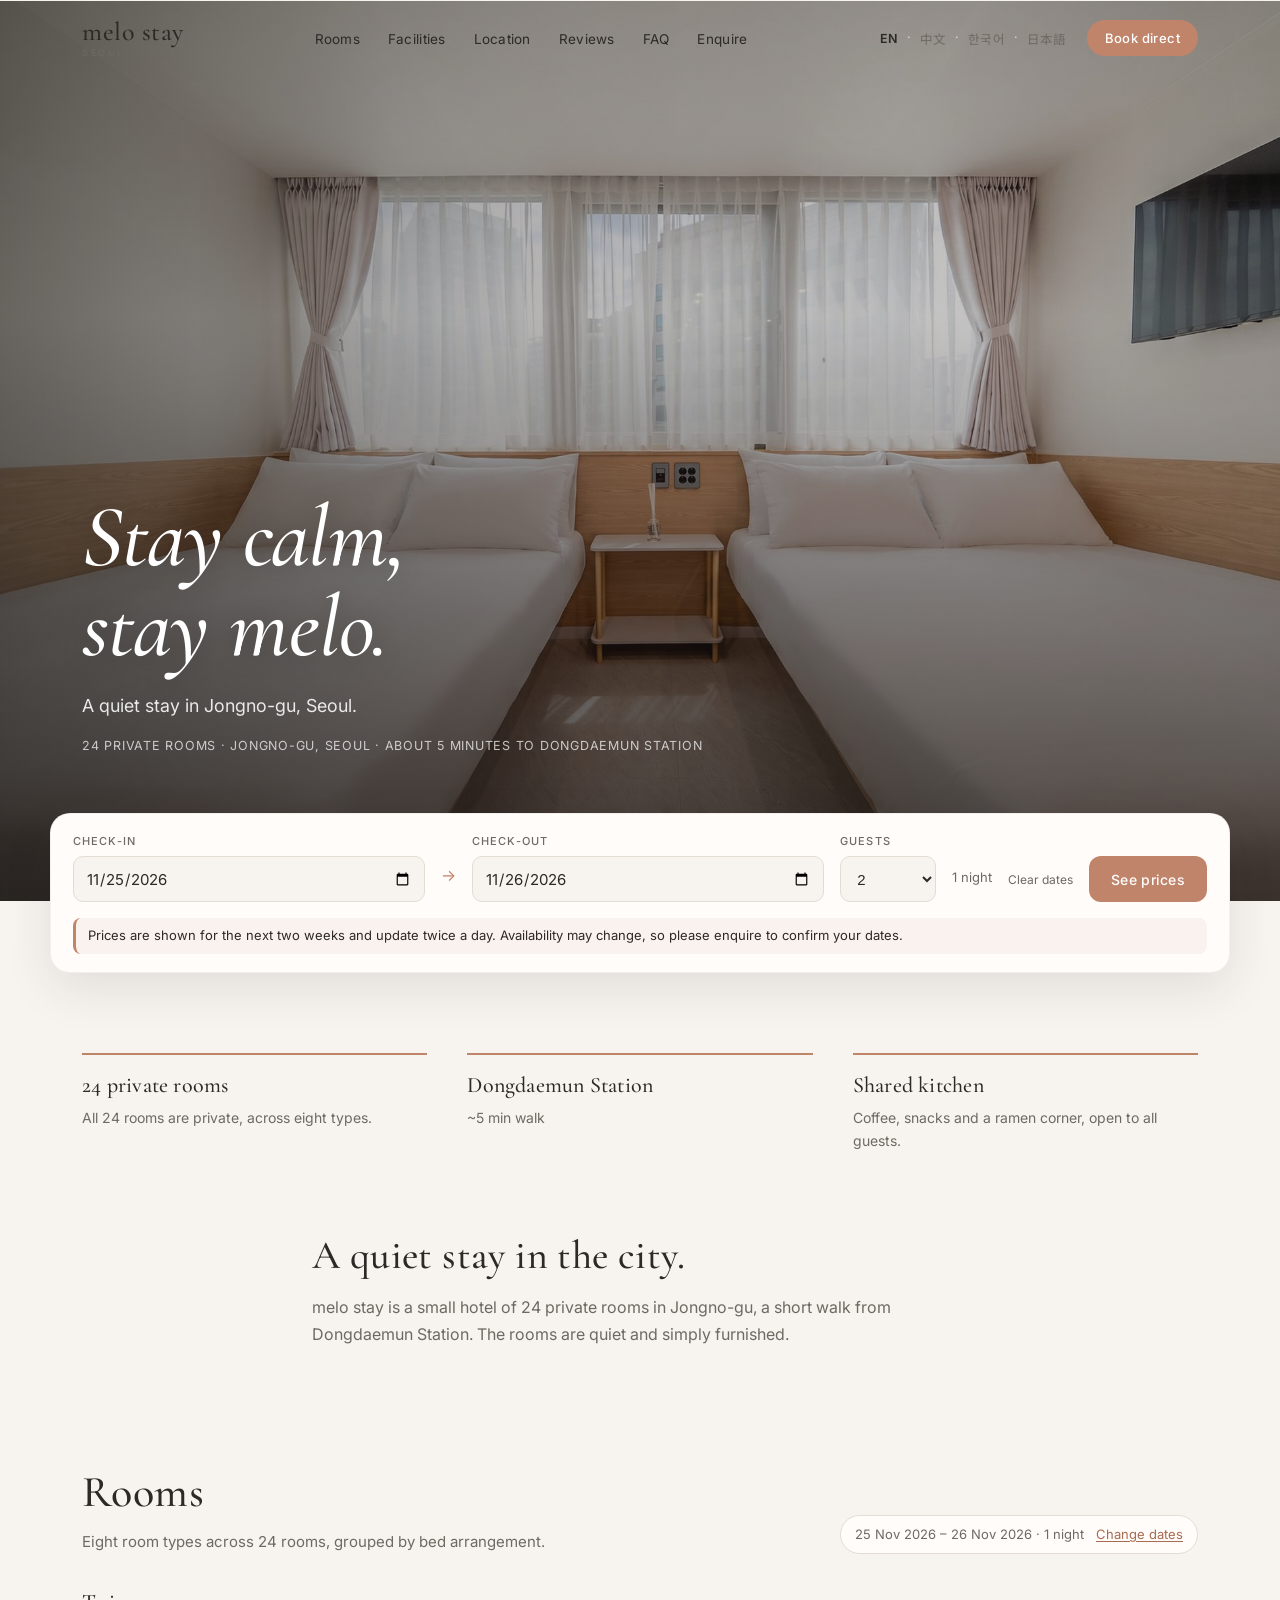
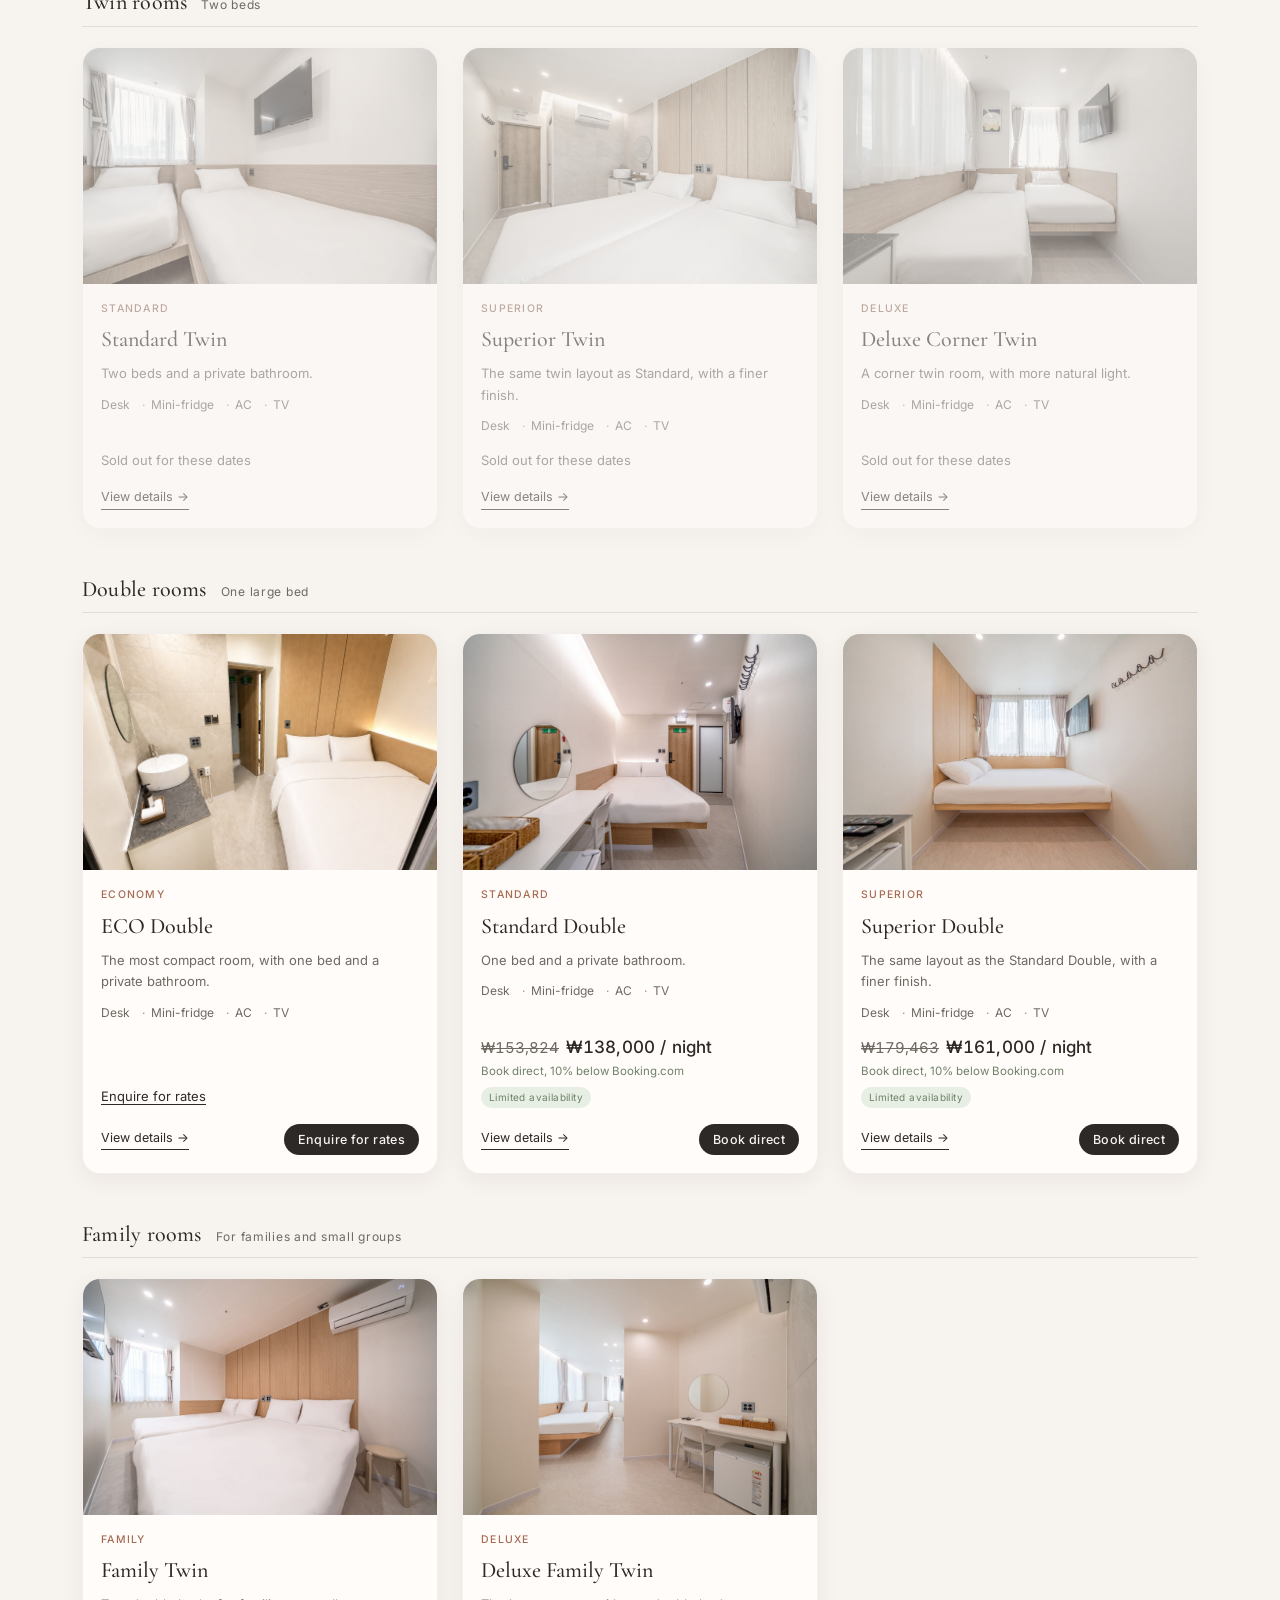
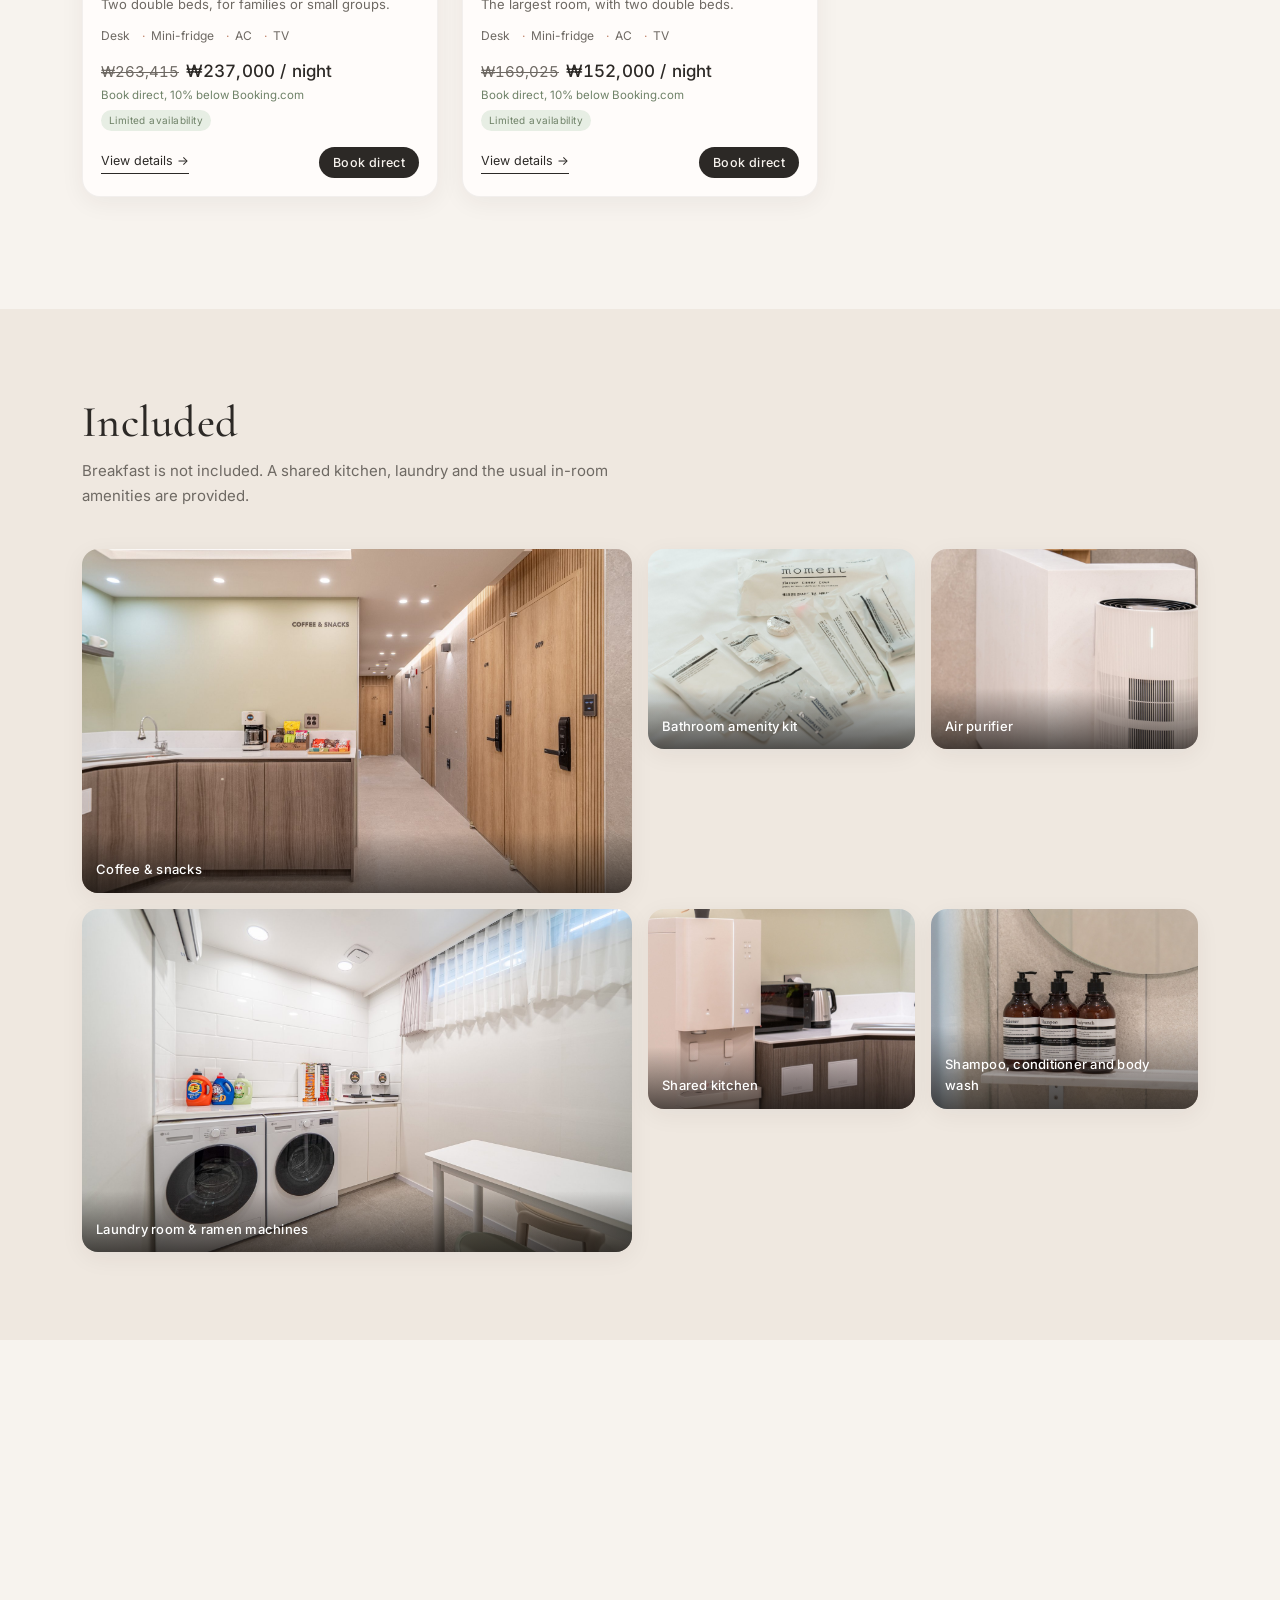
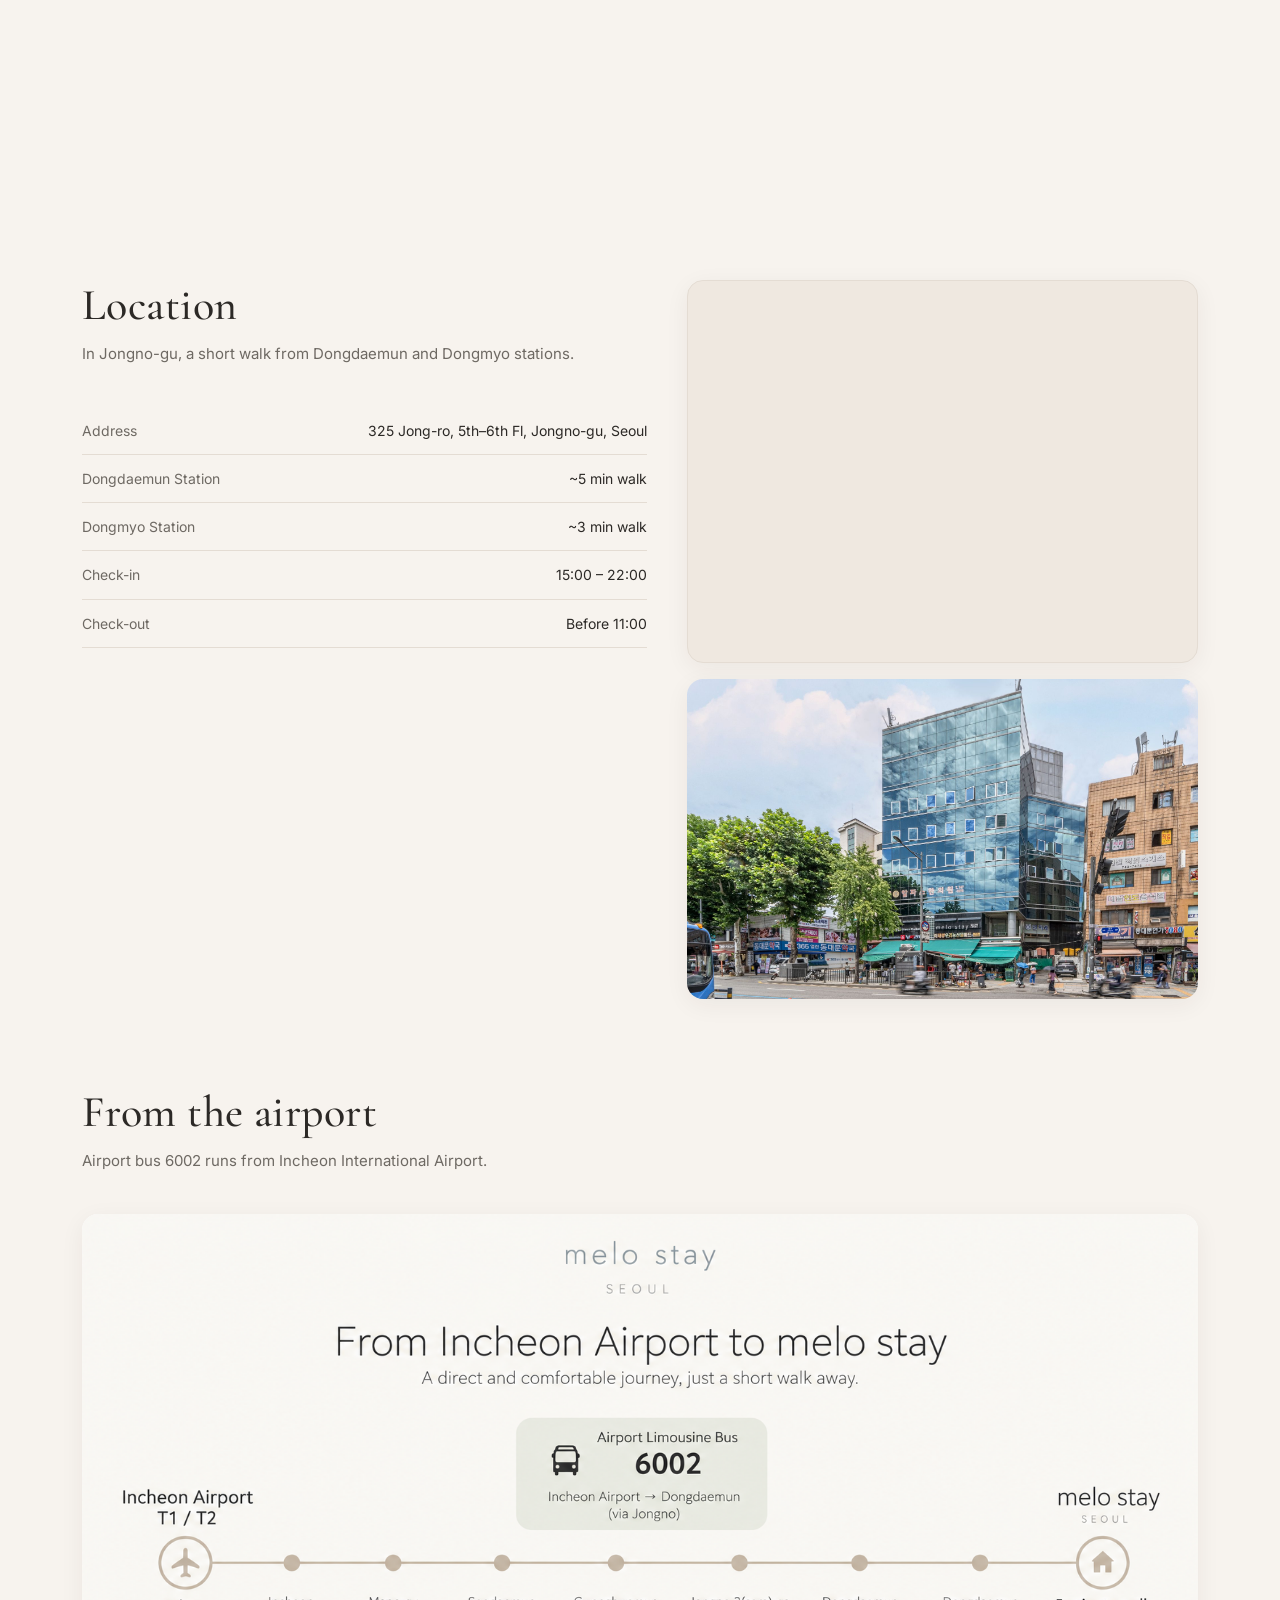
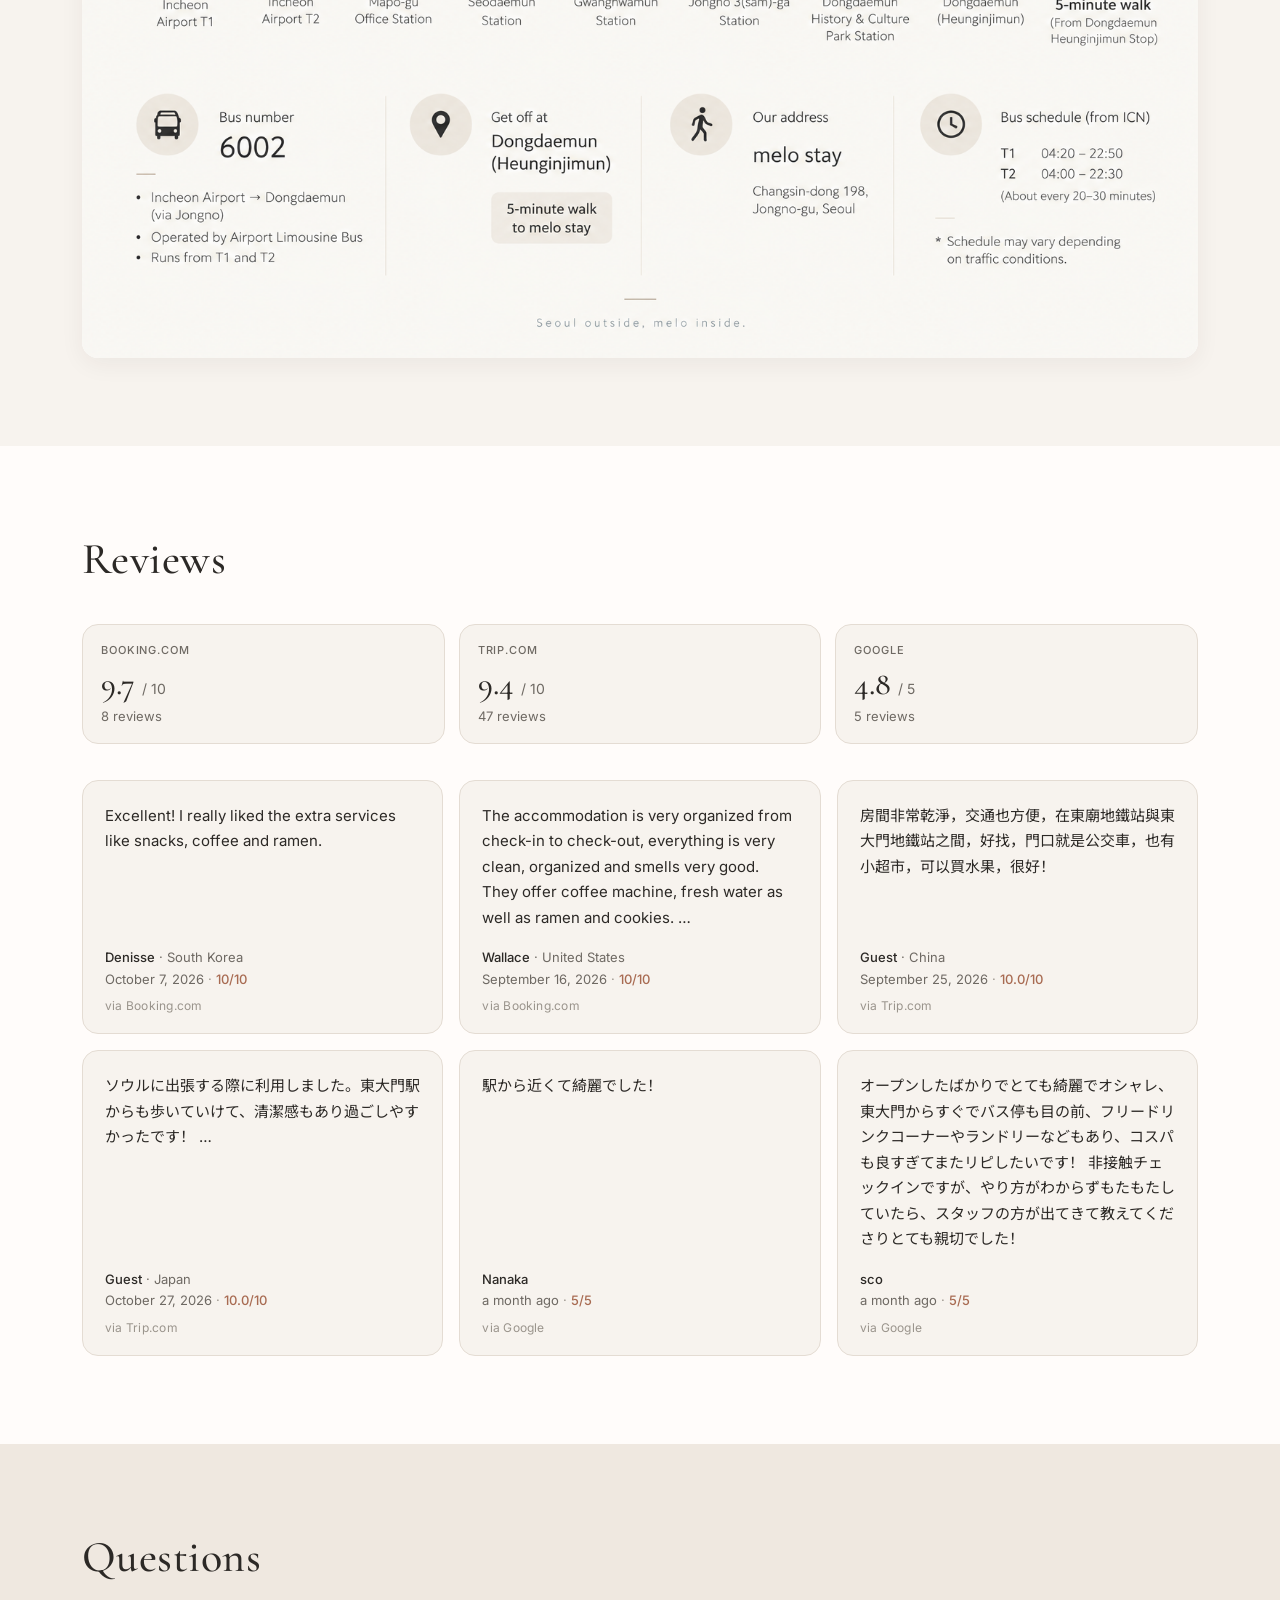
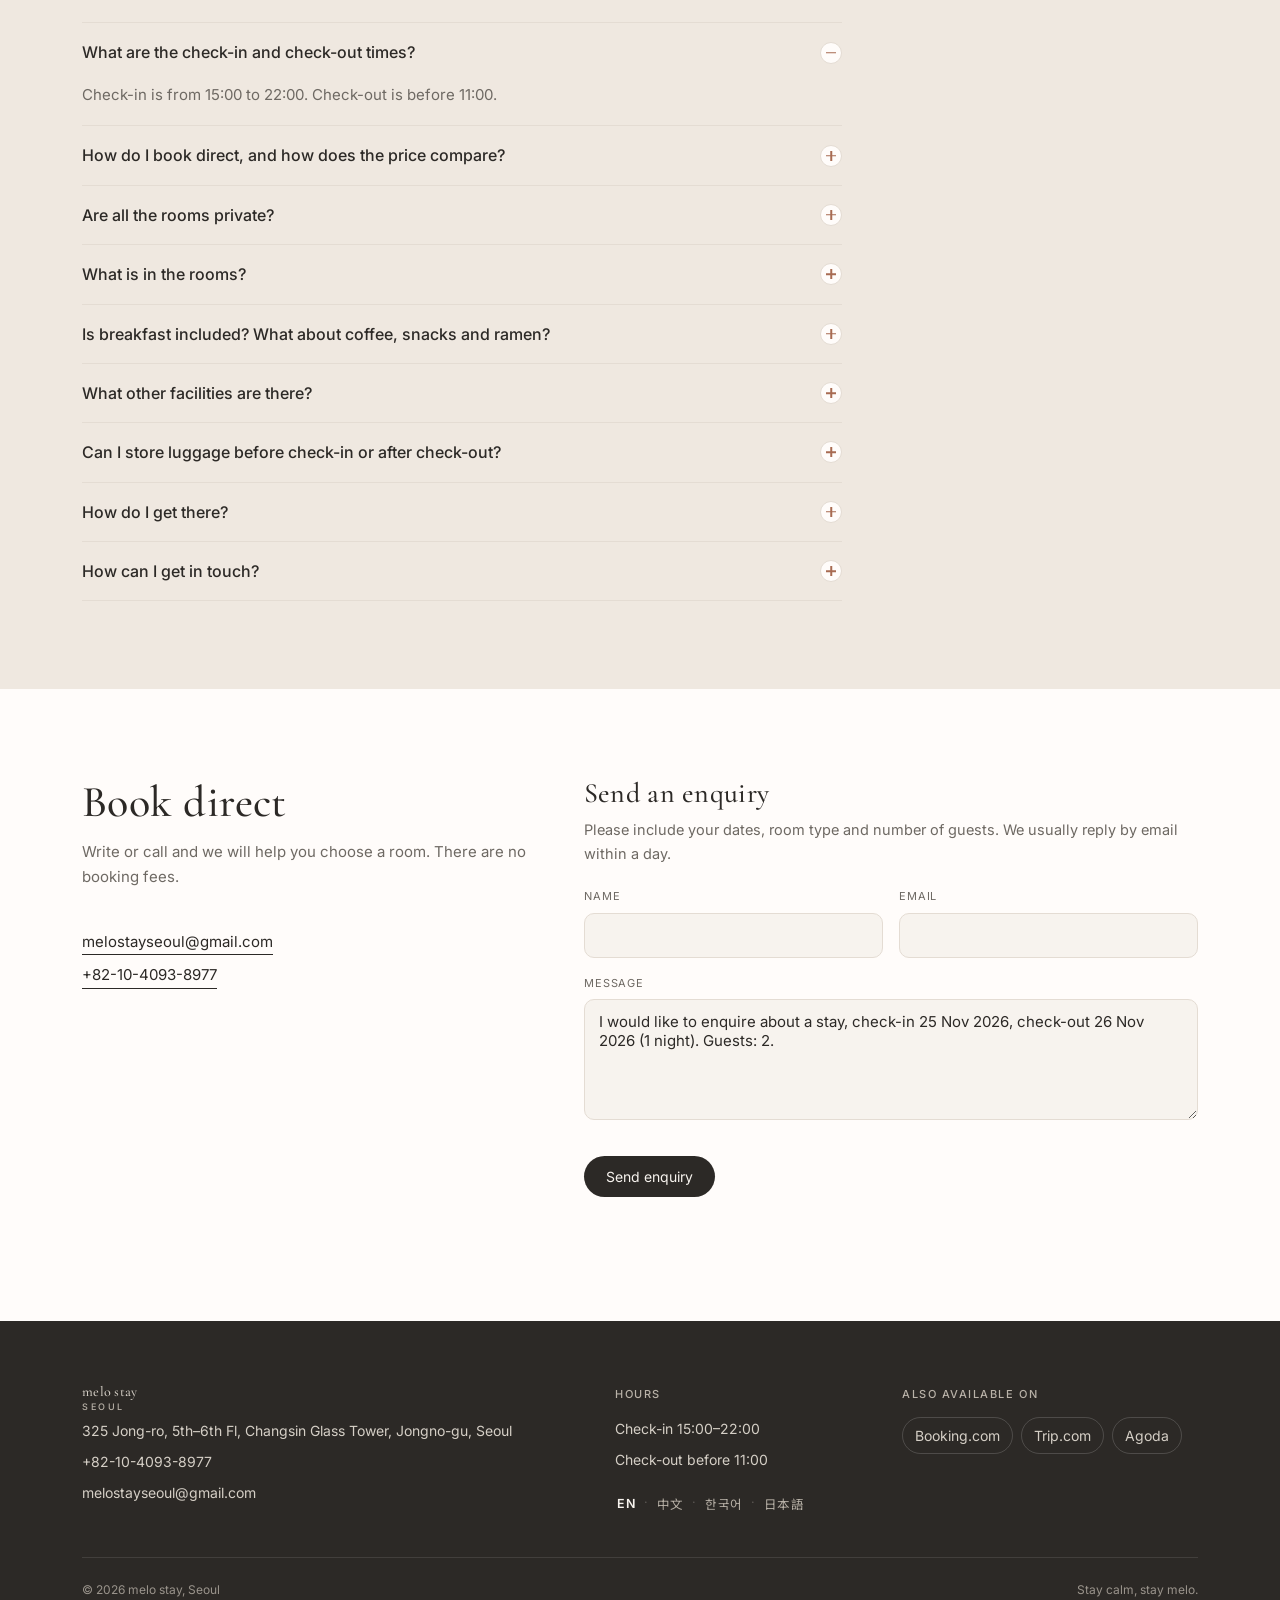
==== index.html @ 37397d72 "Publish the redesigned rooms page Replace index.html with the reviewed redesign: quieter, more direc" ====
<!DOCTYPE html>
<html lang="en">
<head>
<meta charset="UTF-8">
<meta name="viewport" content="width=device-width, initial-scale=1.0">
<title>melo stay — Seoul</title>
<link rel="preconnect" href="https://fonts.googleapis.com">
<link rel="preconnect" href="https://fonts.gstatic.com" crossorigin>
<link href="https://fonts.googleapis.com/css2?family=Cormorant+Garamond:ital,wght@0,400;0,500;0,600;1,400;1,500&family=Noto+Serif+KR:wght@400;500;600&family=Noto+Serif+SC:wght@400;500;600&family=Inter:wght@400;500;600&family=Noto+Sans+KR:wght@300;400;500;600&family=Noto+Sans+SC:wght@300;400;500;600&family=Noto+Serif+JP:wght@400;500;600&family=Noto+Sans+JP:wght@300;400;500;600&display=swap" rel="stylesheet">
<style>
  :root{
    --bg:#F7F3EE;
    --bg-warm:#EFE8E0;
    --paper:#FFFCFA;
    --ink:#2C2926;
    --ink-soft:#6E6963;
    --ink-faint:#9A948C;
    --line:#E4DCD3;
    --accent:#C0846A;
    --accent-dark:#A86B52;
    --accent-soft:#F3E6DF;
    --sage:#6F8268;
    --sage-soft:#E7EEE4;
    --shadow:0 16px 48px rgba(44,41,38,0.10);
    --shadow-soft:0 6px 24px rgba(44,41,38,0.06);
    --nav-h:76px;
    --max:1180px;
    --ease:cubic-bezier(0.22,1,0.36,1);
    --serif:'Cormorant Garamond','Noto Serif SC','Noto Serif KR','Noto Serif JP',Georgia,serif;
    --sans:'Inter','Noto Sans SC','Noto Sans KR','Noto Sans JP',sans-serif;
  }
  *{box-sizing:border-box;margin:0;padding:0;}
  html{scroll-behavior:smooth;scroll-padding-top:calc(var(--nav-h) + 12px);}
  body{
    font-family:var(--sans);
    background:var(--bg);
    color:var(--ink);
    line-height:1.65;
    -webkit-font-smoothing:antialiased;
  }
  h1,h2,h3,.wordmark{
    font-family:var(--serif);
    font-weight:500;
    letter-spacing:0.01em;
    line-height:1.15;
  }
  a{color:inherit;text-decoration:none;}
  img{max-width:100%;display:block;}
  button,input,textarea{font-family:inherit;}
  .wrap{max-width:var(--max);margin:0 auto;padding:0 32px;}
  @media (max-width:640px){.wrap{padding:0 20px;}}

  header{
    position:sticky;top:0;z-index:100;
    background:transparent;
    transition:background .35s var(--ease), box-shadow .3s var(--ease), border-color .3s var(--ease);
    border-bottom:1px solid transparent;
  }
  header.scrolled{
    background:rgba(247,243,238,0.92);
    backdrop-filter:blur(12px);
    -webkit-backdrop-filter:blur(12px);
    border-bottom-color:var(--line);
    box-shadow:0 2px 24px rgba(44,41,38,0.05);
  }
  .nav-inner{
    display:flex;align-items:center;justify-content:space-between;
    max-width:var(--max);margin:0 auto;
    padding:0 32px;height:var(--nav-h);
  }
  @media (max-width:640px){.nav-inner{padding:0 20px;height:64px;} header{--nav-h:64px;}}
  .wordmark{
    font-size:26px;font-weight:500;letter-spacing:0.02em;
    color:var(--ink);line-height:1;
  }
  .wordmark span{
    display:block;font-family:var(--sans);font-size:9px;font-weight:500;
    letter-spacing:0.28em;color:var(--ink-soft);margin-top:3px;
  }
  .nav-links{display:flex;gap:28px;list-style:none;align-items:center;}
  .nav-links a{
    font-size:13.5px;color:var(--ink);letter-spacing:0.02em;
    padding-bottom:3px;border-bottom:1px solid transparent;
    transition:border-color .2s, color .2s;
  }
  .nav-links a:hover{border-bottom-color:var(--accent);color:var(--accent-dark);}
  .nav-right{display:flex;align-items:center;gap:18px;}
  .lang-switch{display:inline-flex;align-items:center;gap:0;font-size:12.5px;color:var(--ink-faint);}
  .lang-switch button{
    background:none;border:none;cursor:pointer;color:var(--ink-soft);
    font-size:12.5px;padding:4px 2px;letter-spacing:0.02em;
  }
  .lang-switch button:hover{color:var(--ink);}
  .lang-switch button.active{color:var(--ink);font-weight:600;}
  .lang-switch .dot{margin:0 7px;color:var(--line);pointer-events:none;}
  .nav-cta{
    display:inline-flex;align-items:center;
    background:var(--accent);color:#fff;border:none;
    font-size:13px;font-weight:500;letter-spacing:0.03em;
    padding:10px 18px;border-radius:999px;cursor:pointer;
    transition:background .2s var(--ease), transform .2s var(--ease);
  }
  .nav-cta:hover{background:var(--accent-dark);}
  .mobile-toggle{
    display:none;background:none;border:none;cursor:pointer;
    width:40px;height:40px;color:var(--ink);align-items:center;justify-content:center;
  }
  @media (max-width:900px){
    .nav-links{display:none;}
    .nav-lang{display:none;}
    .mobile-toggle{display:flex;}
  }
  .mobile-menu{
    display:none;flex-direction:column;
    background:rgba(247,243,238,0.98);
    border-top:1px solid var(--line);
    padding:8px 0 20px;
  }
  .mobile-menu.open{display:flex;}
  .mobile-menu a{
    padding:14px 20px;font-size:16px;border-bottom:1px solid var(--line);
  }
  .mobile-menu .lang-switch{margin:16px 20px 8px;}
  .mobile-menu .nav-cta{margin:8px 20px 0;align-self:flex-start;}

  /* ---------- Hero ---------- */
  .hero{
    position:relative;
    min-height:calc(100vh - var(--nav-h));
    min-height:calc(100svh - var(--nav-h));
    margin-top:calc(var(--nav-h) * -1);
    padding-top:var(--nav-h);
    padding-bottom:120px;
    display:flex;align-items:flex-end;
    overflow:hidden;
    color:#fff;
  }
  @media (min-width:901px){
    .hero{min-height:100vh;min-height:100svh;}
  }
  .hero-photo{
    position:absolute;inset:0;width:100%;height:100%;
    object-fit:cover;object-position:center center;
  }
  .hero-scrim{
    position:absolute;inset:0;
    background:
      linear-gradient(180deg, rgba(24,20,18,0.18) 0%, rgba(24,20,18,0.15) 35%, rgba(24,20,18,0.45) 70%, rgba(24,20,18,0.72) 100%),
      linear-gradient(90deg, rgba(24,20,18,0.45) 0%, rgba(24,20,18,0.18) 45%, rgba(24,20,18,0.08) 100%);
  }
  .hero-content{
    position:relative;z-index:2;
    width:100%;
    padding:0 32px 24px;
    max-width:var(--max);margin:0 auto;
    animation:heroIn 1.1s var(--ease) both;
  }
  @media (max-width:640px){
    .hero{padding-bottom:150px;align-items:flex-end;}
    .hero-photo{object-position:center center;}
    .hero-content{padding:0 20px 8px;}
    .hero-scrim{
      background:
        linear-gradient(180deg, rgba(24,20,18,0.12) 0%, rgba(24,20,18,0.08) 30%, rgba(24,20,18,0.5) 68%, rgba(24,20,18,0.78) 100%);
    }
  }
  @keyframes heroIn{
    from{opacity:0;transform:translateY(22px);}
    to{opacity:1;transform:translateY(0);}
  }
  .hero-headline{
    font-size:clamp(44px,7.4vw,88px);
    font-weight:500;font-style:italic;
    letter-spacing:-0.01em;line-height:1.02;
    max-width:16ch;color:#fff;
    text-shadow:0 2px 24px rgba(0,0,0,0.25);
  }
  .hero-sub{
    margin-top:18px;font-size:clamp(15px,1.4vw,18px);
    color:rgba(255,255,255,0.88);max-width:420px;font-weight:400;
  }
  .hero-facts{
    margin-top:16px;font-size:12.5px;letter-spacing:0.06em;
    text-transform:uppercase;color:rgba(255,255,255,0.72);
  }
  @media (max-width:640px){
    .hero-headline{font-size:clamp(36px,11vw,48px);}
    .hero-sub{margin-top:12px;font-size:14.5px;}
    .hero-facts{font-size:11px;letter-spacing:0.04em;text-transform:none;line-height:1.5;}
  }

  /* ---------- Sticky booking card ---------- */
  .sticky-scope{position:relative;}
  .booking-wrap{
    position:sticky;top:calc(var(--nav-h) + 10px);z-index:60;
    margin-top:-88px;pointer-events:none;
  }
  .booking-card{
    pointer-events:auto;
    max-width:var(--max);margin:0 auto;
    background:var(--paper);
    border:1px solid rgba(44,41,38,0.06);
    border-radius:20px;
    box-shadow:var(--shadow);
    padding:18px 22px;
    display:flex;align-items:flex-end;flex-wrap:wrap;gap:14px 16px;
  }
  .booking-card.compact{
    padding:12px 18px;border-radius:16px;gap:10px 14px;
  }
  .date-field{display:flex;flex-direction:column;gap:6px;min-width:160px;flex:1;}
  .date-field span{
    font-size:11px;letter-spacing:0.1em;text-transform:uppercase;
    color:var(--ink-soft);font-weight:500;
  }
  .date-field input[type="date"]{
    font-size:15px;color:var(--ink);background:var(--bg);
    border:1px solid var(--line);border-radius:10px;
    padding:10px 12px;min-height:46px;width:100%;
  }
  .date-field input[type="date"]:focus{outline:none;border-color:var(--accent);}
  .guests-field{flex:0 0 96px;min-width:96px;}
  .guests-field select{font-size:15px;color:var(--ink);background:var(--bg);border:1px solid var(--line);border-radius:10px;padding:10px 12px;min-height:46px;width:100%;}
  .guests-field select:focus{outline:none;border-color:var(--accent);}
  .date-sep{color:var(--accent);padding-bottom:14px;font-size:16px;}
  .date-nights{font-size:13px;color:var(--ink-soft);padding-bottom:14px;white-space:nowrap;}
  .date-clear{
    background:none;border:none;padding:0 0 14px;
    font-size:12px;color:var(--ink-soft);cursor:pointer;
    border-bottom:1px solid transparent;
  }
  .date-clear:hover{color:var(--ink);border-bottom-color:var(--ink);}
  .date-clear[hidden]{display:none;}
  .btn-see-prices{
    background:var(--accent);color:#fff;border:none;cursor:pointer;
    font-size:14px;font-weight:500;letter-spacing:0.02em;
    padding:12px 22px;border-radius:12px;min-height:46px;
    transition:background .2s;
    white-space:nowrap;
  }
  .btn-see-prices:hover{background:var(--accent-dark);}
  .date-note{flex-basis:100%;margin:2px 0 0;font-size:13px;line-height:1.5;color:var(--ink);background:rgba(192,132,106,0.08);border-left:3px solid var(--accent);padding:8px 12px;border-radius:8px;}
  .booking-card.compact .date-note{display:none;}
  @media (max-width:700px){
    .booking-wrap{margin-top:-110px;top:calc(var(--nav-h) + 8px);}
    .booking-card{margin:0 16px;padding:14px 14px 16px;border-radius:16px;gap:10px 12px;}
    .date-field{flex:1 1 calc(50% - 8px);min-width:0;}
    .date-sep{display:none;}
    .guests-field{flex:1 1 100%;}
    .date-nights,.date-clear{padding-bottom:0;}
    .btn-see-prices{width:100%;border-radius:10px;}
  }

  /* ---------- Sections ---------- */
  section{padding:88px 0;}
  @media (max-width:640px){section{padding:64px 0;}}
  .section-head{max-width:560px;margin-bottom:40px;}
  .section-head h2{font-size:clamp(30px,4vw,44px);margin-bottom:12px;}
  .section-head p{color:var(--ink-soft);font-size:15px;}

  /* ---------- Perks ---------- */
  .perks{padding-top:72px;padding-bottom:24px;}
  .perks-grid{
    display:grid;grid-template-columns:repeat(3,1fr);gap:28px 40px;
    padding-top:8px;
  }
  .perk{padding:8px 0 8px;border-top:2px solid var(--accent);padding-top:18px;}
  .perk h3{font-family:var(--serif);font-size:22px;font-weight:500;margin-bottom:8px;}
  .perk p{font-size:14px;color:var(--ink-soft);}
  @media (max-width:700px){
    .perks{padding-top:56px;}
    .perks-grid{grid-template-columns:1fr;gap:20px;}
  }

  /* ---------- Intro pull-quote ---------- */
  .intro{padding-top:48px;padding-bottom:32px;}
  .intro-inner{max-width:720px;}
  .intro h2{font-size:clamp(28px,3.6vw,40px);margin-bottom:16px;}
  .intro p{color:var(--ink-soft);font-size:16px;max-width:640px;}

  /* ---------- Rooms ---------- */
  .rooms-head{
    display:flex;justify-content:space-between;align-items:flex-end;
    gap:20px;flex-wrap:wrap;margin-bottom:36px;
  }
  .rooms-head .section-head{margin-bottom:0;}
  .rooms-recap{
    font-size:13px;color:var(--ink-soft);
    background:var(--paper);border:1px solid var(--line);
    border-radius:999px;padding:8px 14px;
  }
  .rooms-recap button{
    background:none;border:none;color:var(--accent-dark);
    cursor:pointer;font-size:13px;margin-left:8px;
    text-decoration:underline;text-underline-offset:2px;
  }
  .room-group{margin-bottom:48px;}
  .room-group:last-of-type{margin-bottom:24px;}
  .room-group-head{
    display:flex;align-items:baseline;gap:14px;
    margin-bottom:20px;padding-bottom:10px;border-bottom:1px solid var(--line);
  }
  .room-group-head h3{font-size:22px;font-weight:500;}
  .room-group-head span{font-size:12px;color:var(--ink-soft);letter-spacing:0.06em;}
  .room-cards{display:grid;grid-template-columns:repeat(3,1fr);gap:24px;}
  @media (max-width:1020px){.room-cards{grid-template-columns:repeat(2,1fr);}}
  @media (max-width:640px){.room-cards{grid-template-columns:1fr;gap:18px;}}
  .room-card{
    background:var(--paper);border-radius:18px;overflow:hidden;
    border:1px solid rgba(44,41,38,0.06);
    box-shadow:var(--shadow-soft);
    cursor:pointer;
    display:flex;flex-direction:column;
    transition:transform .35s var(--ease), box-shadow .35s var(--ease);
  }
  .room-card:hover{transform:translateY(-4px);box-shadow:var(--shadow);}
  .room-card .room-photo{
    aspect-ratio:3/2;overflow:hidden;background:var(--bg-warm);
  }
  .room-card .room-photo img{
    width:100%;height:100%;object-fit:cover;
    transition:transform .6s var(--ease);
  }
  .room-card:hover .room-photo img{transform:scale(1.04);}
  .room-body{padding:16px 18px 18px;display:flex;flex-direction:column;flex:1;}
  .room-card .tier{
    font-size:10.5px;letter-spacing:0.12em;text-transform:uppercase;
    color:var(--accent-dark);margin-bottom:4px;display:block;font-weight:500;
  }
  .room-card h4{font-family:var(--serif);font-size:22px;font-weight:500;margin-bottom:6px;}
  .room-card .room-desc{font-size:13px;color:var(--ink-soft);margin-bottom:10px;}
  .room-card .facts{display:flex;flex-wrap:wrap;gap:6px 12px;font-size:12px;color:var(--ink-soft);}
  .room-card .facts span::before{content:"·";margin-right:6px;color:var(--accent);}
  .room-card .facts span:first-child::before{content:"";margin:0;}
  .room-card .price{margin-top:auto;padding-top:14px;font-size:13px;color:var(--ink-soft);}
  .room-card .price.is-set{color:var(--ink);}
  .room-card .price-line{
    font-size:17px;font-weight:500;letter-spacing:0.01em;color:var(--ink);
    font-variant-numeric:tabular-nums;line-height:1.35;
  }
  .room-card .price-note{margin-top:4px;font-size:11.5px;line-height:1.45;color:var(--sage);}
  .room-card .few-left{
    display:inline-block;margin-top:7px;font-size:10px;letter-spacing:0.04em;
    color:var(--sage);background:var(--sage-soft);padding:2px 8px;border-radius:999px;
  }
  .room-card .price.is-sold,
  .room-card .price.is-enquire{color:var(--ink-soft);}
  .price-enquire-link{color:var(--ink);border-bottom:1px solid currentColor;}
  .price-enquire-link:hover{color:var(--accent-dark);border-bottom-color:var(--accent-dark);}
  .room-card .price-line .price-avg{display:block;}
  .room-card .price-line .price-total{
    display:block;margin-top:2px;font-size:13px;color:var(--ink-soft);font-weight:400;
  }
  .price-ota{
    text-decoration:line-through;
    text-decoration-thickness:1px;
    text-decoration-color:var(--ink-soft);
    color:var(--ink-soft);
    font-size:0.88em;
    font-weight:400;
    margin-right:0.45em;
    letter-spacing:0;
    white-space:nowrap;
  }
  .room-actions{
    display:flex;align-items:center;justify-content:space-between;
    gap:10px;margin-top:16px;
  }
  .view-more{
    font-size:12.5px;color:var(--ink);border-bottom:1px solid var(--ink);
    padding-bottom:1px;background:none;border-top:0;border-left:0;border-right:0;
    cursor:pointer;
  }
  .room-cta{
    display:inline-flex;align-items:center;
    background:var(--ink);color:var(--bg);border:none;
    font-size:12.5px;font-weight:500;letter-spacing:0.03em;
    padding:8px 14px;border-radius:999px;cursor:pointer;
  }
  .room-cta:hover{background:#1c1a18;}
  .room-card.is-sold{opacity:0.55;filter:grayscale(0.45);}
  .room-card.is-sold .room-photo img{filter:saturate(0.7);}
  .room-card.is-sold .room-cta{display:none;}
  .prices-footnote{margin:8px 0 0;font-size:12px;color:var(--ink-soft);line-height:1.6;}

  /* ---------- What's included ---------- */
  .included{background:var(--bg-warm);}
  .included-grid{
    display:grid;
    grid-template-columns:repeat(4,1fr);
    grid-auto-rows:minmax(160px,auto);
    gap:16px;
  }
  .inc-card{
    position:relative;border-radius:16px;overflow:hidden;
    background:var(--bg-warm);cursor:zoom-in;
    box-shadow:var(--shadow-soft);
    aspect-ratio:4/3;
  }
  .inc-card img{position:absolute;inset:0;width:100%;height:100%;object-fit:cover;transition:transform .6s var(--ease);}
  .inc-card:hover img{transform:scale(1.05);}
  .inc-card.wide{grid-column:span 2;aspect-ratio:8/5;}
  .inc-card figcaption{
    position:absolute;left:0;right:0;bottom:0;
    padding:28px 14px 12px;
    background:linear-gradient(180deg,transparent,rgba(24,20,18,0.7));
    color:#fff;font-size:13px;font-weight:500;letter-spacing:0.02em;
  }
  @media (max-width:800px){
    .included-grid{grid-template-columns:1fr 1fr;gap:12px;}
    .inc-card.wide{grid-column:span 2;}
  }

  /* ---------- Good to know ---------- */
  .know-grid{display:grid;grid-template-columns:repeat(3,1fr);gap:20px;}
  .know-card{
    background:var(--paper);border-radius:16px;padding:28px 24px;
    border:1px solid rgba(44,41,38,0.06);box-shadow:var(--shadow-soft);
  }
  .know-card h3{font-size:24px;margin-bottom:10px;}
  .know-card .know-time{font-size:20px;font-weight:500;margin-bottom:10px;font-variant-numeric:tabular-nums;}
  .know-card p{font-size:14px;color:var(--ink-soft);}
  @media (max-width:700px){.know-grid{grid-template-columns:1fr;}}

  /* ---------- Location ---------- */
  .location-grid{display:grid;grid-template-columns:1.05fr 0.95fr;gap:40px;align-items:start;}
  @media (max-width:820px){.location-grid{grid-template-columns:1fr;gap:24px;}}
  .loc-list{list-style:none;margin:20px 0 24px;}
  .loc-list li{
    display:flex;justify-content:space-between;gap:16px;padding:12px 0;
    border-bottom:1px solid var(--line);font-size:14px;
  }
  .loc-list li span:first-child{color:var(--ink-soft);}
  .loc-list li span:last-child{text-align:right;}
  .map-box{
    aspect-ratio:4/3;border-radius:16px;overflow:hidden;
    box-shadow:var(--shadow-soft);border:1px solid var(--line);
    background:var(--bg-warm);
  }
  .map-box iframe{width:100%;height:100%;border:0;display:block;}
  .loc-photo{
    margin-top:16px;border-radius:16px;overflow:hidden;
    aspect-ratio:16/10;box-shadow:var(--shadow-soft);
  }
  .loc-photo img{width:100%;height:100%;object-fit:cover;}
  .travel-guide-section{padding-top:0;}
  .travel-guide-frame{
    position:relative;border-radius:16px;overflow:hidden;
    background:#fff;box-shadow:var(--shadow-soft);cursor:zoom-in;
  }
  .travel-guide-frame img{width:100%;height:auto;}

  /* ---------- Enquiry ---------- */
  .enquire{background:var(--paper);}
  .enquire-grid{display:grid;grid-template-columns:0.85fr 1.15fr;gap:48px;align-items:start;}
  @media (max-width:800px){.enquire-grid{grid-template-columns:1fr;gap:28px;}}
  .enquire-copy p{color:var(--ink-soft);margin-bottom:12px;font-size:15px;}
  .enquire-copy a{border-bottom:1px solid var(--ink);}
  .enquire-contact{margin-top:20px;font-size:15px;}
  .enquire-contact a{display:inline-block;margin:0 0 8px;border-bottom:1px solid var(--ink);}
  .enquire-contact a + a{display:block;width:fit-content;}
  .enquiry-form{display:flex;flex-direction:column;gap:16px;}
  .form-row{display:grid;grid-template-columns:1fr 1fr;gap:16px;}
  @media (max-width:560px){.form-row{grid-template-columns:1fr;}}
  .enquiry-form label{display:flex;flex-direction:column;gap:7px;font-size:11px;letter-spacing:0.08em;text-transform:uppercase;color:var(--ink-soft);}
  .enquiry-form input, .enquiry-form textarea{
    font-size:15px;color:var(--ink);
    background:var(--bg);border:1px solid var(--line);border-radius:10px;
    padding:12px 14px;resize:vertical;
  }
  .enquiry-form input:focus, .enquiry-form textarea:focus{outline:none;border-color:var(--accent);}
  .enquiry-form button[type="submit"]{
    align-self:flex-start;margin-top:4px;
    background:var(--ink);color:var(--bg);border:none;
    font-size:14px;padding:12px 22px;border-radius:999px;cursor:pointer;
  }
  .enquiry-form button[type="submit"]:hover{background:#1c1a18;}
  .enquiry-status{font-size:14px;min-height:20px;margin:0;}
  .enquiry-status.success{color:#4b7a4f;}
  .enquiry-status.error{color:#b3413a;}

  /* ---------- Footer ---------- */
  footer{background:#2C2926;color:#E8E2DA;padding:64px 0 28px;}
  .footer-grid{display:grid;grid-template-columns:2fr 1fr 1.2fr;gap:40px;margin-bottom:40px;}
  @media (max-width:700px){.footer-grid{grid-template-columns:1fr;gap:28px;}}
  footer .wordmark{color:#F7F3EE;margin-bottom:14px;display:inline-block;}
  footer .wordmark span{color:#B9B2A8;}
  .footer-grid h4{
    font-family:var(--sans);font-size:11px;letter-spacing:0.14em;
    text-transform:uppercase;color:#B9B2A8;margin-bottom:14px;font-weight:500;
  }
  .footer-grid p, .footer-grid a{font-size:14px;color:#D5CFC6;display:block;margin-bottom:8px;}
  .footer-grid a:hover{color:#fff;}
  .footer-lang .lang-switch button{color:#B9B2A8;}
  .footer-lang .lang-switch button.active{color:#F7F3EE;}
  .footer-lang .lang-switch .dot{color:#5c5854;}
  .ota-links{display:flex;flex-wrap:wrap;gap:8px;margin-top:6px;}
  .ota-link{
    display:inline-flex;align-items:center;
    padding:6px 12px;border-radius:999px;
    border:1px solid rgba(255,255,255,0.16);color:#D5CFC6;font-size:12px;
  }
  .ota-link:hover{border-color:var(--accent);color:#fff;}
  .footer-bottom{
    border-top:1px solid rgba(255,255,255,0.1);padding-top:22px;
    display:flex;justify-content:space-between;flex-wrap:wrap;gap:12px;
    font-size:12px;color:#9A948C;
  }

  /* ---------- Lightbox + zoom ---------- */
  .zoomable{cursor:zoom-in;position:relative;}
  .lightbox-overlay{
    position:fixed;inset:0;background:rgba(20,17,13,0.94);z-index:999;
    display:none;align-items:center;justify-content:center;padding:40px;cursor:zoom-out;
  }
  .lightbox-overlay.open{display:flex;}
  .lightbox-img{
    max-width:92vw;max-height:88vh;object-fit:contain;border-radius:4px;
    box-shadow:0 30px 90px rgba(0,0,0,0.5);
  }
  .lightbox-close{
    position:absolute;top:22px;right:26px;width:44px;height:44px;border-radius:50%;
    background:rgba(255,255,255,0.12);border:1px solid rgba(255,255,255,0.3);color:#fff;
    font-size:26px;line-height:1;cursor:pointer;
  }
  .lightbox-nav-btn{
    position:absolute;top:50%;transform:translateY(-50%);width:48px;height:48px;border-radius:50%;
    background:rgba(255,255,255,0.12);border:1px solid rgba(255,255,255,0.3);color:#fff;
    font-size:24px;line-height:1;cursor:pointer;
    display:flex;align-items:center;justify-content:center;
  }
  .lightbox-nav-btn.prev{left:20px;}
  .lightbox-nav-btn.next{right:20px;}
  .lightbox-counter{
    position:absolute;bottom:22px;left:50%;transform:translateX(-50%);color:#fff;font-size:13px;
    letter-spacing:0.04em;background:rgba(255,255,255,0.12);padding:6px 14px;border-radius:20px;
  }
  @media (max-width:640px){
    .lightbox-overlay{padding:16px;}
    .lightbox-close{top:14px;right:14px;width:38px;height:38px;}
    .lightbox-nav-btn{width:38px;height:38px;font-size:20px;}
    .lightbox-nav-btn.prev{left:8px;}.lightbox-nav-btn.next{right:8px;}
  }

  /* ---------- Room modal ---------- */
  .room-modal-overlay{
    display:none;position:fixed;inset:0;z-index:200;
    background:rgba(44,41,38,0.55);
    padding:32px 16px;overflow-y:auto;
  }
  .room-modal-overlay.open{display:block;}
  .room-modal{
    background:var(--bg);max-width:880px;margin:0 auto;border-radius:18px;
    padding:40px;position:relative;
  }
  @media (max-width:640px){.room-modal{padding:28px 20px;}}
  .room-modal-close{
    position:absolute;top:18px;right:18px;background:none;border:none;
    font-size:26px;line-height:1;cursor:pointer;color:var(--ink-soft);
  }
  .room-modal-close:hover{color:var(--ink);}
  .room-modal .tier{font-size:11px;letter-spacing:0.1em;text-transform:uppercase;color:var(--accent-dark);display:block;margin-bottom:8px;}
  .room-modal h2{font-size:clamp(26px,3vw,34px);margin-bottom:6px;}
  .room-modal .rm-sub{font-size:14px;color:var(--ink-soft);margin-bottom:24px;}
  .room-modal-gallery{margin-bottom:28px;}
  .gallery-main{position:relative;aspect-ratio:3/2;border-radius:14px;overflow:hidden;background:var(--bg-warm);}
  .gallery-main img{width:100%;height:100%;object-fit:cover;}
  @media (max-width:640px){.gallery-main{aspect-ratio:4/3;}}
  .gallery-nav-btn{
    position:absolute;top:50%;transform:translateY(-50%);
    width:36px;height:36px;border-radius:50%;border:none;cursor:pointer;
    background:rgba(247,243,238,0.94);color:var(--ink);
    display:flex;align-items:center;justify-content:center;font-size:18px;
    box-shadow:0 2px 10px rgba(44,41,38,0.15);
  }
  .gallery-nav-btn.prev{left:12px;}
  .gallery-nav-btn.next{right:12px;}
  .gallery-counter{
    position:absolute;bottom:12px;right:12px;
    background:rgba(44,41,38,0.65);color:#fff;
    font-size:11px;padding:4px 10px;border-radius:20px;
  }
  .gallery-thumbs{display:flex;gap:8px;margin-top:10px;overflow-x:auto;padding-bottom:2px;}
  .gallery-thumbs .thumb{
    width:78px;height:56px;flex:0 0 auto;border-radius:8px;overflow:hidden;
    cursor:pointer;opacity:0.6;border:2px solid transparent;
  }
  .gallery-thumbs .thumb img{width:100%;height:100%;object-fit:cover;}
  .gallery-thumbs .thumb:hover{opacity:0.85;}
  .gallery-thumbs .thumb.active{border-color:var(--accent);opacity:1;}
  .room-modal-body{display:grid;grid-template-columns:1.4fr 1fr;gap:40px;}
  @media (max-width:640px){.room-modal-body{grid-template-columns:1fr;gap:24px;}}
  .room-modal-body p{font-size:14px;color:var(--ink-soft);margin-bottom:14px;line-height:1.7;}
  .room-modal-facts{list-style:none;}
  .room-modal-facts h4{font-size:11px;letter-spacing:0.1em;text-transform:uppercase;color:var(--ink-soft);margin-bottom:12px;}
  .room-modal-facts li{
    display:flex;justify-content:space-between;padding:9px 0;
    border-bottom:1px solid var(--line);font-size:13px;
  }
  .room-modal-facts li span:first-child{color:var(--ink-soft);}
  .room-modal-price{margin-top:20px;font-size:13px;color:var(--ink-soft);}
  .room-modal-price.is-set{color:var(--ink);}
  .room-modal-price .price-line{font-size:18px;font-weight:500;font-variant-numeric:tabular-nums;}
  .room-modal-price .price-note{margin-top:6px;font-size:12px;color:var(--sage);}
  .room-modal-price .few-left{
    display:inline-block;margin-top:8px;font-size:11px;
    color:var(--sage);background:var(--sage-soft);padding:3px 9px;border-radius:999px;
  }
  .room-modal-price .price-total::before{content:" · ";}
  .room-modal-cta{
    margin-top:18px;display:inline-block;background:var(--accent);color:#fff;
    padding:12px 22px;border-radius:999px;font-size:13px;letter-spacing:0.03em;cursor:pointer;border:none;
  }
  .room-modal-cta:hover{background:var(--accent-dark);}



  /* ---------- Reviews ---------- */
  .reviews{background:var(--paper);}
  .review-scores{
    display:grid;grid-template-columns:repeat(3,1fr);gap:14px;
    margin:0 0 36px;max-width:100%;
  }
  @media (max-width:700px){.review-scores{grid-template-columns:1fr;}}
  .review-score{
    display:flex;flex-direction:column;gap:2px;
    border:1px solid var(--line);border-radius:16px;
    background:var(--bg);padding:16px 18px 15px;
    transition:border-color .2s var(--ease), transform .2s var(--ease);
  }
  .review-score:hover{border-color:var(--accent);transform:translateY(-1px);}
  .review-score-platform{
    font-size:11px;letter-spacing:0.08em;text-transform:uppercase;
    color:var(--ink-soft);font-weight:500;
  }
  .review-score-value{
    font-family:var(--serif);font-size:32px;font-weight:500;line-height:1.15;
    color:var(--ink);margin-top:4px;
  }
  .review-score-value small{
    font-family:var(--sans);font-size:14px;font-weight:400;color:var(--ink-soft);
  }
  .review-score-count{font-size:13px;color:var(--ink-soft);margin-top:2px;}
  .review-grid{
    display:grid;grid-template-columns:repeat(3,1fr);gap:16px;
  }
  @media (max-width:900px){.review-grid{grid-template-columns:1fr 1fr;}}
  @media (max-width:640px){.review-grid{grid-template-columns:1fr;}}
  .review-card{
    background:var(--bg);border:1px solid var(--line);border-radius:16px;
    padding:22px 22px 18px;display:flex;flex-direction:column;gap:18px;
  }
  .review-card blockquote{margin:0;}
  .review-card blockquote p{
    font-size:15px;line-height:1.7;color:var(--ink);
  }
  .review-meta{margin-top:auto;font-size:13px;color:var(--ink-soft);line-height:1.5;}
  .review-name{color:var(--ink);font-weight:500;}
  .review-country::before{content:" · ";}
  .review-sub{margin-top:2px;}
  .review-rating{color:var(--accent-dark);font-weight:500;}
  .review-rating::before{content:" · ";color:var(--ink-faint);font-weight:400;}
  .review-via{
    margin-top:8px;font-size:12px;letter-spacing:0.02em;
    color:var(--ink-faint);
  }

  /* ---------- FAQ ---------- */
  .faq{background:var(--bg-warm);}
  .faq .section-head{max-width:640px;}
  .faq-list{max-width:760px;border-top:1px solid var(--line);}
  .faq-item{border-bottom:1px solid var(--line);}
  .faq-item h3{font-family:var(--sans);font-weight:500;letter-spacing:0;line-height:1.4;font-size:16px;}
  .faq-q{
    width:100%;display:flex;align-items:center;justify-content:space-between;gap:20px;
    background:none;border:none;cursor:pointer;text-align:left;
    padding:18px 0;color:var(--ink);font-size:16px;font-weight:500;line-height:1.4;
  }
  .faq-q:hover{color:var(--accent-dark);}
  .faq-q:focus-visible{outline:2px solid var(--accent);outline-offset:4px;border-radius:4px;}
  .faq-icon{
    flex:0 0 22px;width:22px;height:22px;position:relative;
    border-radius:50%;border:1px solid var(--line);background:var(--paper);
  }
  .faq-icon::before,.faq-icon::after{
    content:"";position:absolute;left:50%;top:50%;
    background:var(--accent-dark);transform:translate(-50%,-50%);
  }
  .faq-icon::before{width:10px;height:1.5px;}
  .faq-icon::after{width:1.5px;height:10px;transition:opacity .2s var(--ease), transform .2s var(--ease);}
  .faq-item.is-open .faq-icon::after{opacity:0;transform:translate(-50%,-50%) rotate(90deg);}
  .faq-panel{padding:0 36px 18px 0;color:var(--ink-soft);font-size:15px;line-height:1.7;max-width:62ch;}
  .faq-panel[hidden]{display:none;}
  .faq-panel p{margin:0;}
  .faq-panel a{border-bottom:1px solid var(--ink-faint);color:var(--ink);}
  .faq-panel a:hover{border-bottom-color:var(--accent);color:var(--accent-dark);}

  /* ---------- Motion ---------- */
  .fade-up{
    opacity:0;transform:translateY(20px);
    transition:opacity .7s var(--ease), transform .7s var(--ease);
  }
  .fade-up.visible{opacity:1;transform:translateY(0);}
</style>
</head>
<body>

<header>
  <div class="nav-inner">
    <a class="wordmark" href="#top">melo stay<span>SEOUL</span></a>
    <ul class="nav-links">
      <li><a href="#rooms" data-i18n="nav_rooms">Rooms</a></li>
      <li><a href="#facilities" data-i18n="nav_facilities">Facilities</a></li>
      <li><a href="#location" data-i18n="nav_location">Location</a></li>
      <li><a href="#reviews" data-i18n="nav_reviews">Reviews</a></li>
      <li><a href="#faq" data-i18n="nav_faq">FAQ</a></li>
      <li><a href="#enquire" data-i18n="nav_enquire">Enquire</a></li>
    </ul>
    <div class="nav-right">
      <div class="lang-switch nav-lang" role="group" aria-label="Language">
        <button class="active" data-lang="en" type="button">EN</button>
        <span class="dot">·</span>
        <button data-lang="zh" type="button">中文</button>
        <span class="dot">·</span>
        <button data-lang="ko" type="button">한국어</button>
        <span class="dot">·</span>
        <button data-lang="ja" type="button">日本語</button>
      </div>
      <button class="nav-cta" type="button" data-scroll="booking"><span data-i18n="nav_book">Book direct</span></button>
      <button class="mobile-toggle" id="mobileToggle" type="button" aria-label="Menu">
        <svg width="22" height="16" viewBox="0 0 22 16" fill="none" aria-hidden="true"><path d="M1 1h20M1 8h20M1 15h20" stroke="currentColor" stroke-width="1.6" stroke-linecap="round"/></svg>
      </button>
    </div>
  </div>
  <div class="mobile-menu" id="mobileMenu">
    <a href="#rooms" data-i18n="nav_rooms">Rooms</a>
    <a href="#facilities" data-i18n="nav_facilities">Facilities</a>
    <a href="#location" data-i18n="nav_location">Location</a>
    <a href="#reviews" data-i18n="nav_reviews">Reviews</a>
    <a href="#faq" data-i18n="nav_faq">FAQ</a>
    <a href="#enquire" data-i18n="nav_enquire">Enquire</a>
    <div class="lang-switch" role="group" aria-label="Language">
      <button class="active" data-lang="en" type="button">EN</button>
      <span class="dot">·</span>
      <button data-lang="zh" type="button">中文</button>
      <span class="dot">·</span>
      <button data-lang="ko" type="button">한국어</button>
      <span class="dot">·</span>
      <button data-lang="ja" type="button">日本語</button>
    </div>
    <button class="nav-cta" type="button" data-scroll="booking"><span data-i18n="nav_book">Book direct</span></button>
  </div>
</header>

<div id="top"></div>

<section class="hero">
  <picture>
    <source media="(max-width:640px)" srcset="images/hero-mobile.jpg">
    <img class="hero-photo" src="images/hero-symmetric.jpg" alt="melo stay twin room, symmetric view">
  </picture>
  <div class="hero-scrim"></div>
  <div class="hero-content">
    <h1 class="hero-headline" data-i18n="hero_headline">Stay calm,<br>stay melo.</h1>
    <p class="hero-sub" data-i18n="hero_sub">A quiet stay in Jongno-gu, Seoul.</p>
    <p class="hero-facts" data-i18n="hero_facts">24 private rooms · Jongno-gu, Seoul · about 5 minutes to Dongdaemun Station</p>
  </div>
</section>

<div class="sticky-scope">
  <div class="booking-wrap" id="booking">
    <form class="booking-card" id="dateBar" autocomplete="off">
      <label class="date-field">
        <span data-i18n="dates_checkin">Check-in</span>
        <input type="date" id="checkinInput" name="checkin">
      </label>
      <span class="date-sep" aria-hidden="true">→</span>
      <label class="date-field">
        <span data-i18n="dates_checkout">Check-out</span>
        <input type="date" id="checkoutInput" name="checkout">
      </label>
      <label class="date-field guests-field">
        <span data-i18n="dates_guests">Guests</span>
        <select id="guestsInput" name="guests">
          <option value="1">1</option>
          <option value="2" selected>2</option>
          <option value="3">3</option>
          <option value="4">4</option>
        </select>
      </label>
      <span class="date-nights" id="dateNights"></span>
      <button type="button" class="date-clear" id="dateClear" hidden data-i18n="dates_clear">Clear dates</button>
      <button type="submit" class="btn-see-prices" data-i18n="see_prices">See prices</button>
      <p class="date-note" data-i18n="date_note">Prices are shown for the next two weeks and update twice a day. Availability may change, so please enquire to confirm your dates.</p>
    </form>
  </div>

  <section class="perks">
    <div class="wrap">
      <div class="perks-grid">
        <div class="perk fade-up">
          <h3 data-i18n="perk_rooms_h">24 private rooms</h3>
          <p data-i18n="perk_rooms_p">All 24 rooms are private, across eight types.</p>
        </div>
        <div class="perk fade-up">
          <h3 data-i18n="perk_station_h">Dongdaemun Station</h3>
          <p data-i18n="perk_station_p">~5 min walk</p>
        </div>
        <div class="perk fade-up">
          <h3 data-i18n="perk_kitchen_h">Shared kitchen</h3>
          <p data-i18n="perk_kitchen_p">Coffee, snacks and a ramen corner, open to all guests.</p>
        </div>
      </div>
    </div>
  </section>

  <section class="intro">
    <div class="wrap intro-inner fade-up">
      <h2 data-i18n="teaser_h2">A quiet stay in the city.</h2>
      <p data-i18n="teaser_p1">melo stay is a small hotel of 24 private rooms in Jongno-gu, a short walk from Dongdaemun Station. The rooms are quiet and simply furnished.</p>
    </div>
  </section>

  <section class="rooms-section" id="rooms">
    <div class="wrap">
      <div class="rooms-head fade-up">
        <div class="section-head">
          <h2 data-i18n="rooms_h2">Rooms</h2>
          <p data-i18n="rooms_p">Eight room types across 24 rooms, grouped by bed arrangement.</p>
        </div>
        <div class="rooms-recap" id="roomsRecap" hidden></div>
      </div>

      <div class="room-group fade-up">
        <div class="room-group-head">
          <h3 data-i18n="group_twin_h">Twin rooms</h3>
          <span data-i18n="group_twin_s">Two beds</span>
        </div>
        <div class="room-cards">
          <article class="room-card" data-room="str">
            <div class="room-photo"><img src="images/rooms/str/1.jpg" alt="Standard Twin Room"></div>
            <div class="room-body">
              <span class="tier" data-i18n="tier_standard">Standard</span>
              <h4 data-i18n="room_str_name">Standard Twin</h4>
              <p class="room-desc" data-i18n="room_str_card">Two beds and a private bathroom.</p>
              <div class="facts"><span data-i18n="fact_desk">Desk</span><span data-i18n="fact_fridge">Mini-fridge</span><span data-i18n="fact_ac">AC</span><span data-i18n="fact_tv">TV</span></div>
              <div class="price is-soon">Pricing coming soon</div>
              <div class="room-actions">
                <span class="view-more" data-i18n="view_more">View details →</span>
                <button type="button" class="room-cta" data-enquire-room="str" data-i18n="nav_book">Book direct</button>
              </div>
            </div>
          </article>
          <article class="room-card" data-room="suptr">
            <div class="room-photo"><img src="images/rooms/suptr/1.jpg" alt="Superior Twin Room"></div>
            <div class="room-body">
              <span class="tier" data-i18n="tier_superior">Superior</span>
              <h4 data-i18n="room_suptr_name">Superior Twin</h4>
              <p class="room-desc" data-i18n="room_suptr_card">The same twin layout as Standard, with a finer finish.</p>
              <div class="facts"><span data-i18n="fact_desk">Desk</span><span data-i18n="fact_fridge">Mini-fridge</span><span data-i18n="fact_ac">AC</span><span data-i18n="fact_tv">TV</span></div>
              <div class="price is-soon">Pricing coming soon</div>
              <div class="room-actions">
                <span class="view-more" data-i18n="view_more">View details →</span>
                <button type="button" class="room-cta" data-enquire-room="suptr" data-i18n="nav_book">Book direct</button>
              </div>
            </div>
          </article>
          <article class="room-card" data-room="dctr">
            <div class="room-photo"><img src="images/rooms/dctr/1.jpg" alt="Deluxe Corner Twin Room"></div>
            <div class="room-body">
              <span class="tier" data-i18n="tier_deluxe">Deluxe</span>
              <h4 data-i18n="room_dctr_name">Deluxe Corner Twin</h4>
              <p class="room-desc" data-i18n="room_dctr_card">A corner twin room, with more natural light.</p>
              <div class="facts"><span data-i18n="fact_desk">Desk</span><span data-i18n="fact_fridge">Mini-fridge</span><span data-i18n="fact_ac">AC</span><span data-i18n="fact_tv">TV</span></div>
              <div class="price is-soon">Pricing coming soon</div>
              <div class="room-actions">
                <span class="view-more" data-i18n="view_more">View details →</span>
                <button type="button" class="room-cta" data-enquire-room="dctr" data-i18n="nav_book">Book direct</button>
              </div>
            </div>
          </article>
        </div>
      </div>

      <div class="room-group fade-up">
        <div class="room-group-head">
          <h3 data-i18n="group_double_h">Double rooms</h3>
          <span data-i18n="group_double_s">One large bed</span>
        </div>
        <div class="room-cards">
          <article class="room-card" data-room="edr">
            <div class="room-photo"><img src="images/rooms/edr/1.jpg" alt="ECO Double Room"></div>
            <div class="room-body">
              <span class="tier" data-i18n="tier_economy">Economy</span>
              <h4 data-i18n="room_edr_name">ECO Double</h4>
              <p class="room-desc" data-i18n="room_edr_card">The most compact room, with one bed and a private bathroom.</p>
              <div class="facts"><span data-i18n="fact_desk">Desk</span><span data-i18n="fact_fridge">Mini-fridge</span><span data-i18n="fact_ac">AC</span><span data-i18n="fact_tv">TV</span></div>
              <div class="price is-enquire">Enquire for rates</div>
              <div class="room-actions">
                <span class="view-more" data-i18n="view_more">View details →</span>
                <button type="button" class="room-cta" data-enquire-room="edr" data-i18n="price_enquire">Enquire for rates</button>
              </div>
            </div>
          </article>
          <article class="room-card" data-room="sdr">
            <div class="room-photo"><img src="images/rooms/sdr/1.jpg" alt="Standard Double Room"></div>
            <div class="room-body">
              <span class="tier" data-i18n="tier_standard">Standard</span>
              <h4 data-i18n="room_sdr_name">Standard Double</h4>
              <p class="room-desc" data-i18n="room_sdr_card">One bed and a private bathroom.</p>
              <div class="facts"><span data-i18n="fact_desk">Desk</span><span data-i18n="fact_fridge">Mini-fridge</span><span data-i18n="fact_ac">AC</span><span data-i18n="fact_tv">TV</span></div>
              <div class="price is-soon">Pricing coming soon</div>
              <div class="room-actions">
                <span class="view-more" data-i18n="view_more">View details →</span>
                <button type="button" class="room-cta" data-enquire-room="sdr" data-i18n="nav_book">Book direct</button>
              </div>
            </div>
          </article>
          <article class="room-card" data-room="supdr">
            <div class="room-photo"><img src="images/rooms/supdr/1.jpg" alt="Superior Double Room"></div>
            <div class="room-body">
              <span class="tier" data-i18n="tier_superior">Superior</span>
              <h4 data-i18n="room_supdr_name">Superior Double</h4>
              <p class="room-desc" data-i18n="room_supdr_card">The same layout as the Standard Double, with a finer finish.</p>
              <div class="facts"><span data-i18n="fact_desk">Desk</span><span data-i18n="fact_fridge">Mini-fridge</span><span data-i18n="fact_ac">AC</span><span data-i18n="fact_tv">TV</span></div>
              <div class="price is-soon">Pricing coming soon</div>
              <div class="room-actions">
                <span class="view-more" data-i18n="view_more">View details →</span>
                <button type="button" class="room-cta" data-enquire-room="supdr" data-i18n="nav_book">Book direct</button>
              </div>
            </div>
          </article>
        </div>
      </div>

      <div class="room-group fade-up">
        <div class="room-group-head">
          <h3 data-i18n="group_family_h">Family rooms</h3>
          <span data-i18n="group_family_s">For families and small groups</span>
        </div>
        <div class="room-cards">
          <article class="room-card" data-room="ftr">
            <div class="room-photo"><img src="images/rooms/ftr/1.jpg" alt="Family Twin Room"></div>
            <div class="room-body">
              <span class="tier" data-i18n="tier_family">Family</span>
              <h4 data-i18n="room_ftr_name">Family Twin</h4>
              <p class="room-desc" data-i18n="room_ftr_card">Two double beds, for families or small groups.</p>
              <div class="facts"><span data-i18n="fact_desk">Desk</span><span data-i18n="fact_fridge">Mini-fridge</span><span data-i18n="fact_ac">AC</span><span data-i18n="fact_tv">TV</span></div>
              <div class="price is-soon">Pricing coming soon</div>
              <div class="room-actions">
                <span class="view-more" data-i18n="view_more">View details →</span>
                <button type="button" class="room-cta" data-enquire-room="ftr" data-i18n="nav_book">Book direct</button>
              </div>
            </div>
          </article>
          <article class="room-card" data-room="dftr">
            <div class="room-photo"><img src="images/rooms/dftr/1.jpg" alt="Deluxe Family Twin Room"></div>
            <div class="room-body">
              <span class="tier" data-i18n="tier_deluxe">Deluxe</span>
              <h4 data-i18n="room_dftr_name">Deluxe Family Twin</h4>
              <p class="room-desc" data-i18n="room_dftr_card">The largest room, with two double beds.</p>
              <div class="facts"><span data-i18n="fact_desk">Desk</span><span data-i18n="fact_fridge">Mini-fridge</span><span data-i18n="fact_ac">AC</span><span data-i18n="fact_tv">TV</span></div>
              <div class="price is-soon">Pricing coming soon</div>
              <div class="room-actions">
                <span class="view-more" data-i18n="view_more">View details →</span>
                <button type="button" class="room-cta" data-enquire-room="dftr" data-i18n="nav_book">Book direct</button>
              </div>
            </div>
          </article>
        </div>
      </div>
    </div>
  </section>
</div>

<section class="included" id="facilities">
  <div class="wrap">
    <div class="section-head fade-up">
      <h2 data-i18n="included_h2">Included</h2>
      <p data-i18n="amenities_p">Breakfast is not included. A shared kitchen, laundry and the usual in-room amenities are provided.</p>
    </div>
    <div class="included-grid fade-up" id="includedGrid">
      <figure class="inc-card wide" data-inc="0">
        <img src="images/general/coffee-corner.jpg" alt="Coffee and snacks corner with hallway to guest rooms" loading="lazy">
        <figcaption data-i18n="included_coffee">Coffee &amp; snacks</figcaption>
      </figure>
      <figure class="inc-card" data-inc="1">
        <img src="images/general/amenity-kit.jpg" alt="Bathroom amenity kit with toothbrush, soap, and toiletries" loading="lazy">
        <figcaption data-i18n="included_kit">Bathroom amenity kit</figcaption>
      </figure>
      <figure class="inc-card" data-inc="2">
        <img src="images/general/air-purifier.jpg" alt="Air purifier near reception" loading="lazy">
        <figcaption data-i18n="included_purifier">Air purifier</figcaption>
      </figure>
      <figure class="inc-card wide" data-inc="3">
        <img src="images/general/ramen-machines.jpg" alt="Han River-style ramen cooking machines in the laundry room" loading="lazy">
        <figcaption data-i18n="included_laundry">Laundry room &amp; ramen machines</figcaption>
      </figure>
      <figure class="inc-card" data-inc="4">
        <img src="images/general/kitchen-appliances.jpg" alt="Shared kitchen counter with water dispenser, microwave, and kettle" loading="lazy">
        <figcaption data-i18n="included_kitchen">Shared kitchen</figcaption>
      </figure>
      <figure class="inc-card" data-inc="5">
        <img src="images/general/toiletries.jpg" alt="Shampoo, conditioner, and body wash bottles above the bathroom sink" loading="lazy">
        <figcaption data-i18n="included_toiletries">Shampoo, conditioner and body wash</figcaption>
      </figure>
    </div>
  </div>
</section>

<section class="know-section" id="good-to-know">
  <div class="wrap">
    <div class="section-head fade-up">
      <h2 data-i18n="good_h2">Practical details</h2>
    </div>
    <div class="know-grid">
      <div class="know-card fade-up">
        <h3 data-i18n="loc_checkin_l">Check-in</h3>
        <div class="know-time">15:00 – 22:00</div>
        <p data-i18n="amenity_5_p">Luggage can be left before check-in or after check-out.</p>
      </div>
      <div class="know-card fade-up">
        <h3 data-i18n="loc_checkout_l">Check-out</h3>
        <div class="know-time" data-i18n="loc_checkout_v">Before 11:00</div>
        <p data-i18n="amenity_4_p">Rooms are entered with a digital keycard, at any hour.</p>
      </div>
      <div class="know-card fade-up">
        <h3 data-i18n="rules_h">House rules</h3>
        <p data-i18n="rules_p">Please ask us about house rules when you enquire.</p>
      </div>
    </div>
  </div>
</section>

<section class="location-section" id="location">
  <div class="wrap">
    <div class="location-grid fade-up">
      <div>
        <div class="section-head">
          <h2 data-i18n="find_h2">Location</h2>
          <p data-i18n="find_p">In Jongno-gu, a short walk from Dongdaemun and Dongmyo stations.</p>
        </div>
        <ul class="loc-list">
          <li><span data-i18n="loc_address_l">Address</span><span data-i18n="loc_address_v">325 Jong-ro, 5th–6th Fl, Jongno-gu, Seoul</span></li>
          <li><span data-i18n="loc_ddm_l">Dongdaemun Station</span><span data-i18n="loc_ddm_v">~5 min walk</span></li>
          <li><span data-i18n="loc_dm_l">Dongmyo Station</span><span data-i18n="loc_dm_v">~3 min walk</span></li>
          <li><span data-i18n="loc_checkin_l">Check-in</span><span>15:00 – 22:00</span></li>
          <li><span data-i18n="loc_checkout_l">Check-out</span><span data-i18n="loc_checkout_v">Before 11:00</span></li>
        </ul>
      </div>
      <div>
        <div class="map-box">
          <iframe src="https://www.google.com/maps/embed?pb=!1m5!3m3!1m2!1s0x357ca3449356a35b%3A0xb4907d55b5eda17b!2sMelo%20Stay!5e0!3m2!1sen!2suk!4v1790196718551!5m2!1sen!2suk" allowfullscreen="" loading="lazy" referrerpolicy="strict-origin-when-cross-origin" title="melo stay location on Google Maps"></iframe>
        </div>
        <div class="loc-photo">
          <img src="images/general/exterior.jpg" alt="Changsin Glass Tower, the building that houses melo stay, on Jong-ro" loading="lazy">
        </div>
      </div>
    </div>
  </div>
</section>

<section class="travel-guide-section">
  <div class="wrap fade-up">
    <div class="section-head">
      <h2 data-i18n="travel_h2">From the airport</h2>
      <p data-i18n="travel_p">Airport bus 6002 runs from Incheon International Airport.</p>
    </div>
    <div class="travel-guide-frame zoomable" id="travelGuide">
      <img src="images/general/travel-guide.png" alt="Travel guide: from Incheon Airport to melo stay by bus 6002" loading="lazy">
    </div>
  </div>
</section>


<section class="reviews" id="reviews">
  <div class="wrap">
    <div class="section-head fade-up">
      <h2 data-i18n="reviews_h2">Reviews</h2>
    </div>
    <div class="review-scores fade-up">
      <a class="review-score" href="https://www.booking.com/hotel/kr/melo-stay-seoul.html?lang=en-us" target="_blank" rel="noopener">
        <span class="review-score-platform">Booking.com</span>
        <span class="review-score-value">9.7 <small>/ 10</small></span>
        <span class="review-score-count" data-i18n="reviews_count_booking">8 reviews</span>
      </a>
      <a class="review-score" href="https://www.trip.com/hotels/detail/?cityEnName=Seoul&amp;cityId=274&amp;hotelId=135793318" target="_blank" rel="noopener">
        <span class="review-score-platform">Trip.com</span>
        <span class="review-score-value">9.4 <small>/ 10</small></span>
        <span class="review-score-count" data-i18n="reviews_count_trip">47 reviews</span>
      </a>
      <a class="review-score" href="https://www.google.com/maps/search/Melo+Stay+198+Changsin-dong+Seoul" target="_blank" rel="noopener">
        <span class="review-score-platform">Google</span>
        <span class="review-score-value">4.8 <small>/ 5</small></span>
        <span class="review-score-count" data-i18n="reviews_count_google">5 reviews</span>
      </a>
    </div>
    <div class="review-grid fade-up">
      <article class="review-card">
        <blockquote>
          <p>Excellent! I really liked the extra services like snacks, coffee and ramen.</p>
        </blockquote>
        <div class="review-meta">
          <div><span class="review-name">Denisse</span><span class="review-country">South Korea</span></div>
          <div class="review-sub"><span class="review-date">October 7, 2026</span><span class="review-rating">10/10</span></div>
          <div class="review-via" data-i18n="reviews_via_booking">via Booking.com</div>
        </div>
      </article>
      <article class="review-card">
        <blockquote>
          <p>The accommodation is very organized from check-in to check-out, everything is very clean, organized and smells very good. They offer coffee machine, fresh water as well as ramen and cookies. …</p>
        </blockquote>
        <div class="review-meta">
          <div><span class="review-name">Wallace</span><span class="review-country">United States</span></div>
          <div class="review-sub"><span class="review-date">September 16, 2026</span><span class="review-rating">10/10</span></div>
          <div class="review-via" data-i18n="reviews_via_booking">via Booking.com</div>
        </div>
      </article>
      <article class="review-card">
        <blockquote>
          <p>房間非常乾淨，交通也方便，在東廟地鐵站與東大門地鐵站之間，好找，門口就是公交車，也有小超市，可以買水果，很好！</p>
        </blockquote>
        <div class="review-meta">
          <div><span class="review-name">Guest</span><span class="review-country">China</span></div>
          <div class="review-sub"><span class="review-date">September 25, 2026</span><span class="review-rating">10.0/10</span></div>
          <div class="review-via" data-i18n="reviews_via_trip">via Trip.com</div>
        </div>
      </article>
      <article class="review-card">
        <blockquote>
          <p>ソウルに出張する際に利用しました。東大門駅からも歩いていけて、清潔感もあり過ごしやすかったです！ …</p>
        </blockquote>
        <div class="review-meta">
          <div><span class="review-name">Guest</span><span class="review-country">Japan</span></div>
          <div class="review-sub"><span class="review-date">October 27, 2026</span><span class="review-rating">10.0/10</span></div>
          <div class="review-via" data-i18n="reviews_via_trip">via Trip.com</div>
        </div>
      </article>
      <article class="review-card">
        <blockquote>
          <p>駅から近くて綺麗でした！</p>
        </blockquote>
        <div class="review-meta">
          <div><span class="review-name">Nanaka</span></div>
          <div class="review-sub"><span class="review-date">a month ago</span><span class="review-rating">5/5</span></div>
          <div class="review-via" data-i18n="reviews_via_google">via Google</div>
        </div>
      </article>
      <article class="review-card">
        <blockquote>
          <p>オープンしたばかりでとても綺麗でオシャレ、東大門からすぐでバス停も目の前、フリードリンクコーナーやランドリーなどもあり、コスパも良すぎてまたリピしたいです！ 非接触チェックインですが、やり方がわからずもたもたしていたら、スタッフの方が出てきて教えてくださりとても親切でした！</p>
        </blockquote>
        <div class="review-meta">
          <div><span class="review-name">sco</span></div>
          <div class="review-sub"><span class="review-date">a month ago</span><span class="review-rating">5/5</span></div>
          <div class="review-via" data-i18n="reviews_via_google">via Google</div>
        </div>
      </article>
    </div>
  </div>
</section>

<section class="faq" id="faq">
  <div class="wrap">
    <div class="section-head fade-up">
      <h2 data-i18n="faq_h2">Questions</h2>
    </div>
    <div class="faq-list fade-up" id="faqList">
      <div class="faq-item is-open">
        <h3>
          <button class="faq-q" type="button" aria-expanded="true" aria-controls="faq-panel-1" id="faq-btn-1">
            <span data-i18n="faq_q1">What are the check-in and check-out times?</span>
            <span class="faq-icon" aria-hidden="true"></span>
          </button>
        </h3>
        <div class="faq-panel" id="faq-panel-1" role="region" aria-labelledby="faq-btn-1">
          <p data-i18n="faq_a1">Check-in is from 15:00 to 22:00. Check-out is before 11:00.</p>
        </div>
      </div>
      <div class="faq-item">
        <h3>
          <button class="faq-q" type="button" aria-expanded="false" aria-controls="faq-panel-2" id="faq-btn-2">
            <span data-i18n="faq_q2">How do I book direct, and how does the price compare?</span>
            <span class="faq-icon" aria-hidden="true"></span>
          </button>
        </h3>
        <div class="faq-panel" id="faq-panel-2" role="region" aria-labelledby="faq-btn-2" hidden>
          <p data-i18n="faq_a2">Choose your dates on this page to see prices, then send an enquiry. A direct booking is 10% below the Booking.com price. Rooms can also be booked on Booking.com, Trip.com and Agoda.</p>
        </div>
      </div>
      <div class="faq-item">
        <h3>
          <button class="faq-q" type="button" aria-expanded="false" aria-controls="faq-panel-3" id="faq-btn-3">
            <span data-i18n="faq_q3">Are all the rooms private?</span>
            <span class="faq-icon" aria-hidden="true"></span>
          </button>
        </h3>
        <div class="faq-panel" id="faq-panel-3" role="region" aria-labelledby="faq-btn-3" hidden>
          <p data-i18n="faq_a3">Yes. All 24 rooms are private, with a private ensuite bathroom. There are no dorms. There are eight room types.</p>
        </div>
      </div>
      <div class="faq-item">
        <h3>
          <button class="faq-q" type="button" aria-expanded="false" aria-controls="faq-panel-4" id="faq-btn-4">
            <span data-i18n="faq_q4">What is in the rooms?</span>
            <span class="faq-icon" aria-hidden="true"></span>
          </button>
        </h3>
        <div class="faq-panel" id="faq-panel-4" role="region" aria-labelledby="faq-btn-4" hidden>
          <p data-i18n="faq_a4">Every room has a private ensuite bathroom, a mini-fridge, air conditioning, a TV and a bathroom amenity kit. Most rooms also have a desk. An in-room hairdryer is provided. Free Wi-Fi is available in every room and in the common areas. Rooms use digital keycard entry.</p>
        </div>
      </div>
      <div class="faq-item">
        <h3>
          <button class="faq-q" type="button" aria-expanded="false" aria-controls="faq-panel-5" id="faq-btn-5">
            <span data-i18n="faq_q5">Is breakfast included? What about coffee, snacks and ramen?</span>
            <span class="faq-icon" aria-hidden="true"></span>
          </button>
        </h3>
        <div class="faq-panel" id="faq-panel-5" role="region" aria-labelledby="faq-btn-5" hidden>
          <p data-i18n="faq_a5">Breakfast is not included. A shared kitchen is open to all guests, with coffee, snacks and a ramen corner, including Han River-style ramen machines.</p>
        </div>
      </div>
      <div class="faq-item">
        <h3>
          <button class="faq-q" type="button" aria-expanded="false" aria-controls="faq-panel-6" id="faq-btn-6">
            <span data-i18n="faq_q6">What other facilities are there?</span>
            <span class="faq-icon" aria-hidden="true"></span>
          </button>
        </h3>
        <div class="faq-panel" id="faq-panel-6" role="region" aria-labelledby="faq-btn-6" hidden>
          <p data-i18n="faq_a6">There is a laundry room, a guest lounge, free Wi-Fi throughout, digital keycard entry and an air purifier. A 24-hour convenience mart is on the ground floor of the building.</p>
        </div>
      </div>
      <div class="faq-item">
        <h3>
          <button class="faq-q" type="button" aria-expanded="false" aria-controls="faq-panel-7" id="faq-btn-7">
            <span data-i18n="faq_q7">Can I store luggage before check-in or after check-out?</span>
            <span class="faq-icon" aria-hidden="true"></span>
          </button>
        </h3>
        <div class="faq-panel" id="faq-panel-7" role="region" aria-labelledby="faq-btn-7" hidden>
          <p data-i18n="faq_a7">Yes. Luggage can be left before check-in or after check-out.</p>
        </div>
      </div>
      <div class="faq-item">
        <h3>
          <button class="faq-q" type="button" aria-expanded="false" aria-controls="faq-panel-8" id="faq-btn-8">
            <span data-i18n="faq_q8">How do I get there?</span>
            <span class="faq-icon" aria-hidden="true"></span>
          </button>
        </h3>
        <div class="faq-panel" id="faq-panel-8" role="region" aria-labelledby="faq-btn-8" hidden>
          <p data-i18n="faq_a8">melo stay is at 325 Jong-ro, 5th–6th floor of Changsin Glass Tower, Jongno-gu, Seoul. It is about a five-minute walk from Dongdaemun Station and a three-minute walk from Dongmyo Station. This page also has a guide for the route from Incheon International Airport on airport bus 6002.</p>
        </div>
      </div>
      <div class="faq-item">
        <h3>
          <button class="faq-q" type="button" aria-expanded="false" aria-controls="faq-panel-9" id="faq-btn-9">
            <span data-i18n="faq_q9">How can I get in touch?</span>
            <span class="faq-icon" aria-hidden="true"></span>
          </button>
        </h3>
        <div class="faq-panel" id="faq-panel-9" role="region" aria-labelledby="faq-btn-9" hidden>
          <p data-i18n="faq_a9">Email us at <a href="mailto:melostayseoul@gmail.com">melostayseoul@gmail.com</a>, call <a href="tel:+821040938977">+82-10-4093-8977</a>, or <a href="#enquire">send an enquiry</a> on this page. We usually reply by email within a day.</p>
        </div>
      </div>
    </div>
  </div>
</section>

<section class="enquire" id="enquire">
  <div class="wrap">
    <div class="enquire-grid fade-up">
      <div class="enquire-copy">
        <div class="section-head">
          <h2 data-i18n="book_h2">Book direct</h2>
          <p data-i18n="book_p">Write or call and we will help you choose a room. There are no booking fees.</p>
        </div>
        <div class="enquire-contact">
          <a href="mailto:melostayseoul@gmail.com">melostayseoul@gmail.com</a>
          <a href="tel:+821040938977">+82-10-4093-8977</a>
        </div>
      </div>
      <div>
        <h3 style="font-size:28px;margin-bottom:8px;" data-i18n="enquiry_h2">Send an enquiry</h3>
        <p style="color:var(--ink-soft);margin-bottom:22px;font-size:14.5px;" data-i18n="enquiry_p">Please include your dates, room type and number of guests. We usually reply by email within a day.</p>
        <form class="enquiry-form" id="enquiryForm" action="https://api.web3forms.com/submit" method="POST">
          <div class="form-row">
            <label>
              <span data-i18n="enquiry_name">Name</span>
              <input type="text" name="name" autocomplete="name" required>
            </label>
            <label>
              <span data-i18n="enquiry_email">Email</span>
              <input type="email" name="email" autocomplete="email" required>
            </label>
          </div>
          <label>
            <span data-i18n="enquiry_message">Message</span>
            <textarea name="message" rows="5" required placeholder="Dates, room type and number of guests."></textarea>
          </label>
          <input type="hidden" name="access_key" value="472101d0-52b1-4194-8914-5f1c5a3aef70">
          <input type="hidden" name="subject" value="New enquiry from melo stay website">
          <input type="checkbox" name="botcheck" style="display:none" tabindex="-1" autocomplete="off">
          <div class="h-captcha" data-captcha="true"></div>
          <button type="submit" id="enquirySubmit"><span data-i18n="enquiry_send">Send enquiry</span></button>
          <p class="enquiry-status" id="enquiryStatus" role="status"></p>
        </form>
      </div>
    </div>
  </div>
</section>


<div class="room-modal-overlay" id="roomModalOverlay">
  <div class="room-modal">
    <button class="room-modal-close" id="roomModalClose" type="button">&times;</button>
    <span class="tier" id="rmTier">Standard</span>
    <h2 id="rmName">Room name</h2>
    <p class="rm-sub" id="rmSub">Two beds · Private bathroom</p>
    <div class="room-modal-gallery">
      <div class="gallery-main" id="rmGalleryMain"></div>
      <button class="gallery-nav-btn prev" id="rmGalleryPrev" type="button" aria-label="Previous photo">‹</button>
      <button class="gallery-nav-btn next" id="rmGalleryNext" type="button" aria-label="Next photo">›</button>
      <div class="gallery-counter" id="rmGalleryCounter">1 / 1</div>
      <div class="gallery-thumbs" id="rmGalleryThumbs"></div>
    </div>
    <div class="room-modal-body">
      <div>
        <p id="rmDescription">Description.</p>
        <p id="rmDescription2"></p>
      </div>
      <div>
        <ul class="room-modal-facts">
          <h4 data-i18n="modal_facts_h">Room details</h4>
          <li id="rmFactSize"><span data-i18n="modal_fact_size">Room size</span><span>—</span></li>
          <li id="rmFactBeds"><span data-i18n="modal_fact_beds">Beds</span><span>—</span></li>
          <li id="rmFactBath"><span data-i18n="modal_fact_bath">Bathroom</span><span data-i18n="modal_fact_bath_v">Private, ensuite</span></li>
          <li id="rmFactAmenities"><span data-i18n="modal_fact_inroom">In-room</span><span data-i18n="modal_fact_inroom_v">Desk · Mini-fridge · AC · TV</span></li>
        </ul>
        <div class="room-modal-price is-soon" id="rmPrice">Pricing coming soon</div>
        <button class="room-modal-cta" type="button" id="rmCta" data-i18n="modal_enquire">Enquire about this room</button>
      </div>
    </div>
  </div>
</div>

<footer>
  <div class="wrap">
    <div class="footer-grid">
      <div>
        <a class="wordmark" href="#top">melo stay<span>SEOUL</span></a>
        <p data-i18n="footer_address">325 Jong-ro, 5th–6th Fl, Changsin Glass Tower, Jongno-gu, Seoul</p>
        <p><a href="tel:+821040938977">+82-10-4093-8977</a></p>
        <p><a href="mailto:melostayseoul@gmail.com">melostayseoul@gmail.com</a></p>
      </div>
      <div>
        <h4 data-i18n="footer_hours">Hours</h4>
        <p data-i18n="footer_checkin">Check-in 15:00–22:00</p>
        <p data-i18n="footer_checkout">Check-out before 11:00</p>
        <div class="footer-lang" style="margin-top:18px;">
          <div class="lang-switch" role="group" aria-label="Language">
            <button class="active" data-lang="en" type="button">EN</button>
            <span class="dot">·</span>
            <button data-lang="zh" type="button">中文</button>
            <span class="dot">·</span>
            <button data-lang="ko" type="button">한국어</button>
            <span class="dot">·</span>
            <button data-lang="ja" type="button">日本語</button>
          </div>
        </div>
      </div>
      <div>
        <h4 data-i18n="ota_label">Also available on</h4>
        <div class="ota-links">
          <a class="ota-link" href="https://www.booking.com/Share-TuDoV9h" target="_blank" rel="noopener">Booking.com</a>
          <a class="ota-link" href="https://www.trip.com/w/1slD11jXSW2" target="_blank" rel="noopener">Trip.com</a>
          <a class="ota-link" href="https://www.agoda.com/melo-stay-seoul-h96011950/hotel/seoul-kr.html" target="_blank" rel="noopener">Agoda</a>
        </div>
      </div>
    </div>
    <div class="footer-bottom">
      <span data-i18n="footer_copy">© 2026 melo stay, Seoul</span>
      <span data-i18n="hero_tagline">Stay calm, stay melo.</span>
    </div>
  </div>
</footer>

<div class="lightbox-overlay" id="lightboxOverlay">
  <button class="lightbox-close" id="lightboxClose" type="button" aria-label="Close">&times;</button>
  <button class="lightbox-nav-btn prev" id="lightboxPrev" type="button" aria-label="Previous photo">&lsaquo;</button>
  <img class="lightbox-img" id="lightboxImg" src="" alt="">
  <button class="lightbox-nav-btn next" id="lightboxNext" type="button" aria-label="Next photo">&rsaquo;</button>
  <div class="lightbox-counter" id="lightboxCounter"></div>
</div>

<script>
  const INLINE_PRICES = {"updated": "2026-11-12", "discount_pct": 10, "source": "Booking.com", "rooms": {"ECO Double": {"enquire_only": true}}, "nights": {"2026-11-12": {"Standard Twin": null, "Superior Twin": null, "Deluxe Corner Twin": null, "ECO Double": null, "Standard Double": null, "Superior Double": null, "Family Twin": null, "Deluxe Family Twin": null}, "2026-11-13": {"Standard Twin": null, "Superior Twin": {"ota_krw": 184146, "left": 1}, "Deluxe Corner Twin": null, "ECO Double": null, "Standard Double": null, "Superior Double": null, "Family Twin": {"ota_krw": 318234, "left": 1}, "Deluxe Family Twin": {"ota_krw": 234381, "left": 1}}, "2026-11-14": {"Standard Twin": null, "Superior Twin": null, "Deluxe Corner Twin": null, "ECO Double": null, "Standard Double": null, "Superior Double": {"ota_krw": 262865, "left": null}, "Family Twin": {"ota_krw": 454273, "left": null}, "Deluxe Family Twin": {"ota_krw": 358331, "left": null}}, "2026-11-15": {"Standard Twin": {"ota_krw": 108441, "left": null}, "Superior Twin": null, "Deluxe Corner Twin": null, "ECO Double": null, "Standard Double": null, "Superior Double": {"ota_krw": 126517, "left": null}, "Family Twin": {"ota_krw": 218634, "left": null}, "Deluxe Family Twin": {"ota_krw": 155502, "left": null}}, "2026-11-16": {"Standard Twin": null, "Superior Twin": {"ota_krw": 127537, "left": null}, "Deluxe Corner Twin": null, "ECO Double": {"ota_krw": 104426, "left": null}, "Standard Double": null, "Superior Double": {"ota_krw": 126517, "left": null}, "Family Twin": {"ota_krw": 218634, "left": null}, "Deluxe Family Twin": {"ota_krw": 155502, "left": null}}, "2026-11-17": {"Standard Twin": null, "Superior Twin": {"ota_krw": 127537, "left": null}, "Deluxe Corner Twin": null, "ECO Double": {"ota_krw": 75304, "left": null}, "Standard Double": null, "Superior Double": {"ota_krw": 96995, "left": null}, "Family Twin": {"ota_krw": 182195, "left": null}, "Deluxe Family Twin": {"ota_krw": 155502, "left": null}}, "2026-11-18": {"Standard Twin": null, "Superior Twin": {"ota_krw": 127537, "left": null}, "Deluxe Corner Twin": null, "ECO Double": null, "Standard Double": null, "Superior Double": {"ota_krw": 96995, "left": null}, "Family Twin": {"ota_krw": 182195, "left": null}, "Deluxe Family Twin": {"ota_krw": 155502, "left": null}}, "2026-11-19": {"Standard Twin": null, "Superior Twin": {"ota_krw": 146193, "left": 1}, "Deluxe Corner Twin": null, "ECO Double": null, "Standard Double": null, "Superior Double": {"ota_krw": 146193, "left": 1}, "Family Twin": {"ota_krw": 752195, "left": 1}, "Deluxe Family Twin": {"ota_krw": 516088, "left": 1}}, "2026-11-20": {"Standard Twin": null, "Superior Twin": {"ota_krw": 469171, "left": 1}, "Deluxe Corner Twin": null, "ECO Double": {"ota_krw": 282995, "left": 1}, "Standard Double": null, "Superior Double": {"ota_krw": 347748, "left": 1}, "Family Twin": {"ota_krw": 670244, "left": 1}, "Deluxe Family Twin": {"ota_krw": 452985, "left": 1}}, "2026-11-21": {"Standard Twin": {"ota_krw": 381111, "left": 1}, "Superior Twin": {"ota_krw": 612585, "left": 1}, "Deluxe Corner Twin": null, "ECO Double": null, "Standard Double": null, "Superior Double": {"ota_krw": 444636, "left": 1}, "Family Twin": {"ota_krw": 752195, "left": 1}, "Deluxe Family Twin": {"ota_krw": 516088, "left": 1}}, "2026-11-22": {"Standard Twin": null, "Superior Twin": {"ota_krw": 325756, "left": 1}, "Deluxe Corner Twin": {"ota_krw": 303805, "left": 1}, "ECO Double": null, "Standard Double": null, "Superior Double": {"ota_krw": 201901, "left": 2}, "Family Twin": {"ota_krw": 304390, "left": 1}, "Deluxe Family Twin": {"ota_krw": 295229, "left": 1}}, "2026-11-23": {"Standard Twin": null, "Superior Twin": {"ota_krw": 184390, "left": 1}, "Deluxe Corner Twin": {"ota_krw": 133467, "left": 1}, "ECO Double": null, "Standard Double": null, "Superior Double": {"ota_krw": 155705, "left": 1}, "Family Twin": {"ota_krw": 263415, "left": 1}, "Deluxe Family Twin": {"ota_krw": 155502, "left": 2}}, "2026-11-24": {"Standard Twin": {"ota_krw": 154224, "left": 2}, "Superior Twin": {"ota_krw": 184390, "left": 1}, "Deluxe Corner Twin": {"ota_krw": 182634, "left": 1}, "ECO Double": null, "Standard Double": {"ota_krw": 182634, "left": 1}, "Superior Double": {"ota_krw": 179930, "left": 2}, "Family Twin": {"ota_krw": 304390, "left": 1}, "Deluxe Family Twin": {"ota_krw": 234381, "left": 2}}, "2026-11-25": {"Standard Twin": null, "Superior Twin": null, "Deluxe Corner Twin": null, "ECO Double": null, "Standard Double": {"ota_krw": 153824, "left": 1}, "Superior Double": {"ota_krw": 179463, "left": 1}, "Family Twin": {"ota_krw": 263415, "left": 1}, "Deluxe Family Twin": {"ota_krw": 169025, "left": 2}}}};

  const roomModalOverlay = document.getElementById('roomModalOverlay');
  const lightboxOverlay = document.getElementById('lightboxOverlay');
  const lightboxImg = document.getElementById('lightboxImg');
  const lightboxPrev = document.getElementById('lightboxPrev');
  const lightboxNext = document.getElementById('lightboxNext');
  const lightboxCounter = document.getElementById('lightboxCounter');
  let currentRoomKey = null;
  let lightboxSet = [];
  let lightboxIndex = 0;

  function renderLightbox(){
    if(!lightboxImg || !lightboxSet.length) return;
    const item = lightboxSet[lightboxIndex];
    lightboxImg.src = typeof item === 'string' ? item : item.src;
    lightboxImg.alt = typeof item === 'string' ? '' : (item.alt || '');
    const multi = lightboxSet.length > 1;
    if(lightboxPrev) lightboxPrev.style.display = multi ? 'flex' : 'none';
    if(lightboxNext) lightboxNext.style.display = multi ? 'flex' : 'none';
    if(lightboxCounter) lightboxCounter.textContent = multi ? (lightboxIndex + 1) + ' / ' + lightboxSet.length : '';
  }
  function openLightbox(src){ openGallery([src], 0); }
  function openGallery(items, index){
    if(!lightboxOverlay || !lightboxImg) return;
    lightboxSet = items;
    lightboxIndex = index || 0;
    renderLightbox();
    lightboxOverlay.classList.add('open');
    document.body.style.overflow = 'hidden';
  }
  function stepLightbox(dir){
    if(!lightboxSet.length) return;
    lightboxIndex = (lightboxIndex + dir + lightboxSet.length) % lightboxSet.length;
    renderLightbox();
  }
  function closeLightbox(e){
    if(e) e.stopPropagation();
    if(!lightboxOverlay) return;
    lightboxOverlay.classList.remove('open');
    document.body.style.overflow = '';
  }
  const INCLUDED_PHOTOS = [
    { src:'images/general/coffee-corner.jpg', alt:'Coffee and snacks corner with hallway to guest rooms' },
    { src:'images/general/amenity-kit.jpg', alt:'Bathroom amenity kit with toothbrush, soap, and toiletries' },
    { src:'images/general/air-purifier.jpg', alt:'Air purifier near reception' },
    { src:'images/general/ramen-machines.jpg', alt:'Han River-style ramen cooking machines in the laundry room' },
    { src:'images/general/kitchen-appliances.jpg', alt:'Shared kitchen counter with water dispenser, microwave, and kettle' },
    { src:'images/general/toiletries.jpg', alt:'Shampoo, conditioner, and body wash bottles above the bathroom sink' }
  ];
  document.querySelectorAll('#includedGrid .inc-card').forEach(card => {
    card.addEventListener('click', () => openGallery(INCLUDED_PHOTOS, Number(card.dataset.inc) || 0));
  });
  const travelGuide = document.getElementById('travelGuide');
  if(travelGuide){
    travelGuide.addEventListener('click', () => openLightbox('images/general/travel-guide.png'));
  }
  lightboxOverlay.addEventListener('click', (e) => {
    if(e.target === lightboxOverlay) closeLightbox();
  });
  document.getElementById('lightboxClose').addEventListener('click', (e) => closeLightbox(e));
  lightboxPrev.addEventListener('click', (e) => { e.stopPropagation(); stepLightbox(-1); });
  lightboxNext.addEventListener('click', (e) => { e.stopPropagation(); stepLightbox(1); });
  lightboxImg.addEventListener('click', (e) => e.stopPropagation());

  function scrollToId(id){
    const el = document.getElementById(id);
    if(!el) return;
    const headerH = document.querySelector('header').offsetHeight;
    const extra = (id === 'booking') ? 8 : 16;
    const y = el.getBoundingClientRect().top + window.scrollY - headerH - extra;
    window.scrollTo({top: Math.max(0, y), behavior:'smooth'});
    document.getElementById('mobileMenu').classList.remove('open');
  }

  document.querySelectorAll('[data-scroll]').forEach(btn => {
    btn.addEventListener('click', (e) => {
      e.preventDefault();
      scrollToId(btn.getAttribute('data-scroll'));
    });
  });
  document.querySelectorAll('a[href^="#"]').forEach(a => {
    a.addEventListener('click', (e) => {
      const id = a.getAttribute('href').slice(1);
      if(!id) return;
      const target = document.getElementById(id);
      if(!target) return;
      e.preventDefault();
      if(id === 'top'){ window.scrollTo({top:0, behavior:'smooth'}); document.getElementById('mobileMenu').classList.remove('open'); return; }
      scrollToId(id);
    });
  });

  function observeFadeUps(){
    const els = document.querySelectorAll('.fade-up:not(.visible)');
    const obs = new IntersectionObserver((entries) => {
      entries.forEach(entry => {
        if(entry.isIntersecting){
          entry.target.classList.add('visible');
          obs.unobserve(entry.target);
        }
      });
    }, {threshold:0.12, rootMargin:'0px 0px -40px 0px'});
    els.forEach(el => obs.observe(el));
  }

  const siteHeader = document.querySelector('header');
  const bookingCard = document.getElementById('dateBar');
  function onScroll(){
    siteHeader.classList.toggle('scrolled', window.scrollY > 24);
    if(bookingCard){
      const stuck = bookingCard.getBoundingClientRect().top <= (siteHeader.offsetHeight + 14);
      bookingCard.classList.toggle('compact', stuck);
    }
  }
  window.addEventListener('scroll', onScroll, {passive:true});
  onScroll();

  document.getElementById('mobileToggle').addEventListener('click', () => {
    document.getElementById('mobileMenu').classList.toggle('open');
  });


  function initFaq(){
    const list = document.getElementById('faqList');
    if(!list) return;
    list.addEventListener('click', (e) => {
      const btn = e.target.closest('.faq-q');
      if(!btn || !list.contains(btn)) return;
      const item = btn.closest('.faq-item');
      const willOpen = btn.getAttribute('aria-expanded') !== 'true';
      list.querySelectorAll('.faq-item').forEach(it => {
        it.classList.remove('is-open');
        const b = it.querySelector('.faq-q');
        const p = it.querySelector('.faq-panel');
        if(b) b.setAttribute('aria-expanded', 'false');
        if(p) p.hidden = true;
      });
      if(willOpen && item){
        item.classList.add('is-open');
        btn.setAttribute('aria-expanded', 'true');
        const panel = document.getElementById(btn.getAttribute('aria-controls'));
        if(panel) panel.hidden = false;
      }
    });
  }
  initFaq();


  const I18N = {
    en: {
      nav_home:'Home',
      nav_rooms:'Rooms',
      nav_about:'About',
      nav_book:'Book direct',
      nav_facilities:'Facilities',
      nav_location:'Location',
      nav_enquire:'Enquire',
      nav_reviews:'Reviews',
      reviews_h2:'Reviews',
      reviews_count_booking:'8 reviews',
      reviews_count_trip:'47 reviews',
      reviews_count_google:'5 reviews',
      reviews_via_booking:'via Booking.com',
      reviews_via_trip:'via Trip.com',
      reviews_via_google:'via Google',
      nav_faq:'FAQ',
      faq_h2:'Questions',
      faq_q1:'What are the check-in and check-out times?',
      faq_a1:'Check-in is from 15:00 to 22:00. Check-out is before 11:00.',
      faq_q2:'How do I book direct, and how does the price compare?',
      faq_a2:'Choose your dates on this page to see prices, then send an enquiry. A direct booking is 10% below the Booking.com price. Rooms can also be booked on Booking.com, Trip.com and Agoda.',
      faq_q3:'Are all the rooms private?',
      faq_a3:'Yes. All 24 rooms are private, with a private ensuite bathroom. There are no dorms. There are eight room types.',
      faq_q4:'What is in the rooms?',
      faq_a4:'Every room has a private ensuite bathroom, a mini-fridge, air conditioning, a TV and a bathroom amenity kit. Most rooms also have a desk. An in-room hairdryer is provided. Free Wi-Fi is available in every room and in the common areas. Rooms use digital keycard entry.',
      faq_q5:'Is breakfast included? What about coffee, snacks and ramen?',
      faq_a5:'Breakfast is not included. A shared kitchen is open to all guests, with coffee, snacks and a ramen corner, including Han River-style ramen machines.',
      faq_q6:'What other facilities are there?',
      faq_a6:'There is a laundry room, a guest lounge, free Wi-Fi throughout, digital keycard entry and an air purifier. A 24-hour convenience mart is on the ground floor of the building.',
      faq_q7:'Can I store luggage before check-in or after check-out?',
      faq_a7:'Yes. Luggage can be left before check-in or after check-out.',
      faq_q8:'How do I get there?',
      faq_a8:'melo stay is at 325 Jong-ro, 5th–6th floor of Changsin Glass Tower, Jongno-gu, Seoul. It is about a five-minute walk from Dongdaemun Station and a three-minute walk from Dongmyo Station. This page also has a guide for the route from Incheon International Airport on airport bus 6002.',
      faq_q9:'How can I get in touch?',
      faq_a9:'Email us at <a href="mailto:melostayseoul@gmail.com">melostayseoul@gmail.com</a>, call <a href="tel:+821040938977">+82-10-4093-8977</a>, or <a href="#enquire">send an enquiry</a> on this page. We usually reply by email within a day.',
      hero_tagline:'Stay calm, stay melo.',
      hero_headline:'Stay calm,<br>stay melo.',
      hero_sub:'A quiet stay in Jongno-gu, Seoul.',
      hero_facts:'24 private rooms · Jongno-gu, Seoul · about 5 minutes to Dongdaemun Station',
      hero_caption:'Jongno-gu, Seoul',
      teaser_h2:'A quiet stay in the city.',
      teaser_p1:'melo stay is a small hotel of 24 private rooms in Jongno-gu, a short walk from Dongdaemun Station. The rooms are quiet and simply furnished.',
      amenities_p:'Breakfast is not included. A shared kitchen, laundry and the usual in-room amenities are provided.',
      amenity_4_p:'Rooms are entered with a digital keycard, at any hour.',
      amenity_5_p:'Luggage can be left before check-in or after check-out.',
      perk_rooms_h:'24 private rooms',
      perk_rooms_p:'All 24 rooms are private, across eight types.',
      perk_station_h:'Dongdaemun Station',
      perk_station_p:'~5 min walk',
      perk_kitchen_h:'Shared kitchen',
      perk_kitchen_p:'Coffee, snacks and a ramen corner, open to all guests.',
      included_h2:'Included',
      included_coffee:'Coffee & snacks',
      included_kit:'Bathroom amenity kit',
      included_purifier:'Air purifier',
      included_laundry:'Laundry room & ramen machines',
      included_kitchen:'Shared kitchen',
      included_toiletries:'Shampoo, conditioner and body wash',
      good_h2:'Practical details',
      rules_h:'House rules',
      rules_p:'Please ask us about house rules when you enquire.',
      see_prices:'See prices',
      change_dates:'Change dates',
      find_h2:'Location',
      find_p:'In Jongno-gu, a short walk from Dongdaemun and Dongmyo stations.',
      travel_h2:'From the airport',
      travel_p:'Airport bus 6002 runs from Incheon International Airport.',
      loc_address_l:'Address',
      loc_address_v:'325 Jong-ro, 5th–6th Fl, Jongno-gu, Seoul',
      loc_ddm_l:'Dongdaemun Station',
      loc_ddm_v:'~5 min walk',
      loc_dm_l:'Dongmyo Station',
      loc_dm_v:'~3 min walk',
      loc_checkin_l:'Check-in',
      loc_checkout_l:'Check-out',
      loc_checkout_v:'Before 11:00',
      rooms_h2:'Rooms',
      rooms_p:'Eight room types across 24 rooms, grouped by bed arrangement.',
      group_twin_h:'Twin rooms',
      group_twin_s:'Two beds',
      group_double_h:'Double rooms',
      group_double_s:'One large bed',
      group_family_h:'Family rooms',
      group_family_s:'For families and small groups',
      tier_standard:'Standard',
      tier_superior:'Superior',
      tier_deluxe:'Deluxe',
      tier_economy:'Economy',
      tier_family:'Family',
      fact_desk:'Desk',
      fact_fridge:'Mini-fridge',
      fact_ac:'AC',
      fact_tv:'TV',
      price_soon:'Pricing coming soon',
      price_enquire:'Enquire for rates',
      price_capacity:'Fits up to {n} guests',
      price_from:'From {price} / night',
      price_night:'{ota}{price} / night',
      price_avg:'{ota}{avg} / night avg',
      price_total:'{ota}{total} total ({n} nights)',
      price_note:'Book direct, {pct}% below Booking.com',
      price_sold:'Sold out for these dates',
      price_enquire_dates:'Enquire for rates for these dates',
      few_left:'Limited availability',
      prices_footnote:'Prices are shown for the next two weeks and update twice a day. Availability may change, so please enquire to confirm.',
      dates_checkin:'Check-in',
      dates_checkout:'Check-out',
      dates_nights:'{n} nights',
      dates_1_night:'1 night',
      dates_clear:'Clear dates',
      dates_guests:'Guests',
      guests_suffix:' Guests: {n}.',
      date_note:'Prices are shown for the next two weeks and update twice a day. Availability may change, so please enquire to confirm your dates.',
      enquiry_prefill:'I would like to enquire about the {room}, check-in {checkin}, check-out {checkout} ({nights}).',
      enquiry_prefill_dates:'I would like to enquire about a stay, check-in {checkin}, check-out {checkout} ({nights}).',
      enquiry_prefill_room:'I would like to enquire about the {room}.',
      view_more:'View details →',
      room_str_name:'Standard Twin',
      room_str_card:'Two beds and a private bathroom.',
      room_suptr_name:'Superior Twin',
      room_suptr_card:'The same twin layout as Standard, with a finer finish.',
      room_dctr_name:'Deluxe Corner Twin',
      room_dctr_card:'A corner twin room, with more natural light.',
      room_edr_name:'ECO Double',
      room_edr_card:'The most compact room, with one bed and a private bathroom.',
      room_sdr_name:'Standard Double',
      room_sdr_card:'One bed and a private bathroom.',
      room_supdr_name:'Superior Double',
      room_supdr_card:'The same layout as the Standard Double, with a finer finish.',
      room_ftr_name:'Family Twin',
      room_ftr_card:'Two double beds, for families or small groups.',
      room_dftr_name:'Deluxe Family Twin',
      room_dftr_card:'The largest room, with two double beds.',
      book_h2:'Book direct',
      book_p:'Write or call and we will help you choose a room. There are no booking fees.',
      ota_label:'Also available on',
      enquiry_h2:'Send an enquiry',
      enquiry_p:'Please include your dates, room type and number of guests. We usually reply by email within a day.',
      enquiry_name:'Name',
      enquiry_email:'Email',
      enquiry_message:'Message',
      enquiry_send:'Send enquiry',
      enquiry_success:'Thank you. We will write back by email shortly.',
      enquiry_error:'The message could not be sent. Please email us at melostayseoul@gmail.com.',
      modal_facts_h:'Room details',
      modal_fact_size:'Room size',
      modal_fact_beds:'Beds',
      modal_fact_bath:'Bathroom',
      modal_fact_bath_v:'Private, ensuite',
      modal_fact_inroom:'In-room',
      modal_fact_inroom_v:'Desk · Mini-fridge · AC · TV',
      modal_enquire:'Enquire about this room',
      footer_hours:'Hours',
      footer_checkin:'Check-in 15:00–22:00',
      footer_checkout:'Check-out before 11:00',
      footer_copy:'© 2026 melo stay, Seoul',
      footer_address:'325 Jong-ro, 5th–6th Fl, Changsin Glass Tower, Jongno-gu, Seoul',
    },
    zh: {
      nav_home:'首页',
      nav_rooms:'客房',
      nav_about:'关于我们',
      nav_book:'直接预订',
      nav_facilities:'设施',
      nav_location:'位置',
      nav_enquire:'咨询',
      nav_reviews:'评价',
      reviews_h2:'住客评价',
      reviews_count_booking:'8 条评价',
      reviews_count_trip:'47 条评价',
      reviews_count_google:'5 条评价',
      reviews_via_booking:'来自 Booking.com',
      reviews_via_trip:'来自 Trip.com',
      reviews_via_google:'来自 Google',
      nav_faq:'常见问题',
      faq_h2:'常见问题',
      faq_q1:'入住和退房时间是什么时候？',
      faq_a1:'入住时间为 15:00 至 22:00，退房时间为 11:00 前。',
      faq_q2:'如何直接预订？价格和 Booking.com 相比如何？',
      faq_a2:'请先在本页选择日期查看房价，再发送咨询。直接预订比 Booking.com 低 10%。也可在 Booking.com、Trip.com 和 Agoda 上预订。',
      faq_q3:'所有客房都是独立的吗？',
      faq_a3:'是的。全部 24 间客房均为独立房间，配有独立卫浴，没有宿舍床位。共八种房型。',
      faq_q4:'客房内有哪些设施？',
      faq_a4:'每间客房均配有独立卫浴、迷你冰箱、空调、电视和卫浴备品。大多数客房还配有书桌，并提供室内电吹风。客房及公共区域均可免费使用 Wi-Fi。客房采用数字门卡进入。',
      faq_q5:'提供早餐吗？咖啡、零食和拉面可以享用吗？',
      faq_a5:'不提供早餐。共享厨房对所有客人开放，可使用咖啡、零食和拉面角（包括汉江风格拉面机）。',
      faq_q6:'还有哪些设施？',
      faq_a6:'店内设有洗衣房和宾客休息室，全场免费 Wi-Fi，采用数字门卡进入，另有空气净化器。大楼一层有 24 小时便利店。',
      faq_q7:'入住前或退房后可以寄存行李吗？',
      faq_a7:'可以。入住前或退房后均可寄存行李。',
      faq_q8:'怎么走？',
      faq_a8:'地址为首尔钟路区钟路 325，昌信玻璃塔 5–6 楼。步行约 5 分钟至东大门站，约 3 分钟至东庙站。本页附有从仁川国际机场乘坐机场巴士 6002 路的路线说明。',
      faq_q9:'如何联系你们？',
      faq_a9:'请发送邮件至 <a href="mailto:melostayseoul@gmail.com">melostayseoul@gmail.com</a>，致电 <a href="tel:+821040938977">+82-10-4093-8977</a>，或在本页 <a href="#enquire">提交咨询</a>。我们通常会在一天内通过邮件回复。',
      hero_sub:'首尔钟路区的一处安静住所。',
      hero_facts:'24间独立客房 · 首尔钟路区 · 步行约5分钟至东大门站',
      hero_caption:'首尔钟路区',
      teaser_h2:'城市中的安静住宿。',
      teaser_p1:'melo stay 位于钟路区，步行即可抵达东大门站，共有 24 间独立客房。房间安静，陈设简洁。',
      amenities_p:'不含早餐。提供共享厨房、洗衣房及客房内基本设施。',
      amenity_4_p:'客房采用数字门卡，全天均可进入。',
      amenity_5_p:'入住前或退房后均可寄存行李。',
      perk_rooms_h:'24间独立客房',
      perk_rooms_p:'全部 24 间客房均为独立房间，共八种房型。',
      perk_station_h:'东大门站',
      perk_station_p:'步行约5分钟',
      perk_kitchen_h:'共享厨房',
      perk_kitchen_p:'备有咖啡、零食与拉面角，供所有客人使用。',
      included_h2:'配套设施',
      included_coffee:'咖啡与零食',
      included_kit:'卫浴备品套装',
      included_purifier:'空气净化器',
      included_laundry:'洗衣房与拉面机',
      included_kitchen:'共享厨房',
      included_toiletries:'洗发水、护发素和沐浴露',
      good_h2:'入住须知',
      rules_h:'住宿规则',
      rules_p:'如需了解住宿规则，请在咨询时向我们询问。',
      see_prices:'查看房价',
      change_dates:'更改日期',
      find_h2:'位置',
      find_p:'位于钟路区，步行可至东大门站与东庙站。',
      travel_h2:'从机场出发',
      travel_p:'可乘坐机场巴士 6002 路，从仁川国际机场前往。',
      loc_address_l:'地址',
      loc_address_v:'首尔钟路区钟路325，5–6楼',
      loc_ddm_l:'东大门站',
      loc_ddm_v:'步行约5分钟',
      loc_dm_l:'东庙站',
      loc_dm_v:'步行约3分钟',
      loc_checkin_l:'入住时间',
      loc_checkout_l:'退房时间',
      loc_checkout_v:'11:00前',
      rooms_h2:'客房',
      rooms_p:'24间客房，八种房型，按床型分类。',
      group_twin_h:'双床房',
      group_twin_s:'两张床',
      group_double_h:'大床房',
      group_double_s:'一张大床',
      group_family_h:'家庭房',
      group_family_s:'适合家庭或同行多人',
      tier_standard:'标准',
      tier_superior:'高级',
      tier_deluxe:'豪华',
      tier_economy:'经济',
      tier_family:'家庭',
      fact_desk:'书桌',
      fact_fridge:'迷你冰箱',
      fact_ac:'空调',
      fact_tv:'电视',
      price_soon:'价格即将公布',
      price_enquire:'咨询房价',
      price_capacity:'最多可住{n}人',
      price_from:'{price} 起 / 晚',
      price_night:'{ota}{price} / 晚',
      price_avg:'{ota}均价 {avg} / 晚',
      price_total:'共 {ota}{total}（{n}晚）',
      price_note:'直接预订，比 Booking.com 低 {pct}%',
      price_sold:'所选日期已订满',
      price_enquire_dates:'所选日期请询价',
      few_left:'余房有限',
      prices_footnote:'房价显示未来两周，每天更新两次。实际房态可能有变，请咨询确认。',
      dates_checkin:'入住',
      dates_checkout:'退房',
      dates_nights:'{n}晚',
      dates_1_night:'1晚',
      dates_clear:'清除日期',
      dates_guests:'人数',
      guests_suffix:' 人数：{n}位。',
      date_note:'房价显示未来两周，每天更新两次。实际房态可能有变，请咨询以确认日期。',
      enquiry_prefill:'想咨询{room}，入住 {checkin}，退房 {checkout}（{nights}）。',
      enquiry_prefill_dates:'想咨询入住事宜，入住 {checkin}，退房 {checkout}（{nights}）。',
      enquiry_prefill_room:'想咨询{room}。',
      view_more:'查看详情 →',
      room_str_name:'标准双床房',
      room_str_card:'两张床，独立卫浴。',
      room_suptr_name:'高级双床房',
      room_suptr_card:'与标准双床房布局相同，细节更为细致。',
      room_dctr_name:'豪华转角双床房',
      room_dctr_card:'转角双床房，自然光线更充足。',
      room_edr_name:'经济大床房',
      room_edr_card:'最紧凑的房型，一张床，独立卫浴。',
      room_sdr_name:'标准大床房',
      room_sdr_card:'一张床，独立卫浴。',
      room_supdr_name:'高级大床房',
      room_supdr_card:'与标准大床房布局相同，细节更为细致。',
      room_ftr_name:'家庭双床房',
      room_ftr_card:'两张双人床，适合家庭或同行小团体。',
      room_dftr_name:'豪华家庭双床房',
      room_dftr_card:'最大房型，两张双人床。',
      book_h2:'直接预订',
      book_p:'欢迎来电或来信，我们会协助您选择合适的房间。直接预订不收取手续费。',
      ota_label:'同时上架于',
      enquiry_h2:'发送咨询',
      enquiry_p:'请注明入住日期、房型与人数。我们通常会在一天内通过邮件回复。',
      enquiry_name:'姓名',
      enquiry_email:'邮箱',
      enquiry_message:'留言',
      enquiry_send:'发送咨询',
      enquiry_success:'感谢您的来信，我们会尽快通过邮件回复。',
      enquiry_error:'消息未能发送。请直接发邮件至 melostayseoul@gmail.com。',
      modal_facts_h:'房间信息',
      modal_fact_size:'房间面积',
      modal_fact_beds:'床型',
      modal_fact_bath:'卫浴',
      modal_fact_bath_v:'独立卫浴',
      modal_fact_inroom:'房内设施',
      modal_fact_inroom_v:'书桌 · 迷你冰箱 · 空调 · 电视',
      modal_enquire:'咨询此房型',
      footer_hours:'营业时间',
      footer_checkin:'入住时间 15:00–22:00',
      footer_checkout:'退房时间 11:00前',
      footer_copy:'© 2026 melo stay, 首尔',
      footer_address:'首尔钟路区钟路325，昌信玻璃塔5–6楼',
    },
    ko: {
      nav_home:'홈',
      nav_rooms:'객실',
      nav_about:'소개',
      nav_book:'직접 예약',
      nav_facilities:'시설',
      nav_location:'오시는 길',
      nav_enquire:'문의',
      nav_reviews:'후기',
      reviews_h2:'투숙 후기',
      reviews_count_booking:'후기 8개',
      reviews_count_trip:'후기 47개',
      reviews_count_google:'후기 5개',
      reviews_via_booking:'Booking.com에서',
      reviews_via_trip:'Trip.com에서',
      reviews_via_google:'Google에서',
      nav_faq:'자주 묻는 질문',
      faq_h2:'자주 묻는 질문',
      faq_q1:'체크인·체크아웃 시간은 어떻게 되나요?',
      faq_a1:'체크인은 15:00부터 22:00까지, 체크아웃은 11:00 이전입니다.',
      faq_q2:'직접 예약은 어떻게 하나요? 요금은 Booking.com과 어떻게 다른가요?',
      faq_a2:'이 페이지에서 날짜를 선택해 요금을 확인한 뒤 문의를 보내 주시면 됩니다. 직접 예약 시 Booking.com보다 10% 저렴합니다. Booking.com, Trip.com, Agoda에서도 예약할 수 있습니다.',
      faq_q3:'모든 객실이 개인실인가요?',
      faq_a3:'네. 24개 객실 모두 개인실이며, 전용 욕실이 있습니다. 도미토리는 없습니다. 객실 타입은 8가지입니다.',
      faq_q4:'객실에는 무엇이 있나요?',
      faq_a4:'모든 객실에 전용 욕실, 미니냉장고, 에어컨, TV, 욕실 어메니티가 갖춰져 있습니다. 대부분의 객실에는 책상이 있으며, 객실 내 헤어드라이어가 제공됩니다. 객실과 공용 공간에서 무료 Wi-Fi를 이용할 수 있고, 출입은 디지털 키카드로 이뤄집니다.',
      faq_q5:'조식이 포함되나요? 커피, 스낵, 라면은 이용할 수 있나요?',
      faq_a5:'조식은 제공되지 않습니다. 공용 키친은 모든 투숙객이 이용할 수 있으며, 커피와 스낵, 한강 라면 기계를 포함한 라면 코너가 있습니다.',
      faq_q6:'그 외에 어떤 시설이 있나요?',
      faq_a6:'세탁실과 게스트 라운지, 건물 전역의 무료 Wi-Fi, 디지털 키카드 출입, 공기청정기가 있습니다. 건물 1층에는 24시간 편의점이 있습니다.',
      faq_q7:'체크인 전이나 체크아웃 후에 짐을 보관할 수 있나요?',
      faq_a7:'네. 체크인 전이나 체크아웃 후에도 짐을 보관하실 수 있습니다.',
      faq_q8:'어떻게 가나요?',
      faq_a8:'주소는 서울 종로구 종로 325, 창신글라스타워 5-6층입니다. 동대문역에서 도보 약 5분, 동묘앞역에서 도보 약 3분입니다. 이 페이지에 인천국제공항에서 오시는 경로 안내(공항버스 6002번)가 있습니다.',
      faq_q9:'어떻게 연락하면 되나요?',
      faq_a9:'<a href="mailto:melostayseoul@gmail.com">melostayseoul@gmail.com</a>으로 이메일을 주시거나 <a href="tel:+821040938977">+82-10-4093-8977</a>로 전화해 주세요. 이 페이지에서 <a href="#enquire">문의를 남기셔도</a> 됩니다. 보통 하루 안에 이메일로 답변드립니다.',
      hero_sub:'서울 종로구의 조용한 숙소입니다.',
      hero_facts:'개인실 24개 · 서울 종로구 · 동대문역 도보 약 5분',
      hero_caption:'서울 종로구',
      teaser_h2:'도심 속의 조용한 숙소.',
      teaser_p1:'melo stay는 종로구에 있는 개인실 24개의 소규모 호텔로, 동대문역에서 도보로 가까운 거리에 있습니다. 객실은 조용하고 단정하게 꾸며져 있습니다.',
      amenities_p:'조식은 포함되지 않습니다. 공용 키친, 세탁실, 객실 내 기본 어메니티를 제공합니다.',
      amenity_4_p:'객실은 디지털 키카드로 출입하며, 시간에 관계없이 이용하실 수 있습니다.',
      amenity_5_p:'체크인 전이나 체크아웃 후에도 짐을 보관하실 수 있습니다.',
      perk_rooms_h:'개인실 24개',
      perk_rooms_p:'24개 객실 모두 개인실이며, 여덟 가지 타입으로 구성되어 있습니다.',
      perk_station_h:'동대문역',
      perk_station_p:'도보 약 5분',
      perk_kitchen_h:'공용 키친',
      perk_kitchen_p:'커피와 스낵, 라면 코너를 모든 투숙객이 이용하실 수 있습니다.',
      included_h2:'구비 시설',
      included_coffee:'커피와 스낵',
      included_kit:'욕실 어메니티 키트',
      included_purifier:'공기청정기',
      included_laundry:'세탁실과 라면 기계',
      included_kitchen:'공용 키친',
      included_toiletries:'샴푸, 컨디셔너, 바디 워시',
      good_h2:'이용 안내',
      rules_h:'이용 규칙',
      rules_p:'이용 규칙은 문의하실 때 안내해 드립니다.',
      see_prices:'요금 보기',
      change_dates:'날짜 변경',
      find_h2:'오시는 길',
      find_p:'종로구에 위치하며, 동대문역과 동묘앞역에서 도보로 가깝습니다.',
      travel_h2:'공항에서 오시는 길',
      travel_p:'인천국제공항에서 공항버스 6002번을 이용하실 수 있습니다.',
      loc_address_l:'주소',
      loc_address_v:'서울특별시 종로구 종로 325, 5-6층',
      loc_ddm_l:'동대문역',
      loc_ddm_v:'도보 약 5분',
      loc_dm_l:'동묘앞역',
      loc_dm_v:'도보 약 3분',
      loc_checkin_l:'체크인',
      loc_checkout_l:'체크아웃',
      loc_checkout_v:'11:00 이전',
      rooms_h2:'객실',
      rooms_p:'24개 객실, 8가지 타입. 침대 구성별로 나누었습니다.',
      group_twin_h:'트윈룸',
      group_twin_s:'침대 2개',
      group_double_h:'더블룸',
      group_double_s:'큰 침대 1개',
      group_family_h:'패밀리룸',
      group_family_s:'가족 및 소규모 그룹용',
      tier_standard:'스탠다드',
      tier_superior:'슈페리어',
      tier_deluxe:'디럭스',
      tier_economy:'이코노미',
      tier_family:'패밀리',
      fact_desk:'책상',
      fact_fridge:'미니냉장고',
      fact_ac:'에어컨',
      fact_tv:'TV',
      price_soon:'가격 안내 예정',
      price_enquire:'요금 문의',
      price_capacity:'최대 {n}인 숙박 가능',
      price_from:'{price}부터 / 1박',
      price_night:'{ota}{price} / 1박',
      price_avg:'{ota}평균 {avg} / 1박',
      price_total:'총 {ota}{total} ({n}박)',
      price_note:'직접 예약 시 Booking.com보다 {pct}% 저렴',
      price_sold:'선택하신 날짜는 마감되었습니다',
      price_enquire_dates:'선택하신 날짜는 요금 문의',
      few_left:'잔여 객실이 얼마 없습니다',
      prices_footnote:'요금은 앞으로 2주간만 표시되며, 하루 두 번 업데이트됩니다. 실제 예약 가능 여부는 달라질 수 있으니 문의를 통해 확인해 주세요.',
      dates_checkin:'체크인',
      dates_checkout:'체크아웃',
      dates_nights:'{n}박',
      dates_1_night:'1박',
      dates_clear:'날짜 지우기',
      dates_guests:'인원',
      guests_suffix:' 인원: {n}명.',
      date_note:'요금은 앞으로 2주간만 표시되며, 하루 두 번 업데이트됩니다. 실제 예약 가능 여부는 달라질 수 있으니, 날짜 확인을 위해 문의해 주세요.',
      enquiry_prefill:'{room} 문의드립니다. 체크인 {checkin}, 체크아웃 {checkout} ({nights}).',
      enquiry_prefill_dates:'숙박 문의드립니다. 체크인 {checkin}, 체크아웃 {checkout} ({nights}).',
      enquiry_prefill_room:'{room} 문의드립니다.',
      view_more:'자세히 보기 →',
      room_str_name:'스탠다드 트윈',
      room_str_card:'침대 2개와 개인 욕실.',
      room_suptr_name:'슈페리어 트윈',
      room_suptr_card:'스탠다드 트윈과 같은 구조에, 마감을 조금 더 신경 쓴 객실입니다.',
      room_dctr_name:'디럭스 코너 트윈',
      room_dctr_card:'코너에 자리한 트윈룸으로, 자연광이 잘 들어옵니다.',
      room_edr_name:'이코노미 더블',
      room_edr_card:'가장 작은 객실로, 침대 1개와 개인 욕실이 있습니다.',
      room_sdr_name:'스탠다드 더블',
      room_sdr_card:'침대 1개와 개인 욕실.',
      room_supdr_name:'슈페리어 더블',
      room_supdr_card:'스탠다드 더블과 같은 구조에, 마감을 조금 더 신경 쓴 객실입니다.',
      room_ftr_name:'패밀리 트윈',
      room_ftr_card:'더블베드 2개. 가족이나 소규모 그룹에 적합합니다.',
      room_dftr_name:'디럭스 패밀리 트윈',
      room_dftr_card:'가장 넓은 객실로, 더블베드가 2개 있습니다.',
      book_h2:'직접 예약',
      book_p:'전화 또는 이메일로 연락 주시면 객실 선택을 도와 드립니다. 예약 수수료는 없습니다.',
      ota_label:'다음에서도 예약할 수 있습니다',
      enquiry_h2:'문의하기',
      enquiry_p:'투숙 날짜, 객실 타입, 인원을 함께 적어 주세요. 보통 하루 안에 이메일로 답변드립니다.',
      enquiry_name:'이름',
      enquiry_email:'이메일',
      enquiry_message:'메시지',
      enquiry_send:'문의 보내기',
      enquiry_success:'감사합니다. 곧 이메일로 회신드리겠습니다.',
      enquiry_error:'메시지를 보내지 못했습니다. melostayseoul@gmail.com으로 메일을 보내 주세요.',
      modal_facts_h:'객실 정보',
      modal_fact_size:'객실 크기',
      modal_fact_beds:'침대',
      modal_fact_bath:'욕실',
      modal_fact_bath_v:'개인 전용 욕실',
      modal_fact_inroom:'객실 내 시설',
      modal_fact_inroom_v:'책상 · 미니냉장고 · 에어컨 · TV',
      modal_enquire:'이 객실 문의하기',
      footer_hours:'이용 시간',
      footer_checkin:'체크인 15:00–22:00',
      footer_checkout:'체크아웃 11:00 이전',
      footer_copy:'© 2026 melo stay, 서울',
      footer_address:'서울 종로구 종로 325, 창신글라스타워 5-6층',
    },
    ja: {
      nav_home:'ホーム',
      nav_rooms:'客室',
      nav_about:'案内',
      nav_book:'直接予約',
      nav_facilities:'施設',
      nav_location:'アクセス',
      nav_enquire:'お問い合わせ',
      nav_reviews:'クチコミ',
      reviews_h2:'お客様の声',
      reviews_count_booking:'レビュー 8件',
      reviews_count_trip:'レビュー 47件',
      reviews_count_google:'レビュー 5件',
      reviews_via_booking:'Booking.comより',
      reviews_via_trip:'Trip.comより',
      reviews_via_google:'Googleより',
      nav_faq:'よくあるご質問',
      faq_h2:'よくあるご質問',
      faq_q1:'チェックインとチェックアウトの時間を教えてください。',
      faq_a1:'チェックインは15:00から22:00、チェックアウトは11:00までです。',
      faq_q2:'直接予約の方法と、料金の違いを教えてください。',
      faq_a2:'このページで日付を選び、料金をご確認のうえ、お問い合わせください。直接予約はBooking.comの料金より10%お安くなります。Booking.com、Trip.com、Agodaからもご予約いただけます。',
      faq_q3:'客室はすべて個室ですか。',
      faq_a3:'はい。全24室が個室で、専用バスルームが付いています。ドミトリーはありません。客室タイプは8種類です。',
      faq_q4:'客室には何が備わっていますか。',
      faq_a4:'すべての客室に専用バスルーム、ミニ冷蔵庫、エアコン、テレビ、バスアメニティをご用意しています。ほとんどの客室にデスクがあり、室内にはヘアドライヤーもございます。客室および共用部では無料Wi-Fiをご利用いただけます。客室への入室はデジタルキーカードです。',
      faq_q5:'朝食は付きますか。コーヒーや軽食、ラーメンはありますか。',
      faq_a5:'朝食は付いておりません。共用キッチンでは、コーヒー、軽食、ラーメンコーナー（ハンガン風ラーメンマシンを含みます）を、すべてのお客様にご利用いただけます。',
      faq_q6:'そのほかの施設を教えてください。',
      faq_a6:'ランドリー、ゲストラウンジ、館内無料Wi-Fi、デジタルキーカード、空気清浄機がございます。建物1階には24時間営業のコンビニエンスストアがあります。',
      faq_q7:'チェックイン前やチェックアウト後に荷物を預けられますか。',
      faq_a7:'はい。チェックイン前、チェックアウト後も荷物をお預かりできます。',
      faq_q8:'行き方を教えてください。',
      faq_a8:'所在地はソウル特別市鍾路区鍾路325、昌信ガラスタワー5–6階です。東大門駅から徒歩約5分、東廟前駅から徒歩約3分です。このページには、仁川国際空港からの経路案内（空港バス6002番）も掲載しています。',
      faq_q9:'連絡方法を教えてください。',
      faq_a9:'<a href="mailto:melostayseoul@gmail.com">melostayseoul@gmail.com</a> へのメール、<a href="tel:+821040938977">+82-10-4093-8977</a> へのお電話、またはこのページからの<a href="#enquire">お問い合わせ</a>をご利用ください。通常、1日以内にメールにてご返信いたします。',
      hero_tagline:'Stay calm, stay melo.',
      hero_headline:'Stay calm,<br>stay melo.',
      hero_sub:'ソウル・鍾路区の、静かな滞在先です。',
      hero_facts:'プライベートルーム24室 · ソウル・鍾路区 · 東大門駅まで徒歩約5分',
      hero_caption:'ソウル・鍾路区',
      teaser_h2:'都心にある、静かな滞在。',
      teaser_p1:'melo stayは、鍾路区にある全24室の小さなホテルです。東大門駅まで徒歩圏内。客室は静かで、シンプルに整えられています。',
      amenities_p:'朝食は付いておりません。共用キッチン、ランドリー、客室内のアメニティをご用意しています。',
      amenity_4_p:'客室はデジタルキーカードで、時間を問わずお入りいただけます。',
      amenity_5_p:'チェックイン前、またはチェックアウト後も、荷物をお預かりできます。',
      perk_rooms_h:'プライベートルーム24室',
      perk_rooms_p:'全24室が個室です。客室タイプは8種類です。',
      perk_station_h:'東大門駅',
      perk_station_p:'徒歩約5分',
      perk_kitchen_h:'共用キッチン',
      perk_kitchen_p:'コーヒー、軽食、ラーメンコーナーをご利用いただけます。',
      included_h2:'施設のご案内',
      included_coffee:'コーヒーと軽食',
      included_kit:'バスアメニティ',
      included_purifier:'空気清浄機',
      included_laundry:'ランドリーとラーメンマシン',
      included_kitchen:'共用キッチン',
      included_toiletries:'シャンプー、コンディショナー、ボディウォッシュ',
      good_h2:'ご滞在にあたって',
      rules_h:'ハウスルール',
      rules_p:'ハウスルールについては、お問い合わせの際にご確認ください。',
      see_prices:'料金を見る',
      change_dates:'日付を変更',
      find_h2:'アクセス',
      find_p:'鍾路区にあり、東大門駅・東廟前駅まで徒歩圏内です。',
      travel_h2:'空港からのアクセス',
      travel_p:'仁川国際空港からは、空港バス6002番をご利用いただけます。',
      loc_address_l:'住所',
      loc_address_v:'ソウル特別市鍾路区鍾路325、5–6階',
      loc_ddm_l:'東大門駅',
      loc_ddm_v:'徒歩約5分',
      loc_dm_l:'東廟前駅',
      loc_dm_v:'徒歩約3分',
      loc_checkin_l:'チェックイン',
      loc_checkout_l:'チェックアウト',
      loc_checkout_v:'11:00まで',
      rooms_h2:'客室',
      rooms_p:'全24室、8タイプ。ベッドの構成別にご案内しています。',
      group_twin_h:'ツインルーム',
      group_twin_s:'ベッド2台',
      group_double_h:'ダブルルーム',
      group_double_s:'広めのベッド1台',
      group_family_h:'ファミリールーム',
      group_family_s:'ご家族・少人数のグループ向け',
      tier_standard:'スタンダード',
      tier_superior:'スーペリア',
      tier_deluxe:'デラックス',
      tier_economy:'エコノミー',
      tier_family:'ファミリー',
      fact_desk:'デスク',
      fact_fridge:'ミニ冷蔵庫',
      fact_ac:'エアコン',
      fact_tv:'テレビ',
      price_soon:'料金は追ってご案内します',
      price_enquire:'料金はお問い合わせください',
      price_capacity:'最大{n}名様まで',
      price_from:'{price}〜 / 泊',
      price_night:'{ota}{price} / 泊',
      price_avg:'{ota}平均 {avg} / 泊',
      price_total:'合計 {ota}{total}（{n}泊）',
      price_note:'直接予約はBooking.comの料金より{pct}%お安くなります',
      price_sold:'選択された日程は満室です',
      price_enquire_dates:'選択された日程の料金はお問い合わせください',
      few_left:'残室少数',
      prices_footnote:'料金は今後2週間分を表示し、1日2回更新いたします。空室状況は変動する場合がございますので、確認はお問い合わせください。',
      dates_checkin:'チェックイン',
      dates_checkout:'チェックアウト',
      dates_nights:'{n}泊',
      dates_1_night:'1泊',
      dates_clear:'日付をクリア',
      dates_guests:'人数',
      guests_suffix:' 人数：{n}名。',
      date_note:'料金は今後2週間分を表示し、1日2回更新いたします。空室状況は変動する場合がございますので、日程の確認はお問い合わせください。',
      enquiry_prefill:'{room}についてお問い合わせいたします。チェックイン {checkin}、チェックアウト {checkout}（{nights}）。',
      enquiry_prefill_dates:'滞在についてお問い合わせいたします。チェックイン {checkin}、チェックアウト {checkout}（{nights}）。',
      enquiry_prefill_room:'{room}についてお問い合わせいたします。',
      view_more:'詳細を見る →',
      room_str_name:'スタンダードツイン',
      room_str_card:'ベッド2台と専用バスルーム。',
      room_suptr_name:'スーペリアツイン',
      room_suptr_card:'スタンダードツインと同じ間取りで、仕上げをより丁寧にしています。',
      room_dctr_name:'デラックスコーナーツイン',
      room_dctr_card:'角部屋のツインルームで、自然光が入りやすい位置です。',
      room_edr_name:'エコノミーダブル',
      room_edr_card:'もっともコンパクトな客室です。ベッド1台と専用バスルーム。',
      room_sdr_name:'スタンダードダブル',
      room_sdr_card:'ベッド1台と専用バスルーム。',
      room_supdr_name:'スーペリアダブル',
      room_supdr_card:'スタンダードダブルと同じ間取りで、仕上げをより丁寧にしています。',
      room_ftr_name:'ファミリーツイン',
      room_ftr_card:'ダブルベッド2台。ご家族や少人数のグループ向けです。',
      room_dftr_name:'デラックスファミリーツイン',
      room_dftr_card:'最も広い客室で、ダブルベッドが2台あります。',
      book_h2:'直接予約',
      book_p:'お電話またはメールにてご連絡ください。お部屋選びをお手伝いします。予約手数料はかかりません。',
      ota_label:'こちらでもご予約いただけます',
      enquiry_h2:'お問い合わせ',
      enquiry_p:'ご希望の日程、客室タイプ、人数をご記入ください。通常、1日以内にメールにてご返信いたします。',
      enquiry_name:'お名前',
      enquiry_email:'メールアドレス',
      enquiry_message:'メッセージ',
      enquiry_send:'送信する',
      enquiry_success:'ありがとうございます。まもなくメールにてご連絡いたします。',
      enquiry_error:'送信できませんでした。melostayseoul@gmail.com まで直接メールをお送りください。',
      modal_facts_h:'客室情報',
      modal_fact_size:'広さ',
      modal_fact_beds:'ベッド',
      modal_fact_bath:'バスルーム',
      modal_fact_bath_v:'専用、エンスイート',
      modal_fact_inroom:'室内設備',
      modal_fact_inroom_v:'デスク · ミニ冷蔵庫 · エアコン · テレビ',
      modal_enquire:'この客室について問い合わせる',
      footer_hours:'時間',
      footer_checkin:'チェックイン 15:00–22:00',
      footer_checkout:'チェックアウト 11:00まで',
      footer_copy:'© 2026 melo stay, ソウル',
      footer_address:'ソウル特別市鍾路区鍾路325、昌信ガラスタワー5–6階',
    }
  };

  let currentLang = 'en';

  function applyTranslations(lang){
    const dict = I18N[lang] || I18N.en;
    document.querySelectorAll('[data-i18n]').forEach(el => {
      const key = el.getAttribute('data-i18n');
      if(dict[key] !== undefined){
        el.innerHTML = dict[key];
      }
    });
  }

  function setLanguage(lang){
    if(!I18N[lang]) return;
    currentLang = lang;
    document.documentElement.lang = lang;
    applyTranslations(lang);
    renderDateBar();
    renderAllPrices();
    prefillEnquiry(true);
    document.querySelectorAll('.lang-switch button').forEach(btn => {
      btn.classList.toggle('active', btn.dataset.lang === lang);
    });
    try{ localStorage.setItem('melo_lang', lang); }catch(e){}
    if(roomModalOverlay.classList.contains('open') && currentRoomKey){
      openRoomModal(currentRoomKey);
    }
  }

  document.querySelectorAll('.lang-switch button').forEach(btn => {
    btn.addEventListener('click', () => setLanguage(btn.dataset.lang));
  });

  // Max guests per room (Booking.com rates are the same for 1-4 guests; only capacity differs).
  const ROOM_CAPACITY = {'Family Twin': 4, 'Deluxe Family Twin': 4};
  const ROOM_NAME_BY_KEY = {
    str:'Standard Twin', suptr:'Superior Twin', dctr:'Deluxe Corner Twin',
    edr:'ECO Double', sdr:'Standard Double', supdr:'Superior Double',
    ftr:'Family Twin', dftr:'Deluxe Family Twin'
  };

  let roomPrices = null;
  let enquireRoomKey = null;

  function formatKrw(amount){
    return '₩' + Math.round(amount).toLocaleString('en-US');
  }
  function otaMark(amount){
    return '<s class="price-ota">' + formatKrw(amount) + '</s>';
  }
  function priceText(key, vars){
    const dict = I18N[currentLang] || I18N.en;
    let value = dict[key];
    if(value === undefined) value = I18N.en[key] || '';
    if(vars){
      Object.keys(vars).forEach(k => {
        value = value.split('{' + k + '}').join(vars[k]);
      });
    }
    return value;
  }
  function pad2(n){ return String(n).padStart(2, '0'); }
  function toISODate(d){
    return d.getFullYear() + '-' + pad2(d.getMonth() + 1) + '-' + pad2(d.getDate());
  }
  function parseISODate(s){
    const m = /^(\d{4})-(\d{2})-(\d{2})$/.exec(s || '');
    if(!m) return null;
    const d = new Date(Number(m[1]), Number(m[2]) - 1, Number(m[3]));
    if(d.getFullYear() !== Number(m[1]) || d.getMonth() !== Number(m[2]) - 1 || d.getDate() !== Number(m[3])) return null;
    return d;
  }
  function addDays(d, n){ return new Date(d.getFullYear(), d.getMonth(), d.getDate() + n); }
  function todayISO(){ return toISODate(new Date()); }
  function formatDisplayDate(iso){
    const d = parseISODate(iso);
    if(!d) return iso || '';
    const y = d.getFullYear(), m = d.getMonth() + 1, day = d.getDate();
    if(currentLang === 'zh' || currentLang === 'ja') return y + '年' + m + '月' + day + '日';
    if(currentLang === 'ko') return y + '년 ' + m + '월 ' + day + '일';
    const months = ['Jan','Feb','Mar','Apr','May','Jun','Jul','Aug','Sep','Oct','Nov','Dec'];
    return day + ' ' + months[d.getMonth()] + ' ' + y;
  }
  function enumerateNights(checkin, checkout){
    const start = parseISODate(checkin);
    const end = parseISODate(checkout);
    if(!start || !end || end <= start) return [];
    const nights = [];
    for(let d = start; d < end; d = addDays(d, 1)) nights.push(toISODate(d));
    return nights;
  }
  function getStayNights(){
    const checkinEl = document.getElementById('checkinInput');
    const checkoutEl = document.getElementById('checkoutInput');
    if(!checkinEl || !checkoutEl) return [];
    return enumerateNights(checkinEl.value, checkoutEl.value);
  }
  function discountPct(){
    const pct = roomPrices && roomPrices.discount_pct;
    return pct != null ? Number(pct) : 10;
  }
  function directFromOta(ota){
    return Math.floor((Number(ota) * (1 - discountPct() / 100)) / 1000) * 1000;
  }
  function roomNight(date, roomName){
    if(!roomPrices || !roomPrices.nights) return { missing: true };
    if(!Object.prototype.hasOwnProperty.call(roomPrices.nights, date)) return { missing: true };
    const rec = roomPrices.nights[date][roomName];
    if(rec == null || rec.ota_krw == null) return { soldOut: true };
    return { ota: rec.ota_krw, left: rec.left };
  }
  function isEnquireOnly(roomName){
    const rec = roomPrices && roomPrices.rooms && roomPrices.rooms[roomName];
    return !!(rec && rec.enquire_only);
  }
  function dataNightDates(){
    if(!roomPrices || !roomPrices.nights) return [];
    return Object.keys(roomPrices.nights).sort();
  }
  function defaultCheckinISO(){
    const today = todayISO();
    const dates = dataNightDates();
    if(!dates.length) return today;
    if(dates.indexOf(today) !== -1) return today;
    const upcoming = dates.find(d => d >= today);
    return upcoming || dates[dates.length - 1];
  }
  function applyDefaultStay(){
    const checkin = defaultCheckinISO();
    const start = parseISODate(checkin);
    if(!start) return;
    setStayDates(checkin, toISODate(addDays(start, 1)), { silentPrefill: true });
    prefillEnquiry(true);
  }
  function lowestDirectPrice(roomName){
    if(!roomPrices || !roomPrices.nights) return null;
    let low = null;
    Object.keys(roomPrices.nights).forEach(date => {
      const rec = roomNight(date, roomName);
      if(rec.ota == null) return;
      const direct = directFromOta(rec.ota);
      if(low == null || direct < low) low = direct;
    });
    return low;
  }
  function setPriceState(el, state){
    el.classList.remove('is-set', 'is-soon', 'is-sold', 'is-enquire');
    if(state) el.classList.add(state);
  }
  function renderPriceInto(el, roomKey){
    if(!el) return;
    const roomName = ROOM_NAME_BY_KEY[roomKey] || roomKey;
    if(!roomPrices || !roomPrices.nights){
      setPriceState(el, 'is-soon');
      el.textContent = priceText('price_soon');
      return;
    }
    if(isEnquireOnly(roomName)){
      setPriceState(el, 'is-enquire');
      el.innerHTML = '<a class="price-enquire-link" href="#enquire" data-enquire-room="' + roomKey + '">' + priceText('price_enquire') + '</a>';
      return;
    }
    const cap = ROOM_CAPACITY[roomName] || 2;
    if(getGuests() > cap){
      setPriceState(el, 'is-enquire');
      el.innerHTML = '<div class="price-line">' + priceText('price_capacity', {n: String(cap)}) + '</div>' +
        '<a class="price-enquire-link" href="#enquire" data-enquire-room="' + roomKey + '">' + priceText('price_enquire') + '</a>';
      return;
    }
    const nights = getStayNights();
    const pct = discountPct();
    if(!nights.length){
      const from = lowestDirectPrice(roomName);
      if(from == null){
        setPriceState(el, 'is-enquire');
        el.innerHTML = '<a class="price-enquire-link" href="#enquire" data-enquire-room="' + roomKey + '">' + priceText('price_enquire') + '</a>';
        return;
      }
      setPriceState(el, 'is-set');
      el.innerHTML = '<div class="price-line">' + priceText('price_from', {price: formatKrw(from)}) + '</div>' +
        '<div class="price-note">' + priceText('price_note', {pct: String(pct)}) + '</div>';
      return;
    }
    const reads = nights.map(date => roomNight(date, roomName));
    if(reads.some(r => r.missing)){
      setPriceState(el, 'is-enquire');
      el.innerHTML = '<a class="price-enquire-link" href="#enquire" data-enquire-room="' + roomKey + '">' + priceText('price_enquire_dates') + '</a>';
      return;
    }
    if(reads.some(r => r.soldOut)){
      setPriceState(el, 'is-sold');
      el.textContent = priceText('price_sold');
      return;
    }
    const directs = reads.map(r => directFromOta(r.ota));
    const otas = reads.map(r => Number(r.ota));
    const total = directs.reduce((sum, n) => sum + n, 0);
    const otaTotal = otas.reduce((sum, n) => sum + n, 0);
    const avg = Math.round(total / directs.length);
    const otaAvg = Math.round(otaTotal / otas.length);
    const fewLeft = reads.some(r => r.left != null && r.left <= 2);
    setPriceState(el, 'is-set');
    let line;
    if(directs.length === 1){
      line = '<div class="price-line">' + priceText('price_night', {ota: otaMark(otas[0]), price: formatKrw(directs[0])}) + '</div>';
    } else {
      line = '<div class="price-line"><span class="price-avg">' + priceText('price_avg', {ota: otaMark(otaAvg), avg: formatKrw(avg)}) +
        '</span><span class="price-total">' + priceText('price_total', {ota: otaMark(otaTotal), total: formatKrw(total), n: String(directs.length)}) +
        '</span></div>';
    }
    let html = line + '<div class="price-note">' + priceText('price_note', {pct: String(pct)}) + '</div>';
    if(fewLeft) html += '<span class="few-left">' + priceText('few_left') + '</span>';
    el.innerHTML = html;
  }
  function updateRoomCta(card, priceEl){
    const cta = card.querySelector('.room-cta');
    card.classList.toggle('is-sold', priceEl.classList.contains('is-sold'));
    card.classList.toggle('is-enquire-only', priceEl.classList.contains('is-enquire'));
    if(!cta) return;
    if(priceEl.classList.contains('is-sold')){
      cta.hidden = true;
    } else {
      cta.hidden = false;
      cta.textContent = priceEl.classList.contains('is-enquire') ? priceText('price_enquire') : priceText('nav_book');
    }
  }
  function renderAllPrices(){
    document.querySelectorAll('.room-card[data-room]').forEach(card => {
      const priceEl = card.querySelector('.price');
      renderPriceInto(priceEl, card.dataset.room);
      updateRoomCta(card, priceEl);
    });
    if(currentRoomKey){
      renderPriceInto(document.getElementById('rmPrice'), currentRoomKey);
    }
    renderRoomsRecap();
  }
  function nightsLabel(n){
    if(n === 1) return priceText('dates_1_night');
    if(n > 1) return priceText('dates_nights', {n: String(n)});
    return '';
  }
  function renderRoomsRecap(){
    const recap = document.getElementById('roomsRecap');
    if(!recap) return;
    const checkinEl = document.getElementById('checkinInput');
    const checkoutEl = document.getElementById('checkoutInput');
    const nights = getStayNights();
    if(!nights.length){
      recap.hidden = true;
      recap.innerHTML = '';
      return;
    }
    recap.hidden = false;
    recap.innerHTML = formatDisplayDate(checkinEl.value) + ' – ' + formatDisplayDate(checkoutEl.value) +
      ' · ' + nightsLabel(nights.length) +
      ' <button type="button" data-scroll="booking">' + priceText('change_dates') + '</button>';
    const btn = recap.querySelector('[data-scroll="booking"]');
    if(btn) btn.addEventListener('click', () => scrollToId('booking'));
  }
  function renderDateBar(){
    const nightsEl = document.getElementById('dateNights');
    const clearBtn = document.getElementById('dateClear');
    const checkinEl = document.getElementById('checkinInput');
    const checkoutEl = document.getElementById('checkoutInput');
    if(!nightsEl || !checkinEl) return;
    const nights = getStayNights();
    nightsEl.textContent = nightsLabel(nights.length);
    if(clearBtn) clearBtn.hidden = !(checkinEl.value || checkoutEl.value);
    const today = todayISO();
    checkinEl.min = today;
    if(checkinEl.value){
      const next = addDays(parseISODate(checkinEl.value), 1);
      checkoutEl.min = toISODate(next);
    } else {
      checkoutEl.min = toISODate(addDays(parseISODate(today), 1));
    }
  }
  function setStayDates(checkin, checkout, options){
    const checkinEl = document.getElementById('checkinInput');
    const checkoutEl = document.getElementById('checkoutInput');
    if(!checkinEl || !checkoutEl) return;
    checkinEl.value = checkin || '';
    checkoutEl.value = checkout || '';
    if(checkinEl.value && checkoutEl.value){
      const start = parseISODate(checkinEl.value);
      const end = parseISODate(checkoutEl.value);
      if(start && end && end <= start){
        checkoutEl.value = toISODate(addDays(start, 1));
      }
    }
    renderDateBar();
    renderAllPrices();
    if(!(options && options.silentPrefill)) prefillEnquiry(true);
  }
  function initDateBar(){
    const checkinEl = document.getElementById('checkinInput');
    const checkoutEl = document.getElementById('checkoutInput');
    const clearBtn = document.getElementById('dateClear');
    const form = document.getElementById('dateBar');
    if(!checkinEl || !checkoutEl) return;
    if(roomPrices) applyDefaultStay();
    else renderDateBar();
    const onChange = () => {
      if(checkinEl.value){
        const start = parseISODate(checkinEl.value);
        const end = parseISODate(checkoutEl.value);
        if(!end || (start && end <= start)){
          checkoutEl.value = toISODate(addDays(start, 1));
        }
      }
      renderDateBar();
      renderAllPrices();
      prefillEnquiry(true);
    };
    checkinEl.addEventListener('change', onChange);
    checkoutEl.addEventListener('change', onChange);
    const guestsEl = document.getElementById('guestsInput');
    if(guestsEl) guestsEl.addEventListener('change', () => { renderAllPrices(); prefillEnquiry(true); });
    if(form){
      form.addEventListener('submit', (e) => {
        e.preventDefault();
        if(checkinEl.value && !checkoutEl.value){
          const start = parseISODate(checkinEl.value);
          if(start) checkoutEl.value = toISODate(addDays(start, 1));
          renderDateBar();
          renderAllPrices();
        }
        scrollToId('rooms');
      });
    }
    if(clearBtn){
      clearBtn.addEventListener('click', () => setStayDates('', ''));
    }
  }
  function getGuests(){
    const g = document.getElementById('guestsInput');
    const n = g ? parseInt(g.value, 10) : 2;
    return (n >= 1 && n <= 4) ? n : 2;
  }
  function buildEnquiryMessage(roomKey){
    const base = buildEnquiryBase(roomKey);
    return base ? base + priceText('guests_suffix', {n: String(getGuests())}) : '';
  }
  function buildEnquiryBase(roomKey){
    const checkinEl = document.getElementById('checkinInput');
    const checkoutEl = document.getElementById('checkoutInput');
    const checkin = checkinEl && checkinEl.value;
    const checkout = checkoutEl && checkoutEl.value;
    const nights = enumerateNights(checkin, checkout);
    const key = roomKey || enquireRoomKey;
    const roomName = key && ROOMS[key] ? ((ROOMS[key][currentLang] || ROOMS[key].en).name) : (key ? (ROOM_NAME_BY_KEY[key] || key) : '');
    if(nights.length && roomName){
      return priceText('enquiry_prefill', {
        room: roomName,
        checkin: formatDisplayDate(checkin),
        checkout: formatDisplayDate(checkout),
        nights: nightsLabel(nights.length)
      });
    }
    if(nights.length){
      return priceText('enquiry_prefill_dates', {
        checkin: formatDisplayDate(checkin),
        checkout: formatDisplayDate(checkout),
        nights: nightsLabel(nights.length)
      });
    }
    if(roomName){
      return priceText('enquiry_prefill_room', {room: roomName});
    }
    return '';
  }
  function prefillEnquiry(onlyIfUntouched){
    const ta = document.querySelector('#enquiryForm textarea[name="message"]');
    if(!ta) return;
    const msg = buildEnquiryMessage();
    const auto = ta.dataset.prefill === '1' || !ta.value.trim();
    if(onlyIfUntouched && !auto) return;
    if(!msg){
      if(ta.dataset.prefill === '1'){
        ta.value = '';
        delete ta.dataset.prefill;
      }
      return;
    }
    ta.value = msg;
    ta.dataset.prefill = '1';
  }
  async function loadPrices(){
    try{
      const res = await fetch('prices.json', {cache: 'no-store'});
      if(!res.ok) throw new Error('prices.json ' + res.status);
      roomPrices = await res.json();
    }catch(err){
      roomPrices = (typeof INLINE_PRICES !== 'undefined' && INLINE_PRICES) ? INLINE_PRICES : null;
    }
    applyDefaultStay();
    renderDateBar();
    renderAllPrices();
  }

  document.addEventListener('click', (e) => {
    const enquireLink = e.target.closest('[data-enquire-room]');
    if(enquireLink){
      e.preventDefault();
      e.stopPropagation();
      enquireRoomKey = enquireLink.getAttribute('data-enquire-room');
      prefillEnquiry();
      closeRoomModal();
      scrollToId('enquire');
    }
  }, true);

  const ROOMS = {
    str: {
      folder: 'str', photos: 7,
      en: { name:'Standard Twin', tier:'Standard', sub:'Two beds · Private bathroom',
  description:'Two single beds and a private ensuite bathroom, in a compact room.',
  description2:'Wall-mounted air conditioning and TV, a small desk and stool, a mini-fridge, and a frosted-glass bathroom door.',
  size:'~10 m²', beds:'2 single beds' },
      zh: { name:'标准双床房', tier:'标准', sub:'两张床 · 独立卫浴',
  description:'两张单人床与独立卫浴，空间紧凑。',
  description2:'壁挂式空调和电视、小书桌与凳子、迷你冰箱，以及磨砂玻璃卫浴门。',
  size:'约10平方米', beds:'2张单人床' },
      ko: { name:'스탠다드 트윈', tier:'스탠다드', sub:'침대 2개 · 개인 욕실',
  description:'싱글 침대 2개와 전용 욕실을 갖춘, 아담한 객실입니다.',
  description2:'벽걸이형 에어컨과 TV, 작은 책상과 스툴, 미니냉장고, 간유리 처리된 욕실 문.',
  size:'약 10㎡', beds:'싱글베드 2개' },
      ja: { name:'スタンダードツイン', tier:'スタンダード', sub:'ベッド2台 · 専用バスルーム',
  description:'シングルベッド2台と専用バスルームを備えた、コンパクトな客室です。',
  description2:'壁掛けのエアコンとテレビ、小さなデスクとスツール、ミニ冷蔵庫、フロストガラスのバスルームドア。',
  size:'約10㎡', beds:'シングルベッド2台' }
    },
    suptr: {
      folder: 'suptr', photos: 7,
      en: { name:'Superior Twin', tier:'Superior', sub:'Two beds · Private bathroom',
  description:'The same twin layout as the Standard, with a finer finish.',
  description2:'Wall-mounted air conditioning and TV, a small desk and stool, a mini-fridge, and a frosted-glass bathroom door.',
  size:'~12 m²', beds:'2 single beds' },
      zh: { name:'高级双床房', tier:'高级', sub:'两张床 · 独立卫浴',
  description:'与标准双床房布局相同，细节更为细致。',
  description2:'壁挂式空调和电视、小书桌与凳子、迷你冰箱，以及磨砂玻璃卫浴门。',
  size:'约12平方米', beds:'2张单人床' },
      ko: { name:'슈페리어 트윈', tier:'슈페리어', sub:'침대 2개 · 개인 욕실',
  description:'스탠다드 트윈과 같은 구조에, 마감을 조금 더 신경 쓴 객실입니다.',
  description2:'벽걸이형 에어컨과 TV, 작은 책상과 스툴, 미니냉장고, 간유리 처리된 욕실 문.',
  size:'약 12㎡', beds:'싱글베드 2개' },
      ja: { name:'スーペリアツイン', tier:'スーペリア', sub:'ベッド2台 · 専用バスルーム',
  description:'スタンダードツインと同じ間取りで、仕上げをより丁寧にしています。',
  description2:'壁掛けのエアコンとテレビ、小さなデスクとスツール、ミニ冷蔵庫、フロストガラスのバスルームドア。',
  size:'約12㎡', beds:'シングルベッド2台' }
    },
    dctr: {
      folder: 'dctr', photos: 11,
      en: { name:'Deluxe Corner Twin', tier:'Deluxe', sub:'Two beds · Corner position · Private bathroom',
  description:'A corner twin room, arranged for more natural light.',
  description2:'Wall-mounted air conditioning and TV, a small desk and stool, a mini-fridge, and a frosted-glass bathroom door.',
  size:'~10 m²', beds:'2 single beds' },
      zh: { name:'豪华转角双床房', tier:'豪华', sub:'两张床 · 转角位置 · 独立卫浴',
  description:'转角位置的双床房，自然光线更充足。',
  description2:'壁挂式空调和电视、小书桌与凳子、迷你冰箱，以及磨砂玻璃卫浴门。',
  size:'约10平方米', beds:'2张单人床' },
      ko: { name:'디럭스 코너 트윈', tier:'디럭스', sub:'침대 2개 · 코너 위치 · 개인 욕실',
  description:'코너에 자리한 트윈룸으로, 자연광이 잘 들어옵니다.',
  description2:'벽걸이형 에어컨과 TV, 작은 책상과 스툴, 미니냉장고, 간유리 처리된 욕실 문.',
  size:'약 10㎡', beds:'싱글베드 2개' },
      ja: { name:'デラックスコーナーツイン', tier:'デラックス', sub:'ベッド2台 · 角部屋 · 専用バスルーム',
  description:'角部屋のツインルームで、自然光が入りやすい位置にあります。',
  description2:'壁掛けのエアコンとテレビ、小さなデスクとスツール、ミニ冷蔵庫、フロストガラスのバスルームドア。',
  size:'約10㎡', beds:'シングルベッド2台' }
    },
    edr: {
      folder: 'edr', photos: 4,
      en: { name:'ECO Double', tier:'Economy', sub:'One bed · Private bathroom',
  description:'The most compact room, with one double bed and a private ensuite bathroom.',
  description2:'Wall-mounted air conditioning and TV, a mini-fridge, and a frosted-glass bathroom door.',
  size:'~9 m²', beds:'1 double bed' },
      zh: { name:'经济大床房', tier:'经济', sub:'一张床 · 独立卫浴',
  description:'最紧凑的房型，一张双人床与独立卫浴。',
  description2:'壁挂式空调和电视、迷你冰箱，以及磨砂玻璃卫浴门。',
  size:'约9平方米', beds:'1张大床' },
      ko: { name:'이코노미 더블', tier:'이코노미', sub:'침대 1개 · 개인 욕실',
  description:'가장 작은 객실로, 더블베드 1개와 전용 욕실이 있습니다.',
  description2:'벽걸이형 에어컨과 TV, 미니냉장고, 간유리 처리된 욕실 문.',
  size:'약 9㎡', beds:'더블베드 1개' },
      ja: { name:'エコノミーダブル', tier:'エコノミー', sub:'ベッド1台 · 専用バスルーム',
  description:'もっともコンパクトな客室です。ダブルベッド1台と専用バスルームを備えています。',
  description2:'壁掛けのエアコンとテレビ、ミニ冷蔵庫、フロストガラスのバスルームドア。',
  size:'約9㎡', beds:'ダブルベッド1台' }
    },
    sdr: {
      folder: 'sdr', photos: 10,
      en: { name:'Standard Double', tier:'Standard', sub:'One bed · Private bathroom',
  description:'One double bed and a private ensuite bathroom, for one or two guests.',
  description2:'Wall-mounted air conditioning and TV, a small desk and stool, a mini-fridge, and a frosted-glass bathroom door.',
  size:'~12 m²', beds:'1 double bed' },
      zh: { name:'标准大床房', tier:'标准', sub:'一张床 · 独立卫浴',
  description:'一张双人床与独立卫浴，可供一位或两位客人入住。',
  description2:'壁挂式空调和电视、小书桌与凳子、迷你冰箱，以及磨砂玻璃卫浴门。',
  size:'约12平方米', beds:'1张大床' },
      ko: { name:'스탠다드 더블', tier:'스탠다드', sub:'침대 1개 · 개인 욕실',
  description:'더블베드 1개와 전용 욕실을 갖춘 객실로, 1인 또는 2인 투숙에 적합합니다.',
  description2:'벽걸이형 에어컨과 TV, 작은 책상과 스툴, 미니냉장고, 간유리 처리된 욕실 문.',
  size:'약 12㎡', beds:'더블베드 1개' },
      ja: { name:'スタンダードダブル', tier:'スタンダード', sub:'ベッド1台 · 専用バスルーム',
  description:'ダブルベッド1台と専用バスルームを備えた客室です。お一人またはお二人でのご滞在に。',
  description2:'壁掛けのエアコンとテレビ、小さなデスクとスツール、ミニ冷蔵庫、フロストガラスのバスルームドア。',
  size:'約12㎡', beds:'ダブルベッド1台' }
    },
    supdr: {
      folder: 'supdr', photos: 8,
      en: { name:'Superior Double', tier:'Superior', sub:'One bed · Private bathroom',
  description:'The same layout as the Standard Double, with a finer finish.',
  description2:'Wall-mounted air conditioning and TV, a small desk and stool, a mini-fridge, and a frosted-glass bathroom door.',
  size:'~12 m²', beds:'1 double bed' },
      zh: { name:'高级大床房', tier:'高级', sub:'一张床 · 独立卫浴',
  description:'与标准大床房布局相同，细节更为细致。',
  description2:'壁挂式空调和电视、小书桌与凳子、迷你冰箱，以及磨砂玻璃卫浴门。',
  size:'约12平方米', beds:'1张大床' },
      ko: { name:'슈페리어 더블', tier:'슈페리어', sub:'침대 1개 · 개인 욕실',
  description:'스탠다드 더블과 같은 구조에, 마감을 조금 더 신경 쓴 객실입니다.',
  description2:'벽걸이형 에어컨과 TV, 작은 책상과 스툴, 미니냉장고, 간유리 처리된 욕실 문.',
  size:'약 12㎡', beds:'더블베드 1개' },
      ja: { name:'スーペリアダブル', tier:'スーペリア', sub:'ベッド1台 · 専用バスルーム',
  description:'スタンダードダブルと同じ間取りで、仕上げをより丁寧にしています。',
  description2:'壁掛けのエアコンとテレビ、小さなデスクとスツール、ミニ冷蔵庫、フロストガラスのバスルームドア。',
  size:'約12㎡', beds:'ダブルベッド1台' }
    },
    ftr: {
      folder: 'ftr', photos: 12,
      en: { name:'Family Twin', tier:'Family', sub:'Two double beds · Private bathroom',
  description:'Two double beds, with more space for families or small groups.',
  description2:'Wall-mounted air conditioning and TV, a desk and stool, a mini-fridge, and a frosted-glass bathroom door.',
  size:'~17 m²', beds:'2 double beds' },
      zh: { name:'家庭双床房', tier:'家庭', sub:'两张双人床 · 独立卫浴',
  description:'两张双人床，为家庭或同行小团体提供更宽敞的空间。',
  description2:'壁挂式空调和电视、书桌与凳子、迷你冰箱，以及磨砂玻璃卫浴门。',
  size:'约17平方米', beds:'2张大床' },
      ko: { name:'패밀리 트윈', tier:'패밀리', sub:'더블베드 2개 · 개인 욕실',
  description:'더블베드 2개를 갖춘 객실로, 가족이나 소규모 그룹이 머물기에 공간이 더 여유롭습니다.',
  description2:'벽걸이형 에어컨과 TV, 책상과 스툴, 미니냉장고, 간유리 처리된 욕실 문.',
  size:'약 17㎡', beds:'더블베드 2개' },
      ja: { name:'ファミリーツイン', tier:'ファミリー', sub:'ダブルベッド2台 · 専用バスルーム',
  description:'ダブルベッド2台を備え、ご家族や少人数のグループに適した広さです。',
  description2:'壁掛けのエアコンとテレビ、デスクとスツール、ミニ冷蔵庫、フロストガラスのバスルームドア。',
  size:'約17㎡', beds:'ダブルベッド2台' }
    },
    dftr: {
      folder: 'dftr', photos: 13,
      en: { name:'Deluxe Family Twin', tier:'Deluxe', sub:'Two double beds · Private bathroom',
  description:'The largest room, with two double beds.',
  description2:'Wall-mounted air conditioning and TV, a desk and stool, a mini-fridge, and a frosted-glass bathroom door.',
  size:'~18 m²', beds:'2 double beds' },
      zh: { name:'豪华家庭双床房', tier:'豪华', sub:'两张双人床 · 独立卫浴',
  description:'最大的房型，配有两张双人床。',
  description2:'壁挂式空调和电视、书桌与凳子、迷你冰箱，以及磨砂玻璃卫浴门。',
  size:'约18平方米', beds:'2张大床' },
      ko: { name:'디럭스 패밀리 트윈', tier:'디럭스', sub:'더블베드 2개 · 개인 욕실',
  description:'가장 넓은 객실로, 더블베드가 2개 있습니다.',
  description2:'벽걸이형 에어컨과 TV, 책상과 스툴, 미니냉장고, 간유리 처리된 욕실 문.',
  size:'약 18㎡', beds:'더블베드 2개' },
      ja: { name:'デラックスファミリーツイン', tier:'デラックス', sub:'ダブルベッド2台 · 専用バスルーム',
  description:'最も広い客室で、ダブルベッドが2台あります。',
  description2:'壁掛けのエアコンとテレビ、デスクとスツール、ミニ冷蔵庫、フロストガラスのバスルームドア。',
  size:'約18㎡', beds:'ダブルベッド2台' }
    }
  };

  let currentPhotoIndex = 0;

  function renderGalleryPhoto(r, t, index){
    currentPhotoIndex = index;
    const main = document.getElementById('rmGalleryMain');
    main.innerHTML = '<img src="images/rooms/' + r.folder + '/' + (index + 1) + '.jpg" alt="' + t.name + '">';
    document.getElementById('rmGalleryCounter').textContent = (index + 1) + ' / ' + r.photos;
    document.querySelectorAll('#rmGalleryThumbs .thumb').forEach((thumb, i) => {
      thumb.classList.toggle('active', i === index);
    });
  }

  function openRoomModal(key){
    const r = ROOMS[key];
    if(!r) return;
    currentRoomKey = key;
    const t = r[currentLang] || r.en;
    const dict = I18N[currentLang] || I18N.en;
    document.getElementById('rmTier').textContent = t.tier;
    document.getElementById('rmName').textContent = t.name;
    document.getElementById('rmSub').textContent = t.sub;
    document.getElementById('rmDescription').textContent = t.description;
    document.getElementById('rmDescription2').textContent = t.description2;
    document.getElementById('rmFactSize').innerHTML = '<span>' + dict.modal_fact_size + '</span><span>' + t.size + '</span>';
    document.getElementById('rmFactBeds').innerHTML = '<span>' + dict.modal_fact_beds + '</span><span>' + t.beds + '</span>';
    const thumbs = document.getElementById('rmGalleryThumbs');
    thumbs.innerHTML = '';
    for(let i = 0; i < r.photos; i++){
      const thumb = document.createElement('div');
      thumb.className = 'thumb' + (i === 0 ? ' active' : '');
      thumb.innerHTML = '<img src="images/rooms/' + r.folder + '/' + (i + 1) + '.jpg" alt="' + t.name + ' ' + (i + 1) + '">';
      thumb.addEventListener('click', () => renderGalleryPhoto(r, t, i));
      thumbs.appendChild(thumb);
    }
    renderGalleryPhoto(r, t, 0);
    renderPriceInto(document.getElementById('rmPrice'), key);
    roomModalOverlay.classList.add('open');
    document.body.style.overflow = 'hidden';
  }

  function closeRoomModal(){
    roomModalOverlay.classList.remove('open');
    document.body.style.overflow = '';
  }

  document.querySelectorAll('.room-card').forEach(card => {
    card.addEventListener('click', (e) => {
      if(e.target.closest('[data-enquire-room]')) return;
      openRoomModal(card.dataset.room);
    });
  });
  document.getElementById('roomModalClose').addEventListener('click', closeRoomModal);
  roomModalOverlay.addEventListener('click', (e) => {
    if(e.target === roomModalOverlay) closeRoomModal();
  });
  function stepGallery(dir){
    const r = ROOMS[currentRoomKey];
    if(!r) return;
    const t = r[currentLang] || r.en;
    const next = (currentPhotoIndex + dir + r.photos) % r.photos;
    renderGalleryPhoto(r, t, next);
  }
  document.getElementById('rmGalleryPrev').addEventListener('click', () => stepGallery(-1));
  document.getElementById('rmGalleryNext').addEventListener('click', () => stepGallery(1));

  document.addEventListener('keydown', (e) => {
    if(lightboxOverlay && lightboxOverlay.classList.contains('open')){
      if(e.key === 'Escape') closeLightbox();
      if(e.key === 'ArrowLeft') stepLightbox(-1);
      if(e.key === 'ArrowRight') stepLightbox(1);
      return;
    }
    if(!roomModalOverlay.classList.contains('open')) return;
    if(e.key === 'Escape') closeRoomModal();
    if(e.key === 'ArrowLeft') stepGallery(-1);
    if(e.key === 'ArrowRight') stepGallery(1);
  });

  document.getElementById('rmCta').addEventListener('click', () => {
    if(currentRoomKey) enquireRoomKey = currentRoomKey;
    prefillEnquiry();
    closeRoomModal();
    scrollToId('enquire');
  });

  const enquiryForm = document.getElementById('enquiryForm');
  if(enquiryForm){
    enquiryForm.addEventListener('submit', async (e) => {
      e.preventDefault();
      const status = document.getElementById('enquiryStatus');
      const btn = document.getElementById('enquirySubmit');
      const dict = I18N[currentLang] || I18N.en;
      btn.disabled = true;
      status.textContent = '';
      status.className = 'enquiry-status';
      try {
        const res = await fetch(enquiryForm.action, {
          method: 'POST',
          body: new FormData(enquiryForm),
          headers: { 'Accept': 'application/json' }
        });
        const data = await res.json();
        if(!res.ok || !data.success) throw new Error('submit failed');
        status.textContent = dict.enquiry_success || I18N.en.enquiry_success;
        status.classList.add('success');
        enquiryForm.reset();
      } catch(err){
        status.textContent = dict.enquiry_error || I18N.en.enquiry_error;
        status.classList.add('error');
      } finally {
        btn.disabled = false;
      }
    });
  }

  observeFadeUps();
  initDateBar();
  loadPrices();

  (function initLanguage(){
    let saved = null;
    try{ saved = localStorage.getItem('melo_lang'); }catch(e){}
    if(saved && I18N[saved]) setLanguage(saved);
  })();

  const enquiryMessage = document.querySelector('#enquiryForm textarea[name="message"]');
  if(enquiryMessage){
    enquiryMessage.addEventListener('input', () => {
      if(enquiryMessage.dataset.prefill === '1') delete enquiryMessage.dataset.prefill;
    });
  }
</script>
<script src="https://web3forms.com/client/script.js" async defer></script>
</body>
</html>
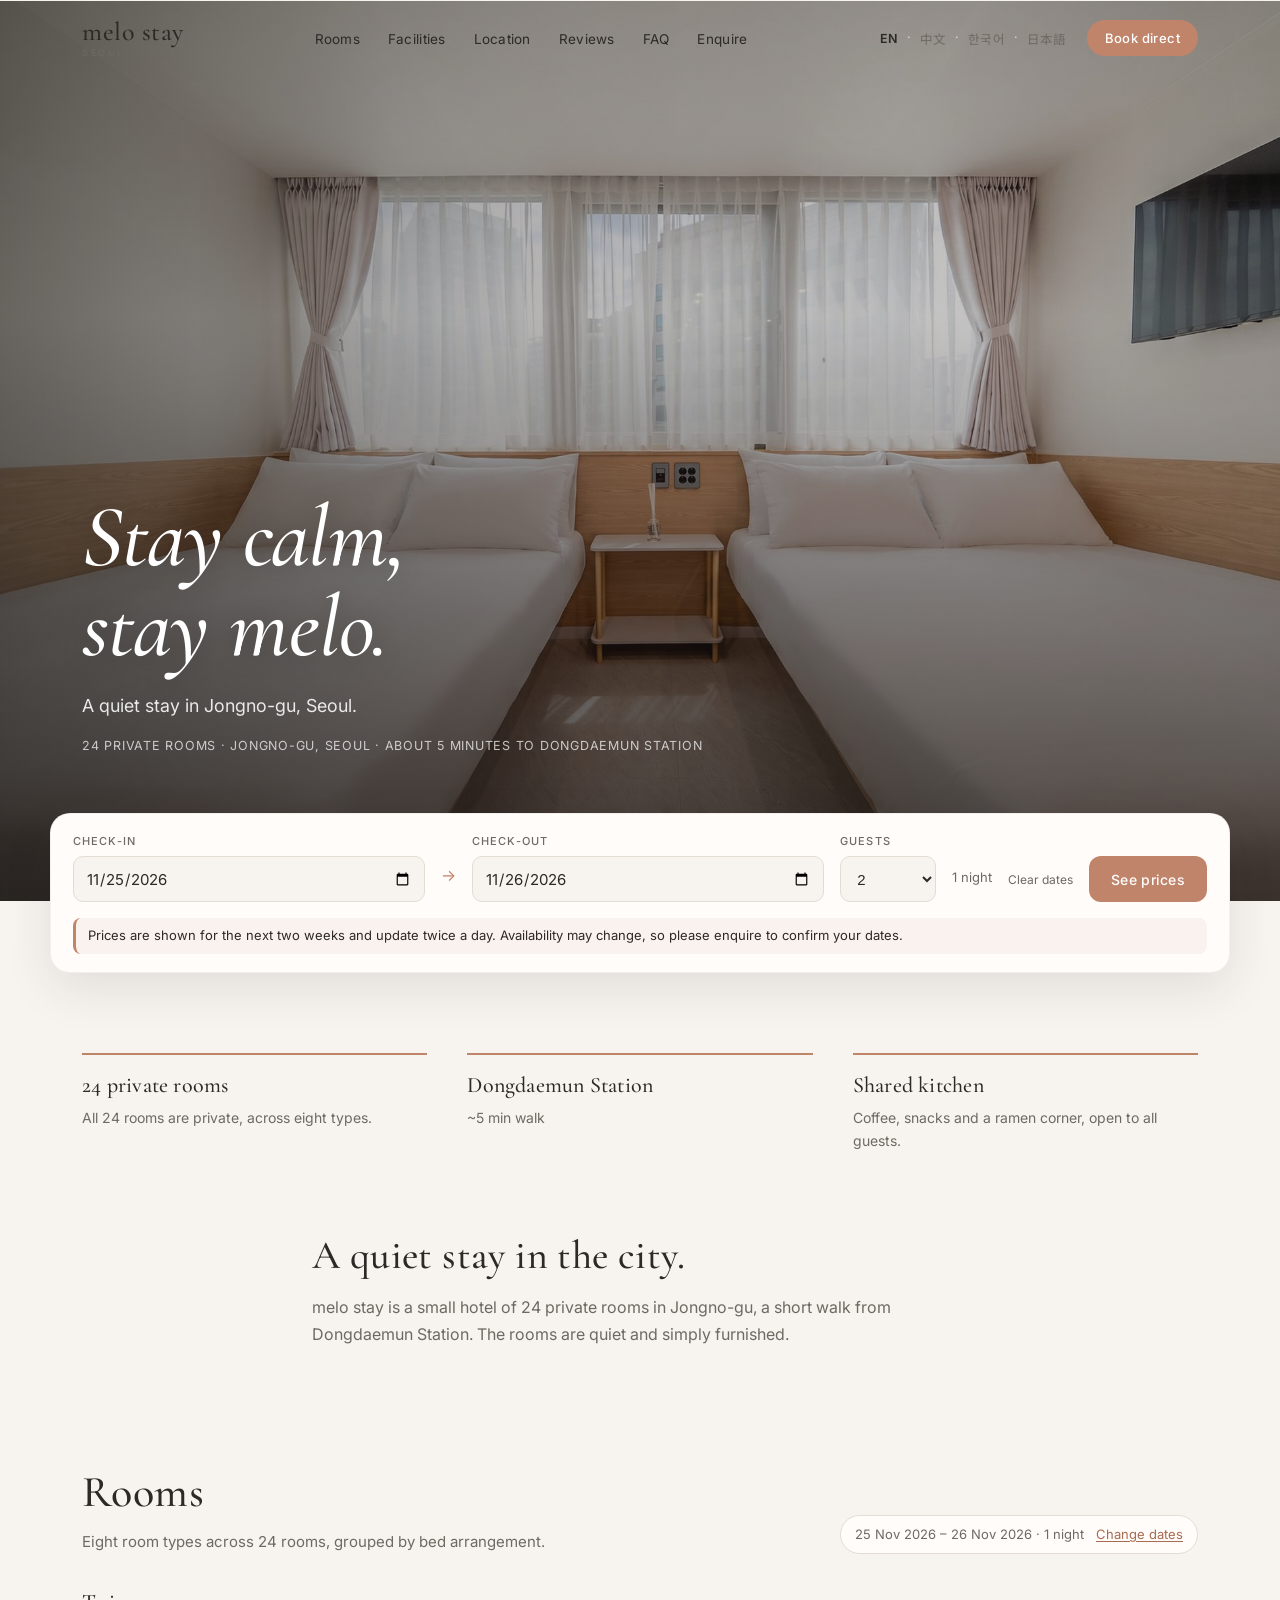
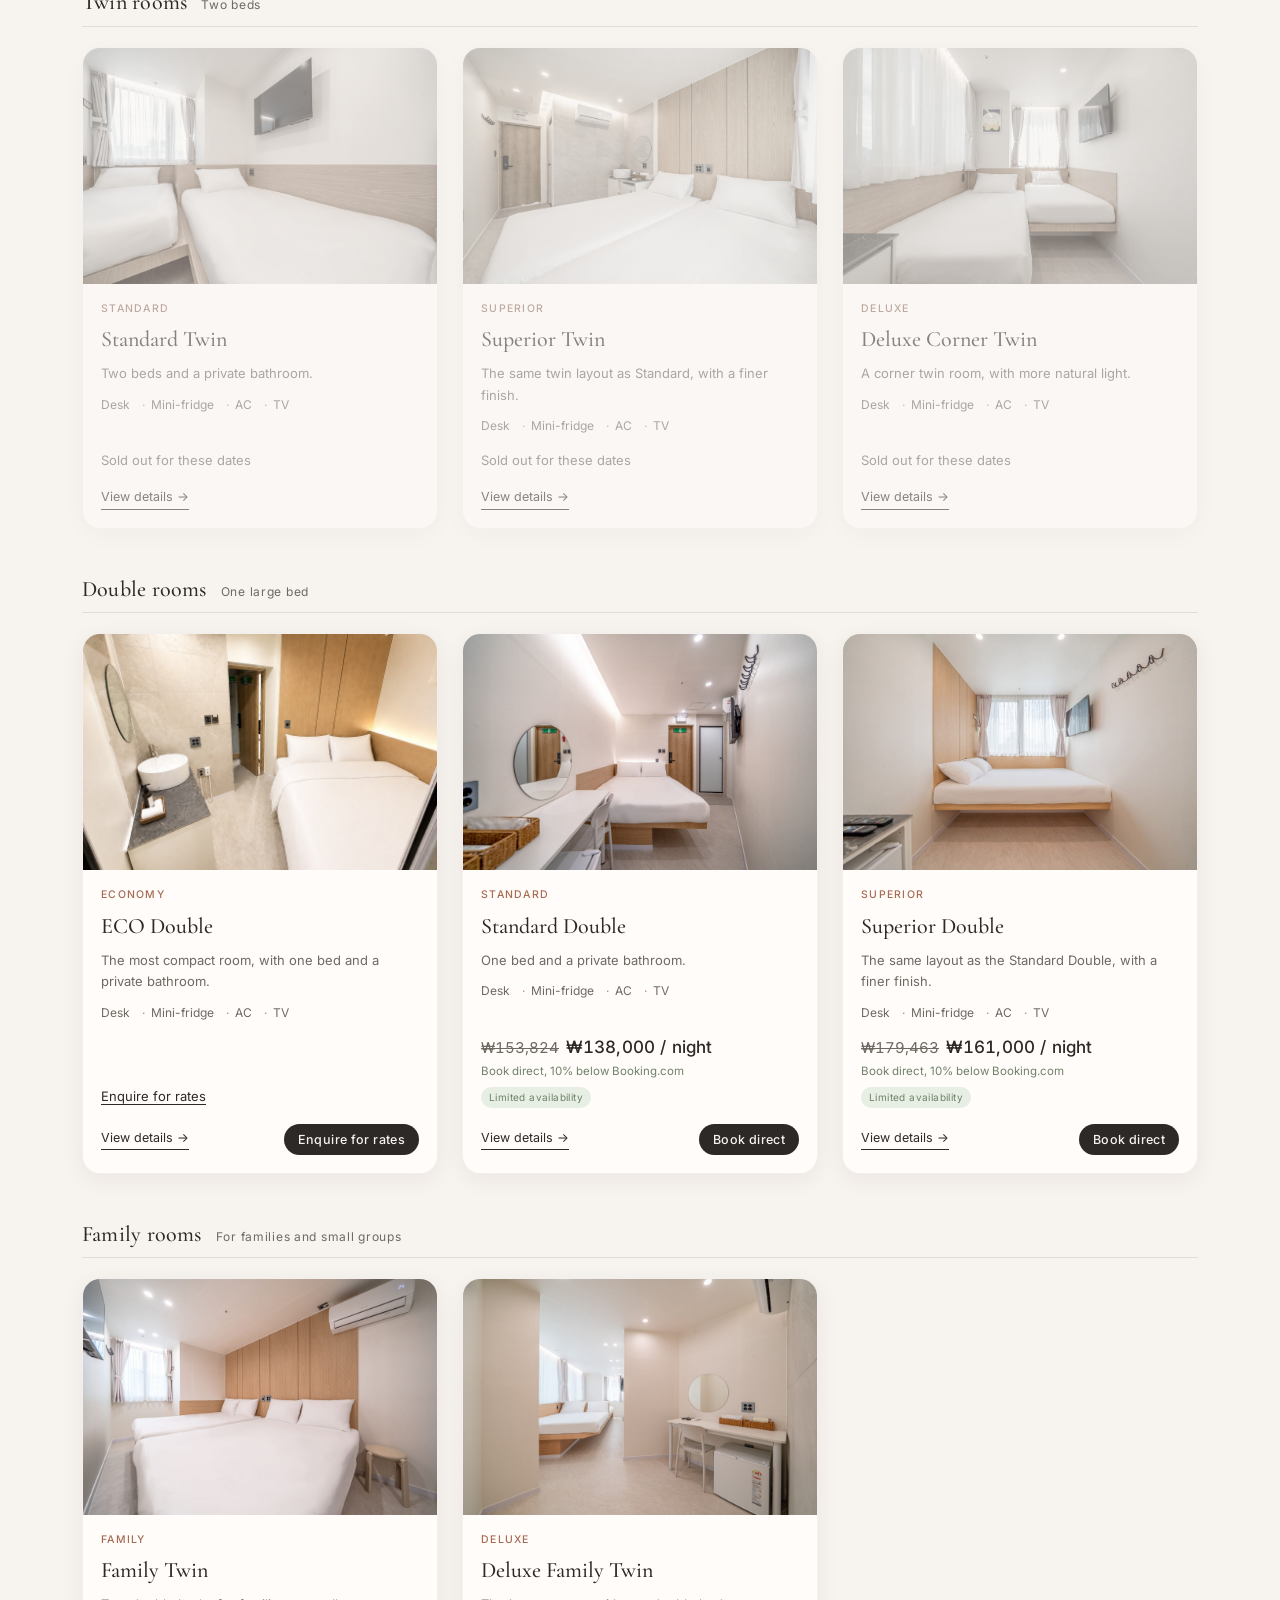
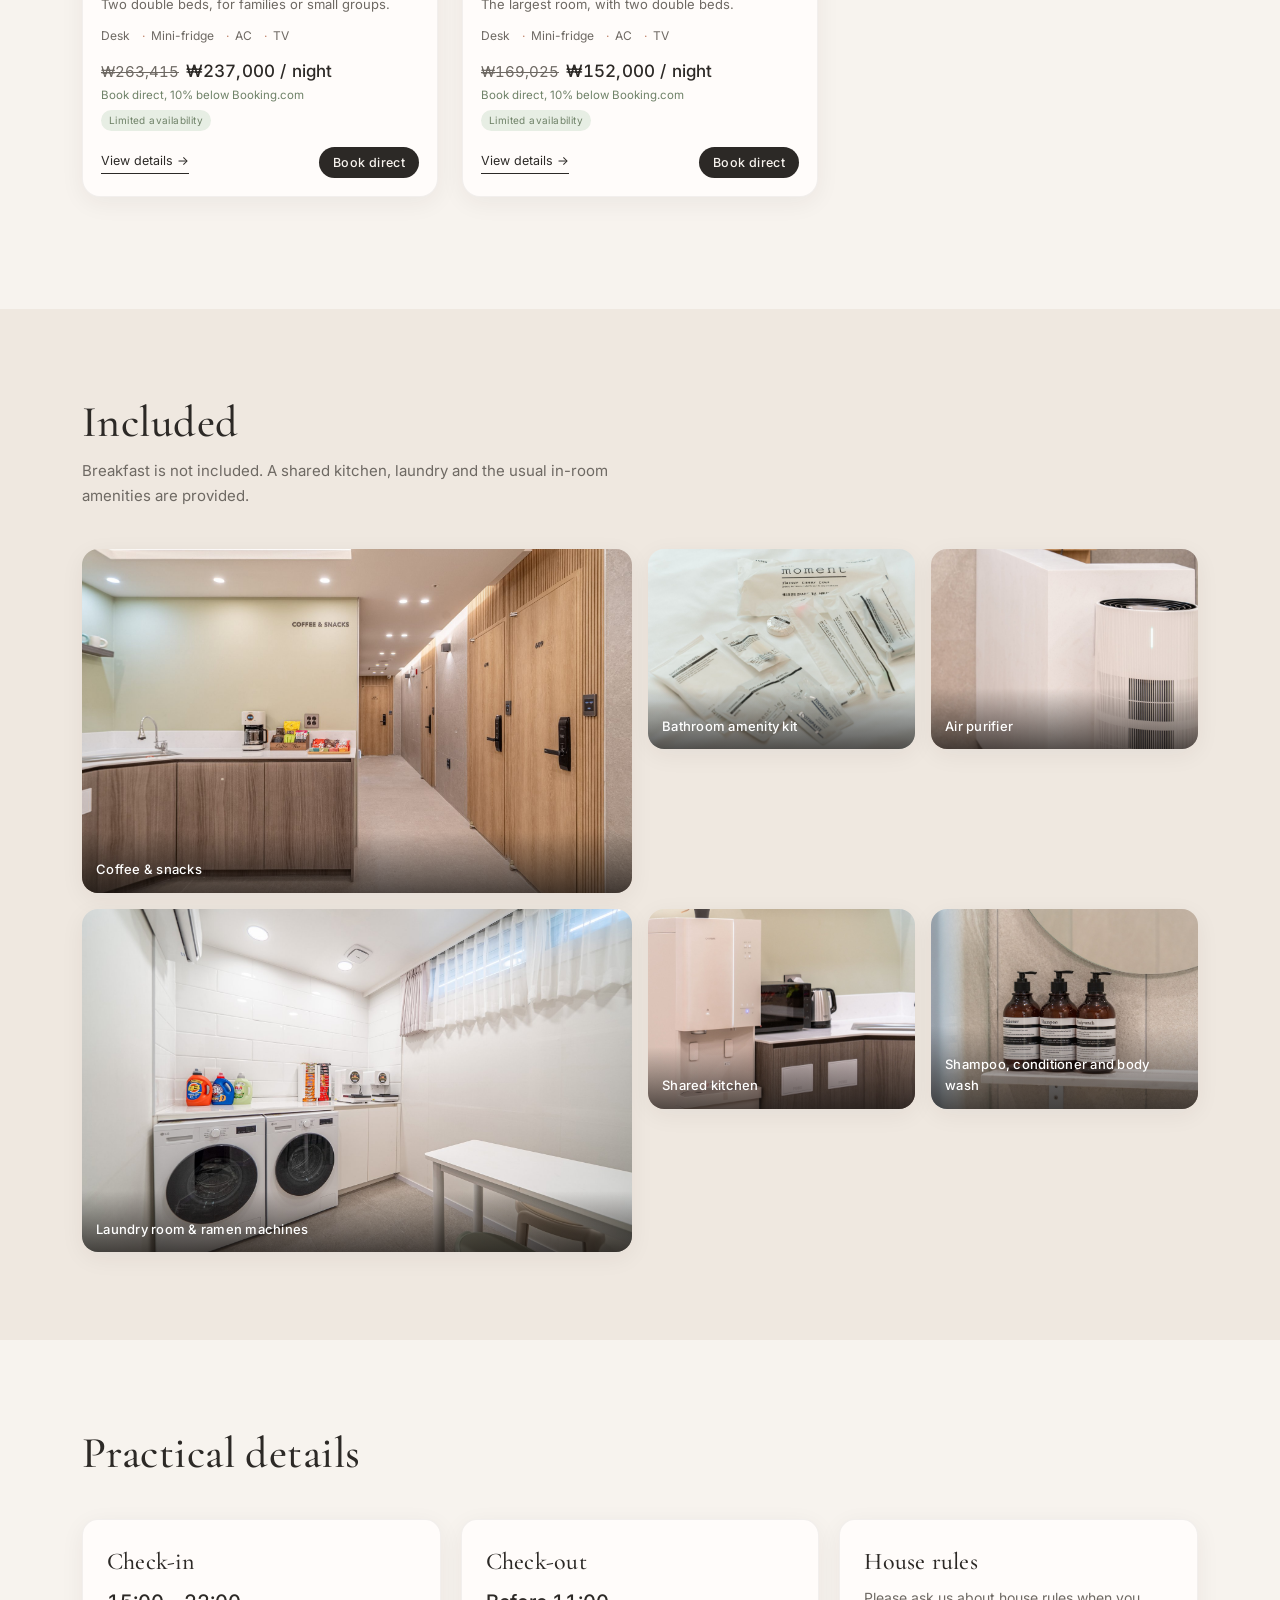
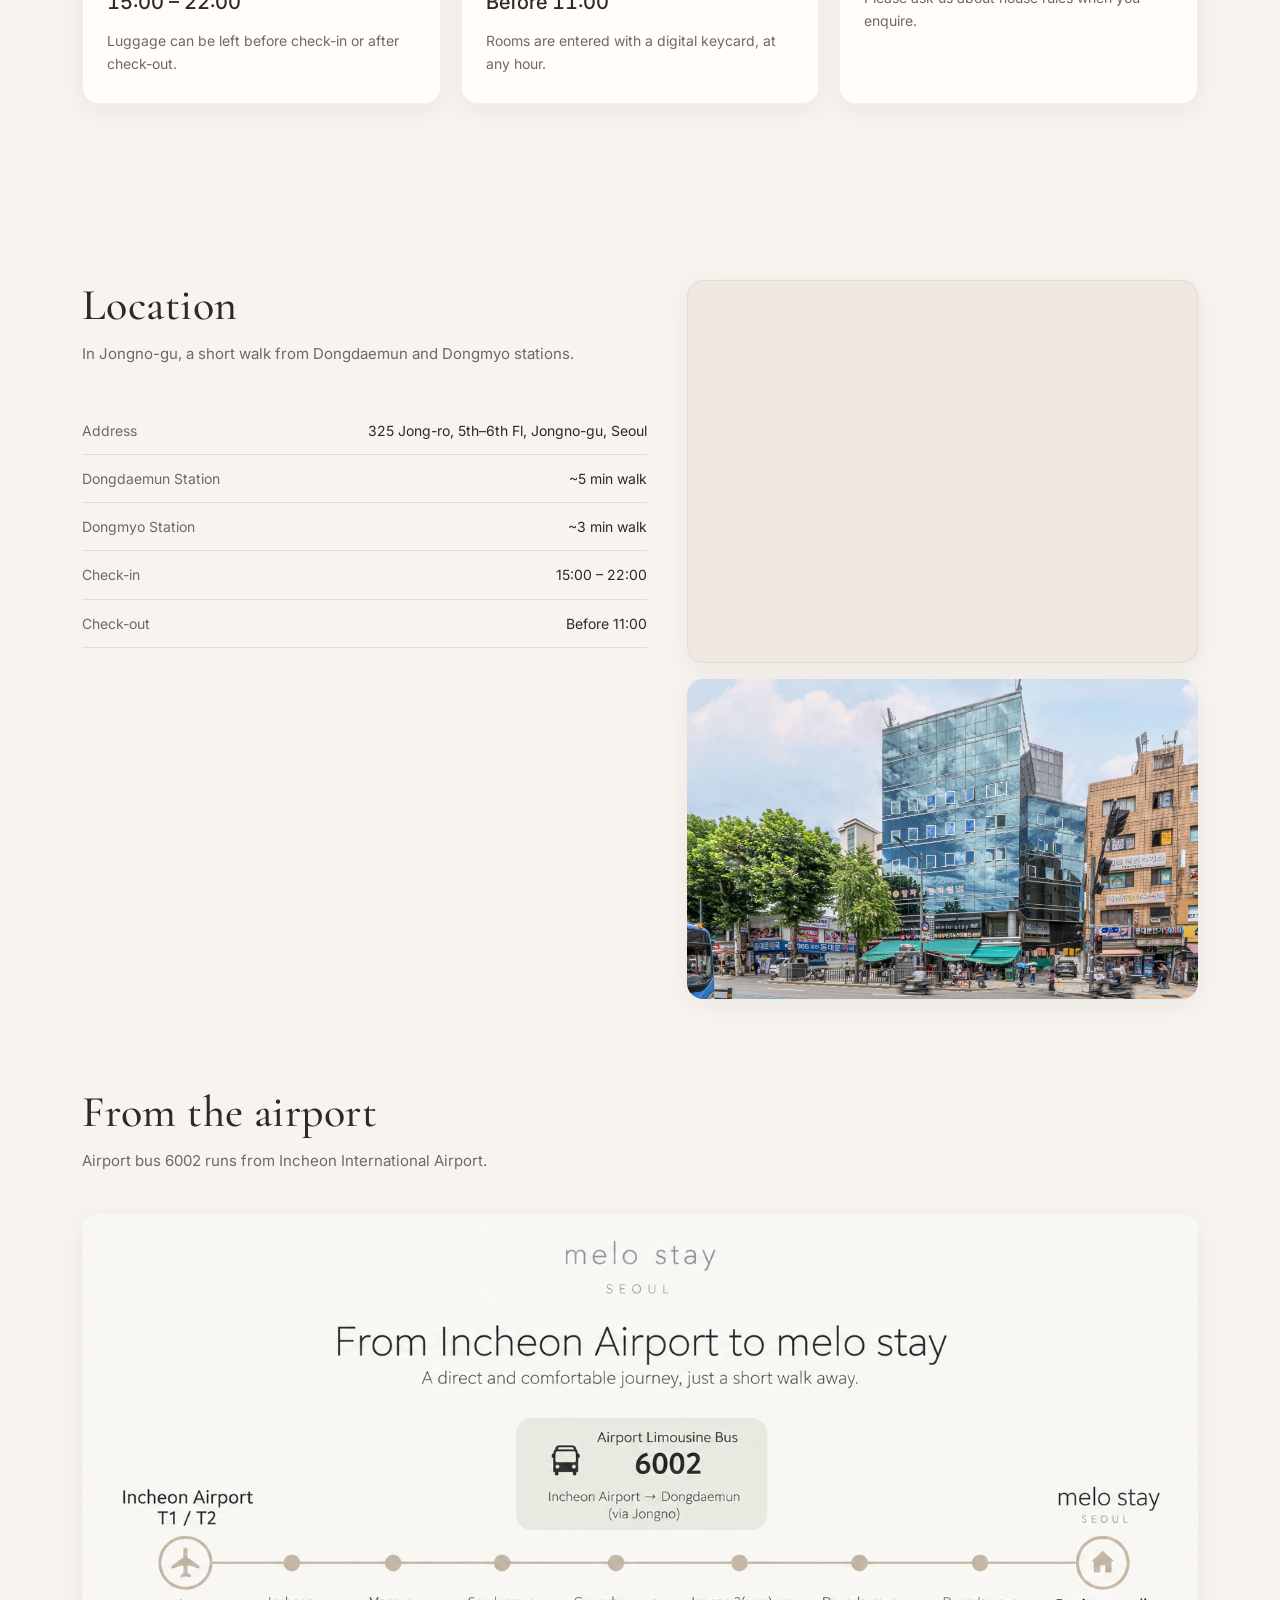
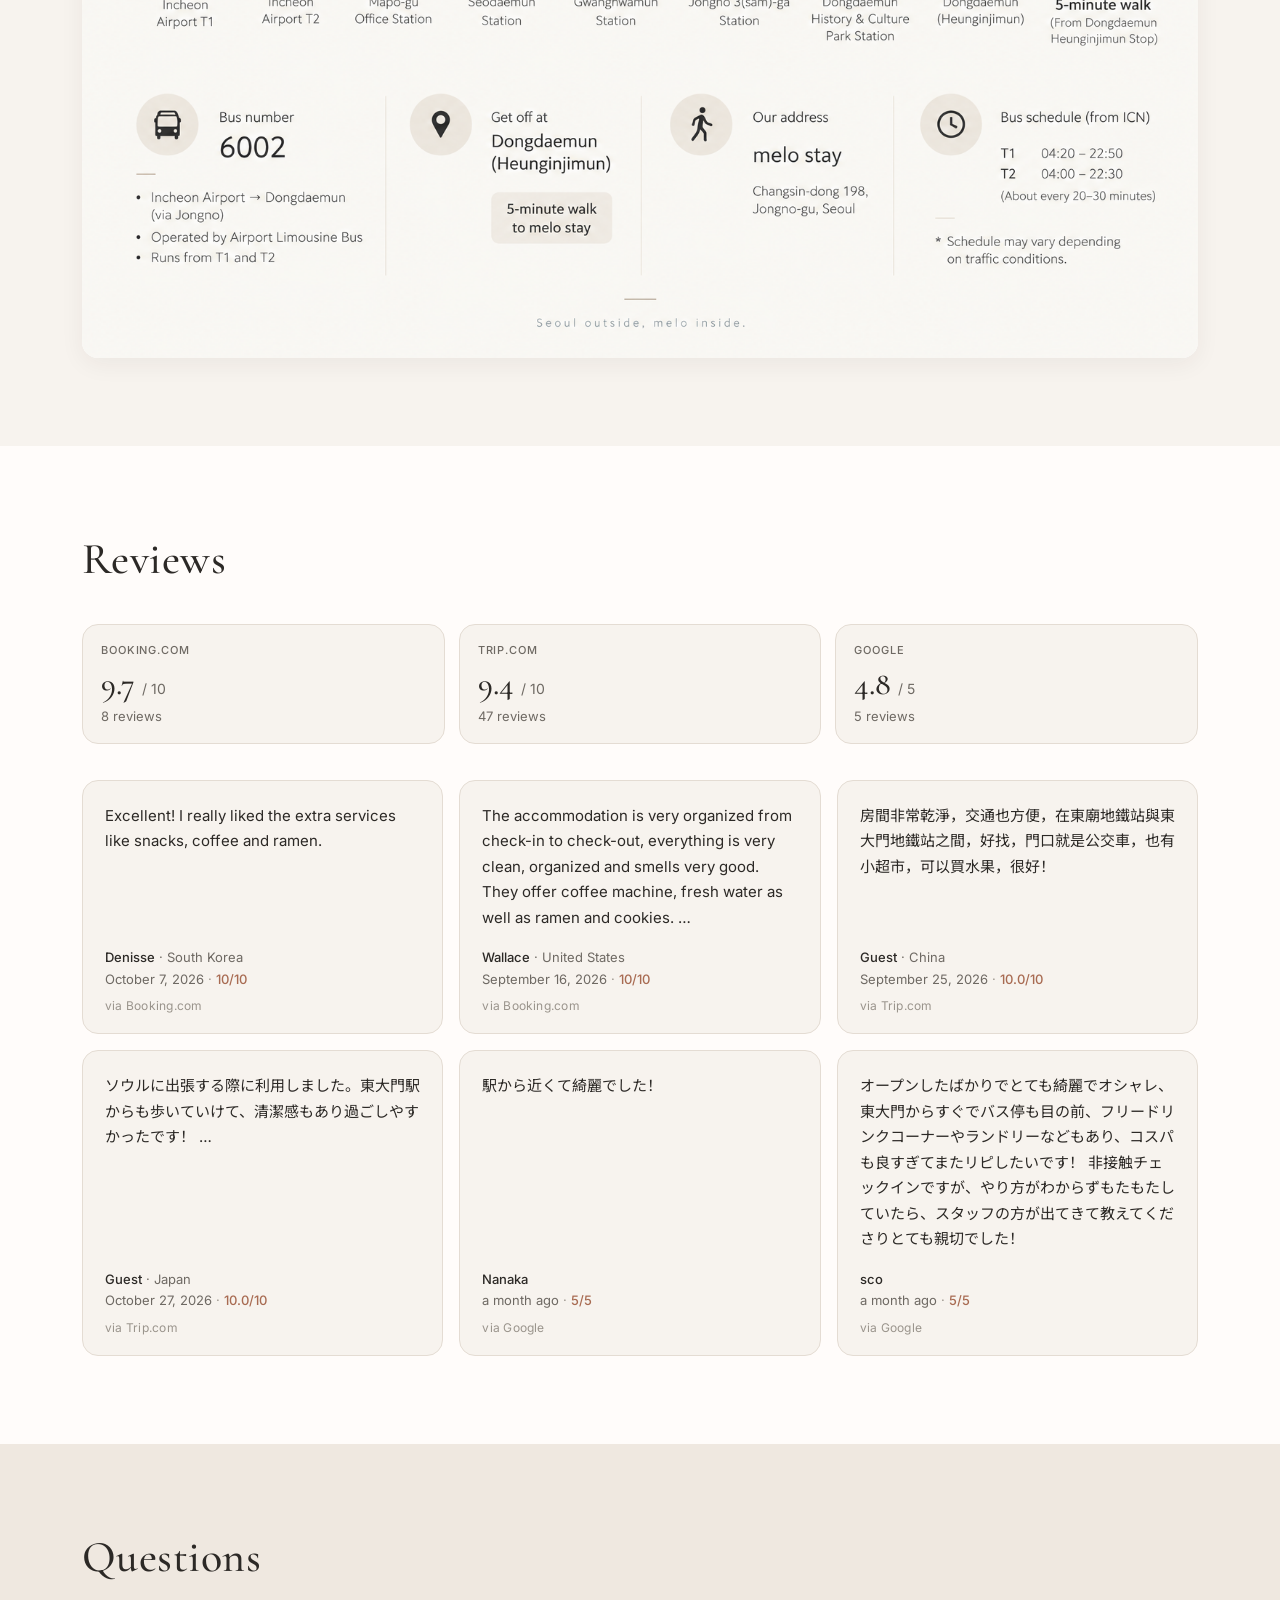
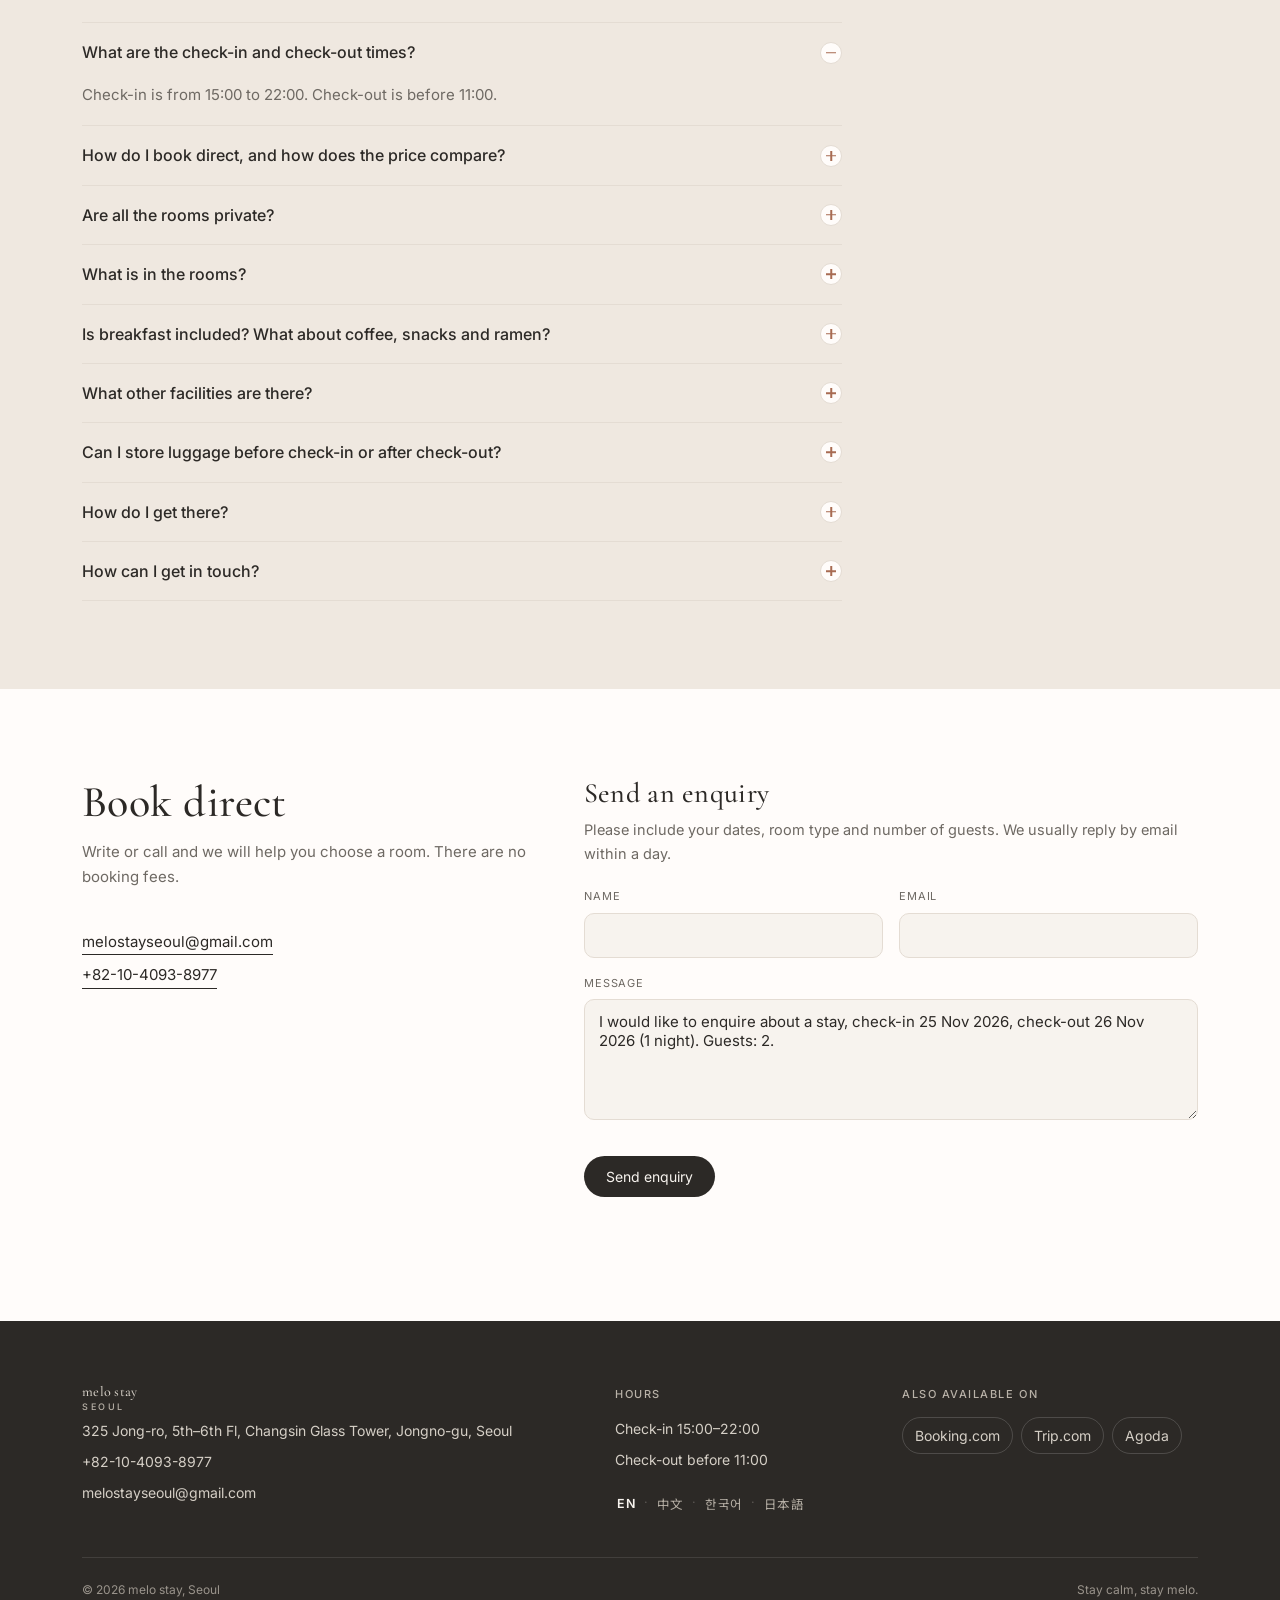
==== commit f69f90e2: "Mobile: date card scrolls with the page instead of sticking" ====
--- a/index.html
+++ b/index.html
@@ -242,7 +242,7 @@
   .date-note{flex-basis:100%;margin:2px 0 0;font-size:13px;line-height:1.5;color:var(--ink);background:rgba(192,132,106,0.08);border-left:3px solid var(--accent);padding:8px 12px;border-radius:8px;}
   .booking-card.compact .date-note{display:none;}
   @media (max-width:700px){
-    .booking-wrap{margin-top:-110px;top:calc(var(--nav-h) + 8px);}
+    .booking-wrap{margin-top:-110px;position:relative;top:auto;}
     .booking-card{margin:0 16px;padding:14px 14px 16px;border-radius:16px;gap:10px 12px;}
     .date-field{flex:1 1 calc(50% - 8px);min-width:0;}
     .date-sep{display:none;}
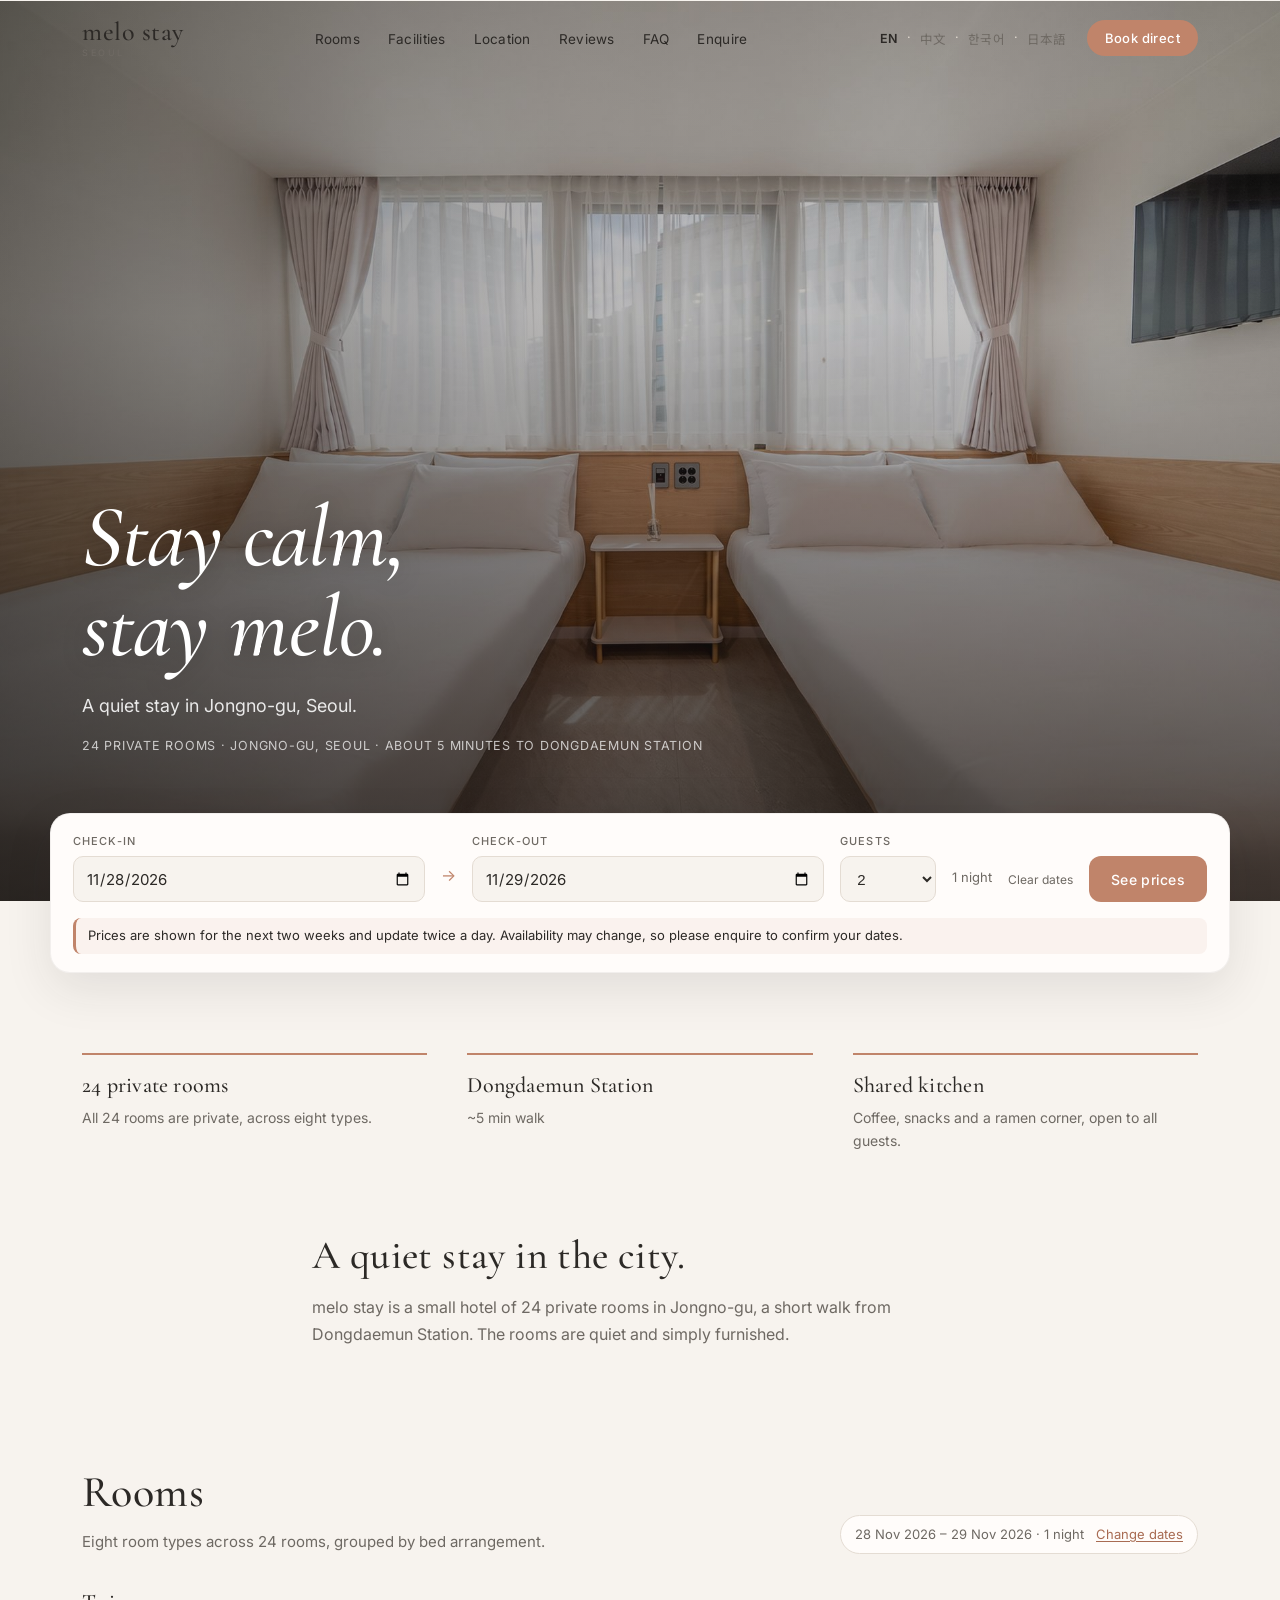
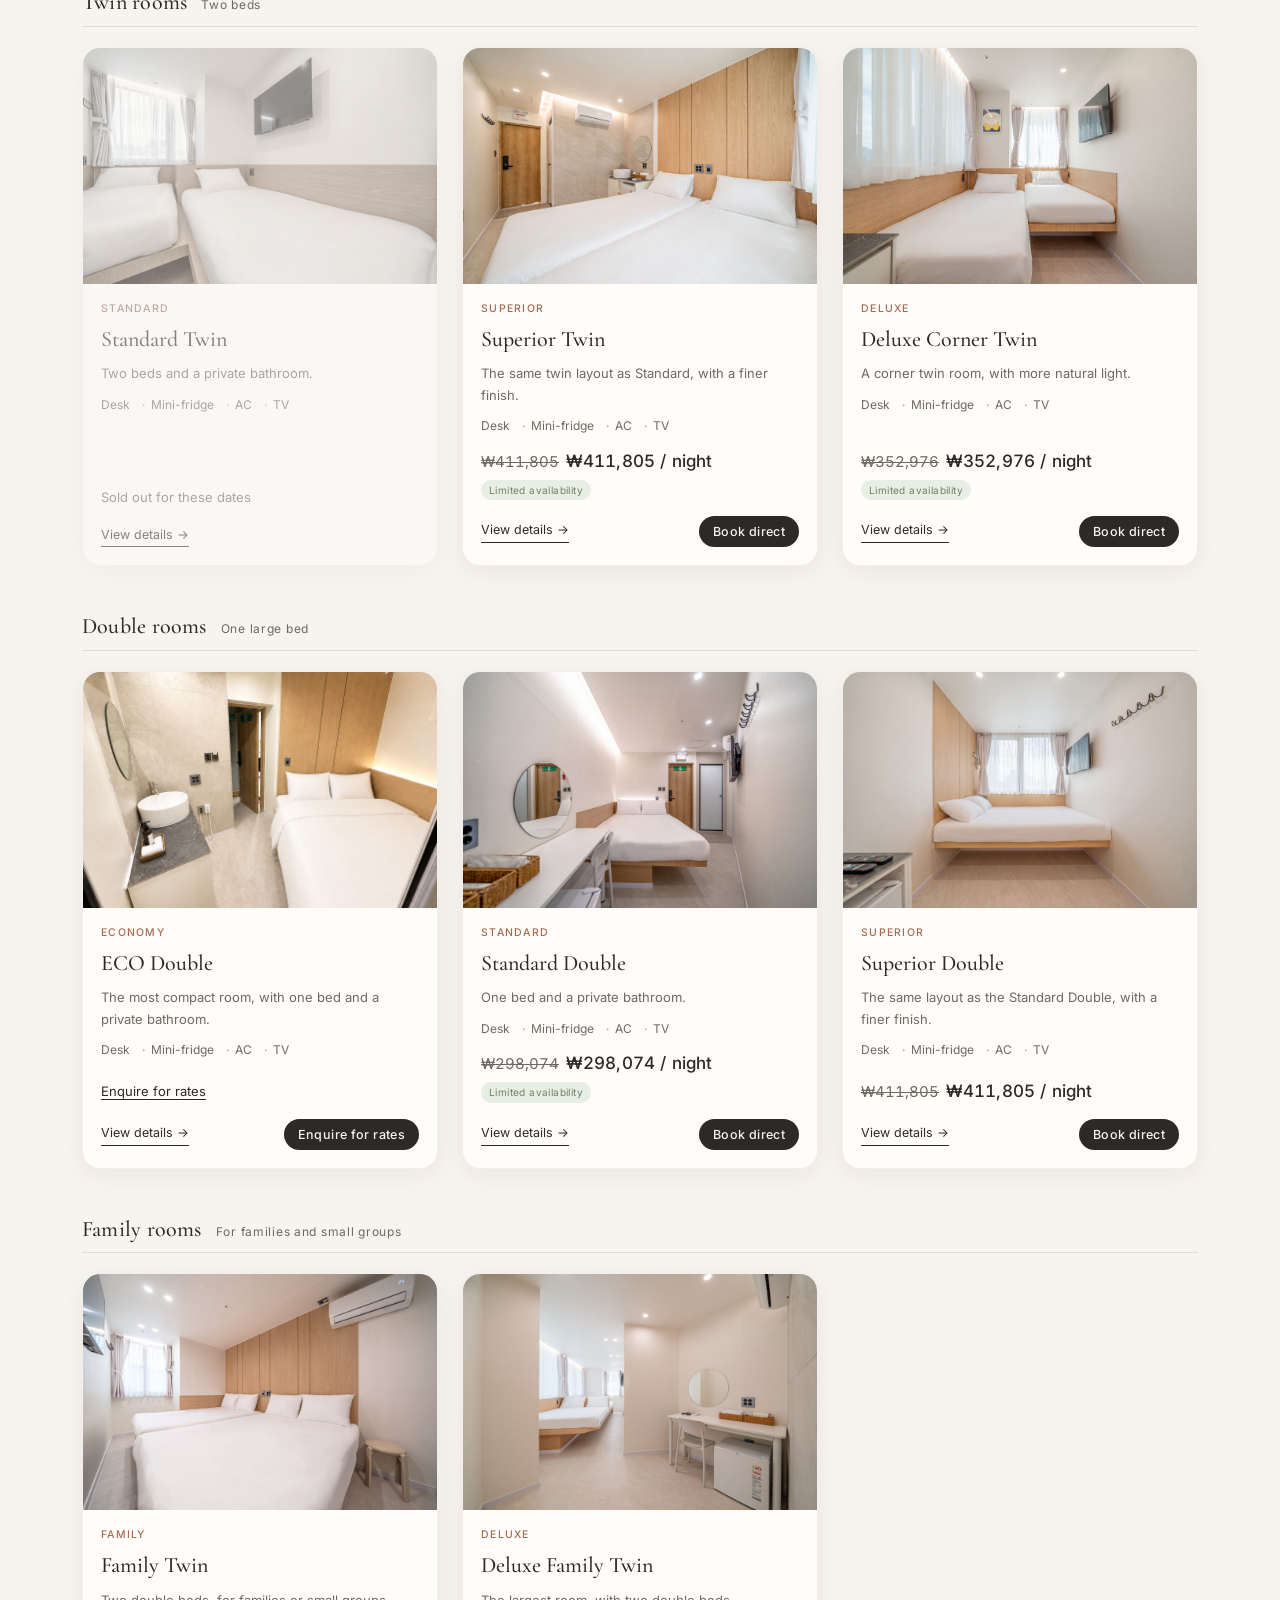
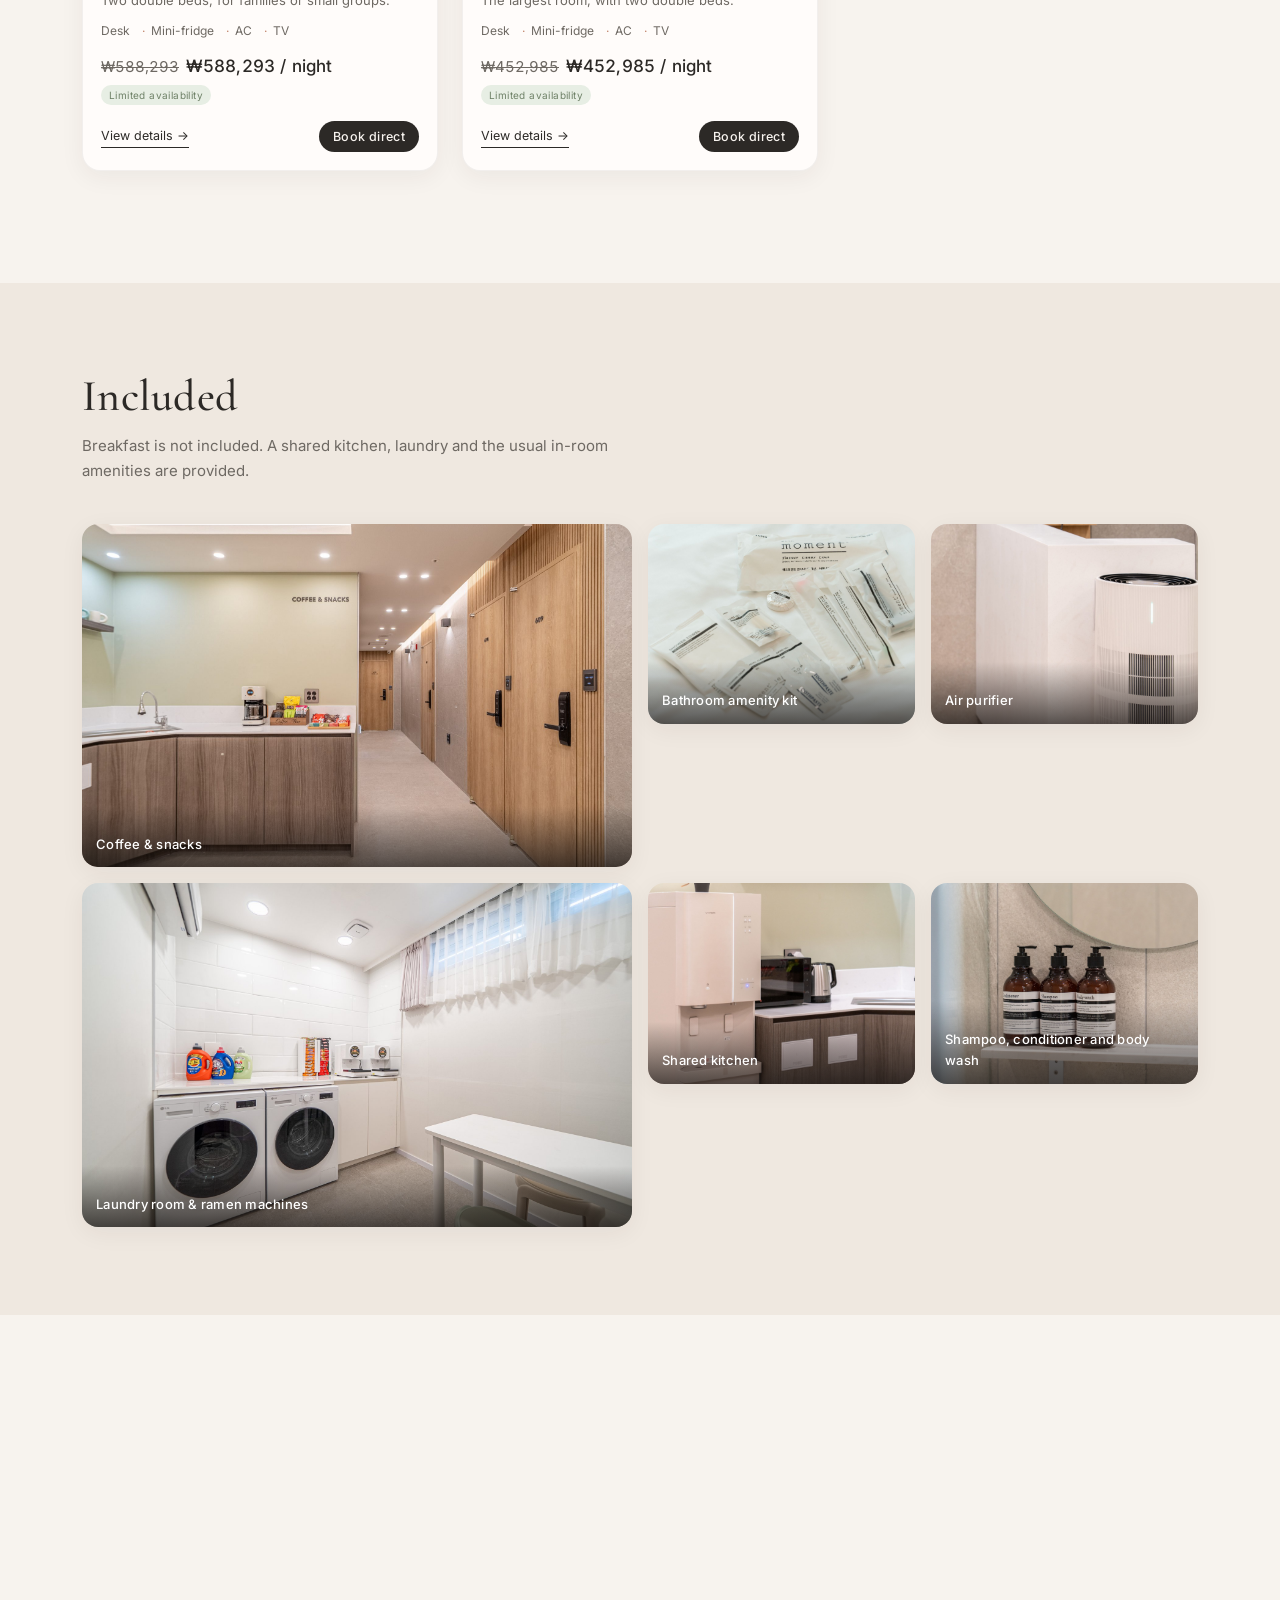
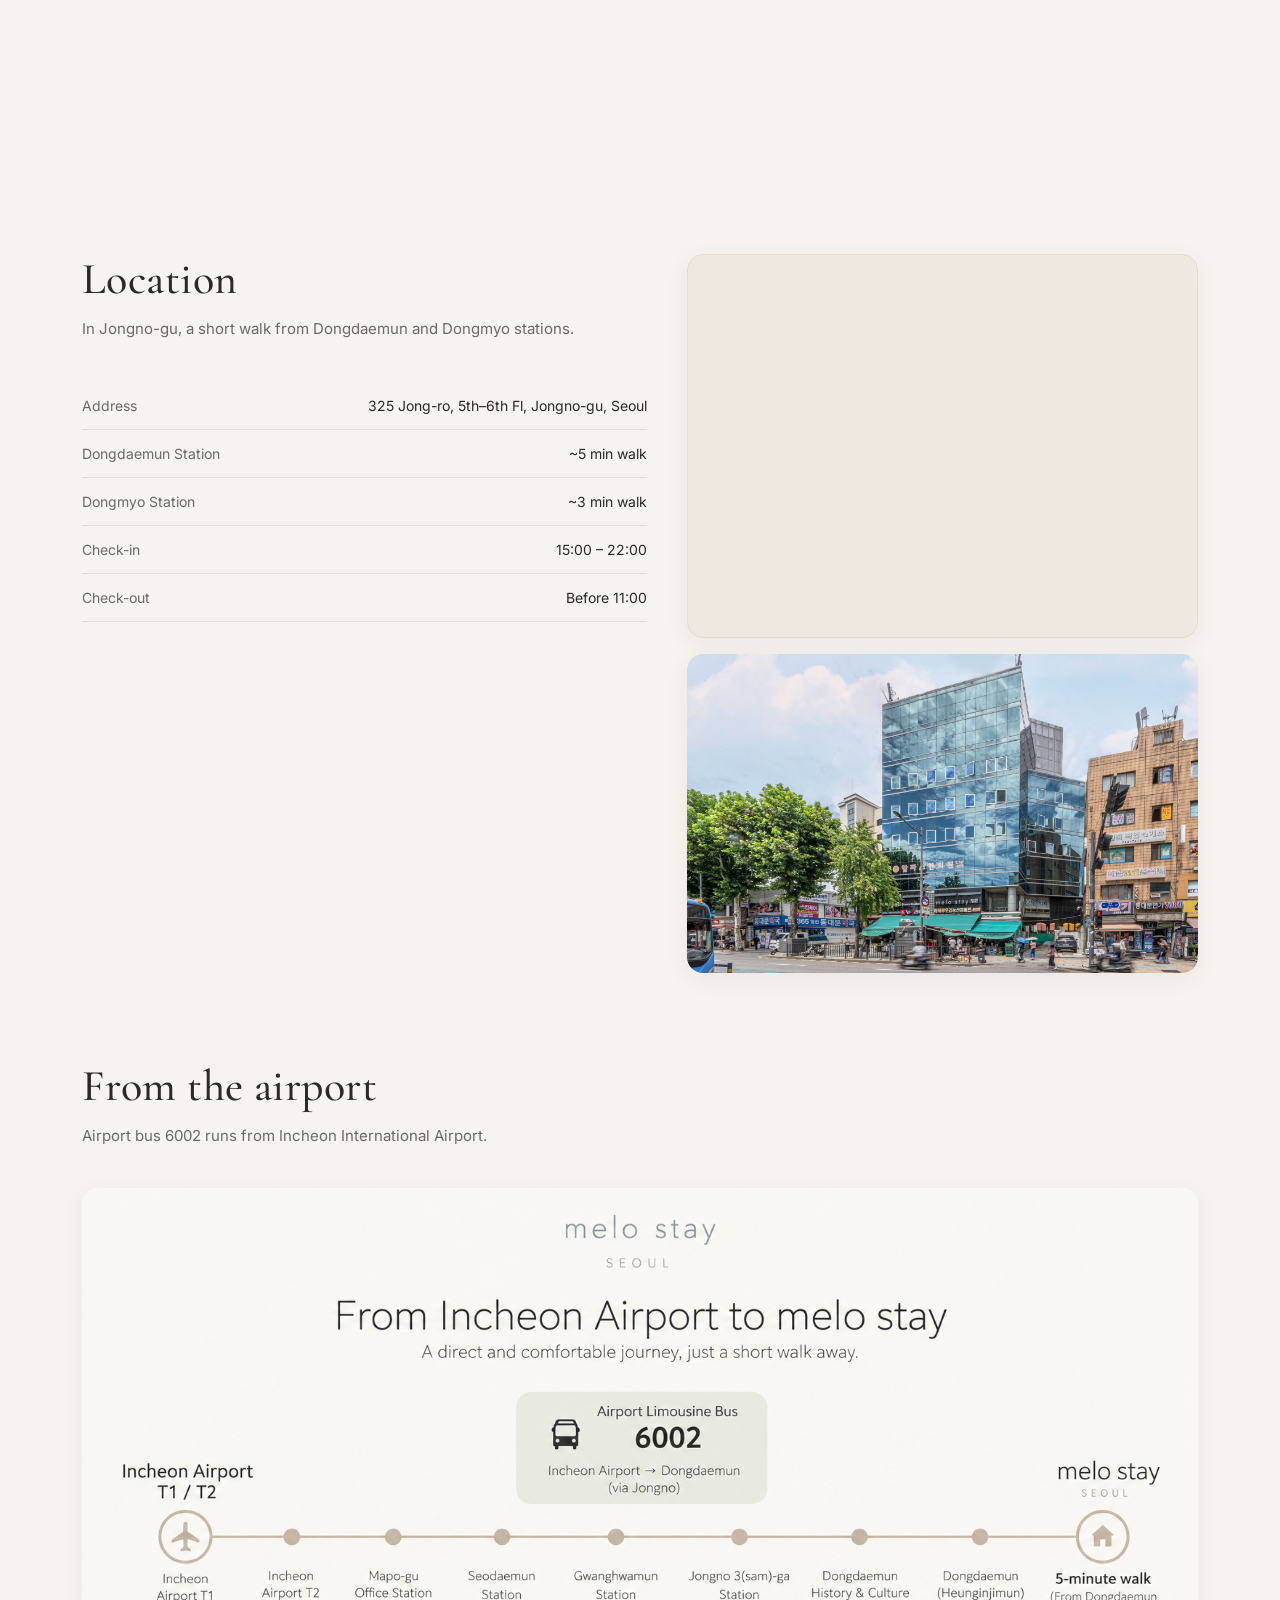
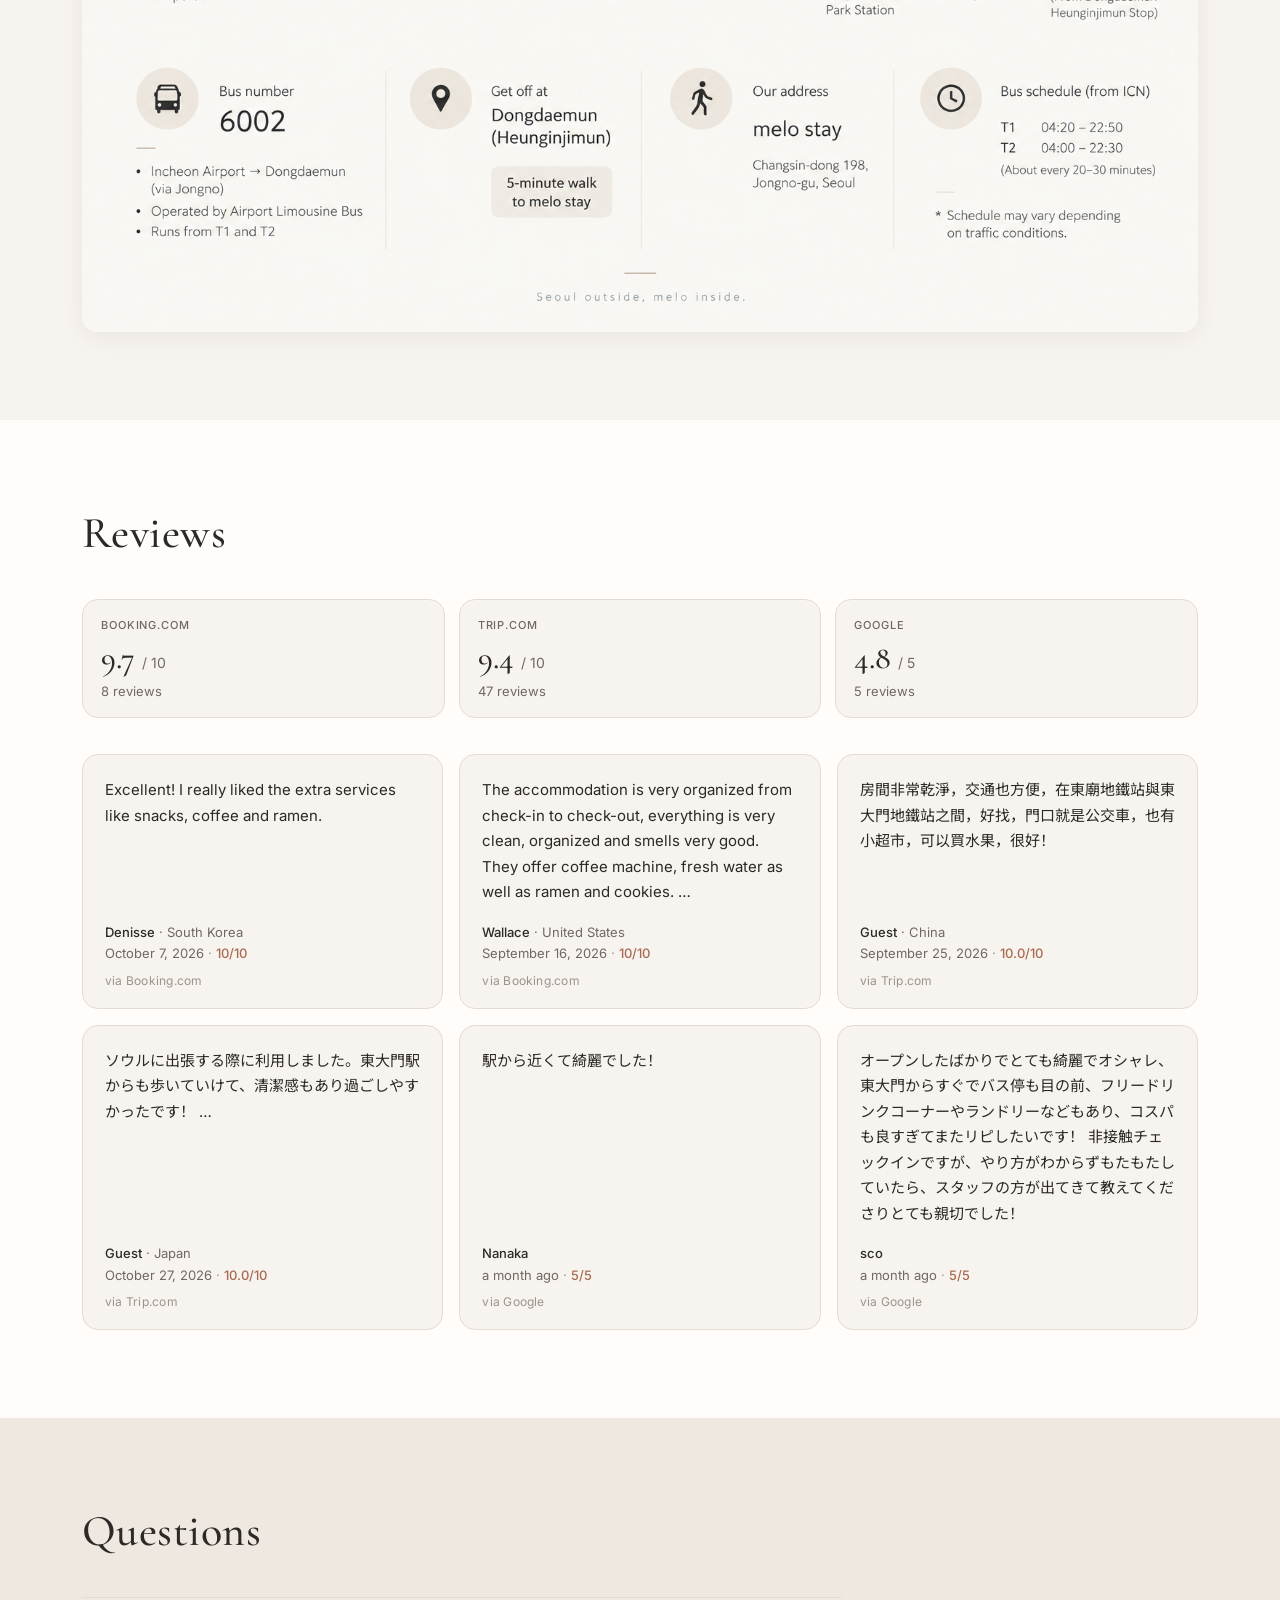
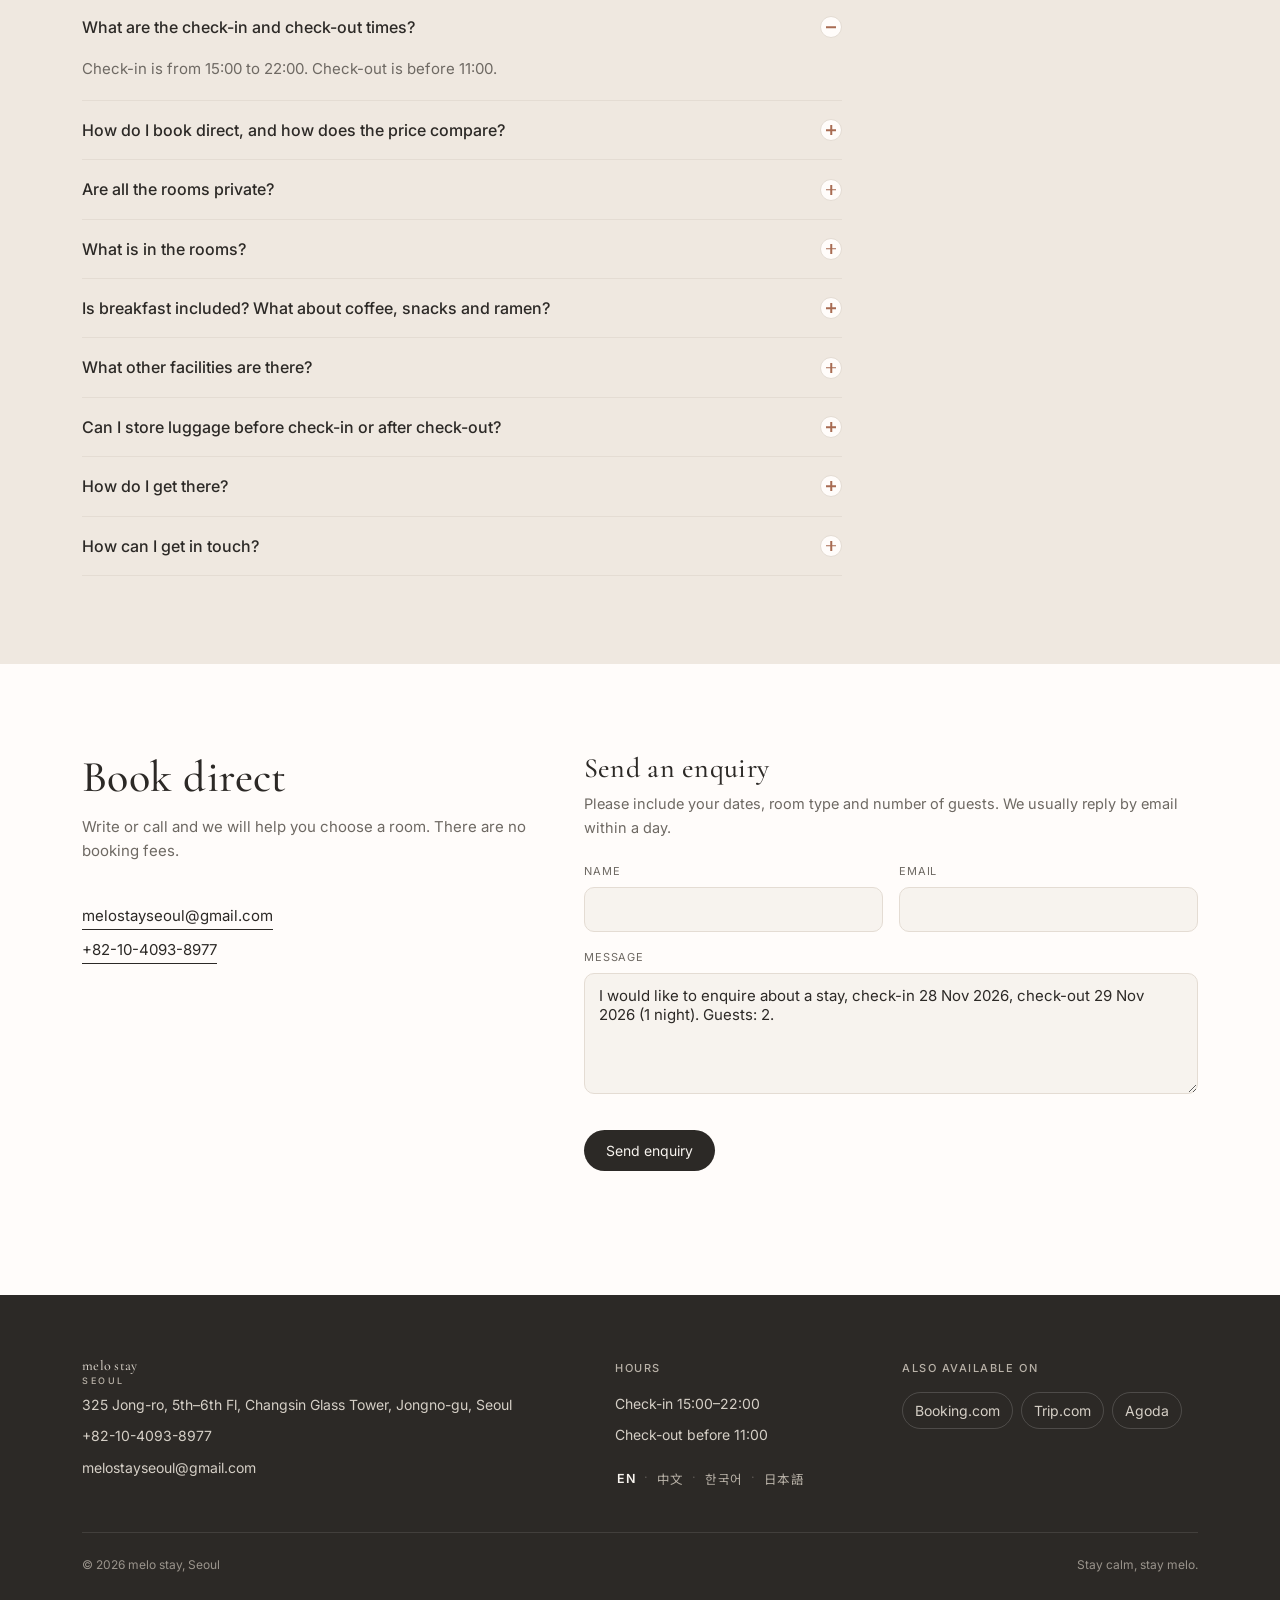
==== commit cedca83d: "Remove 10% direct discount; show Booking.com prices" ====
--- a/index.html
+++ b/index.html
@@ -1185,7 +1185,7 @@
           </button>
         </h3>
         <div class="faq-panel" id="faq-panel-2" role="region" aria-labelledby="faq-btn-2" hidden>
-          <p data-i18n="faq_a2">Choose your dates on this page to see prices, then send an enquiry. A direct booking is 10% below the Booking.com price. Rooms can also be booked on Booking.com, Trip.com and Agoda.</p>
+          <p data-i18n="faq_a2">Choose your dates on this page to see prices, then send an enquiry. Rooms can also be booked on Booking.com, Trip.com and Agoda.</p>
         </div>
       </div>
       <div class="faq-item">
@@ -1396,7 +1396,7 @@
 </div>
 
 <script>
-  const INLINE_PRICES = {"updated": "2026-11-12", "discount_pct": 10, "source": "Booking.com", "rooms": {"ECO Double": {"enquire_only": true}}, "nights": {"2026-11-12": {"Standard Twin": null, "Superior Twin": null, "Deluxe Corner Twin": null, "ECO Double": null, "Standard Double": null, "Superior Double": null, "Family Twin": null, "Deluxe Family Twin": null}, "2026-11-13": {"Standard Twin": null, "Superior Twin": {"ota_krw": 184146, "left": 1}, "Deluxe Corner Twin": null, "ECO Double": null, "Standard Double": null, "Superior Double": null, "Family Twin": {"ota_krw": 318234, "left": 1}, "Deluxe Family Twin": {"ota_krw": 234381, "left": 1}}, "2026-11-14": {"Standard Twin": null, "Superior Twin": null, "Deluxe Corner Twin": null, "ECO Double": null, "Standard Double": null, "Superior Double": {"ota_krw": 262865, "left": null}, "Family Twin": {"ota_krw": 454273, "left": null}, "Deluxe Family Twin": {"ota_krw": 358331, "left": null}}, "2026-11-15": {"Standard Twin": {"ota_krw": 108441, "left": null}, "Superior Twin": null, "Deluxe Corner Twin": null, "ECO Double": null, "Standard Double": null, "Superior Double": {"ota_krw": 126517, "left": null}, "Family Twin": {"ota_krw": 218634, "left": null}, "Deluxe Family Twin": {"ota_krw": 155502, "left": null}}, "2026-11-16": {"Standard Twin": null, "Superior Twin": {"ota_krw": 127537, "left": null}, "Deluxe Corner Twin": null, "ECO Double": {"ota_krw": 104426, "left": null}, "Standard Double": null, "Superior Double": {"ota_krw": 126517, "left": null}, "Family Twin": {"ota_krw": 218634, "left": null}, "Deluxe Family Twin": {"ota_krw": 155502, "left": null}}, "2026-11-17": {"Standard Twin": null, "Superior Twin": {"ota_krw": 127537, "left": null}, "Deluxe Corner Twin": null, "ECO Double": {"ota_krw": 75304, "left": null}, "Standard Double": null, "Superior Double": {"ota_krw": 96995, "left": null}, "Family Twin": {"ota_krw": 182195, "left": null}, "Deluxe Family Twin": {"ota_krw": 155502, "left": null}}, "2026-11-18": {"Standard Twin": null, "Superior Twin": {"ota_krw": 127537, "left": null}, "Deluxe Corner Twin": null, "ECO Double": null, "Standard Double": null, "Superior Double": {"ota_krw": 96995, "left": null}, "Family Twin": {"ota_krw": 182195, "left": null}, "Deluxe Family Twin": {"ota_krw": 155502, "left": null}}, "2026-11-19": {"Standard Twin": null, "Superior Twin": {"ota_krw": 146193, "left": 1}, "Deluxe Corner Twin": null, "ECO Double": null, "Standard Double": null, "Superior Double": {"ota_krw": 146193, "left": 1}, "Family Twin": {"ota_krw": 752195, "left": 1}, "Deluxe Family Twin": {"ota_krw": 516088, "left": 1}}, "2026-11-20": {"Standard Twin": null, "Superior Twin": {"ota_krw": 469171, "left": 1}, "Deluxe Corner Twin": null, "ECO Double": {"ota_krw": 282995, "left": 1}, "Standard Double": null, "Superior Double": {"ota_krw": 347748, "left": 1}, "Family Twin": {"ota_krw": 670244, "left": 1}, "Deluxe Family Twin": {"ota_krw": 452985, "left": 1}}, "2026-11-21": {"Standard Twin": {"ota_krw": 381111, "left": 1}, "Superior Twin": {"ota_krw": 612585, "left": 1}, "Deluxe Corner Twin": null, "ECO Double": null, "Standard Double": null, "Superior Double": {"ota_krw": 444636, "left": 1}, "Family Twin": {"ota_krw": 752195, "left": 1}, "Deluxe Family Twin": {"ota_krw": 516088, "left": 1}}, "2026-11-22": {"Standard Twin": null, "Superior Twin": {"ota_krw": 325756, "left": 1}, "Deluxe Corner Twin": {"ota_krw": 303805, "left": 1}, "ECO Double": null, "Standard Double": null, "Superior Double": {"ota_krw": 201901, "left": 2}, "Family Twin": {"ota_krw": 304390, "left": 1}, "Deluxe Family Twin": {"ota_krw": 295229, "left": 1}}, "2026-11-23": {"Standard Twin": null, "Superior Twin": {"ota_krw": 184390, "left": 1}, "Deluxe Corner Twin": {"ota_krw": 133467, "left": 1}, "ECO Double": null, "Standard Double": null, "Superior Double": {"ota_krw": 155705, "left": 1}, "Family Twin": {"ota_krw": 263415, "left": 1}, "Deluxe Family Twin": {"ota_krw": 155502, "left": 2}}, "2026-11-24": {"Standard Twin": {"ota_krw": 154224, "left": 2}, "Superior Twin": {"ota_krw": 184390, "left": 1}, "Deluxe Corner Twin": {"ota_krw": 182634, "left": 1}, "ECO Double": null, "Standard Double": {"ota_krw": 182634, "left": 1}, "Superior Double": {"ota_krw": 179930, "left": 2}, "Family Twin": {"ota_krw": 304390, "left": 1}, "Deluxe Family Twin": {"ota_krw": 234381, "left": 2}}, "2026-11-25": {"Standard Twin": null, "Superior Twin": null, "Deluxe Corner Twin": null, "ECO Double": null, "Standard Double": {"ota_krw": 153824, "left": 1}, "Superior Double": {"ota_krw": 179463, "left": 1}, "Family Twin": {"ota_krw": 263415, "left": 1}, "Deluxe Family Twin": {"ota_krw": 169025, "left": 2}}}};
+  const INLINE_PRICES = {"updated": "2026-11-12", "discount_pct": 0, "source": "Booking.com", "rooms": {"ECO Double": {"enquire_only": true}}, "nights": {"2026-11-12": {"Standard Twin": null, "Superior Twin": null, "Deluxe Corner Twin": null, "ECO Double": null, "Standard Double": null, "Superior Double": null, "Family Twin": null, "Deluxe Family Twin": null}, "2026-11-13": {"Standard Twin": null, "Superior Twin": {"ota_krw": 184146, "left": 1}, "Deluxe Corner Twin": null, "ECO Double": null, "Standard Double": null, "Superior Double": null, "Family Twin": {"ota_krw": 318234, "left": 1}, "Deluxe Family Twin": {"ota_krw": 234381, "left": 1}}, "2026-11-14": {"Standard Twin": null, "Superior Twin": null, "Deluxe Corner Twin": null, "ECO Double": null, "Standard Double": null, "Superior Double": {"ota_krw": 262865, "left": null}, "Family Twin": {"ota_krw": 454273, "left": null}, "Deluxe Family Twin": {"ota_krw": 358331, "left": null}}, "2026-11-15": {"Standard Twin": {"ota_krw": 108441, "left": null}, "Superior Twin": null, "Deluxe Corner Twin": null, "ECO Double": null, "Standard Double": null, "Superior Double": {"ota_krw": 126517, "left": null}, "Family Twin": {"ota_krw": 218634, "left": null}, "Deluxe Family Twin": {"ota_krw": 155502, "left": null}}, "2026-11-16": {"Standard Twin": null, "Superior Twin": {"ota_krw": 127537, "left": null}, "Deluxe Corner Twin": null, "ECO Double": {"ota_krw": 104426, "left": null}, "Standard Double": null, "Superior Double": {"ota_krw": 126517, "left": null}, "Family Twin": {"ota_krw": 218634, "left": null}, "Deluxe Family Twin": {"ota_krw": 155502, "left": null}}, "2026-11-17": {"Standard Twin": null, "Superior Twin": {"ota_krw": 127537, "left": null}, "Deluxe Corner Twin": null, "ECO Double": {"ota_krw": 75304, "left": null}, "Standard Double": null, "Superior Double": {"ota_krw": 96995, "left": null}, "Family Twin": {"ota_krw": 182195, "left": null}, "Deluxe Family Twin": {"ota_krw": 155502, "left": null}}, "2026-11-18": {"Standard Twin": null, "Superior Twin": {"ota_krw": 127537, "left": null}, "Deluxe Corner Twin": null, "ECO Double": null, "Standard Double": null, "Superior Double": {"ota_krw": 96995, "left": null}, "Family Twin": {"ota_krw": 182195, "left": null}, "Deluxe Family Twin": {"ota_krw": 155502, "left": null}}, "2026-11-19": {"Standard Twin": null, "Superior Twin": {"ota_krw": 146193, "left": 1}, "Deluxe Corner Twin": null, "ECO Double": null, "Standard Double": null, "Superior Double": {"ota_krw": 146193, "left": 1}, "Family Twin": {"ota_krw": 752195, "left": 1}, "Deluxe Family Twin": {"ota_krw": 516088, "left": 1}}, "2026-11-20": {"Standard Twin": null, "Superior Twin": {"ota_krw": 469171, "left": 1}, "Deluxe Corner Twin": null, "ECO Double": {"ota_krw": 282995, "left": 1}, "Standard Double": null, "Superior Double": {"ota_krw": 347748, "left": 1}, "Family Twin": {"ota_krw": 670244, "left": 1}, "Deluxe Family Twin": {"ota_krw": 452985, "left": 1}}, "2026-11-21": {"Standard Twin": {"ota_krw": 381111, "left": 1}, "Superior Twin": {"ota_krw": 612585, "left": 1}, "Deluxe Corner Twin": null, "ECO Double": null, "Standard Double": null, "Superior Double": {"ota_krw": 444636, "left": 1}, "Family Twin": {"ota_krw": 752195, "left": 1}, "Deluxe Family Twin": {"ota_krw": 516088, "left": 1}}, "2026-11-22": {"Standard Twin": null, "Superior Twin": {"ota_krw": 325756, "left": 1}, "Deluxe Corner Twin": {"ota_krw": 303805, "left": 1}, "ECO Double": null, "Standard Double": null, "Superior Double": {"ota_krw": 201901, "left": 2}, "Family Twin": {"ota_krw": 304390, "left": 1}, "Deluxe Family Twin": {"ota_krw": 295229, "left": 1}}, "2026-11-23": {"Standard Twin": null, "Superior Twin": {"ota_krw": 184390, "left": 1}, "Deluxe Corner Twin": {"ota_krw": 133467, "left": 1}, "ECO Double": null, "Standard Double": null, "Superior Double": {"ota_krw": 155705, "left": 1}, "Family Twin": {"ota_krw": 263415, "left": 1}, "Deluxe Family Twin": {"ota_krw": 155502, "left": 2}}, "2026-11-24": {"Standard Twin": {"ota_krw": 154224, "left": 2}, "Superior Twin": {"ota_krw": 184390, "left": 1}, "Deluxe Corner Twin": {"ota_krw": 182634, "left": 1}, "ECO Double": null, "Standard Double": {"ota_krw": 182634, "left": 1}, "Superior Double": {"ota_krw": 179930, "left": 2}, "Family Twin": {"ota_krw": 304390, "left": 1}, "Deluxe Family Twin": {"ota_krw": 234381, "left": 2}}, "2026-11-25": {"Standard Twin": null, "Superior Twin": null, "Deluxe Corner Twin": null, "ECO Double": null, "Standard Double": {"ota_krw": 153824, "left": 1}, "Superior Double": {"ota_krw": 179463, "left": 1}, "Family Twin": {"ota_krw": 263415, "left": 1}, "Deluxe Family Twin": {"ota_krw": 169025, "left": 2}}}};
 
   const roomModalOverlay = document.getElementById('roomModalOverlay');
   const lightboxOverlay = document.getElementById('lightboxOverlay');
@@ -1567,7 +1567,7 @@
       faq_q1:'What are the check-in and check-out times?',
       faq_a1:'Check-in is from 15:00 to 22:00. Check-out is before 11:00.',
       faq_q2:'How do I book direct, and how does the price compare?',
-      faq_a2:'Choose your dates on this page to see prices, then send an enquiry. A direct booking is 10% below the Booking.com price. Rooms can also be booked on Booking.com, Trip.com and Agoda.',
+      faq_a2:'Choose your dates on this page to see prices, then send an enquiry. Rooms can also be booked on Booking.com, Trip.com and Agoda.',
       faq_q3:'Are all the rooms private?',
       faq_a3:'Yes. All 24 rooms are private, with a private ensuite bathroom. There are no dorms. There are eight room types.',
       faq_q4:'What is in the rooms?',
@@ -1726,7 +1726,7 @@
       faq_q1:'入住和退房时间是什么时候？',
       faq_a1:'入住时间为 15:00 至 22:00，退房时间为 11:00 前。',
       faq_q2:'如何直接预订？价格和 Booking.com 相比如何？',
-      faq_a2:'请先在本页选择日期查看房价，再发送咨询。直接预订比 Booking.com 低 10%。也可在 Booking.com、Trip.com 和 Agoda 上预订。',
+      faq_a2:'请先在本页选择日期查看房价，再发送咨询。也可在 Booking.com、Trip.com 和 Agoda 上预订。',
       faq_q3:'所有客房都是独立的吗？',
       faq_a3:'是的。全部 24 间客房均为独立房间，配有独立卫浴，没有宿舍床位。共八种房型。',
       faq_q4:'客房内有哪些设施？',
@@ -1883,7 +1883,7 @@
       faq_q1:'체크인·체크아웃 시간은 어떻게 되나요?',
       faq_a1:'체크인은 15:00부터 22:00까지, 체크아웃은 11:00 이전입니다.',
       faq_q2:'직접 예약은 어떻게 하나요? 요금은 Booking.com과 어떻게 다른가요?',
-      faq_a2:'이 페이지에서 날짜를 선택해 요금을 확인한 뒤 문의를 보내 주시면 됩니다. 직접 예약 시 Booking.com보다 10% 저렴합니다. Booking.com, Trip.com, Agoda에서도 예약할 수 있습니다.',
+      faq_a2:'이 페이지에서 날짜를 선택해 요금을 확인한 뒤 문의를 보내 주시면 됩니다. Booking.com, Trip.com, Agoda에서도 예약할 수 있습니다.',
       faq_q3:'모든 객실이 개인실인가요?',
       faq_a3:'네. 24개 객실 모두 개인실이며, 전용 욕실이 있습니다. 도미토리는 없습니다. 객실 타입은 8가지입니다.',
       faq_q4:'객실에는 무엇이 있나요?',
@@ -2040,7 +2040,7 @@
       faq_q1:'チェックインとチェックアウトの時間を教えてください。',
       faq_a1:'チェックインは15:00から22:00、チェックアウトは11:00までです。',
       faq_q2:'直接予約の方法と、料金の違いを教えてください。',
-      faq_a2:'このページで日付を選び、料金をご確認のうえ、お問い合わせください。直接予約はBooking.comの料金より10%お安くなります。Booking.com、Trip.com、Agodaからもご予約いただけます。',
+      faq_a2:'このページで日付を選び、料金をご確認のうえ、お問い合わせください。Booking.com、Trip.com、Agodaからもご予約いただけます。',
       faq_q3:'客室はすべて個室ですか。',
       faq_a3:'はい。全24室が個室で、専用バスルームが付いています。ドミトリーはありません。客室タイプは8種類です。',
       faq_q4:'客室には何が備わっていますか。',
@@ -2279,10 +2279,10 @@
   }
   function discountPct(){
     const pct = roomPrices && roomPrices.discount_pct;
-    return pct != null ? Number(pct) : 10;
+    return pct != null ? Number(pct) : 0;
   }
   function directFromOta(ota){
-    return Math.floor((Number(ota) * (1 - discountPct() / 100)) / 1000) * 1000;
+    const pct = discountPct(); if(!pct) return Math.round(Number(ota)); return Math.floor((Number(ota) * (1 - pct / 100)) / 1000) * 1000;
   }
   function roomNight(date, roomName){
     if(!roomPrices || !roomPrices.nights) return { missing: true };
@@ -2360,7 +2360,7 @@
       }
       setPriceState(el, 'is-set');
       el.innerHTML = '<div class="price-line">' + priceText('price_from', {price: formatKrw(from)}) + '</div>' +
-        '<div class="price-note">' + priceText('price_note', {pct: String(pct)}) + '</div>';
+        (pct ? '<div class="price-note">' + priceText('price_note', {pct: String(pct)}) + '</div>' : '');
       return;
     }
     const reads = nights.map(date => roomNight(date, roomName));
@@ -2390,7 +2390,7 @@
         '</span><span class="price-total">' + priceText('price_total', {ota: otaMark(otaTotal), total: formatKrw(total), n: String(directs.length)}) +
         '</span></div>';
     }
-    let html = line + '<div class="price-note">' + priceText('price_note', {pct: String(pct)}) + '</div>';
+    let html = line + (pct ? '<div class="price-note">' + priceText('price_note', {pct: String(pct)}) + '</div>' : '');
     if(fewLeft) html += '<span class="few-left">' + priceText('few_left') + '</span>';
     el.innerHTML = html;
   }
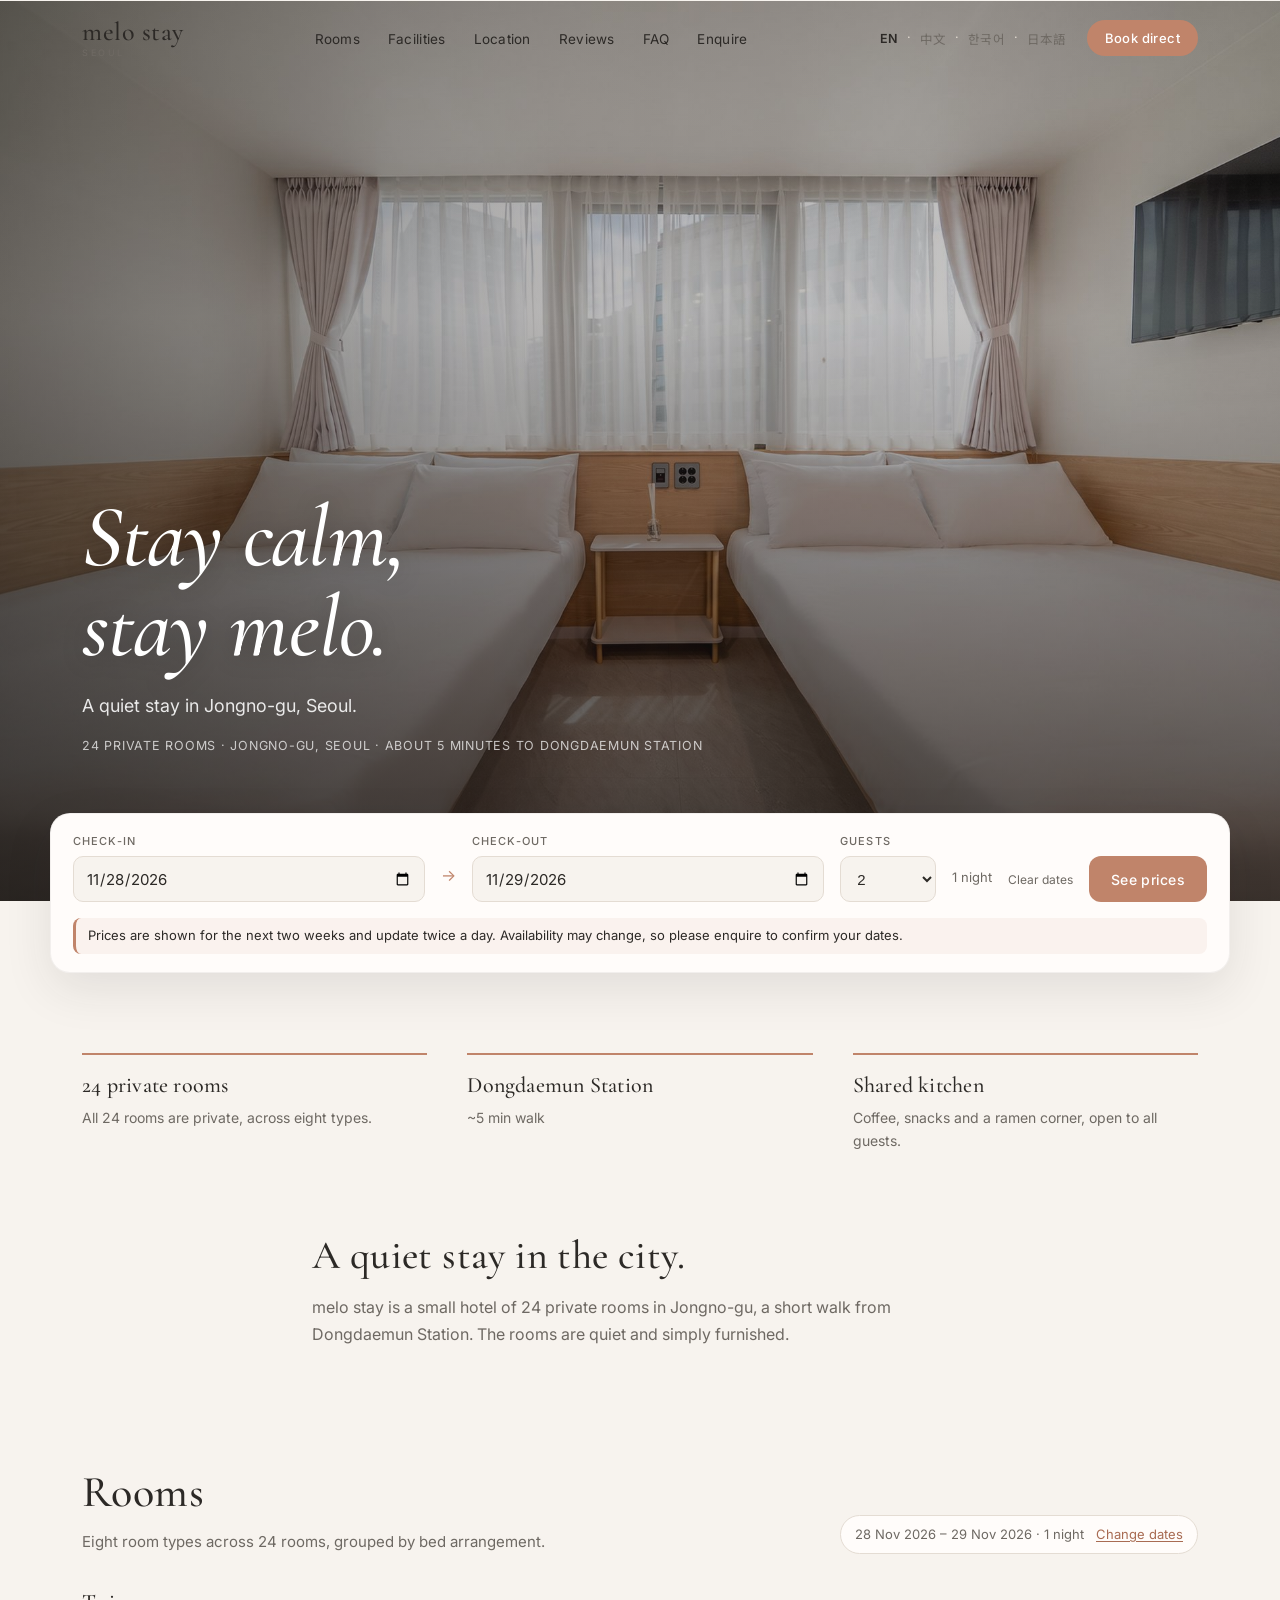
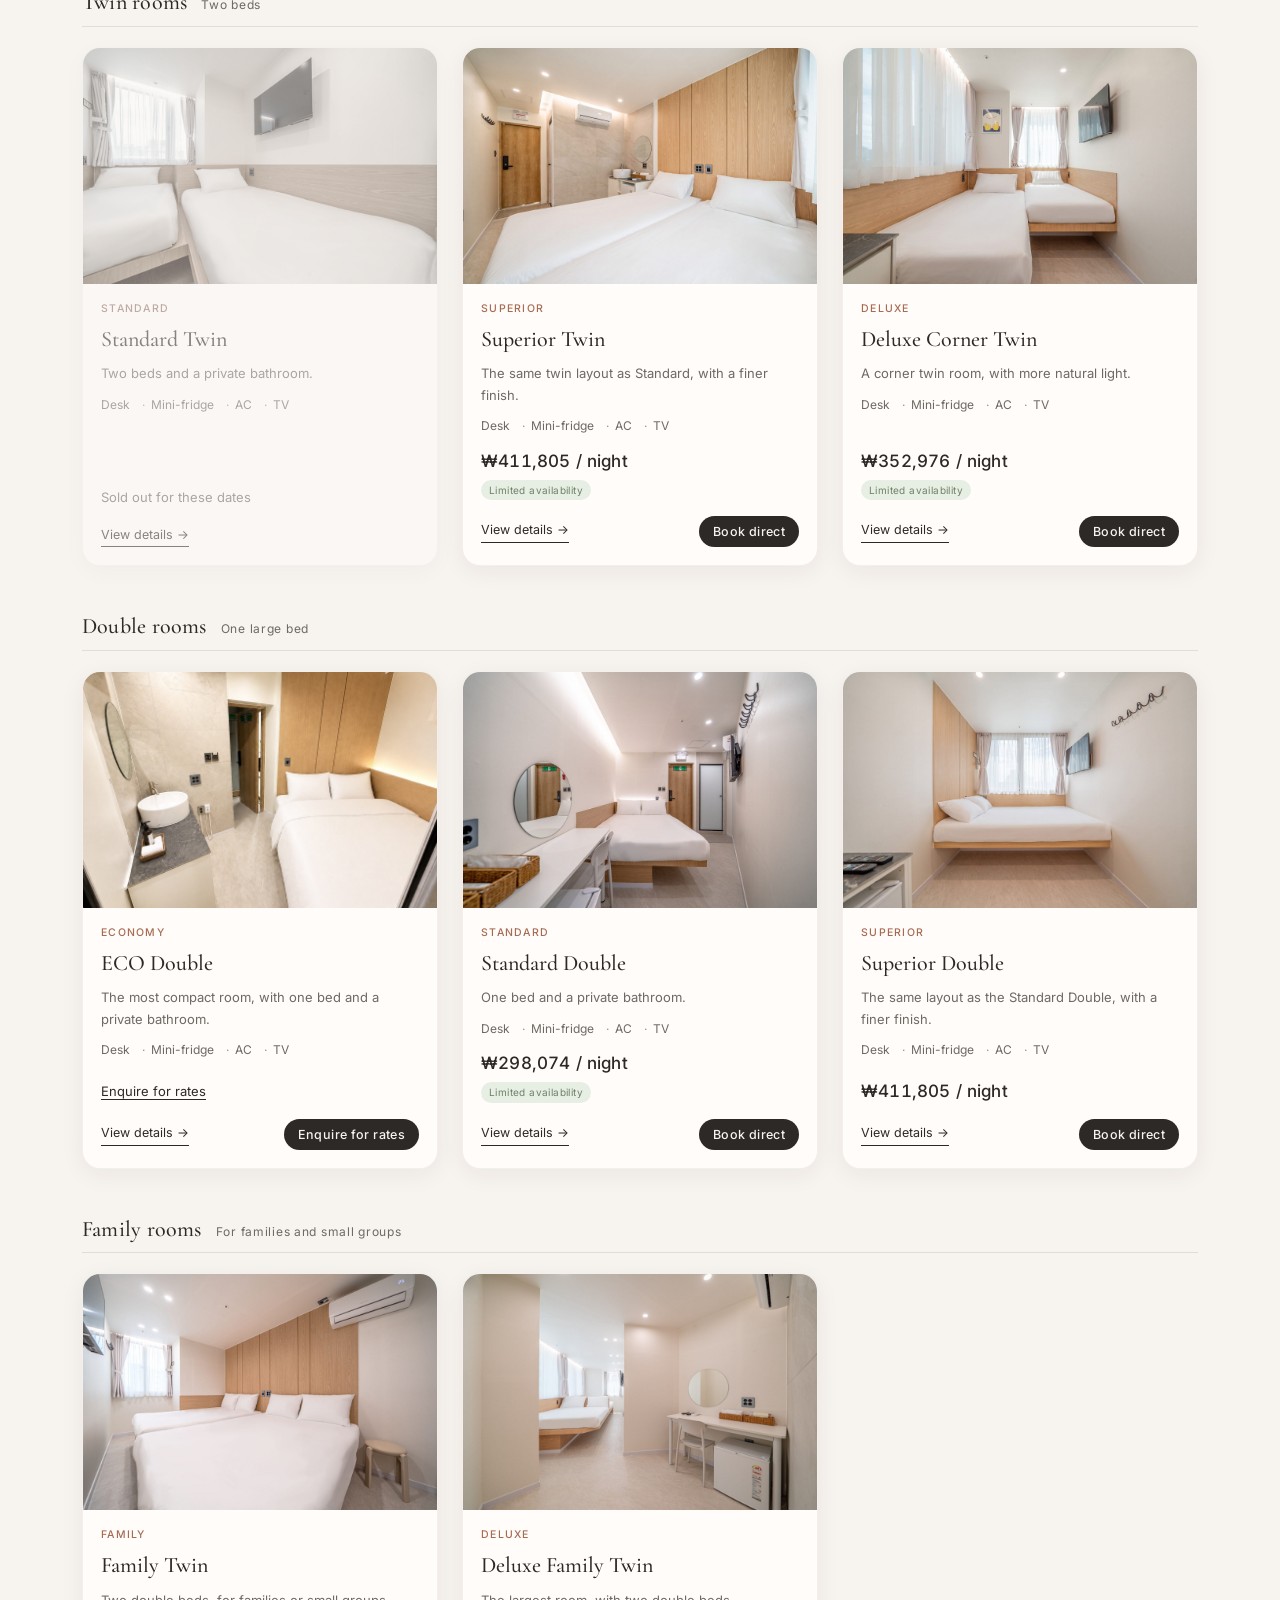
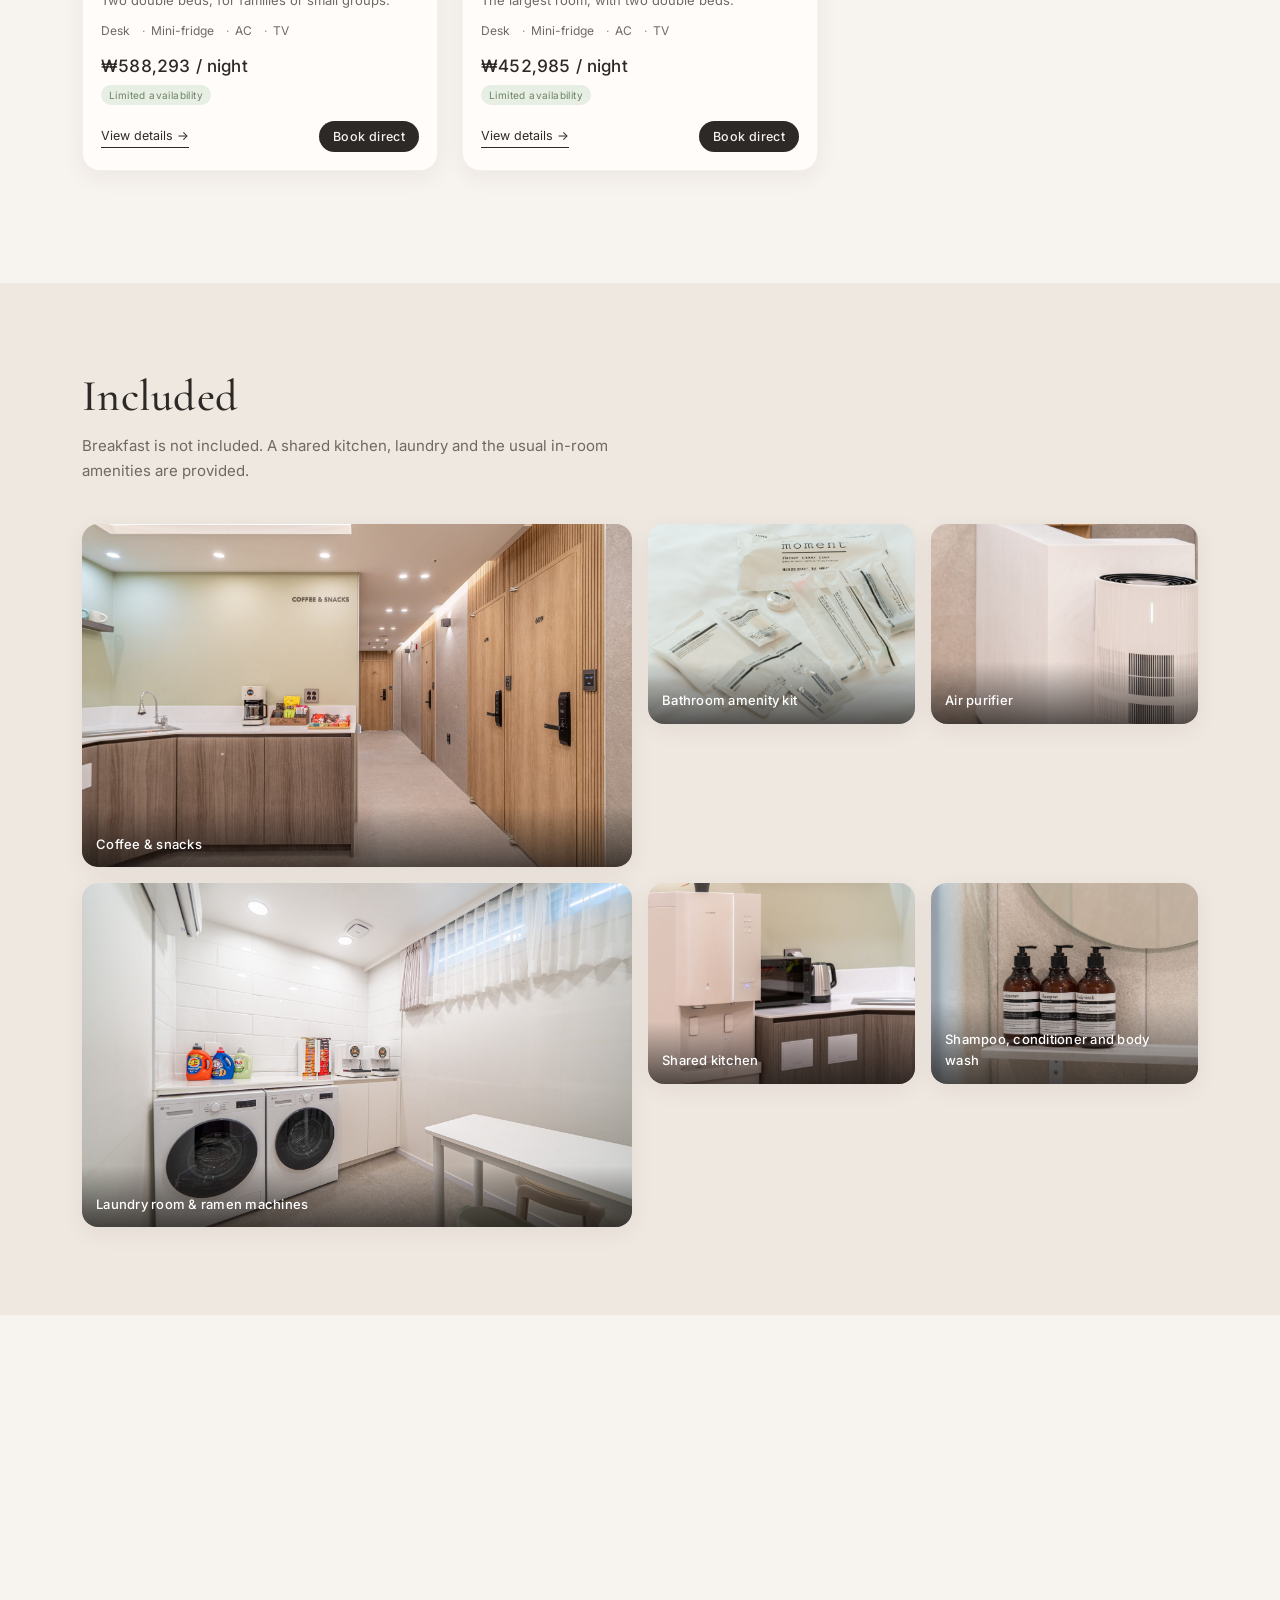
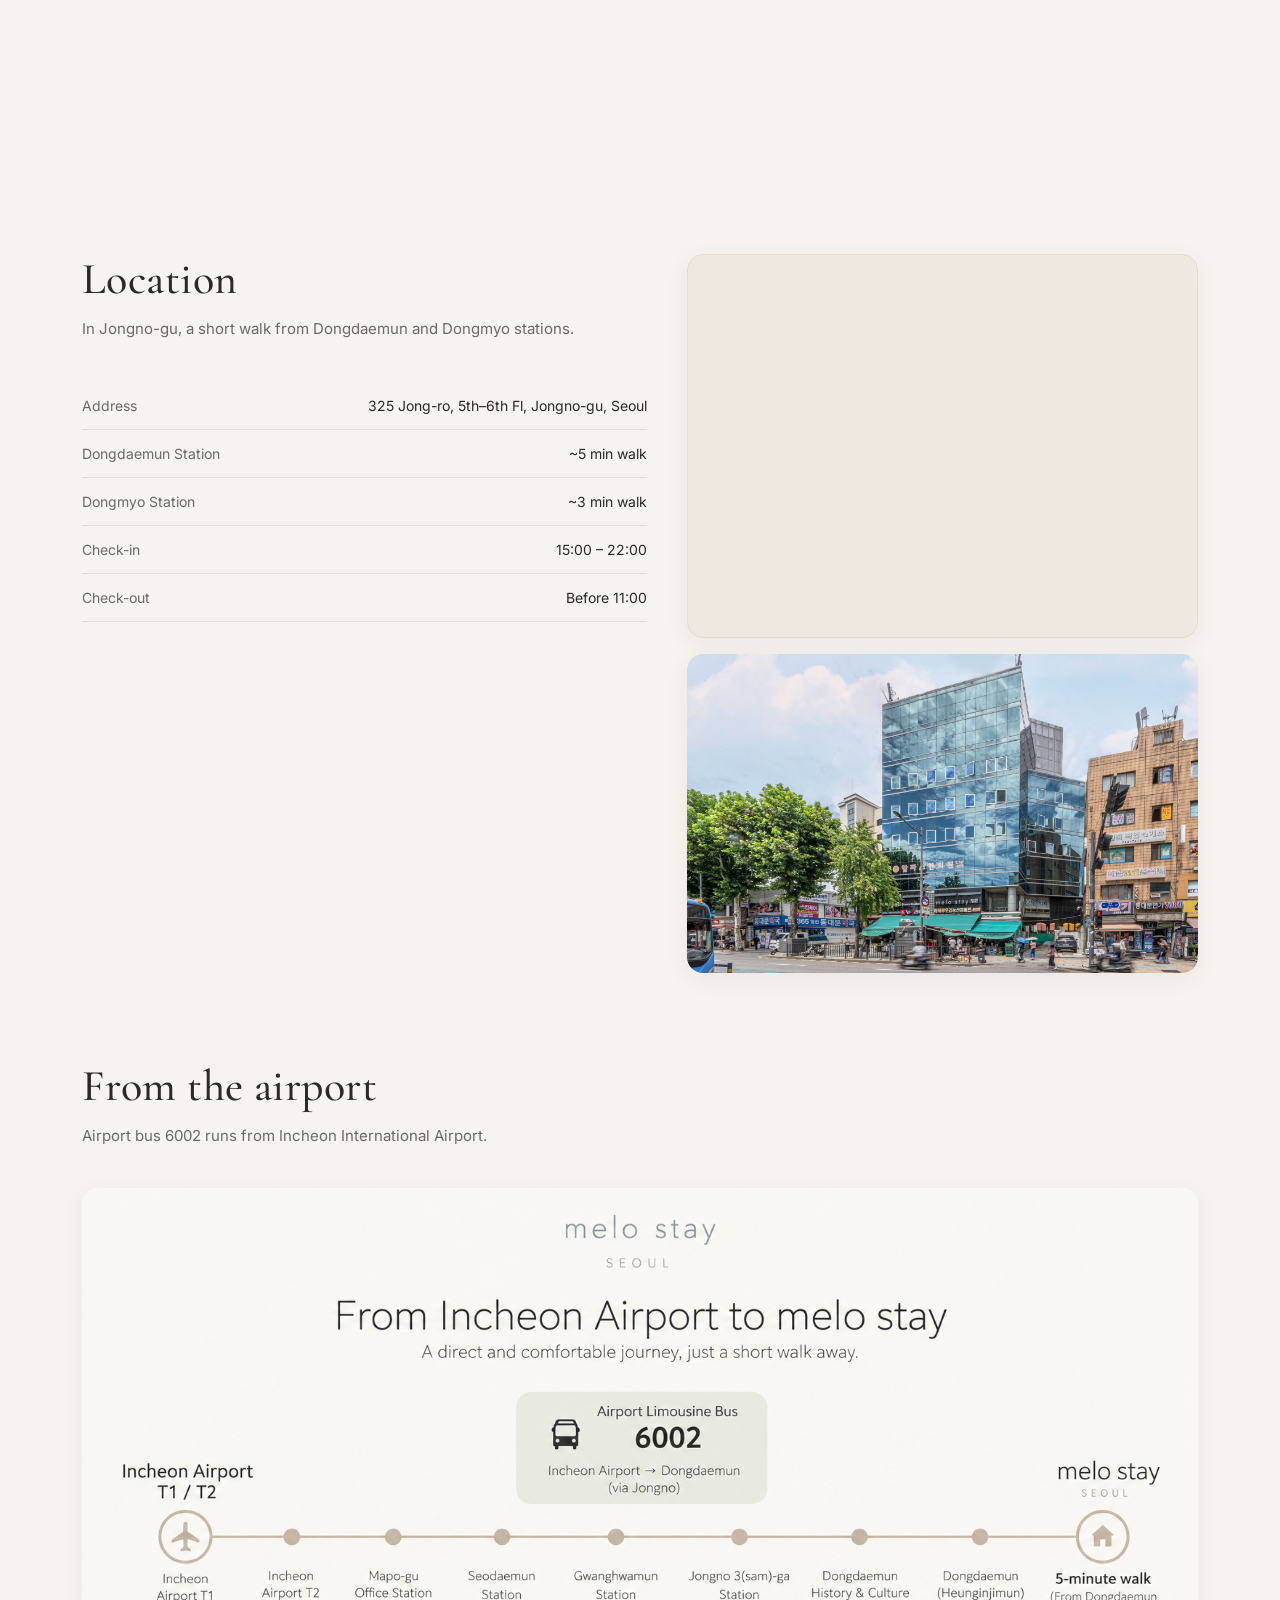
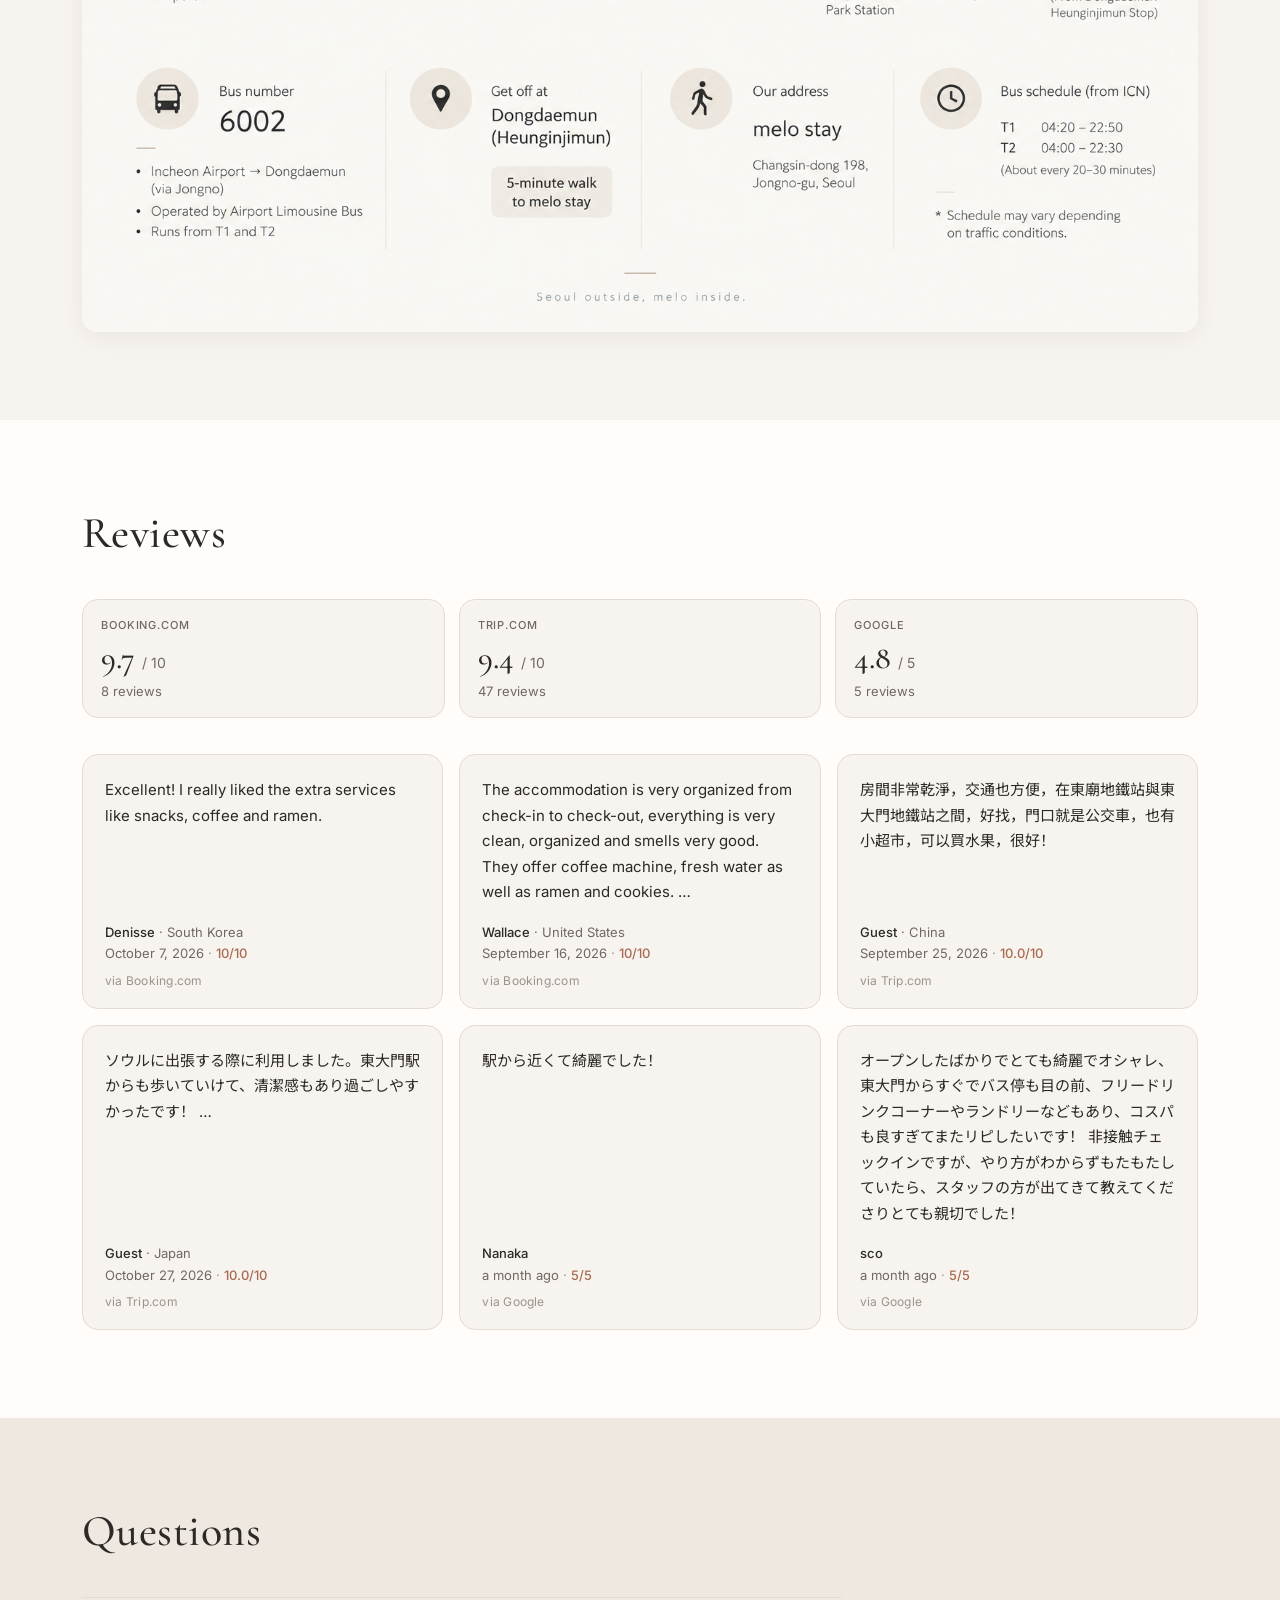
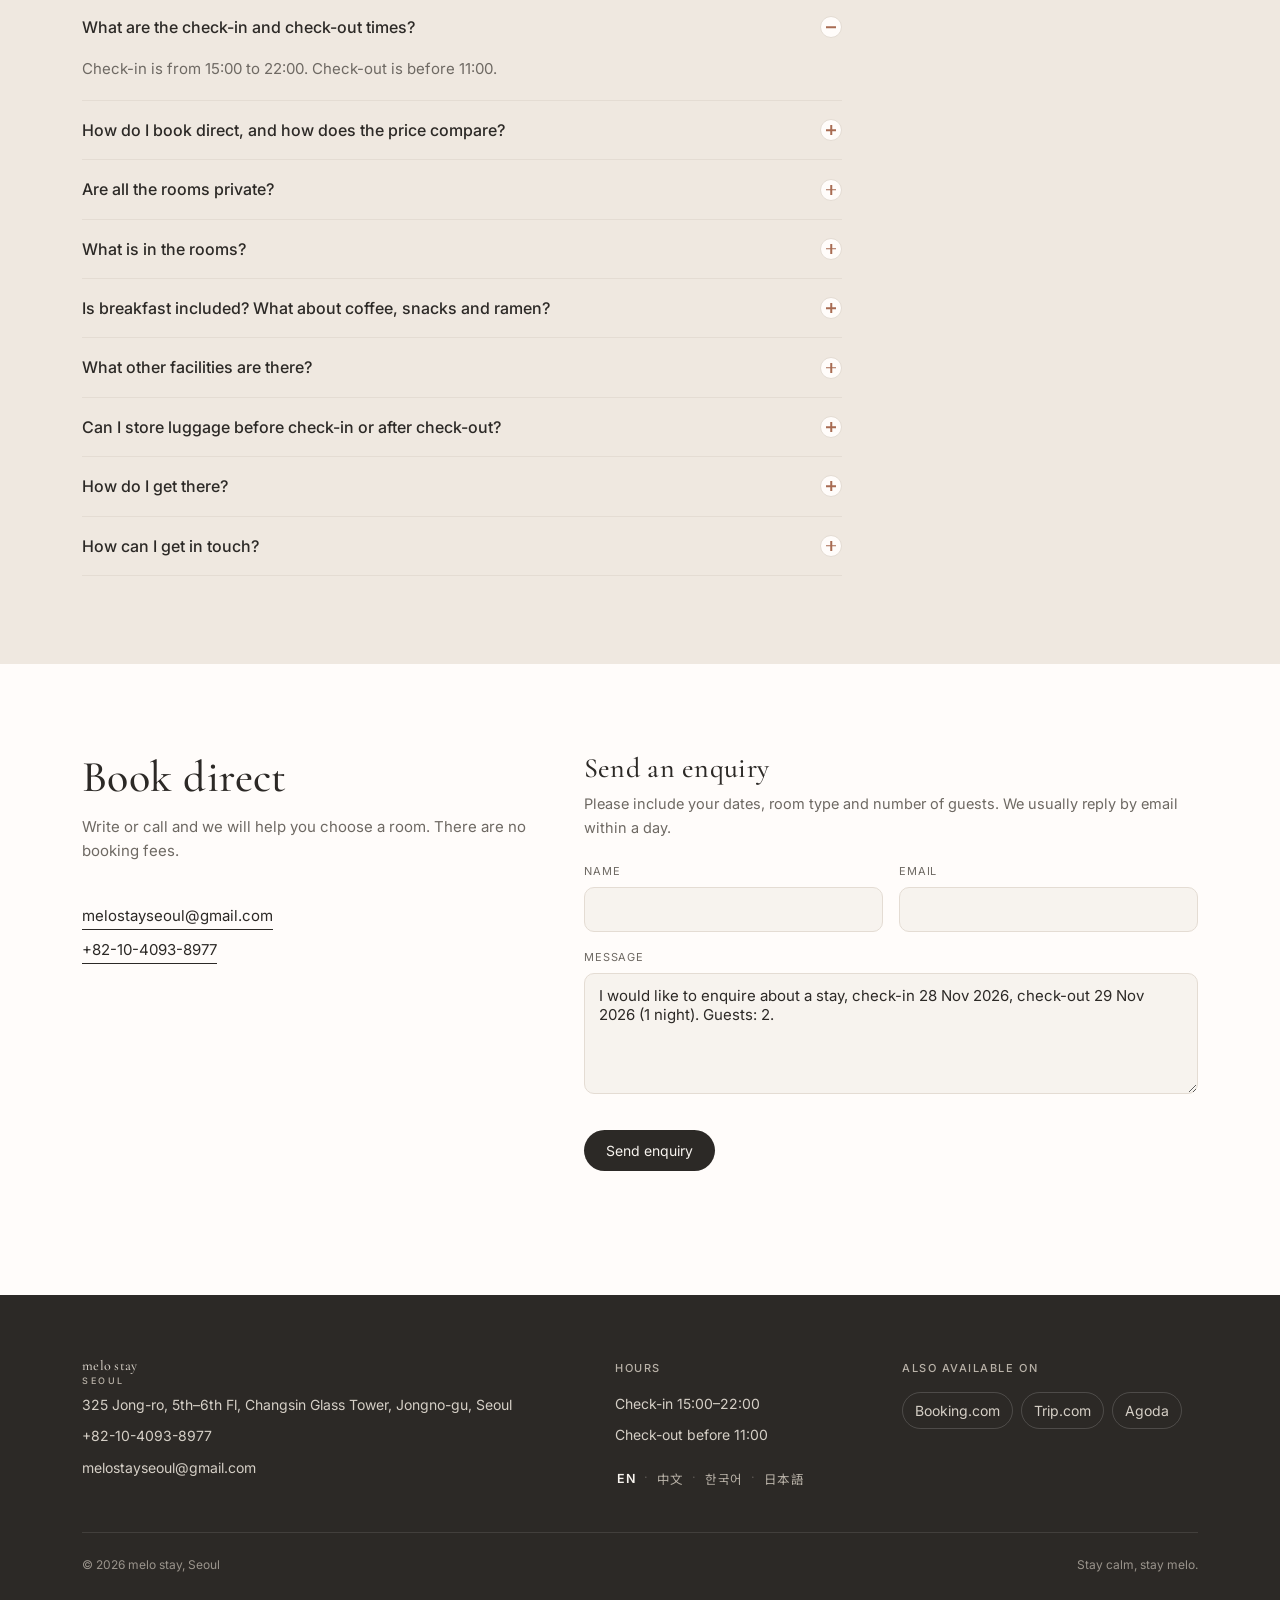
==== commit 44af70f3: "Remove strikethrough Booking.com price" ====
--- a/index.html
+++ b/index.html
@@ -2228,6 +2228,7 @@
     return '₩' + Math.round(amount).toLocaleString('en-US');
   }
   function otaMark(amount){
+    if(!discountPct()) return '';
     return '<s class="price-ota">' + formatKrw(amount) + '</s>';
   }
   function priceText(key, vars){
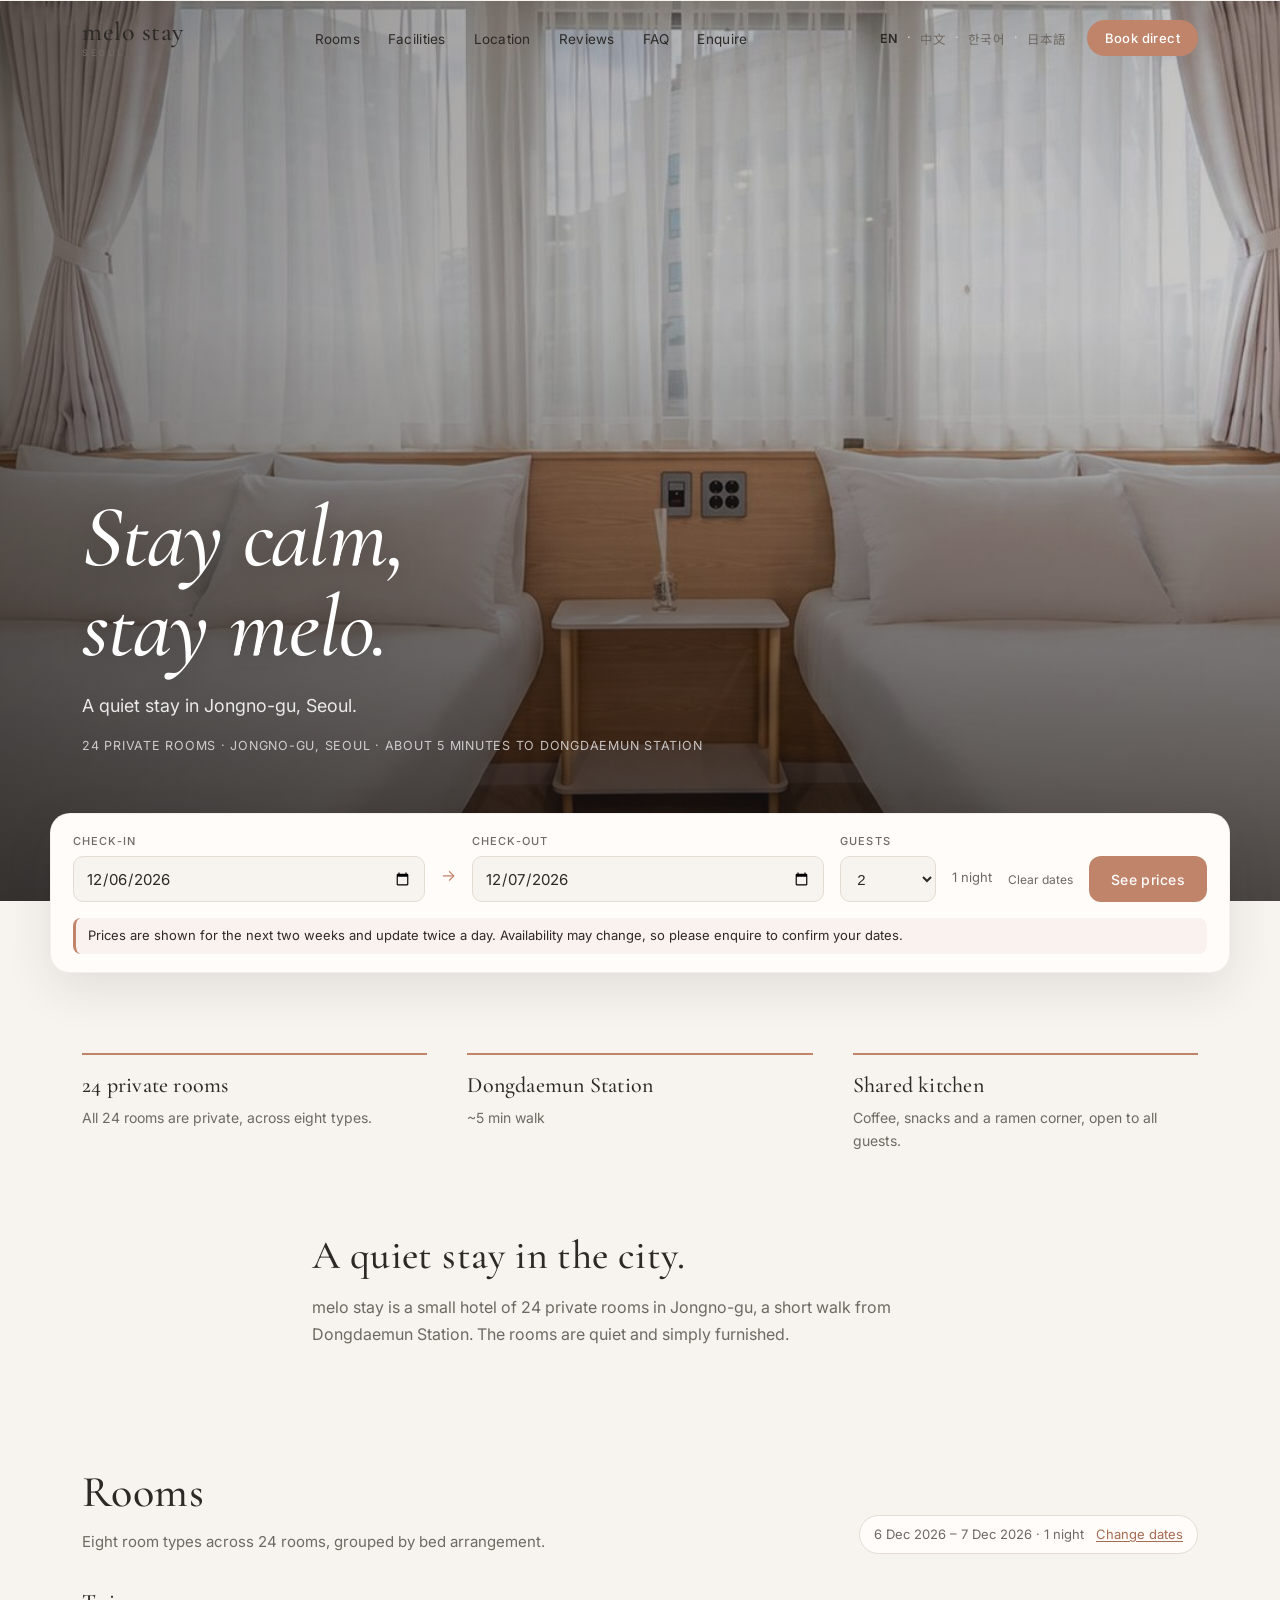
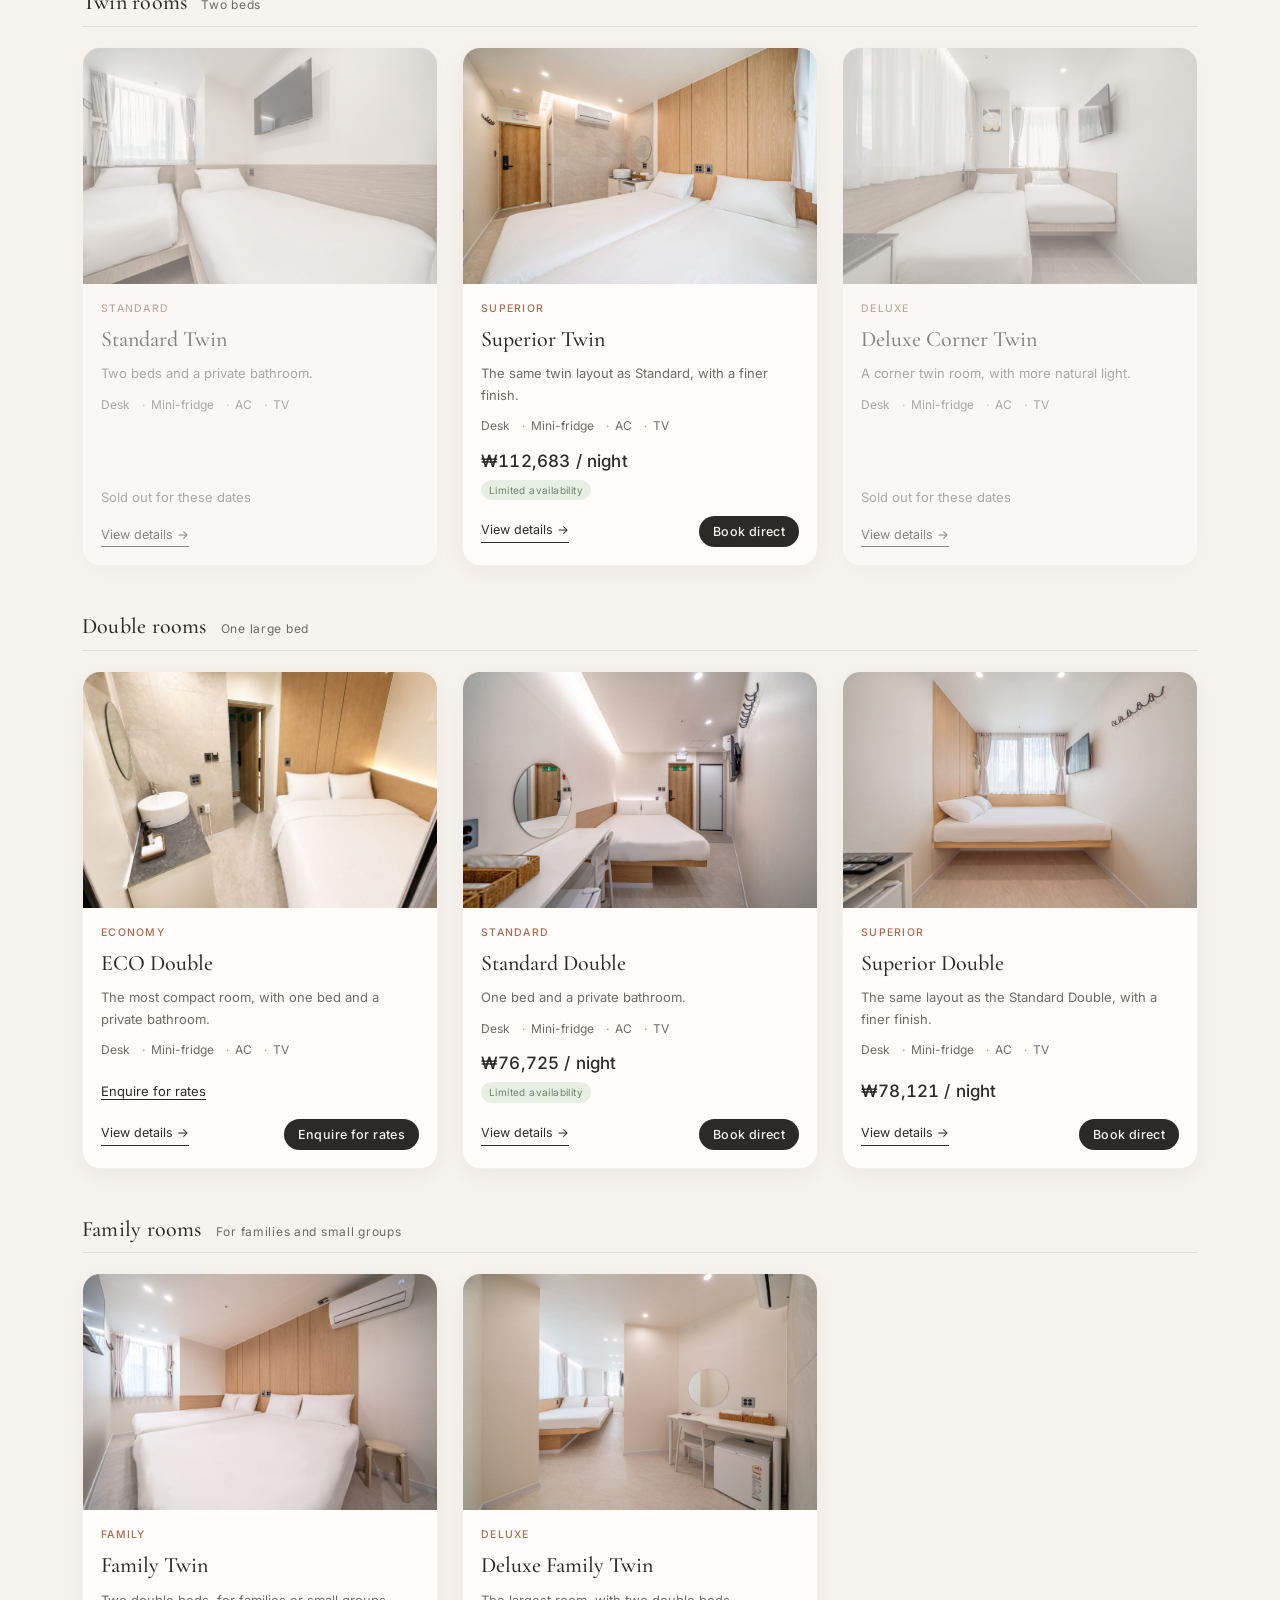
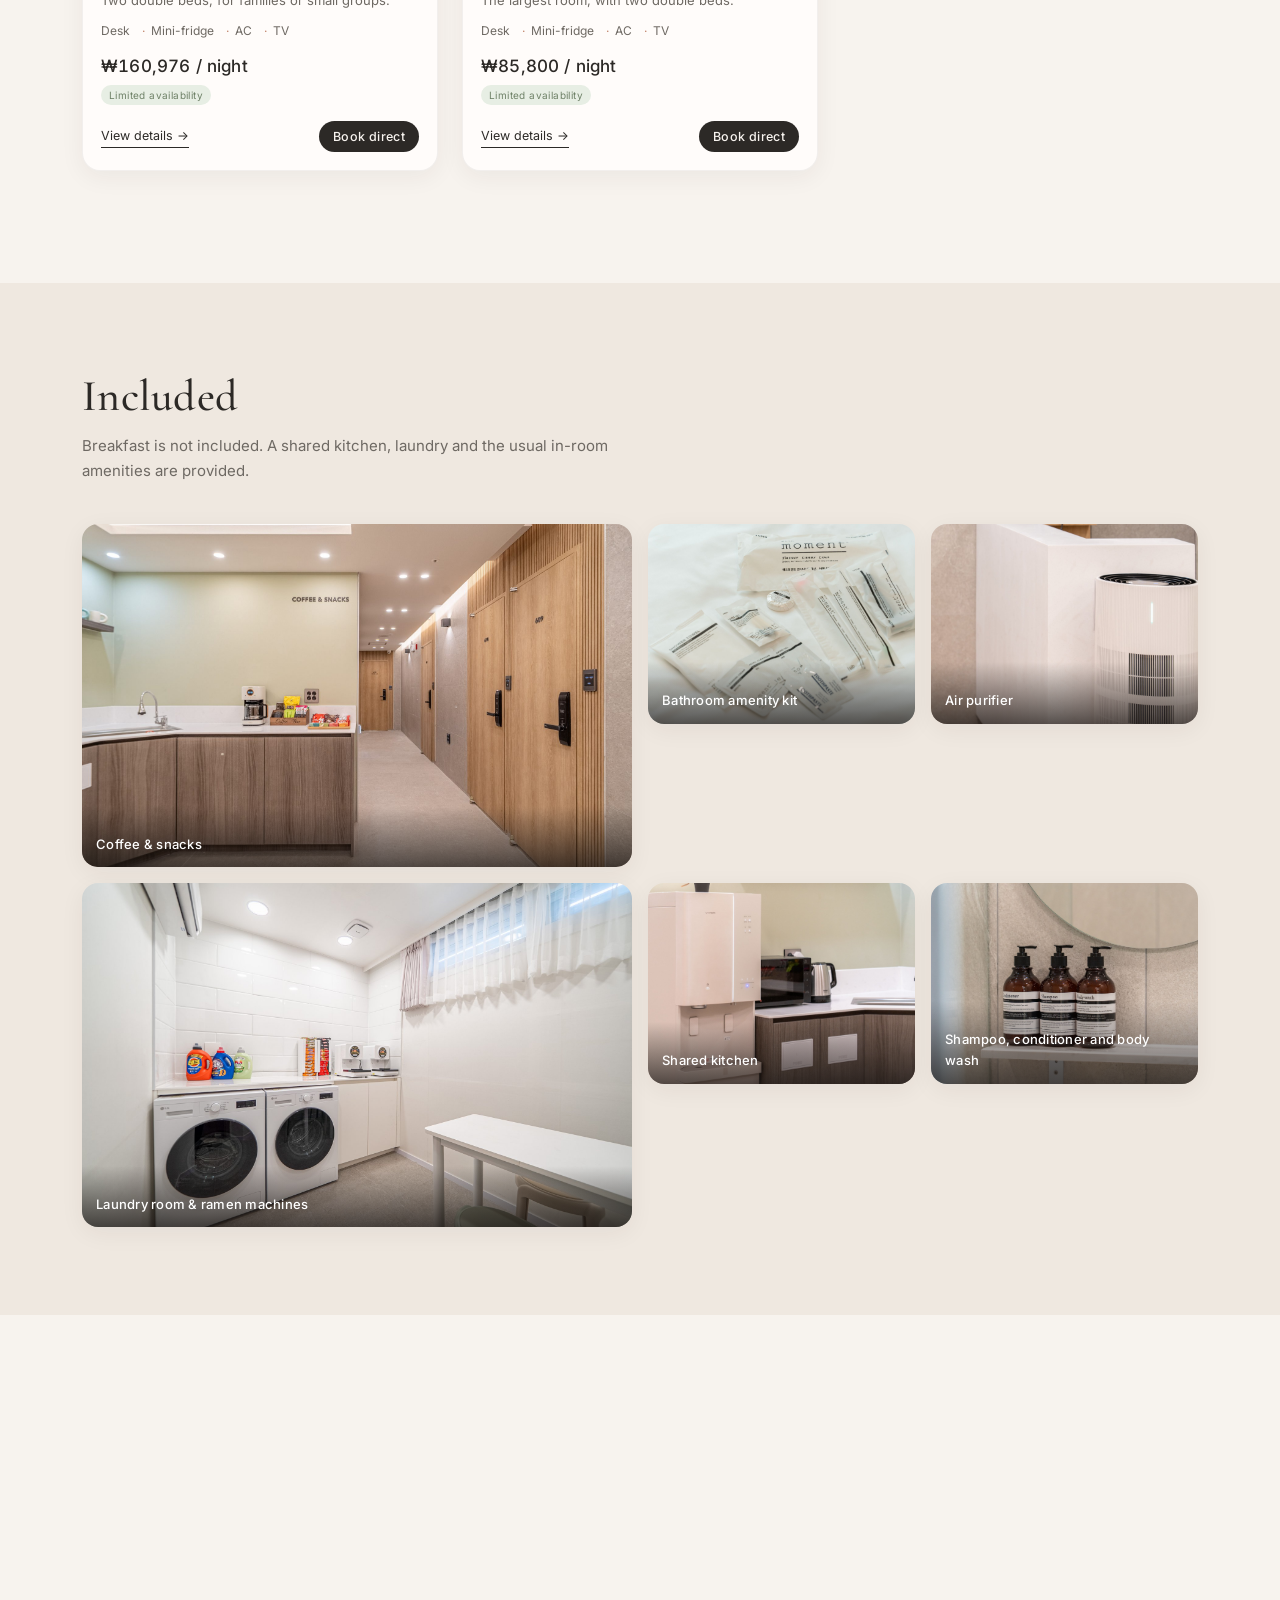
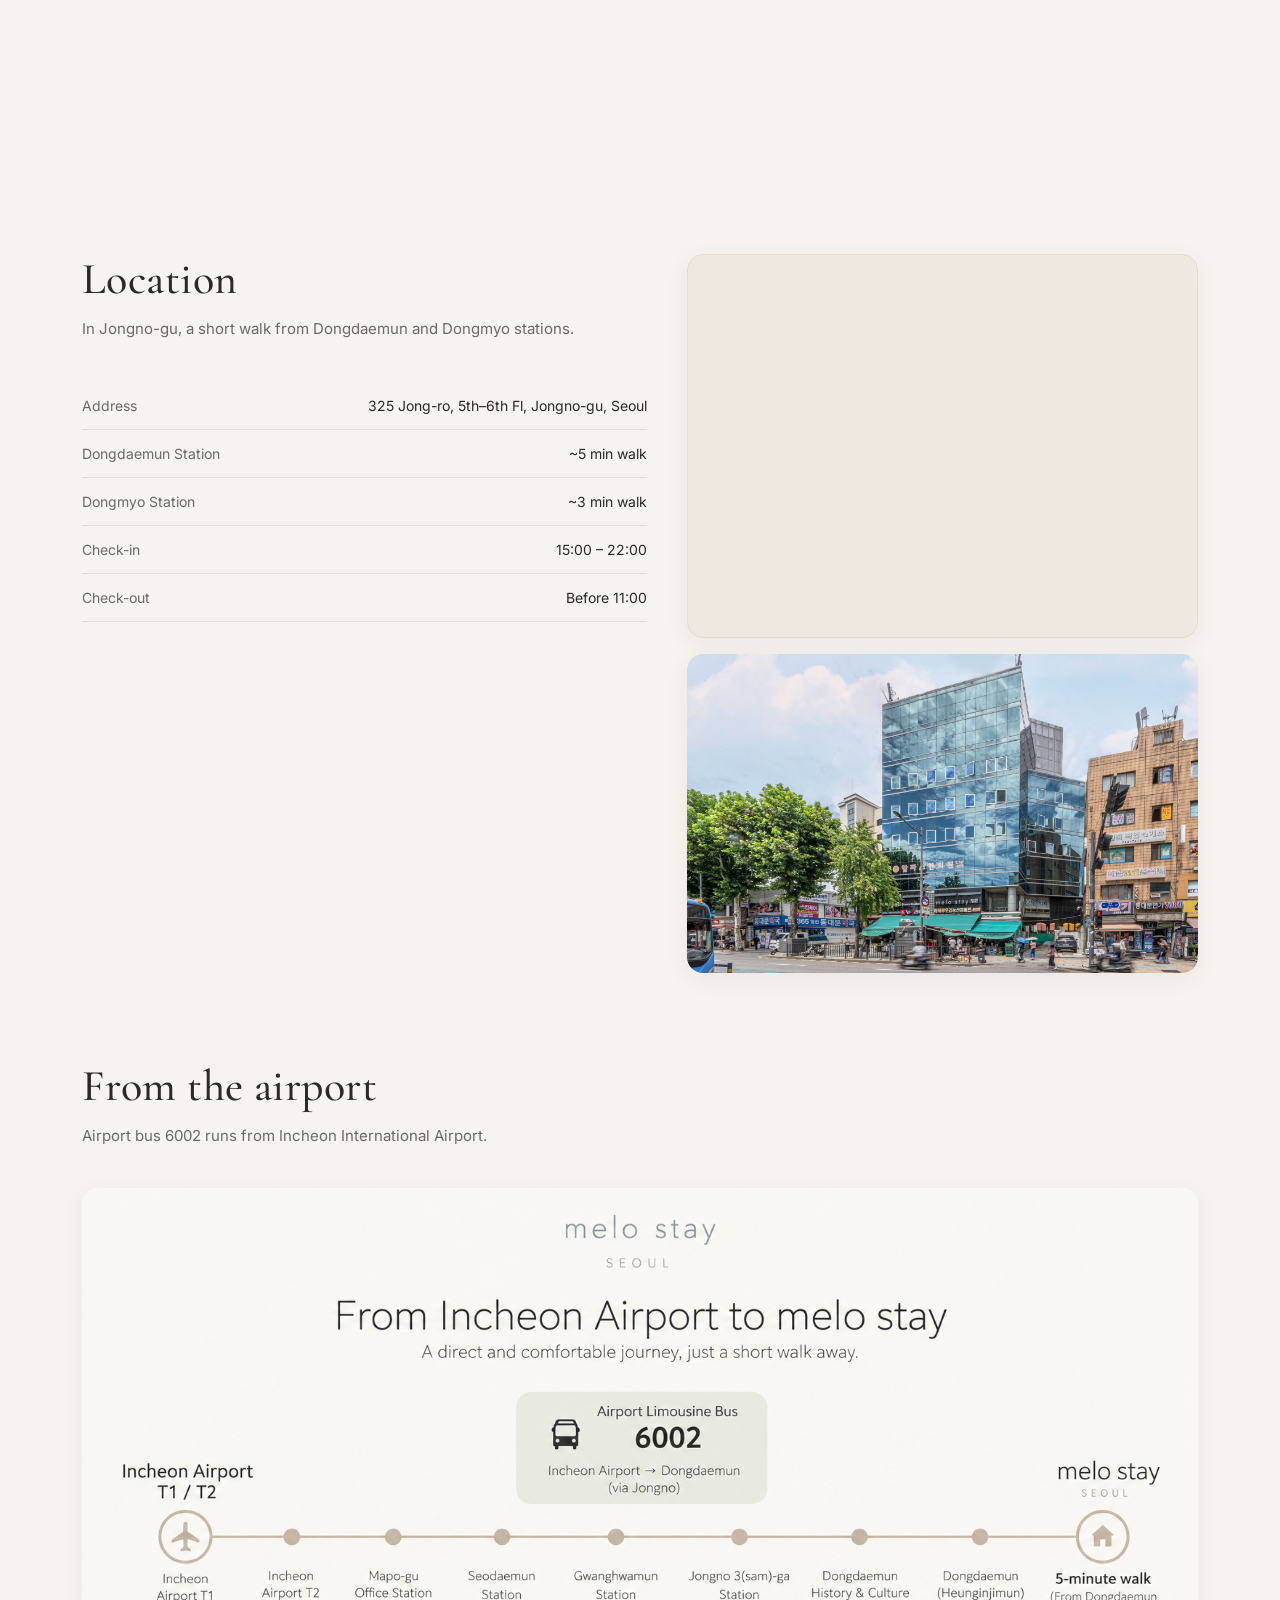
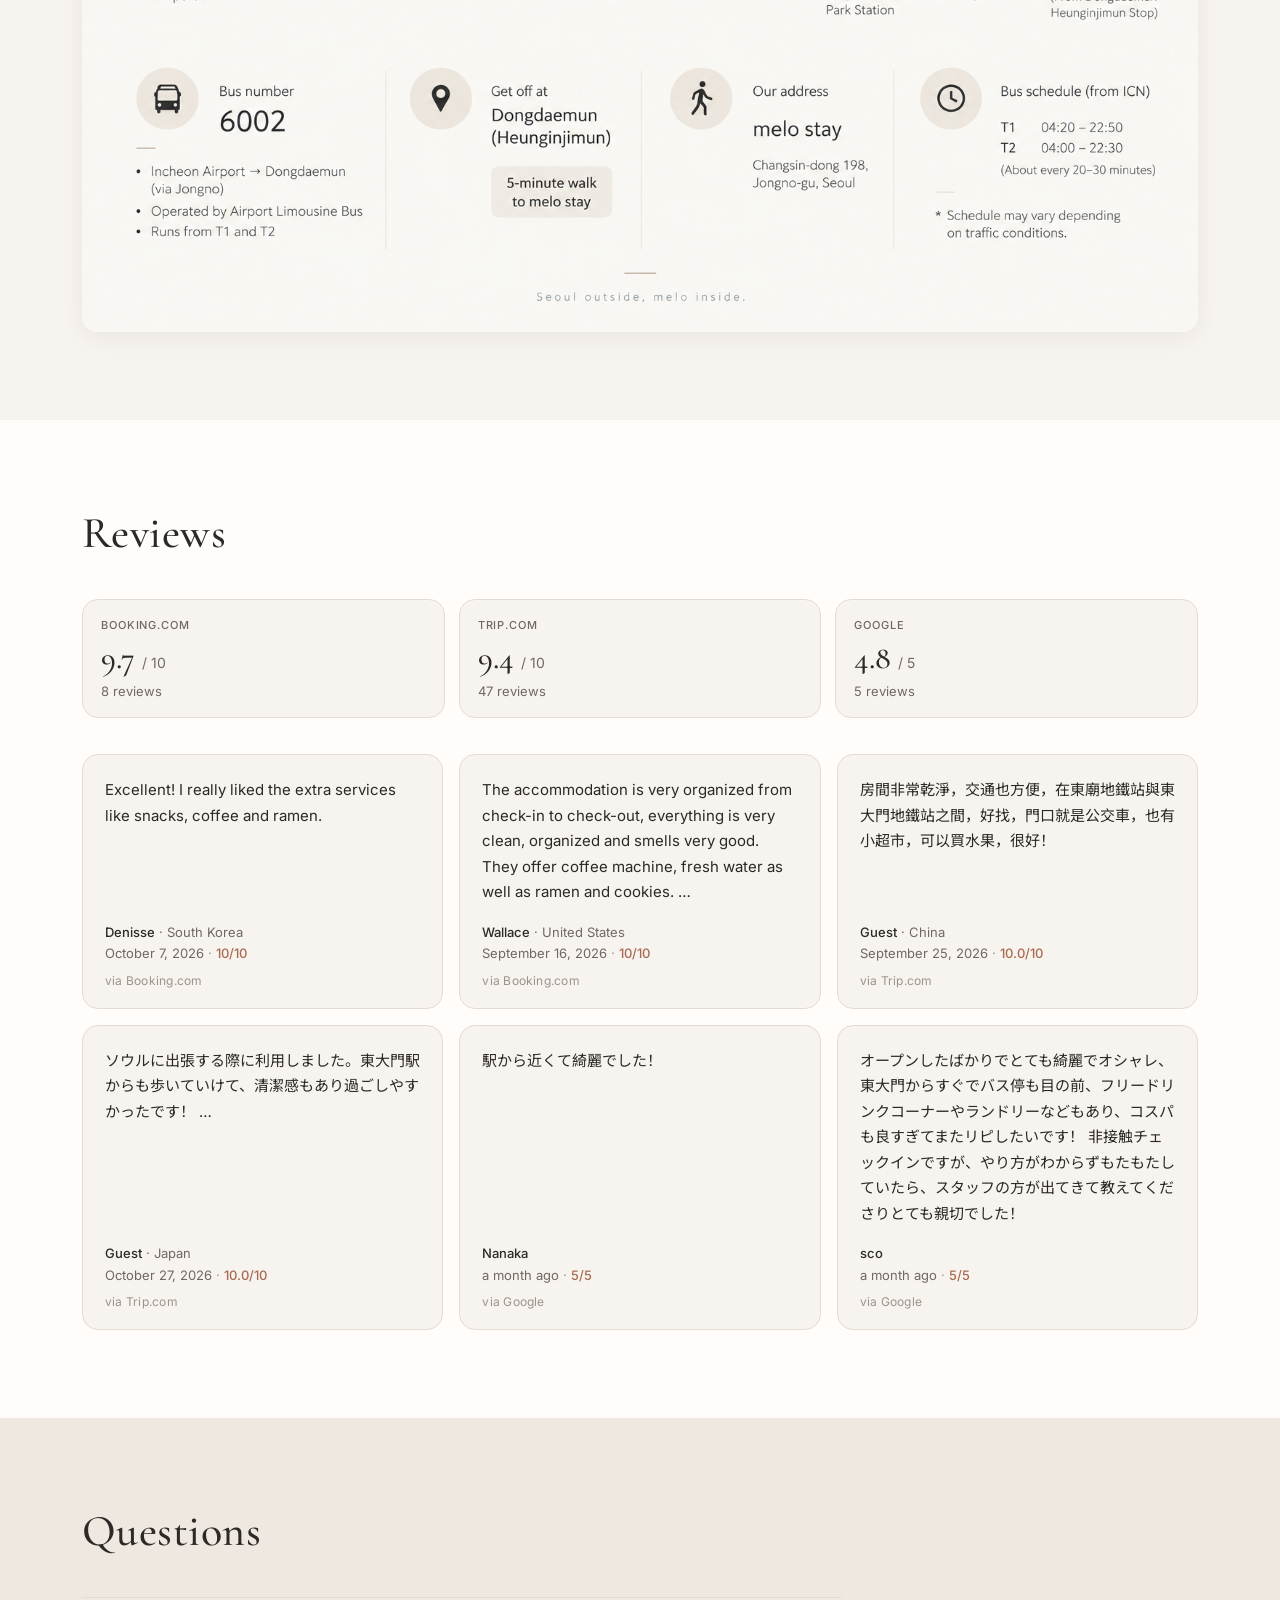
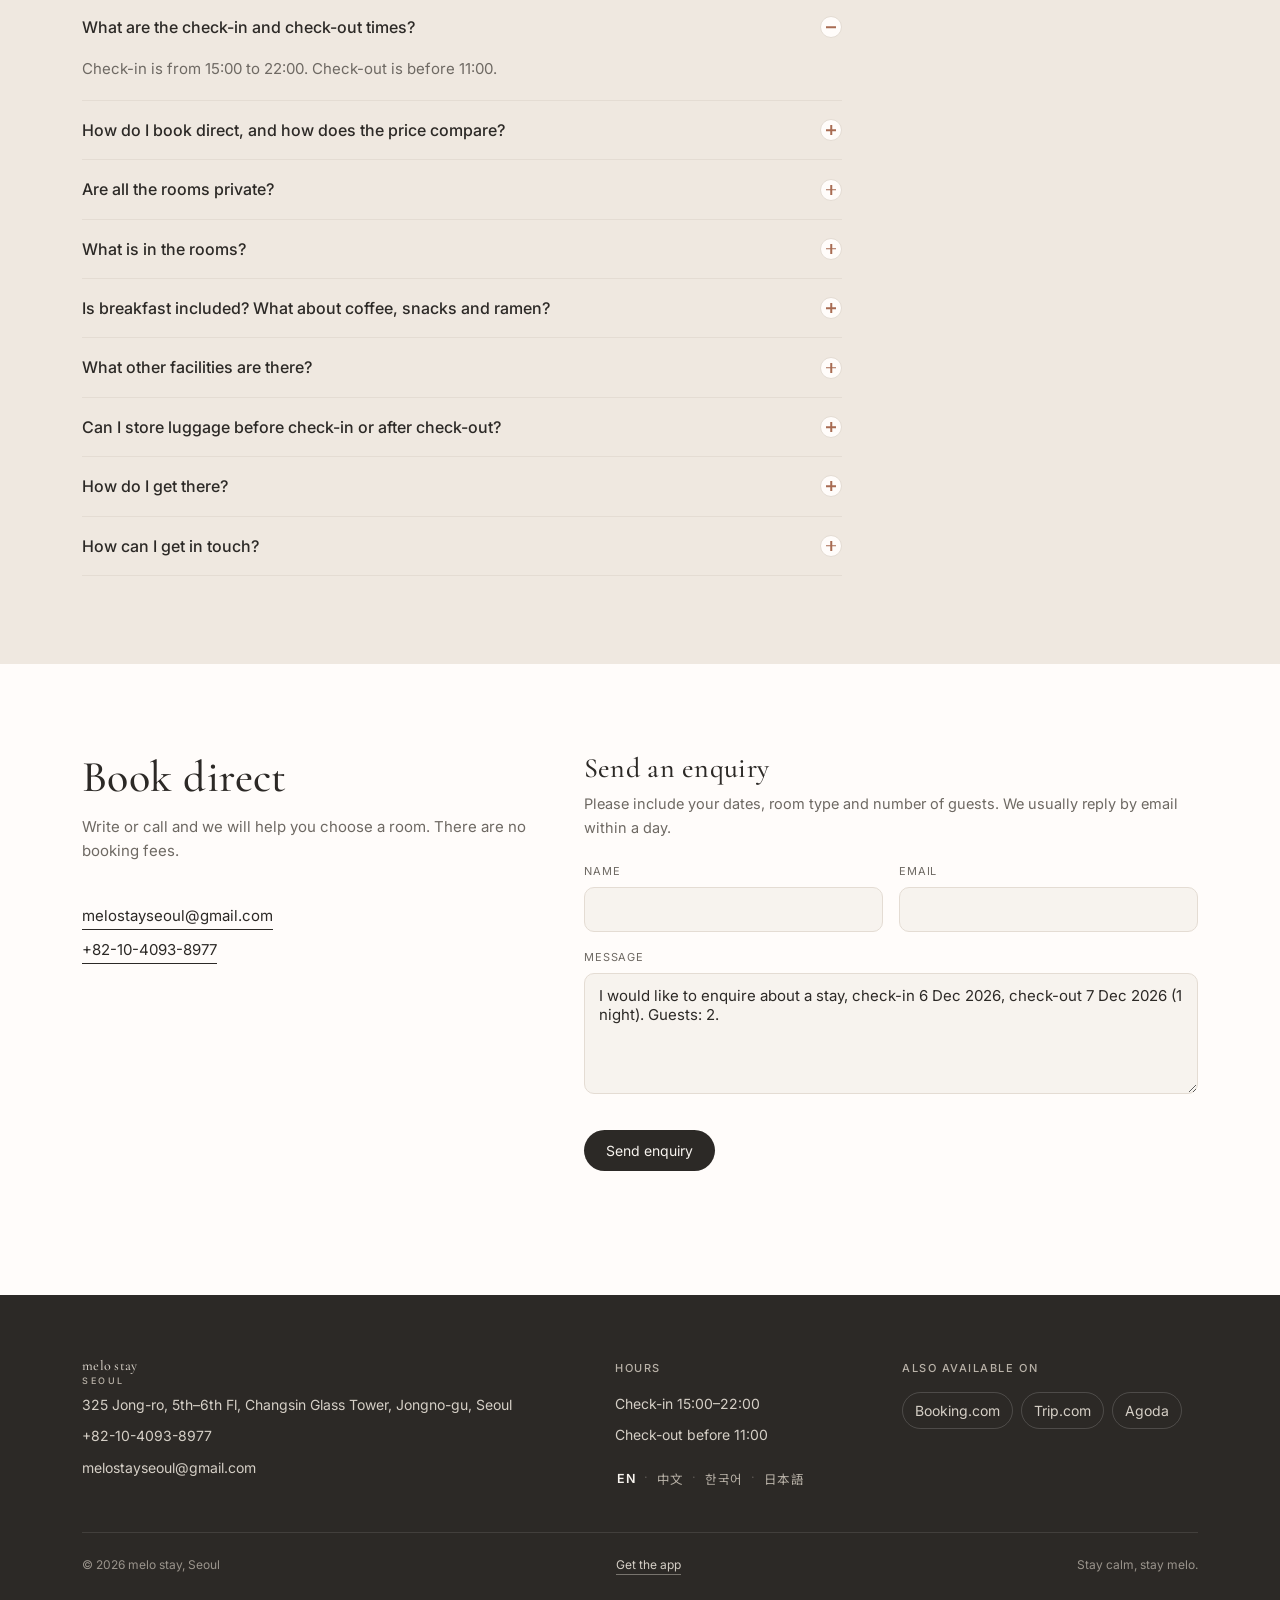
==== commit e5631ba4: "Add an installable guest app at /app. Guests can browse rooms, see Booking.com rates from prices.jso" ====
--- a/index.html
+++ b/index.html
@@ -506,6 +506,8 @@
     display:flex;justify-content:space-between;flex-wrap:wrap;gap:12px;
     font-size:12px;color:#9A948C;
   }
+  .footer-bottom a{color:#D5CFC6;border-bottom:1px solid rgba(213,207,198,0.45);}
+  .footer-bottom a:hover{color:#fff;}
 
   /* ---------- Lightbox + zoom ---------- */
   .zoomable{cursor:zoom-in;position:relative;}
@@ -1382,6 +1384,7 @@
     </div>
     <div class="footer-bottom">
       <span data-i18n="footer_copy">© 2026 melo stay, Seoul</span>
+      <a href="/app/">Get the app</a>
       <span data-i18n="hero_tagline">Stay calm, stay melo.</span>
     </div>
   </div>
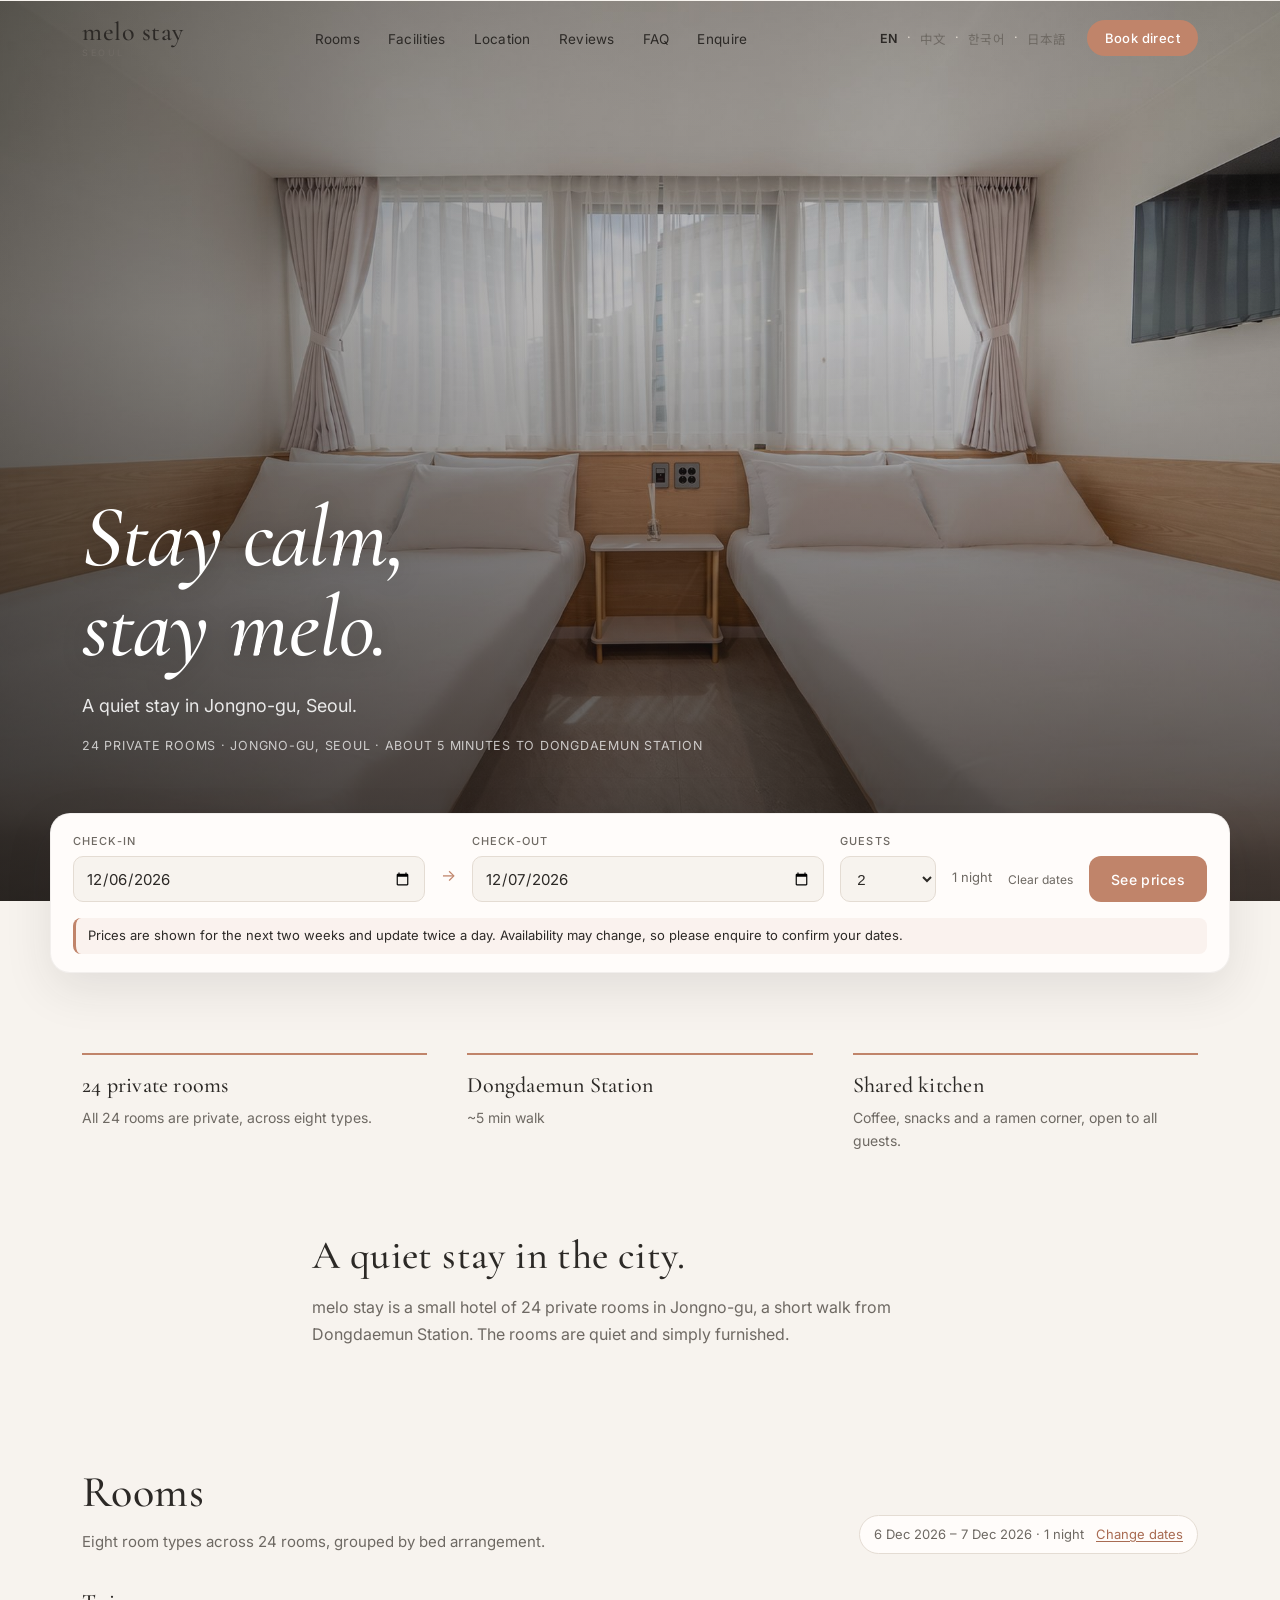
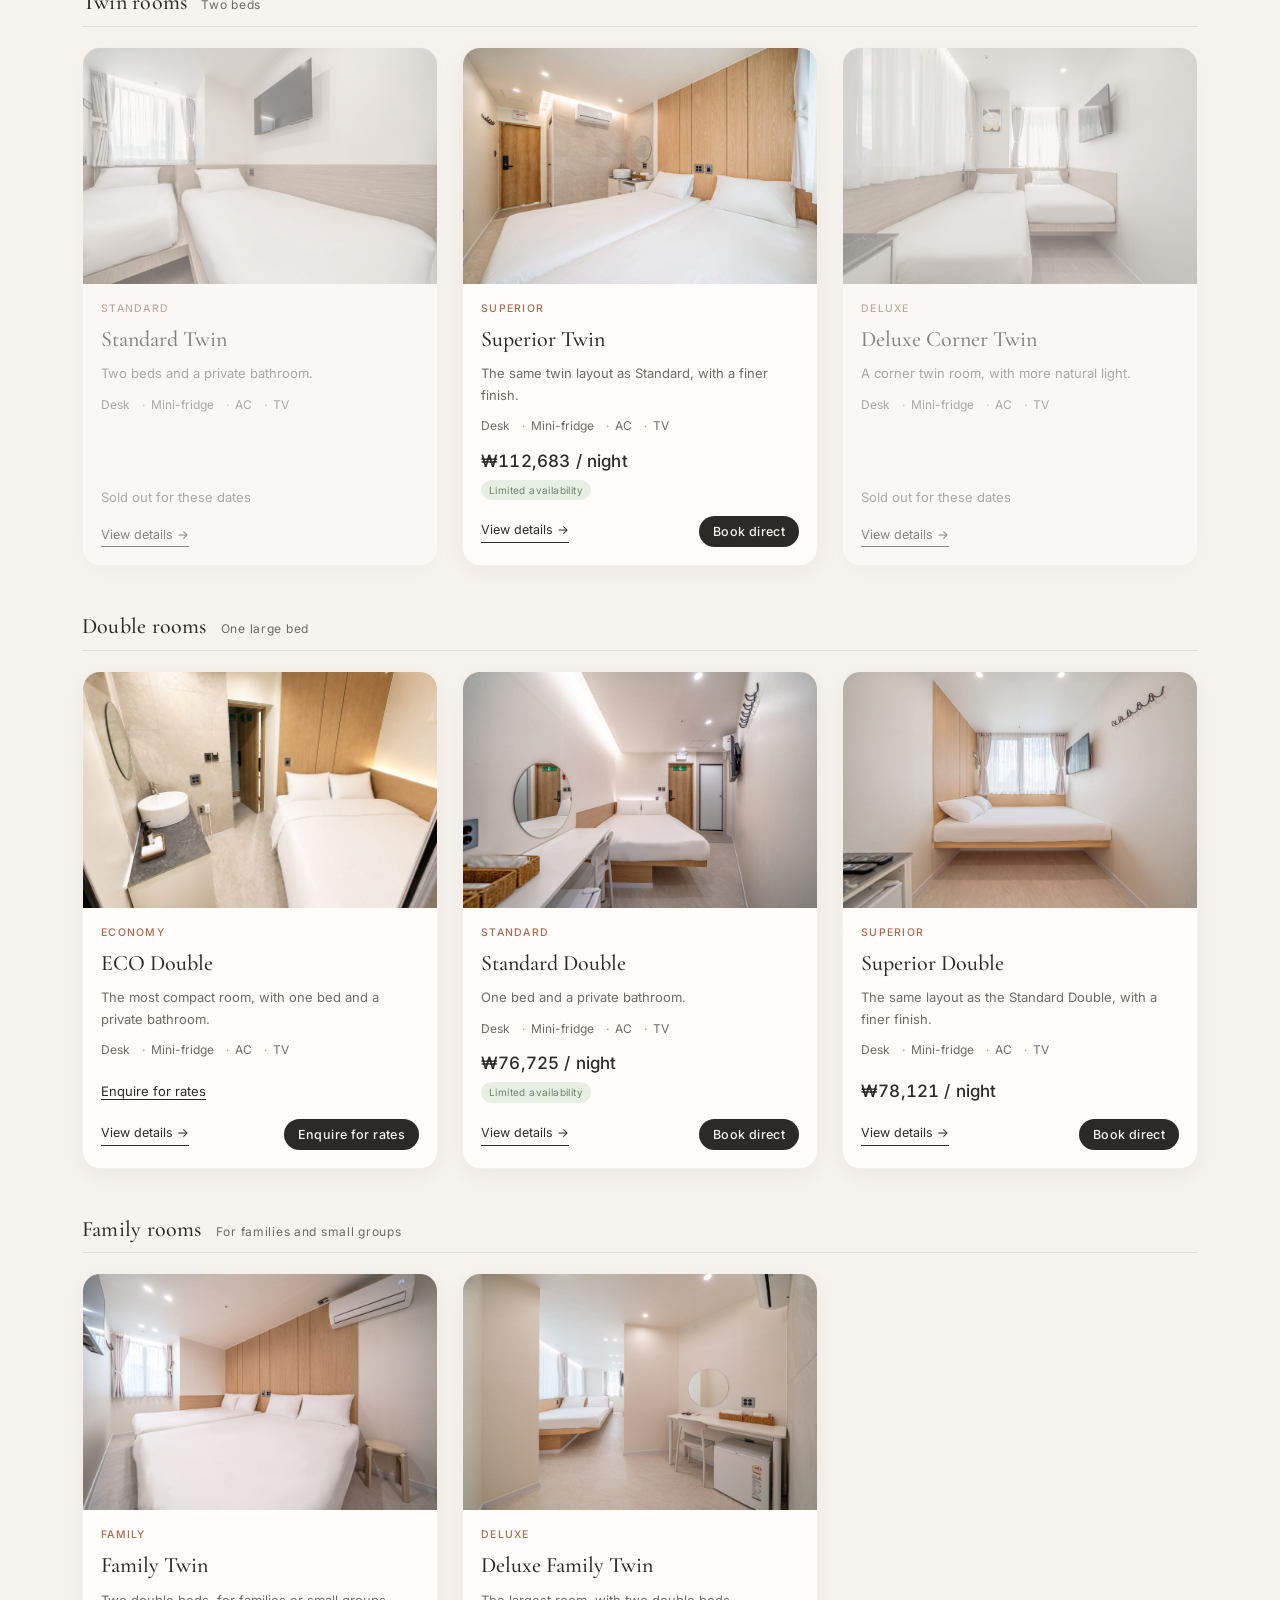
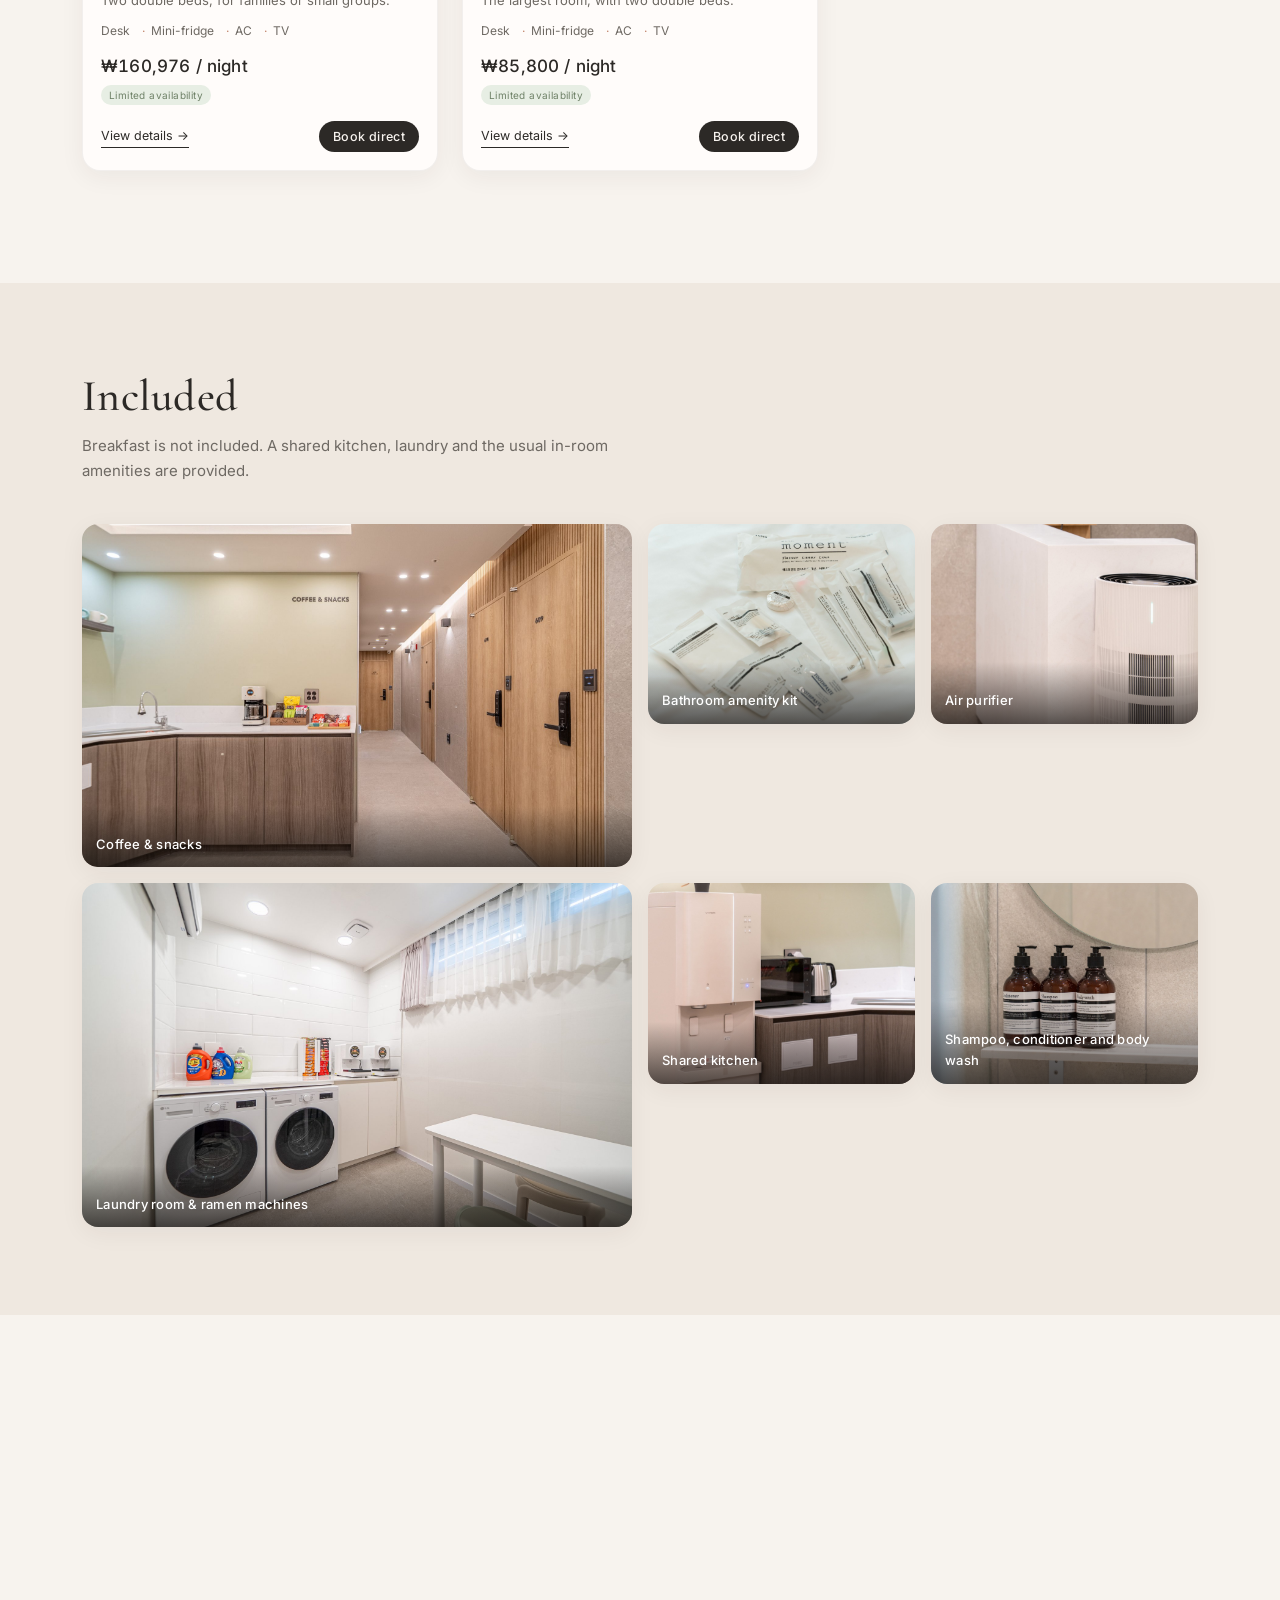
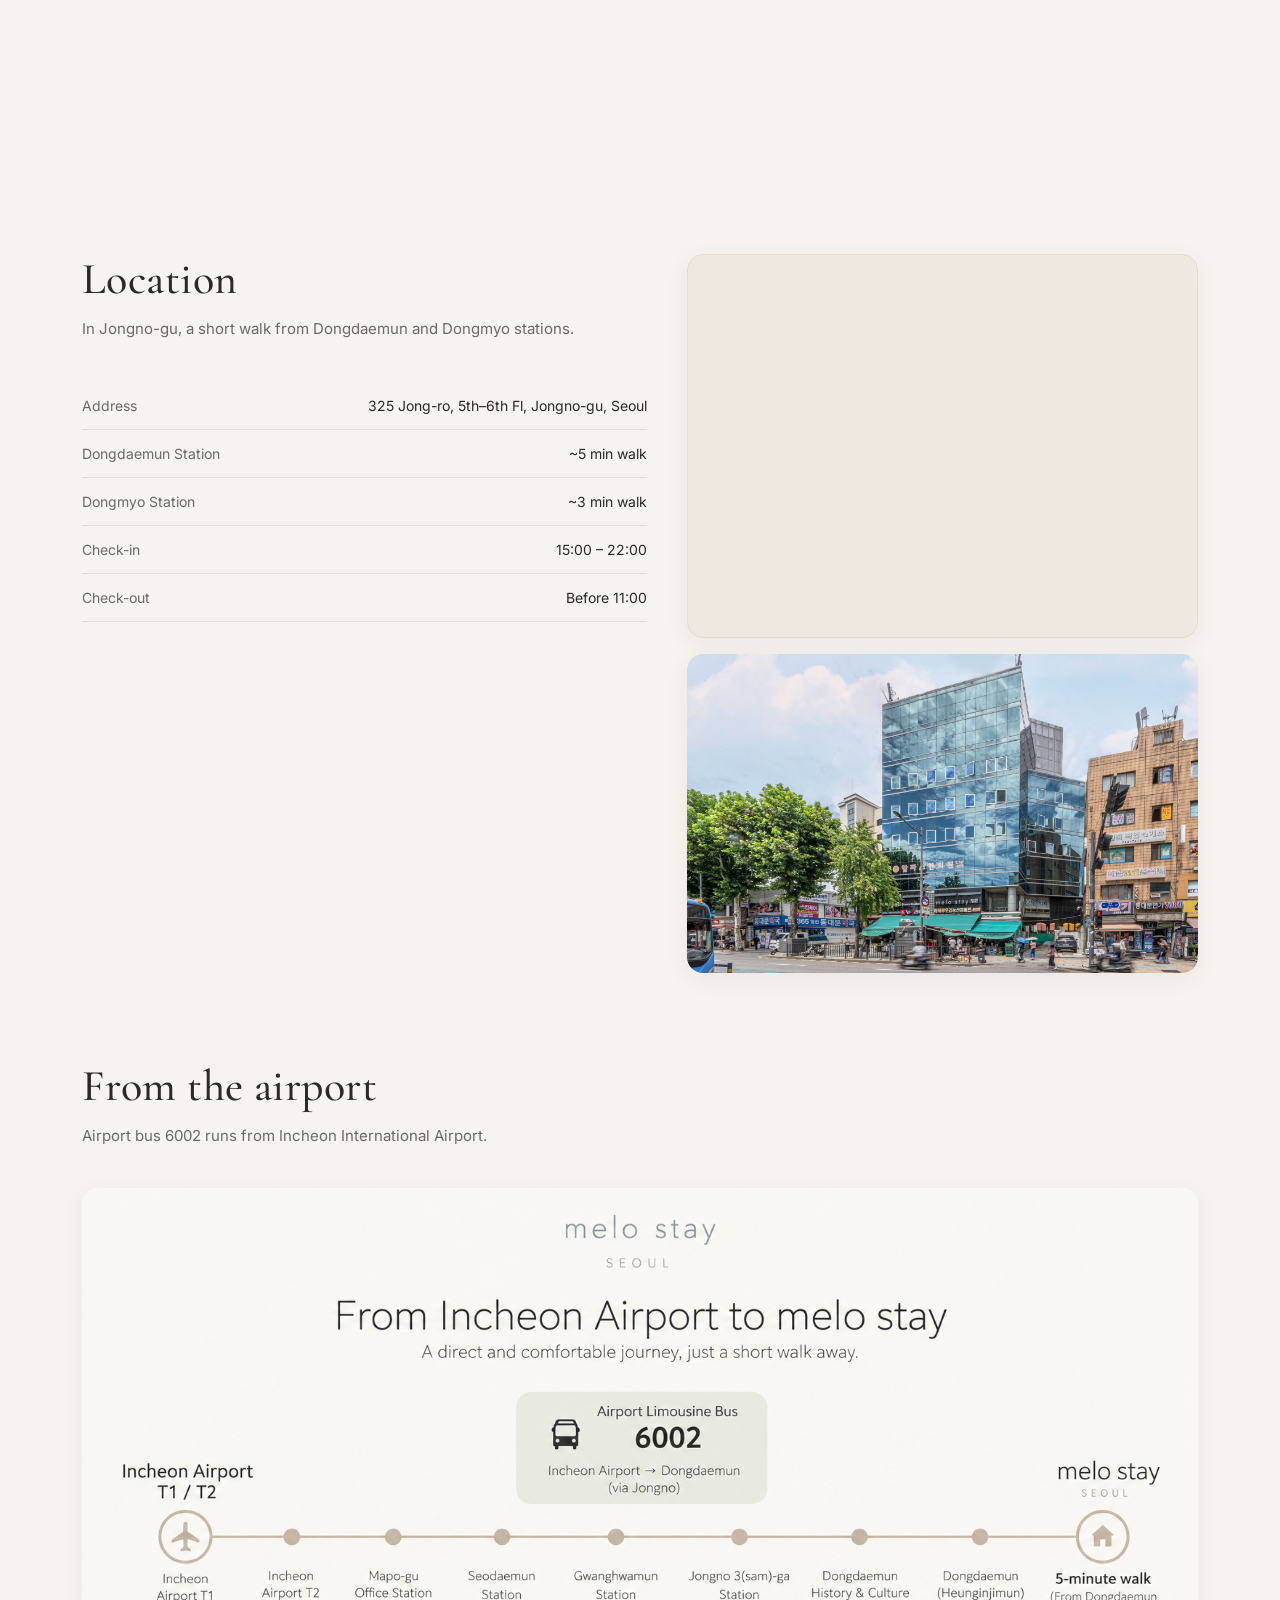
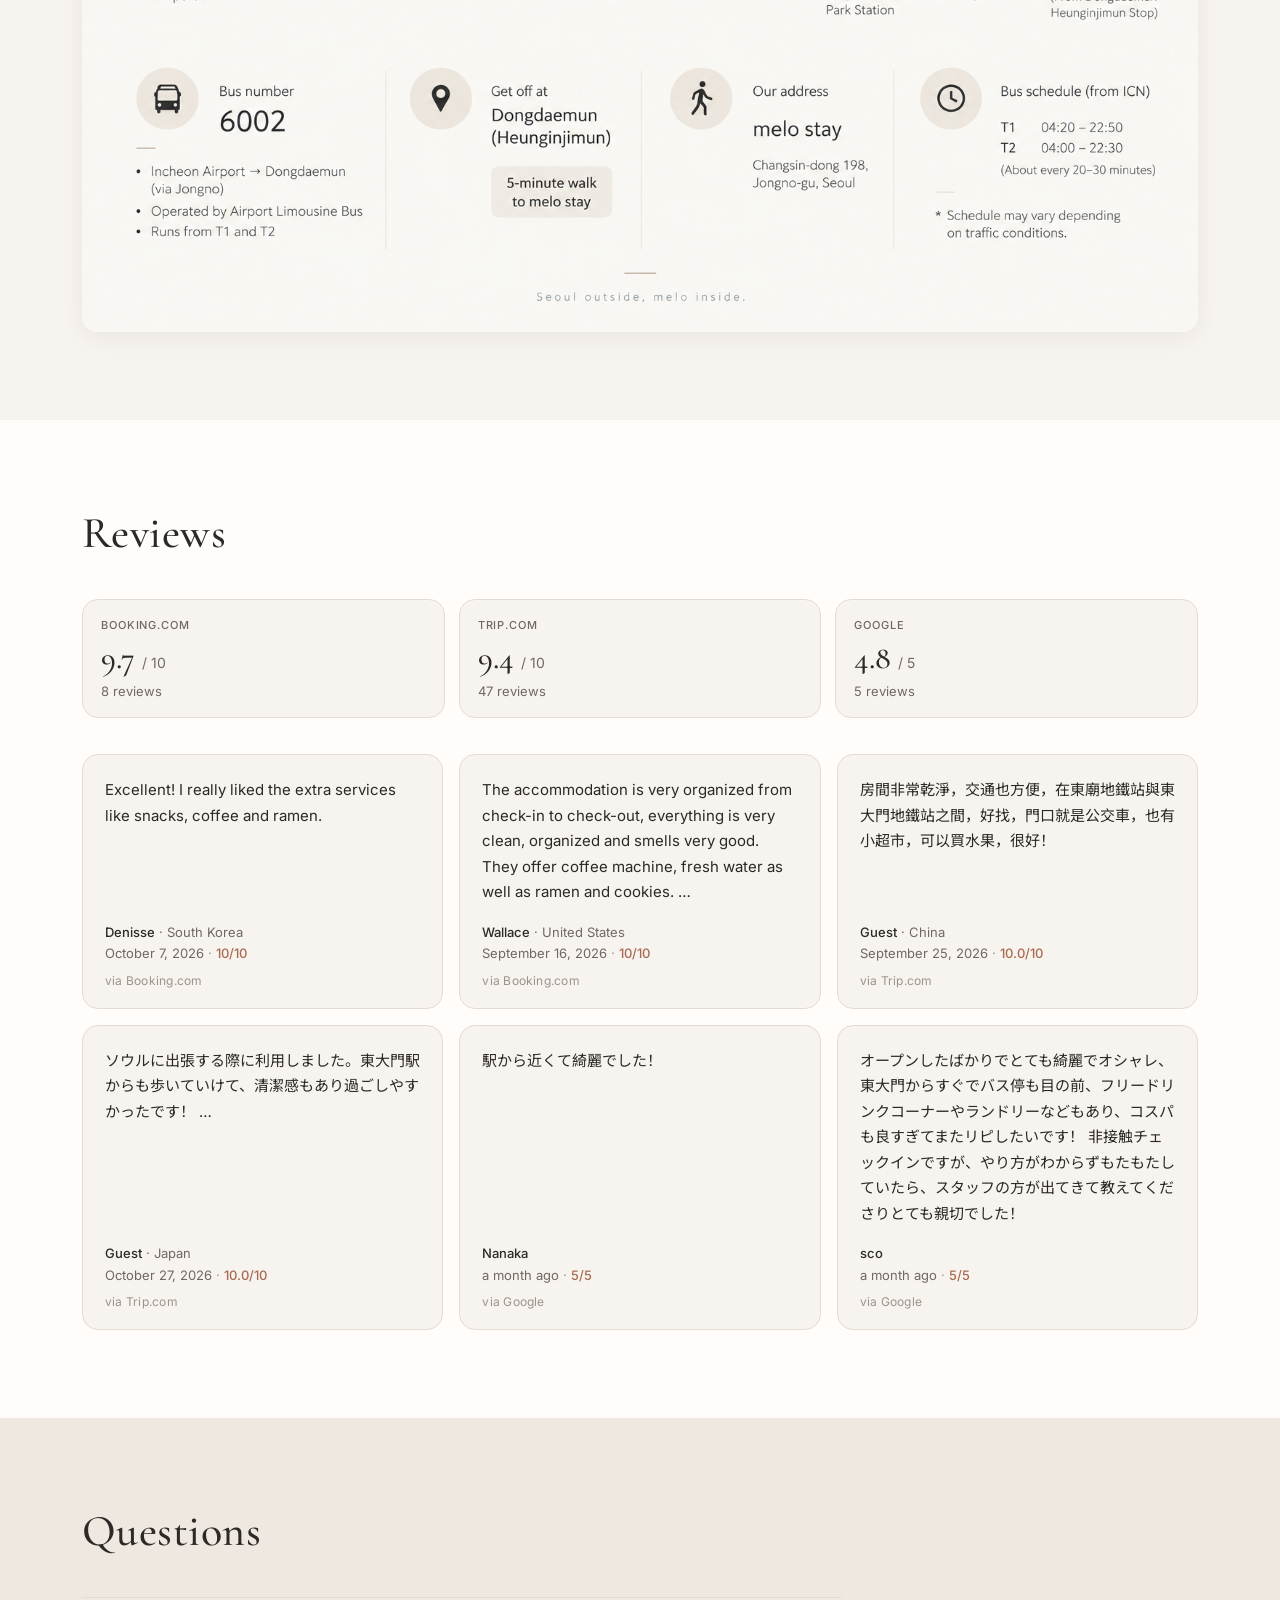
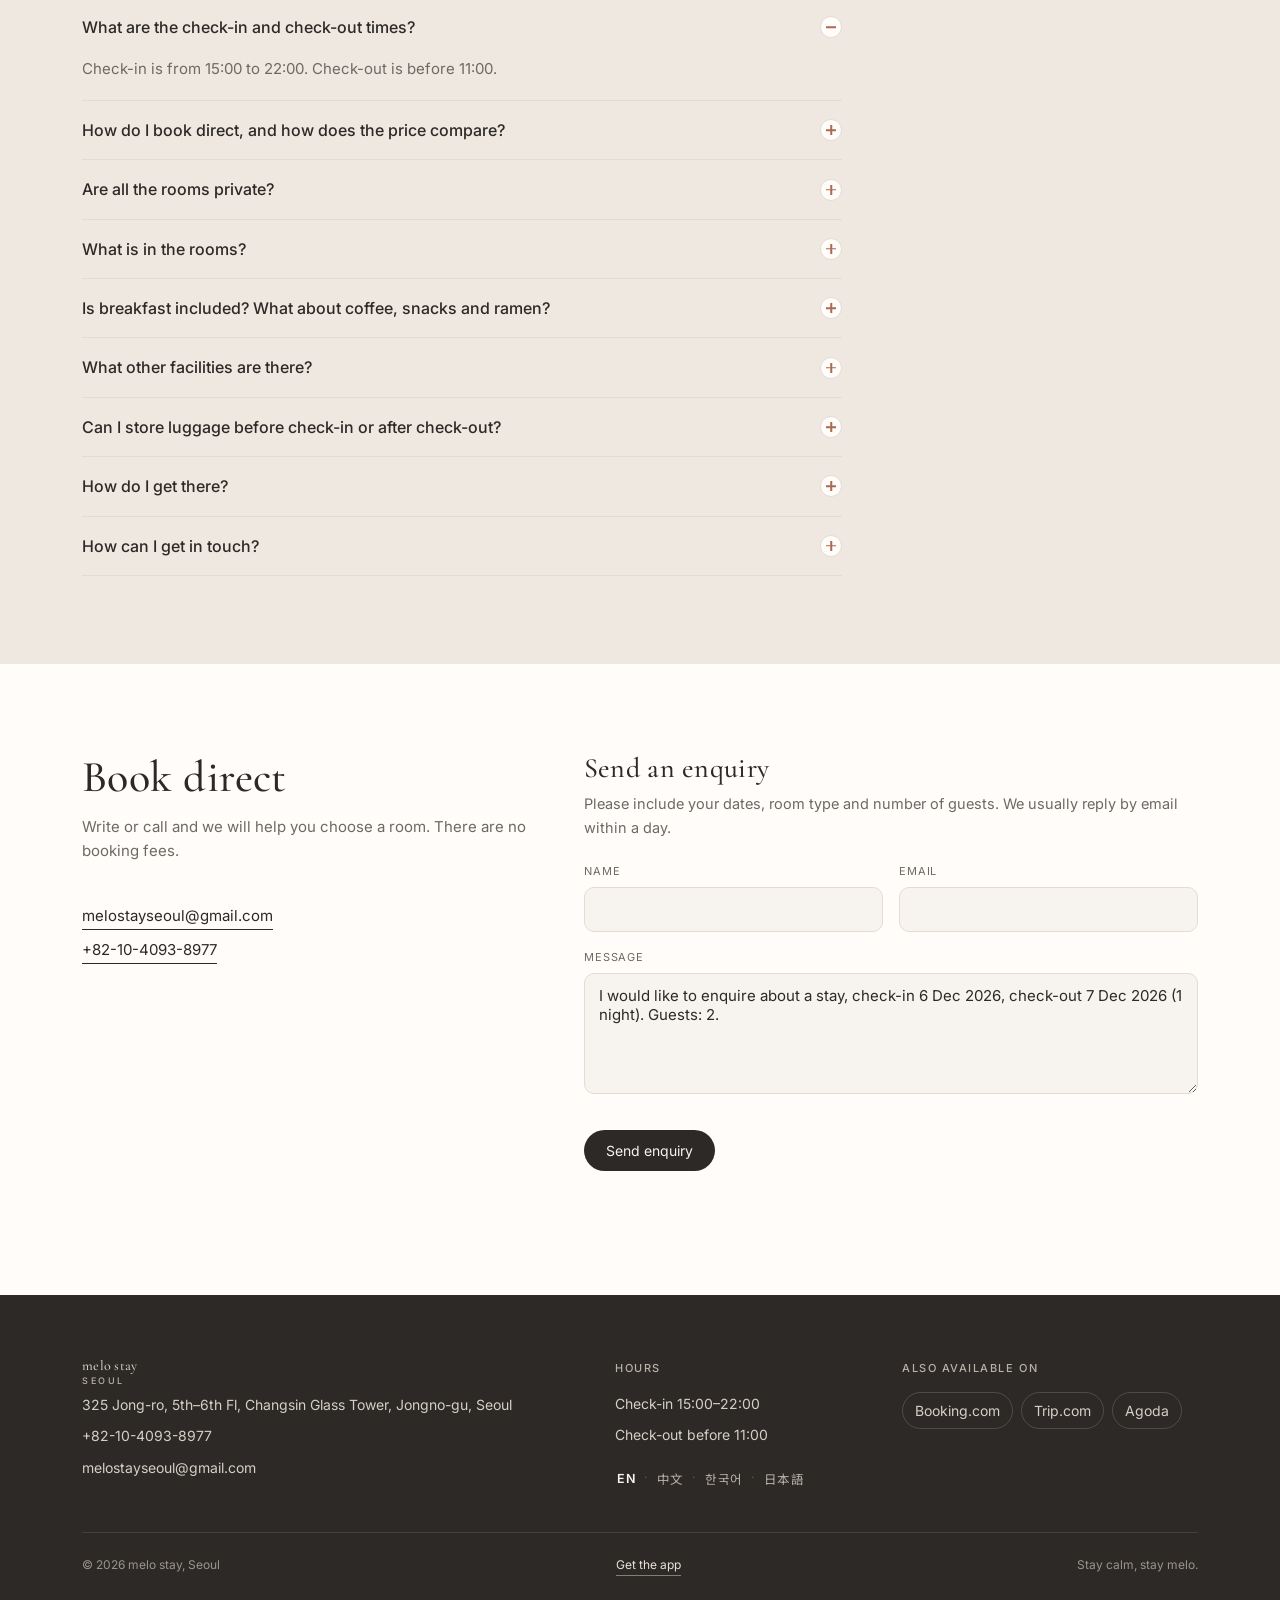
==== commit 004903dc: "Add the melo stay guest and owner app Host a mobile PWA at /app/ that reads the existing prices.json" ====
--- a/index.html
+++ b/index.html
@@ -506,8 +506,6 @@
     display:flex;justify-content:space-between;flex-wrap:wrap;gap:12px;
     font-size:12px;color:#9A948C;
   }
-  .footer-bottom a{color:#D5CFC6;border-bottom:1px solid rgba(213,207,198,0.45);}
-  .footer-bottom a:hover{color:#fff;}
 
   /* ---------- Lightbox + zoom ---------- */
   .zoomable{cursor:zoom-in;position:relative;}
@@ -1384,7 +1382,7 @@
     </div>
     <div class="footer-bottom">
       <span data-i18n="footer_copy">© 2026 melo stay, Seoul</span>
-      <a href="/app/">Get the app</a>
+      <a href="/app/" style="color:#E8E2DA;border-bottom:1px solid rgba(232,226,218,0.45);padding-bottom:1px;">Get the app</a>
       <span data-i18n="hero_tagline">Stay calm, stay melo.</span>
     </div>
   </div>
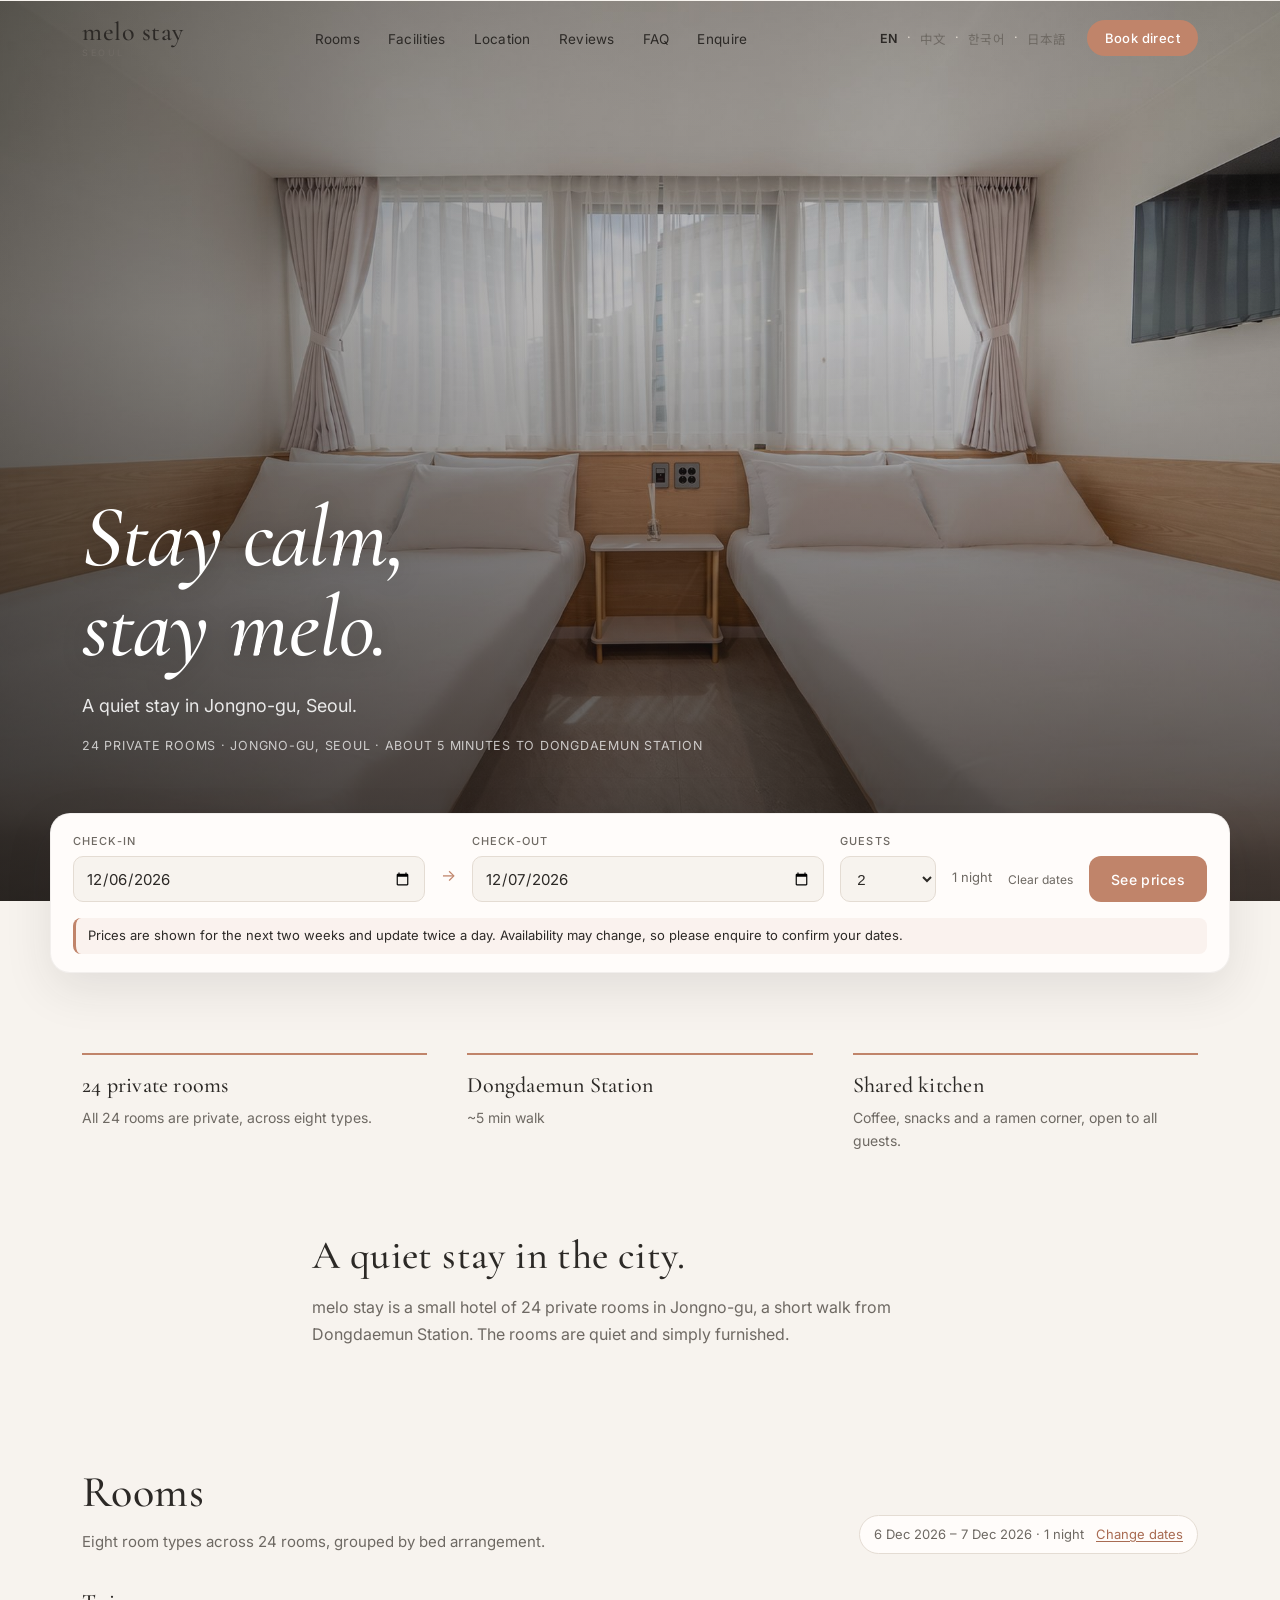
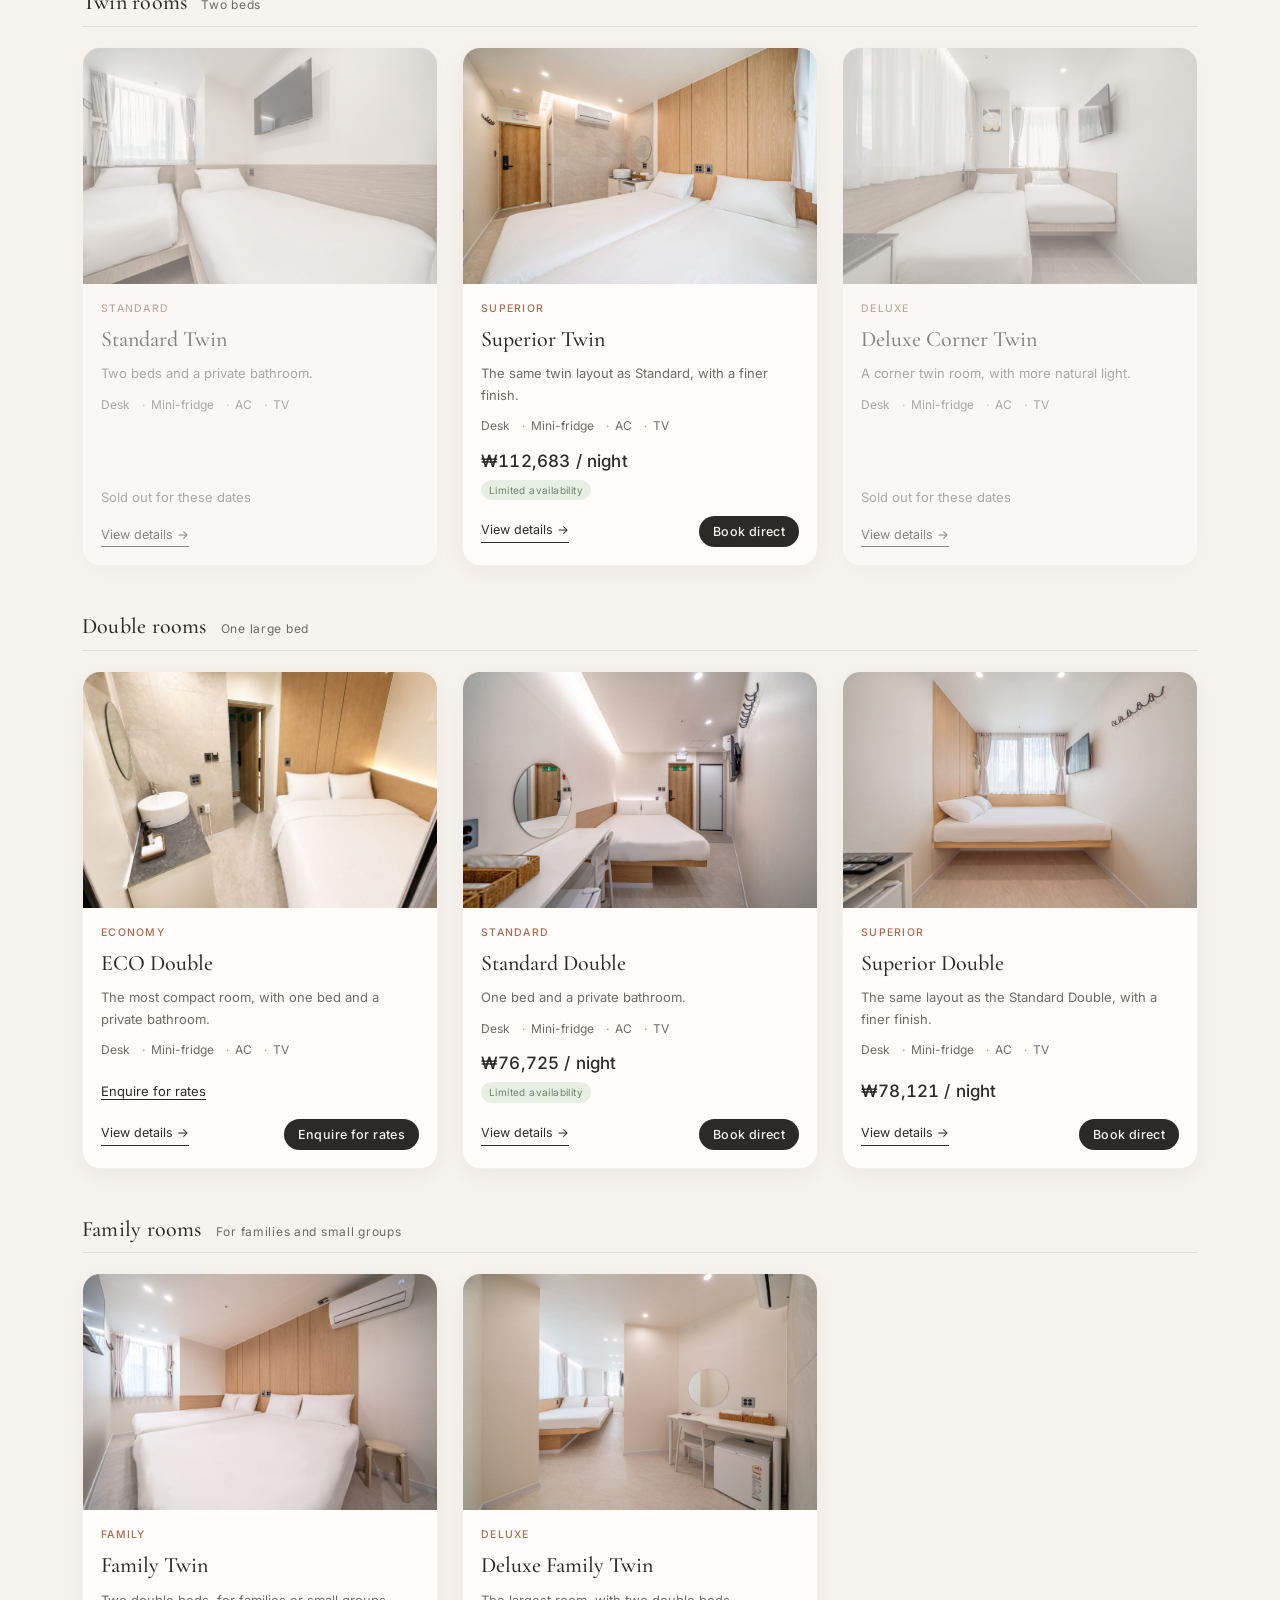
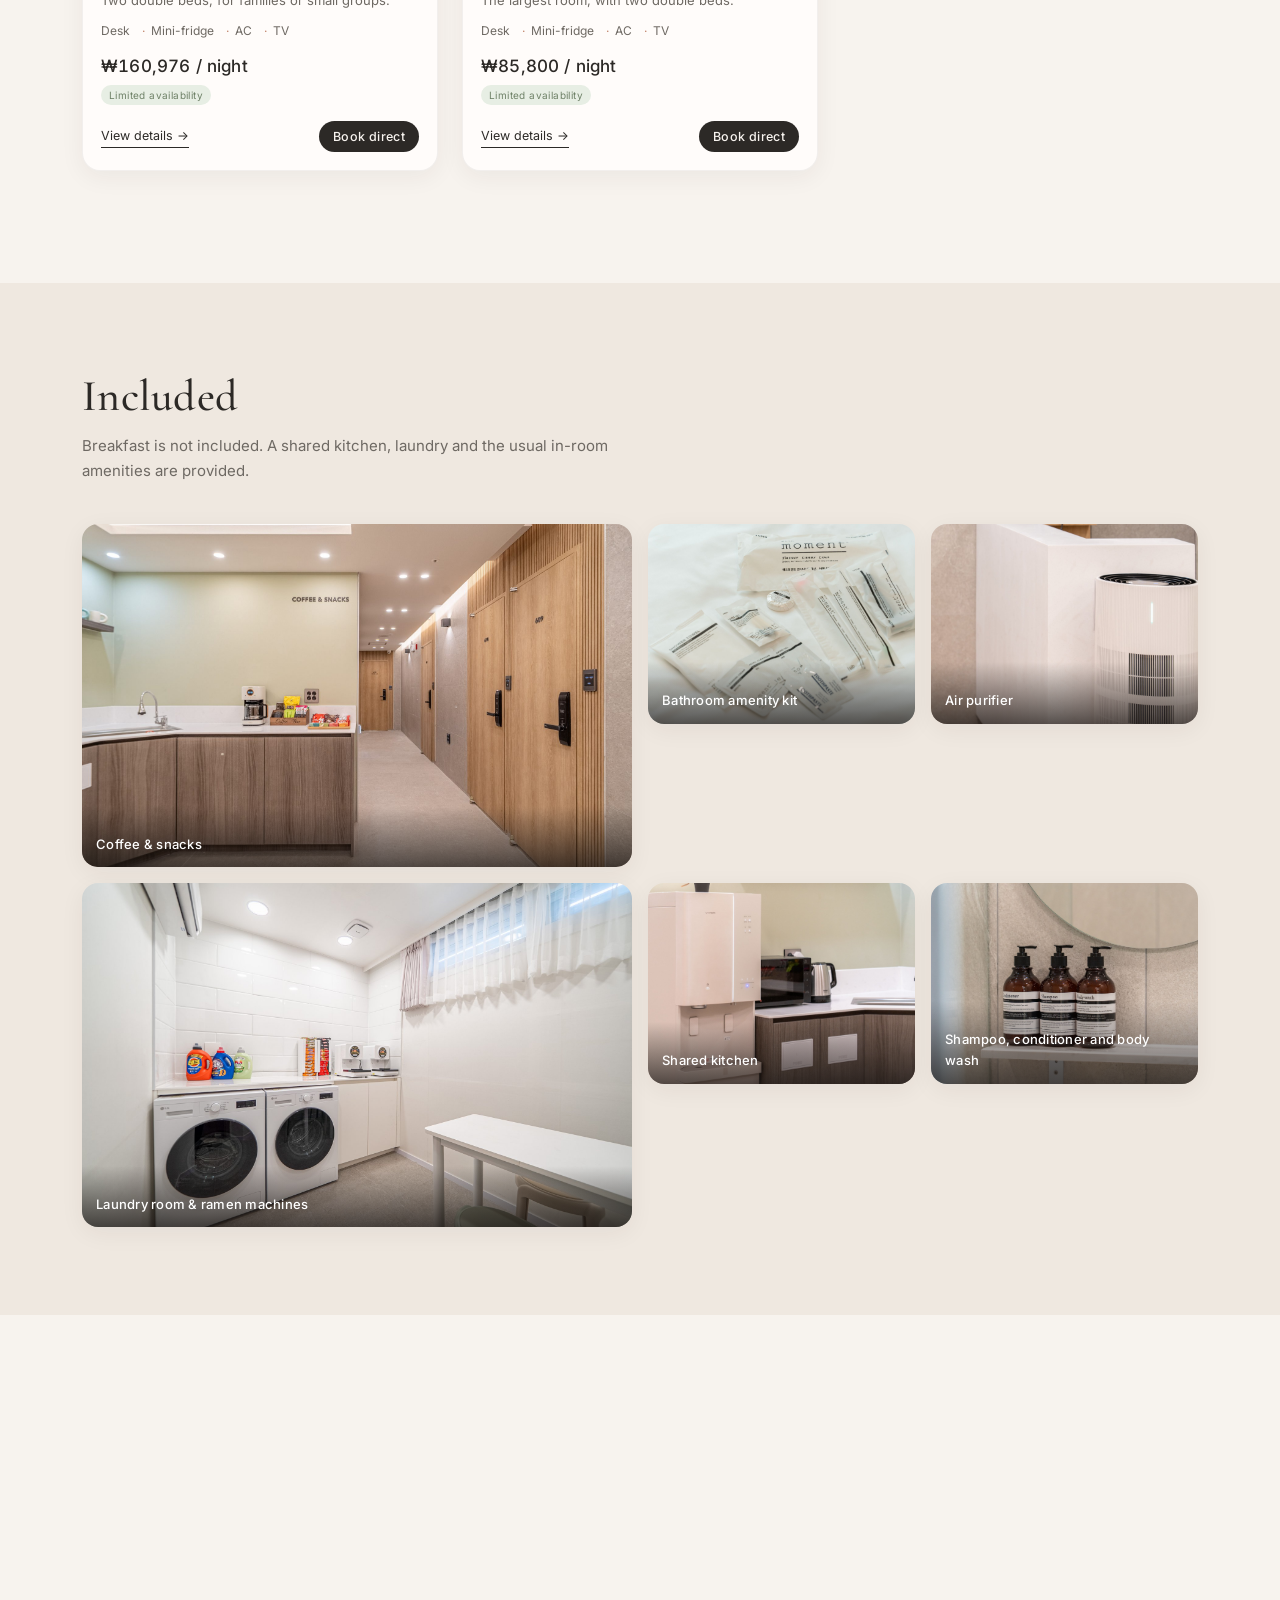
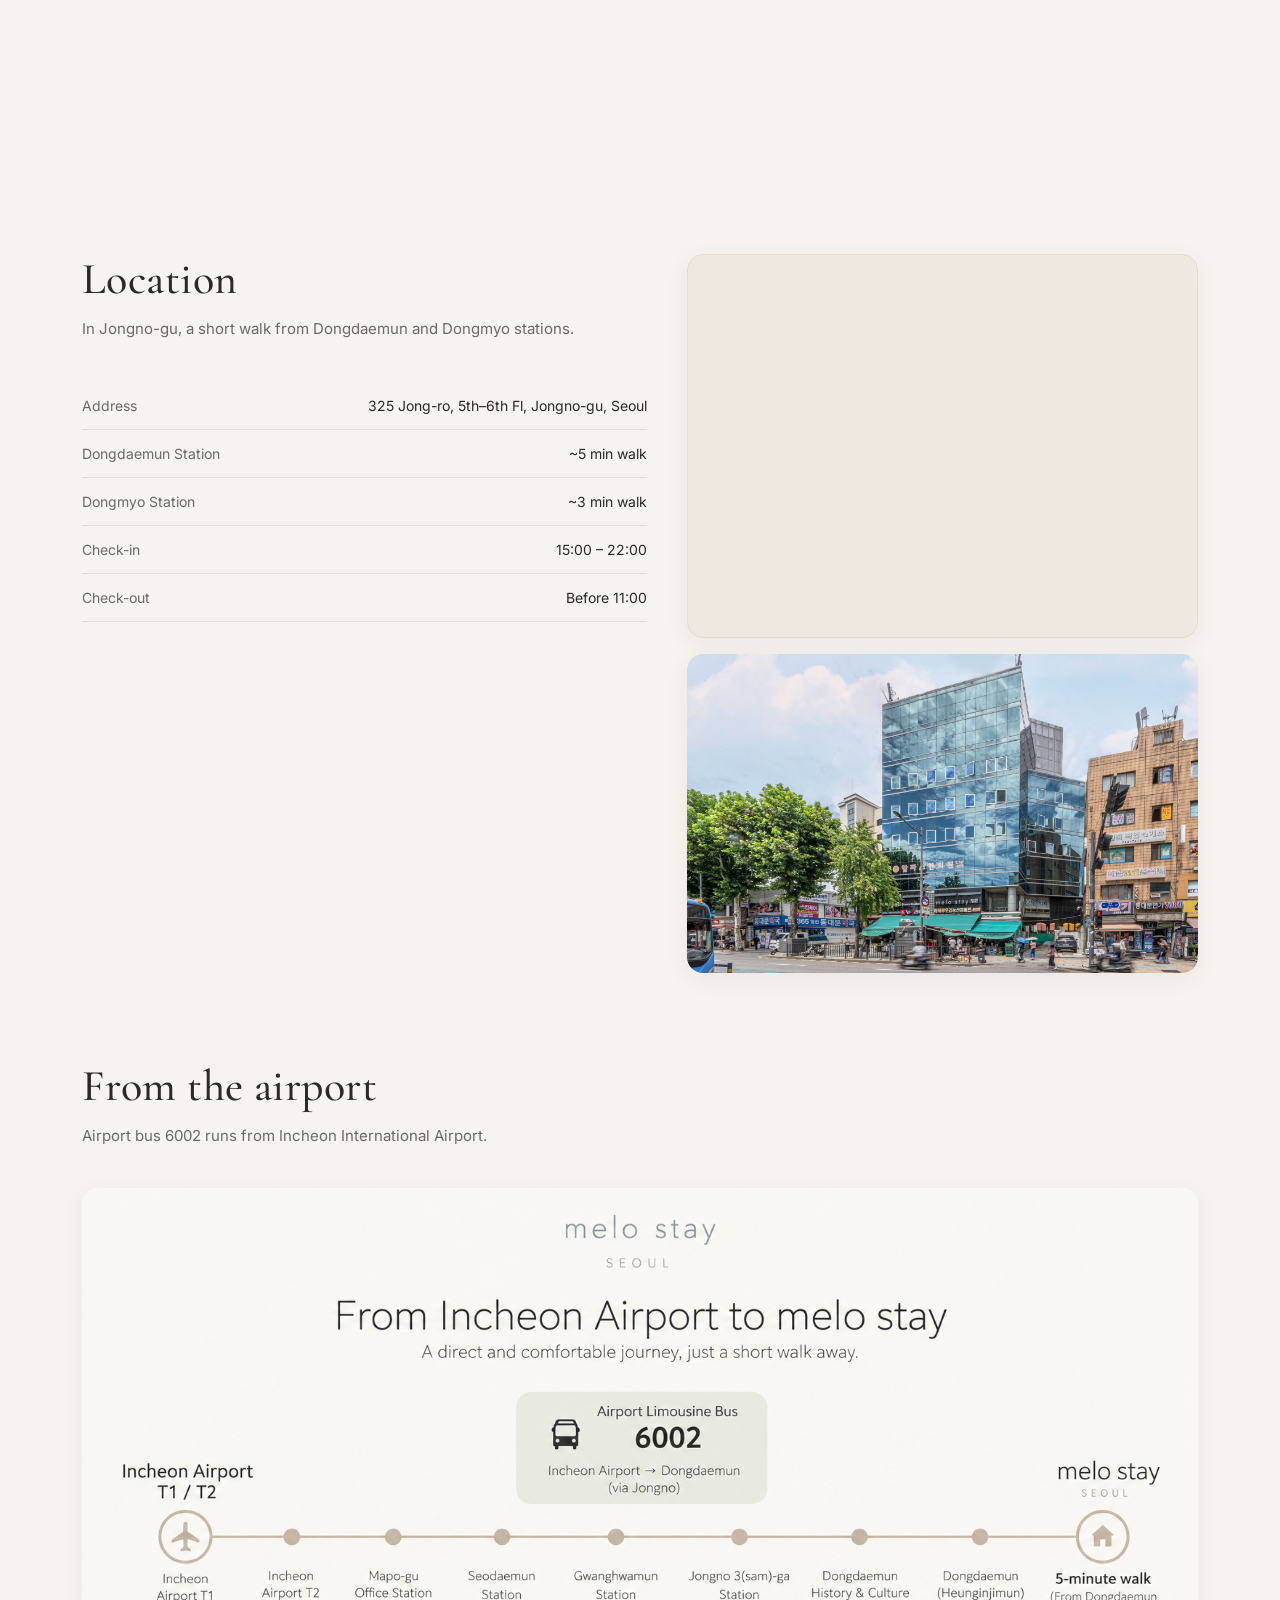
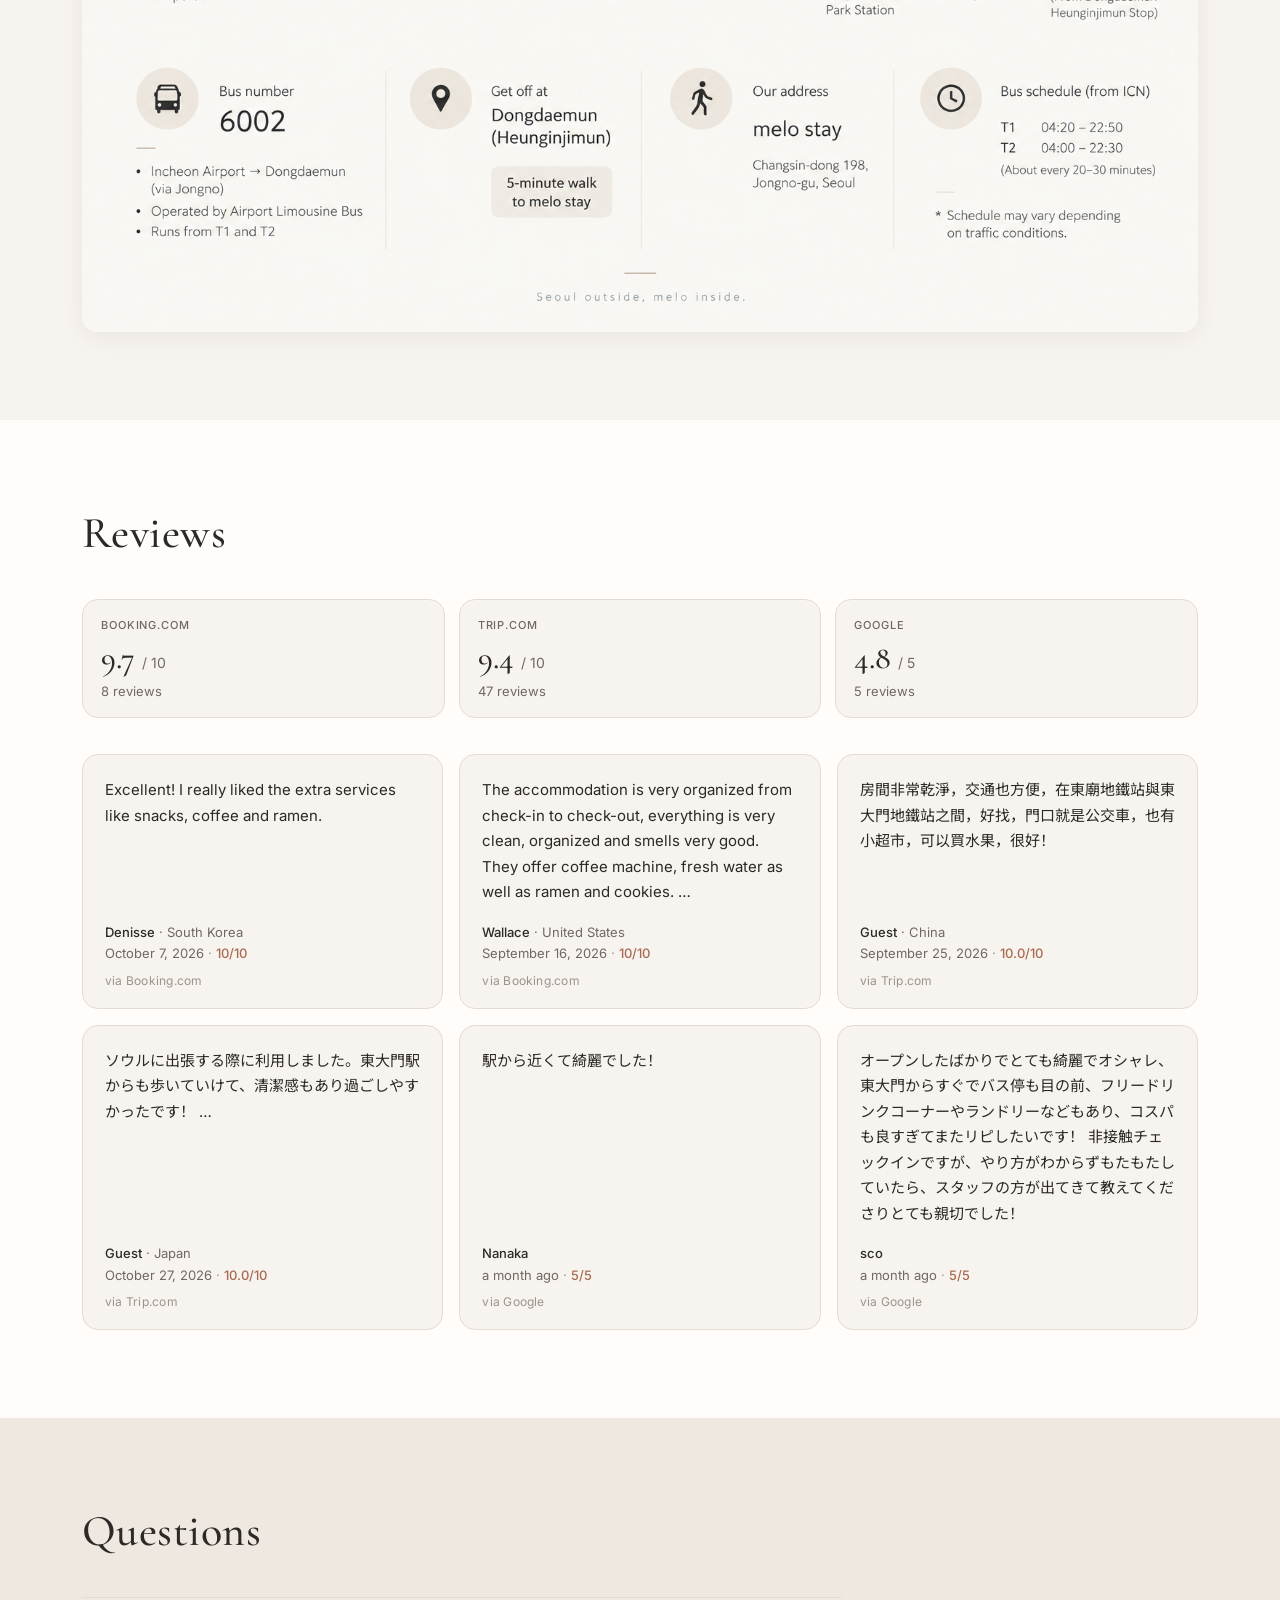
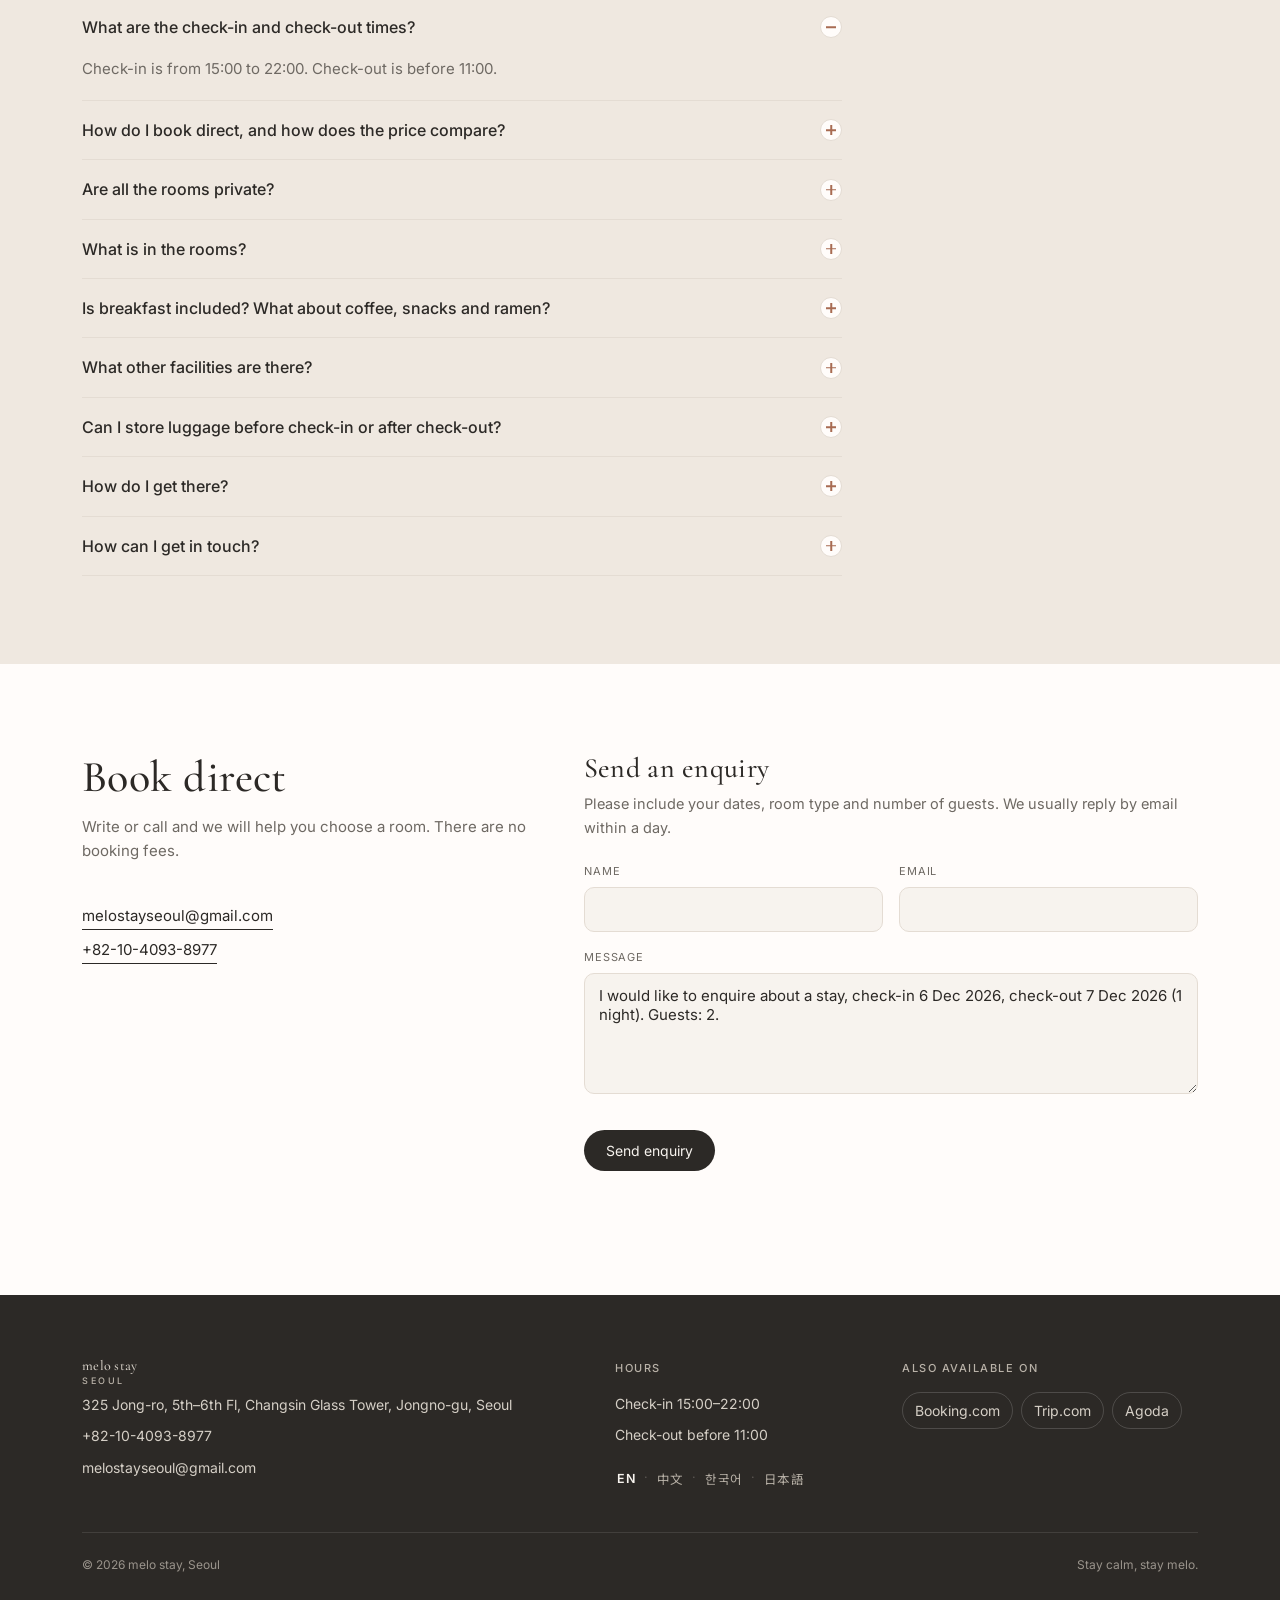
==== commit 0da74da8: "Remove public 'Get the app' link; app stays private for testing" ====
--- a/index.html
+++ b/index.html
@@ -1382,7 +1382,6 @@
     </div>
     <div class="footer-bottom">
       <span data-i18n="footer_copy">© 2026 melo stay, Seoul</span>
-      <a href="/app/" style="color:#E8E2DA;border-bottom:1px solid rgba(232,226,218,0.45);padding-bottom:1px;">Get the app</a>
       <span data-i18n="hero_tagline">Stay calm, stay melo.</span>
     </div>
   </div>
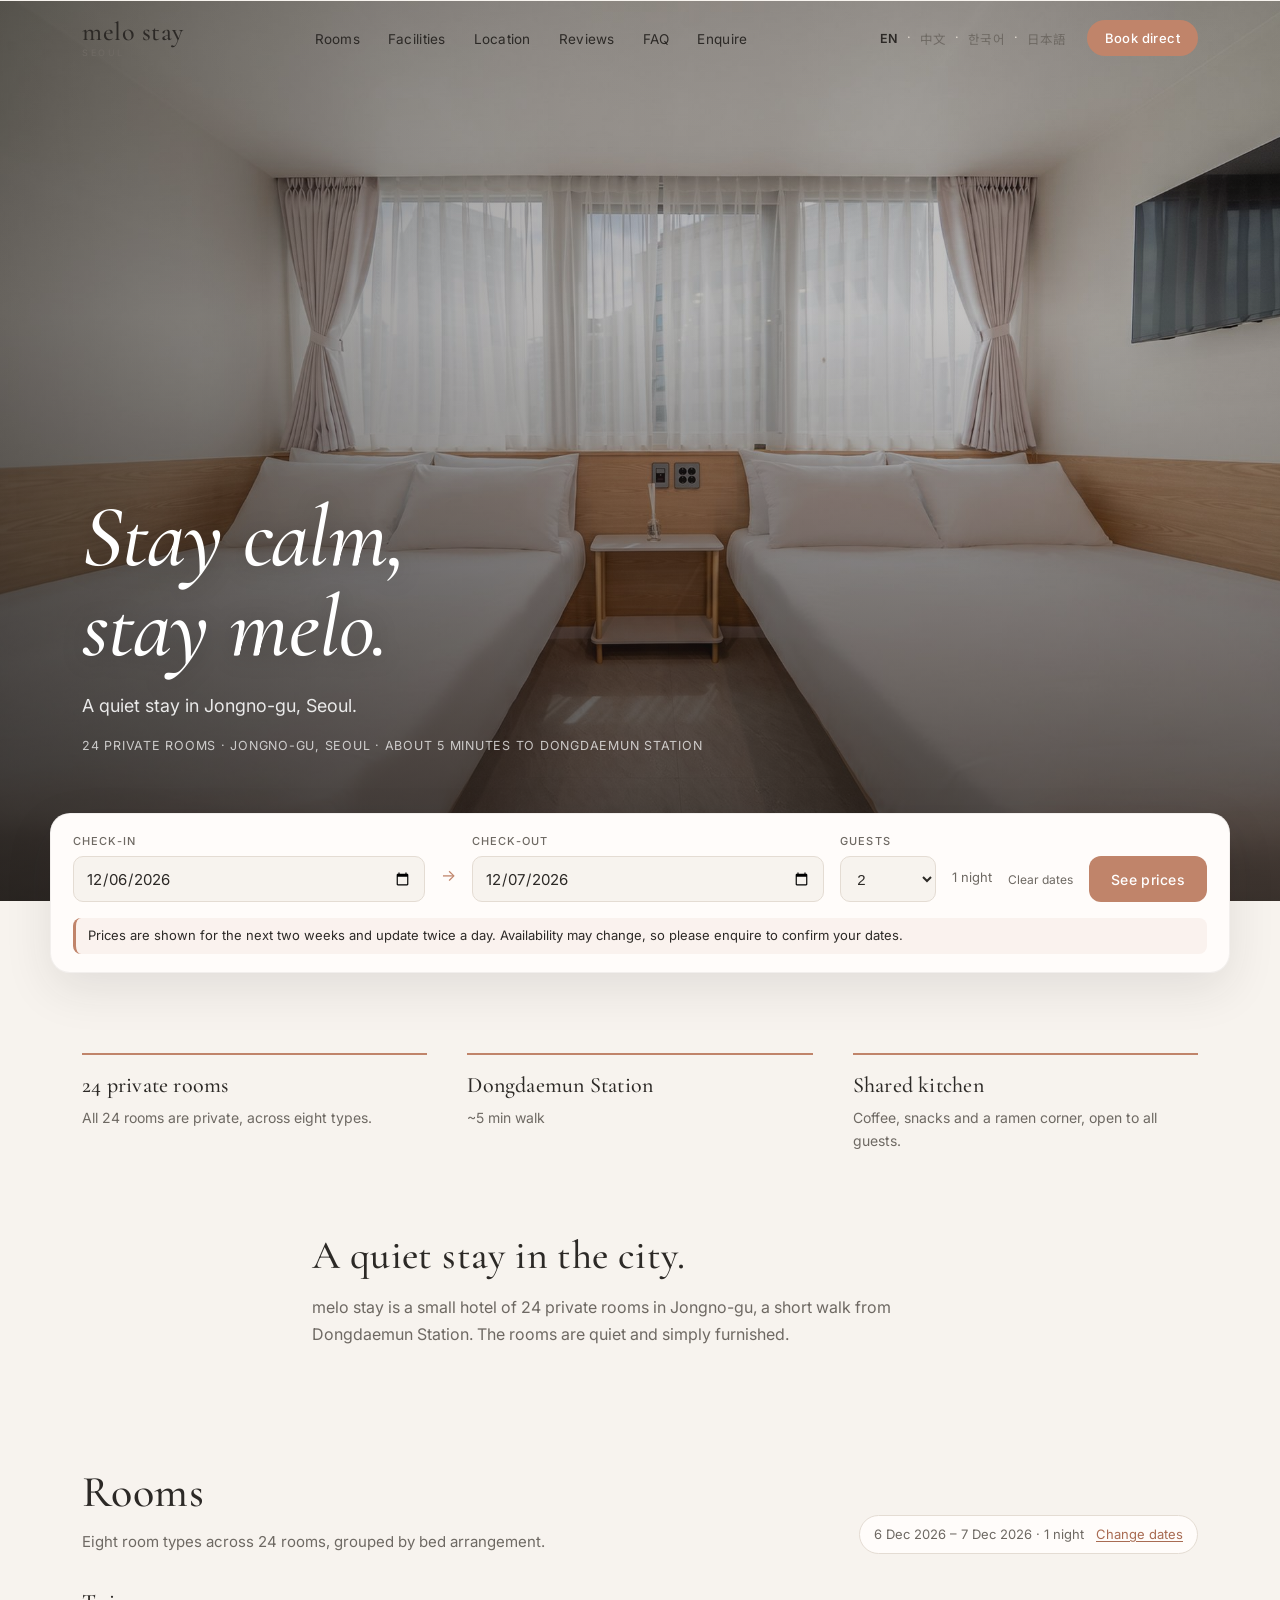
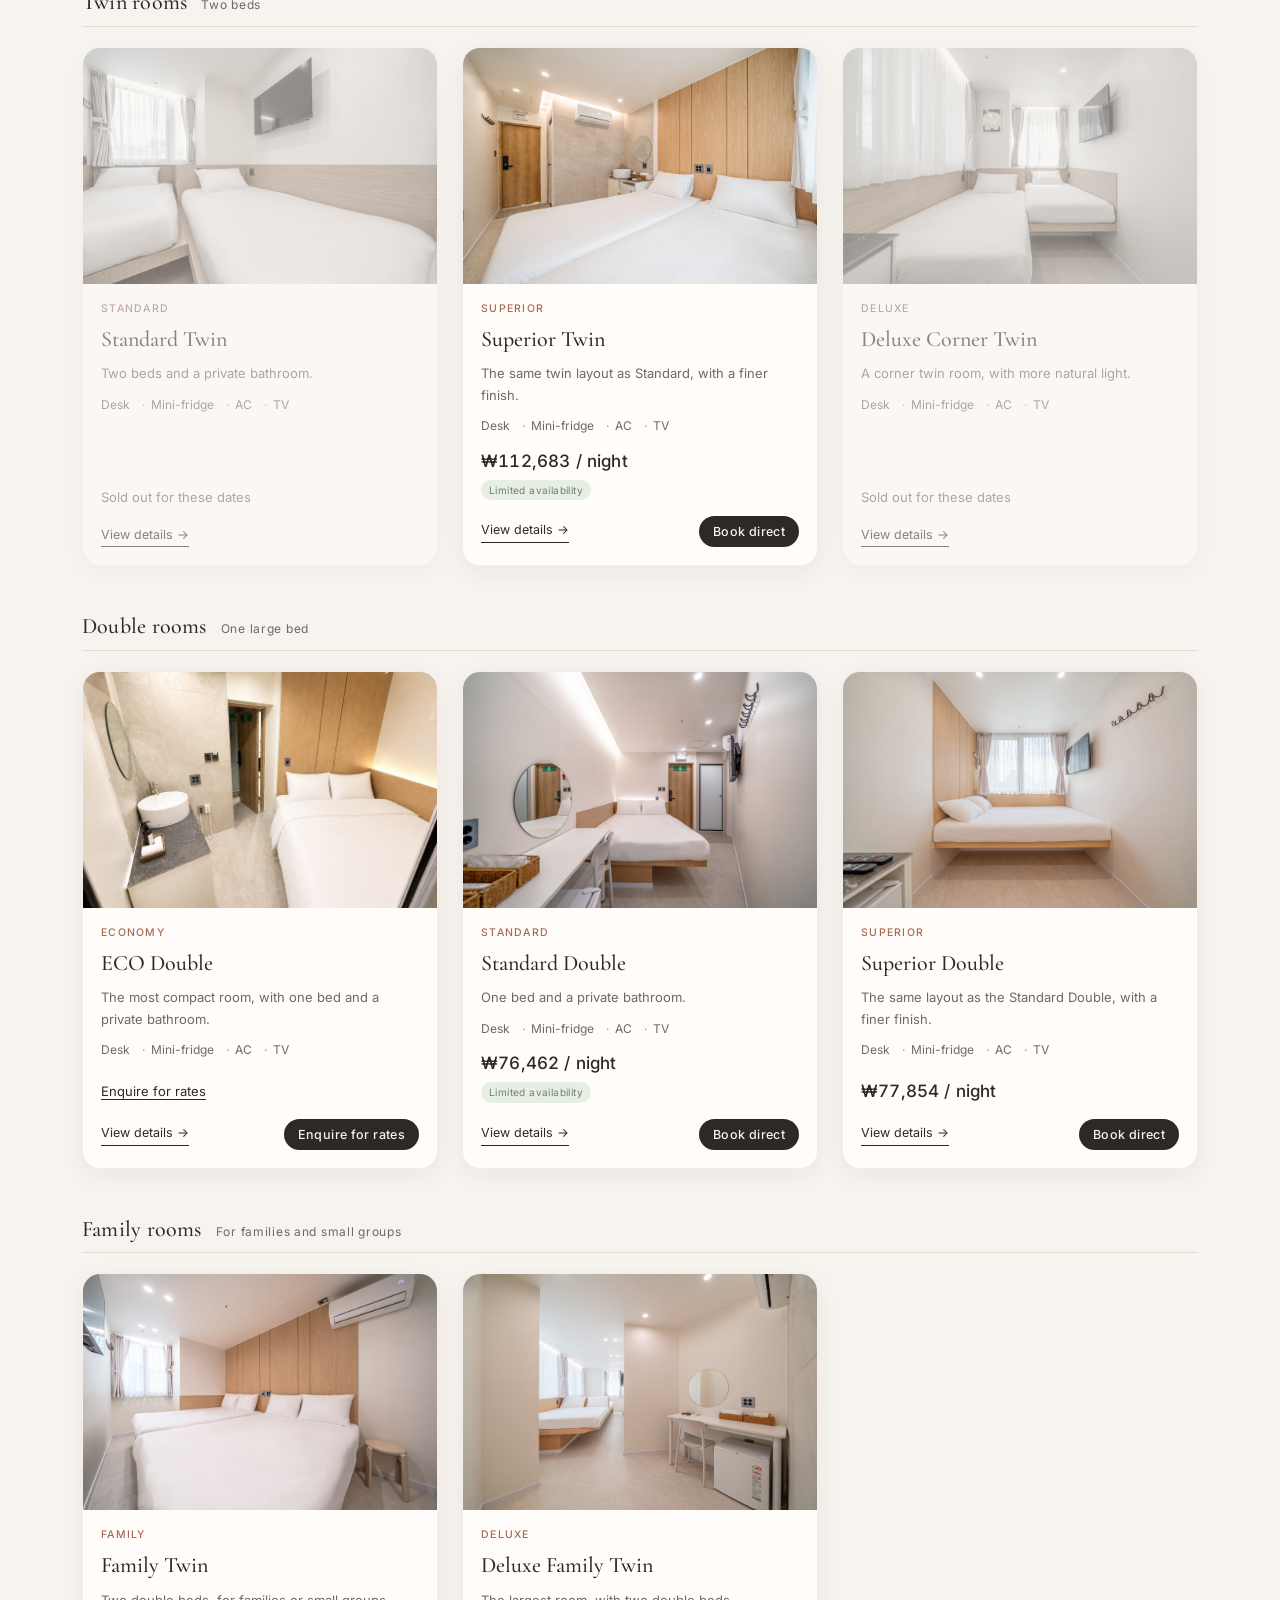
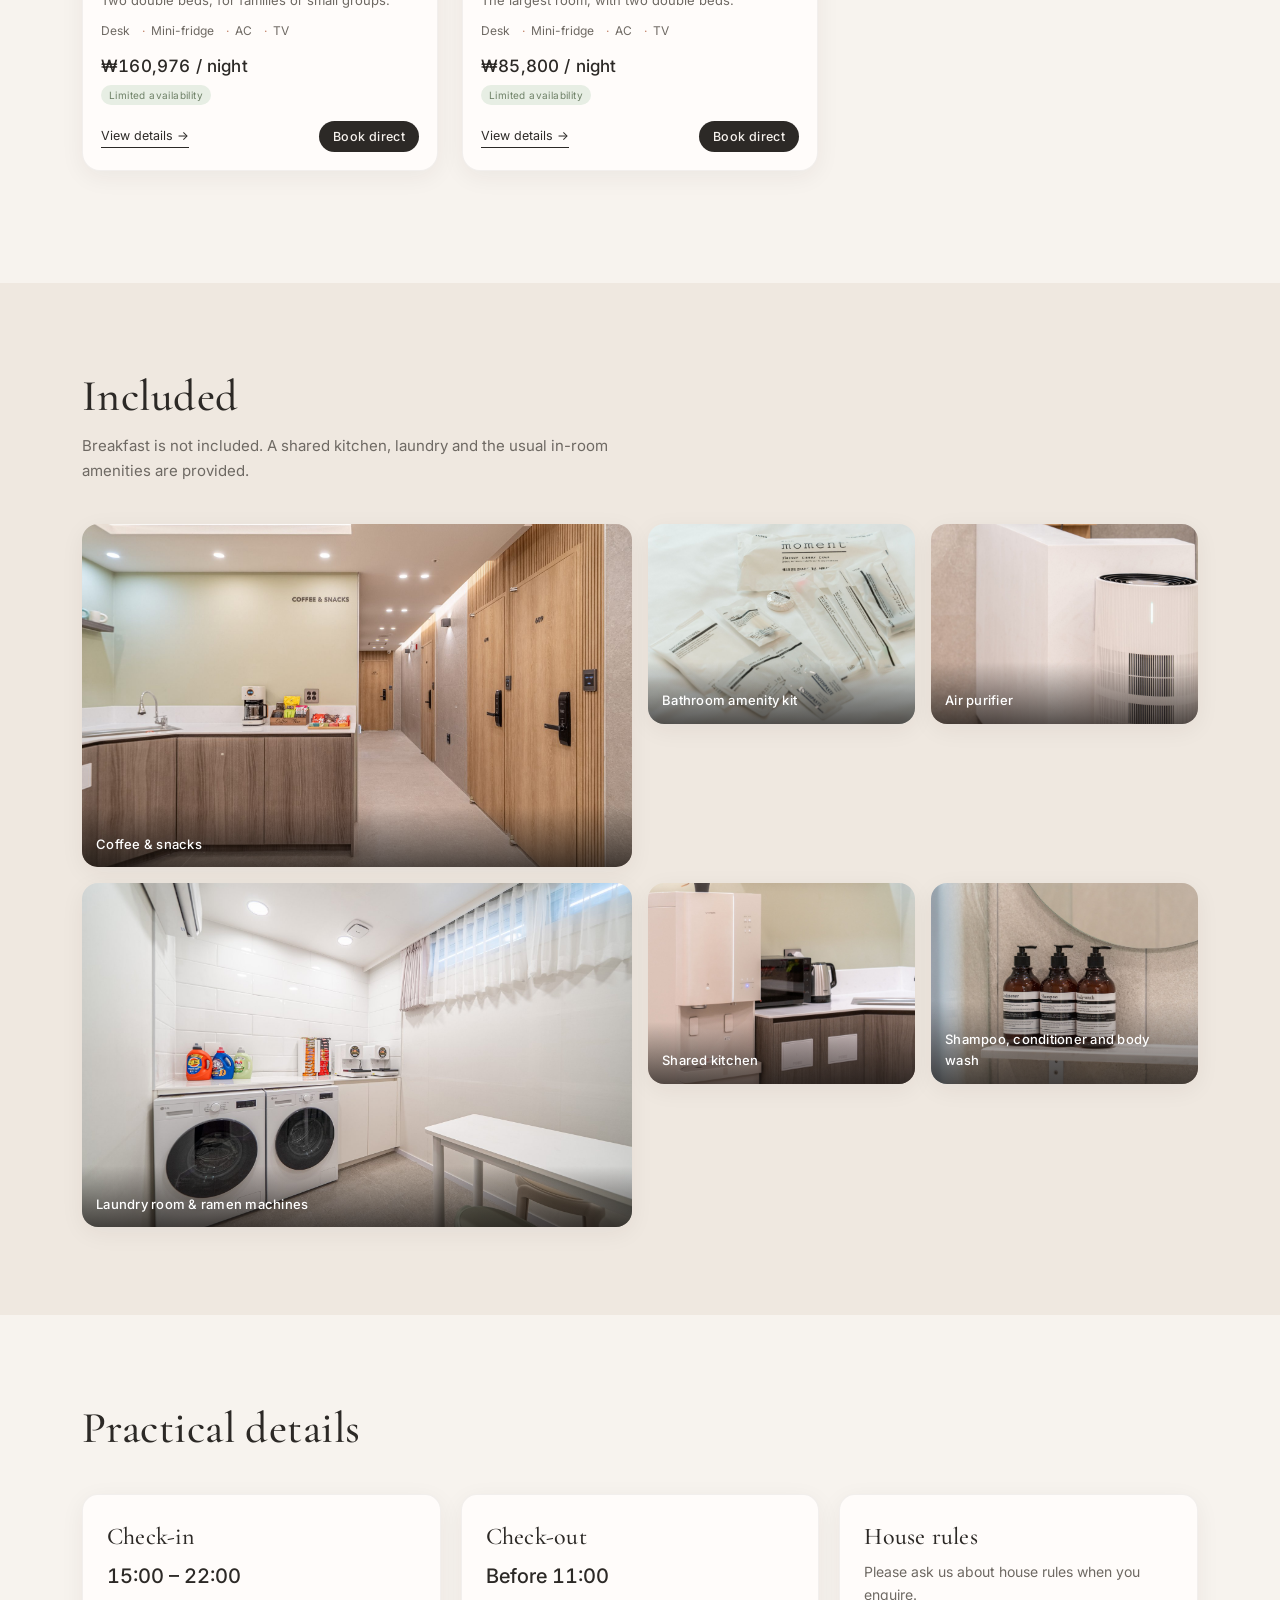
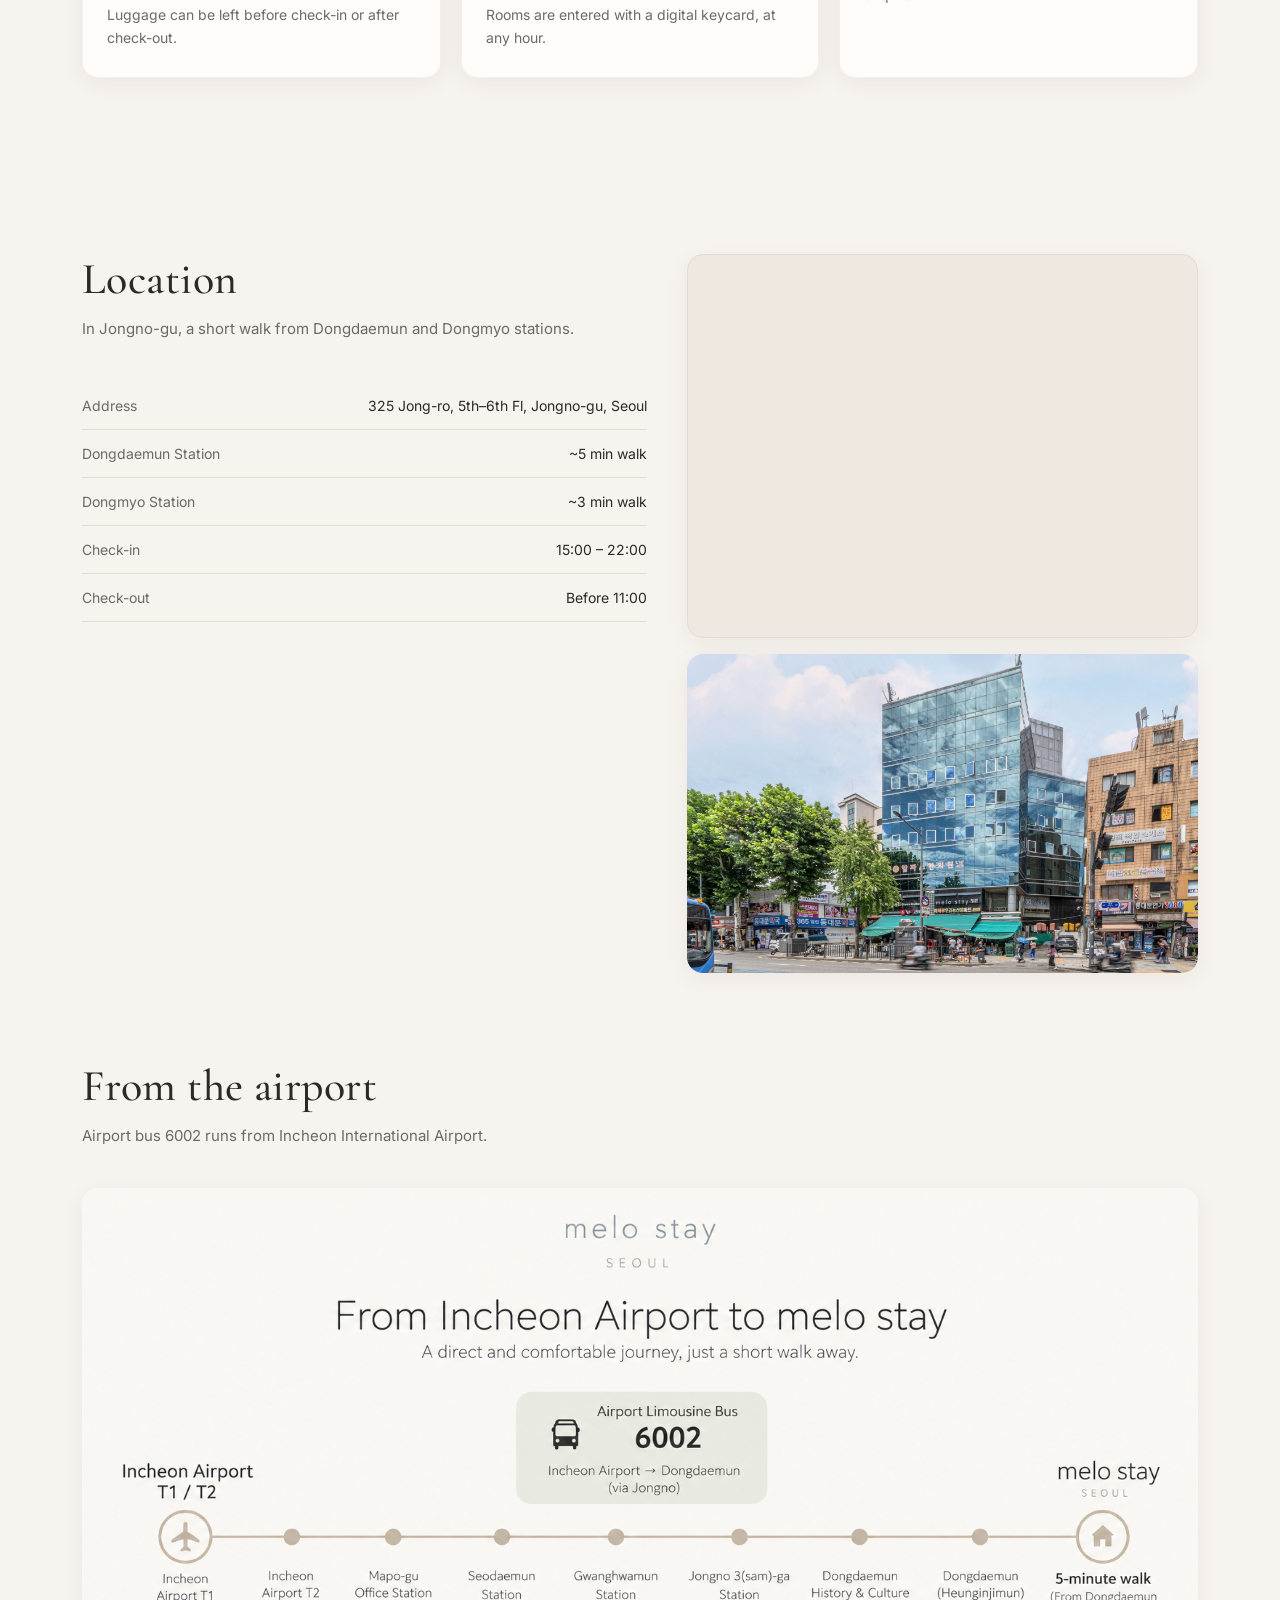
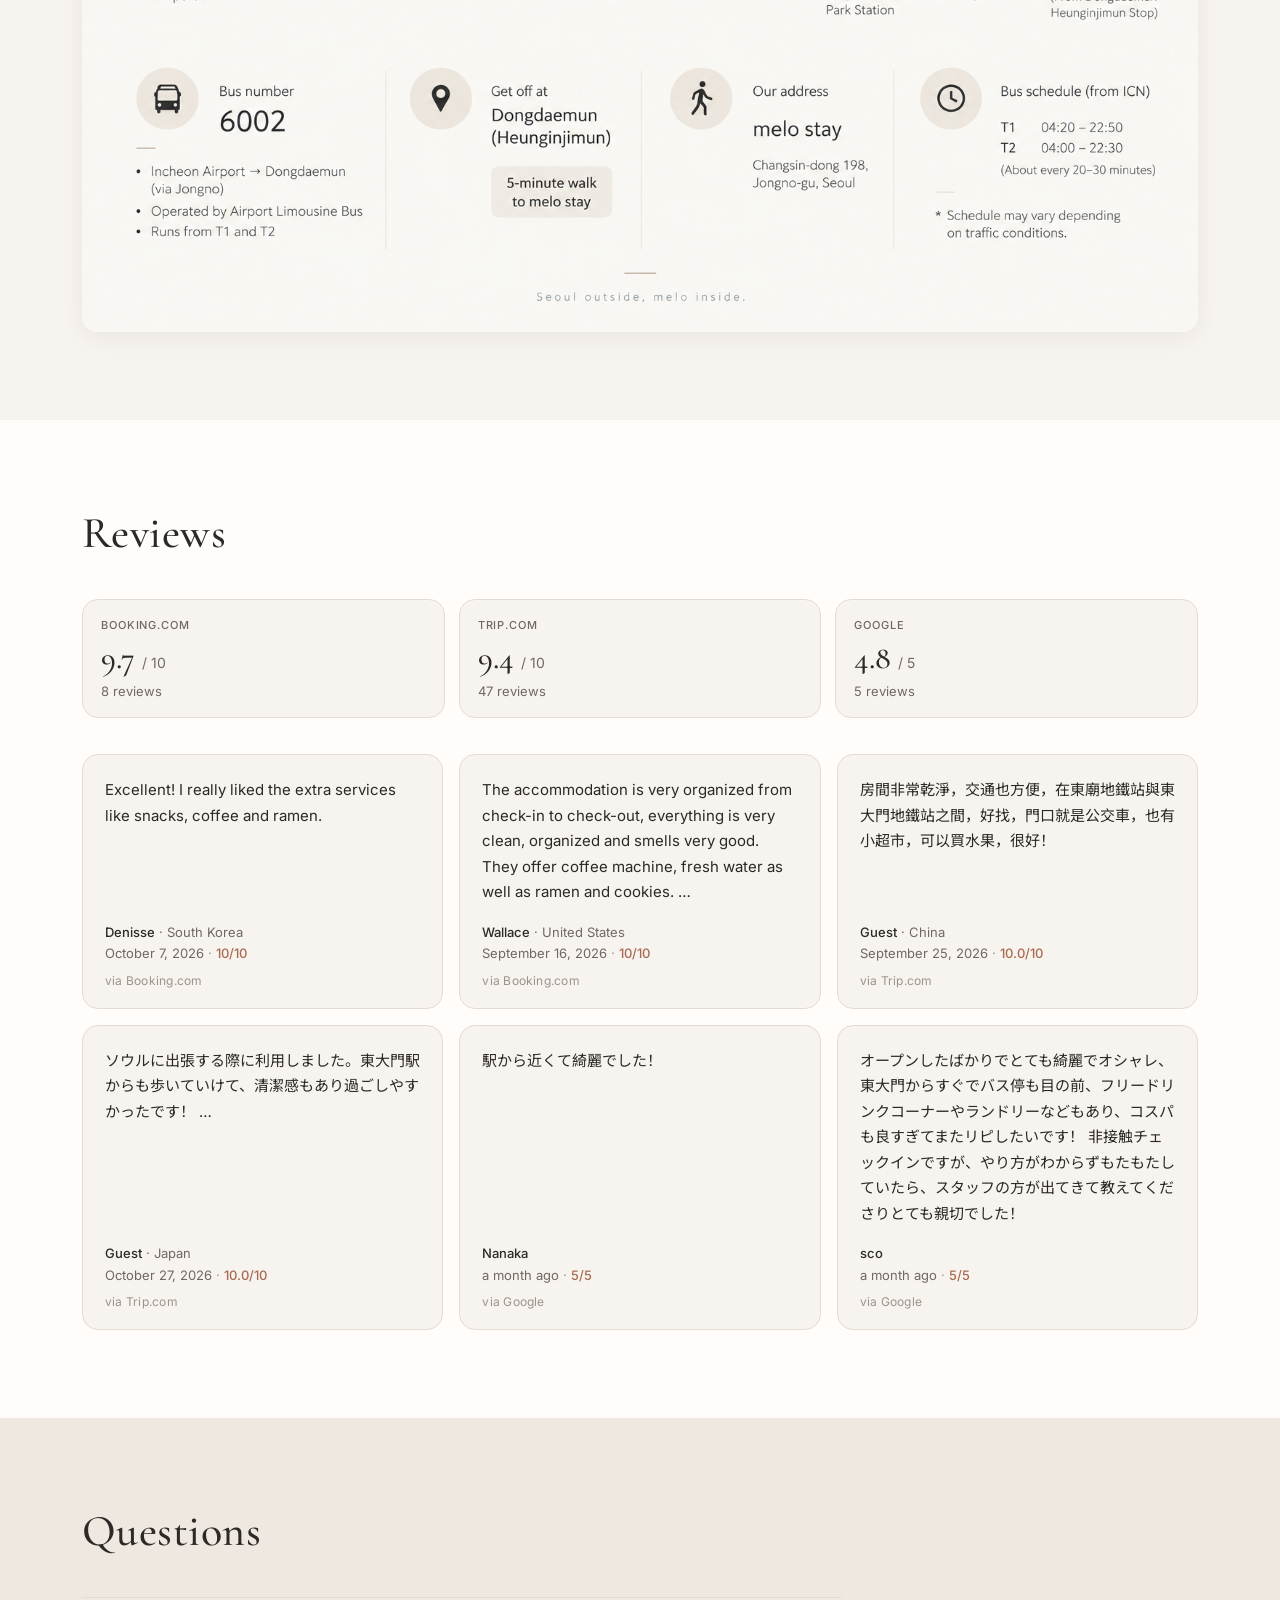
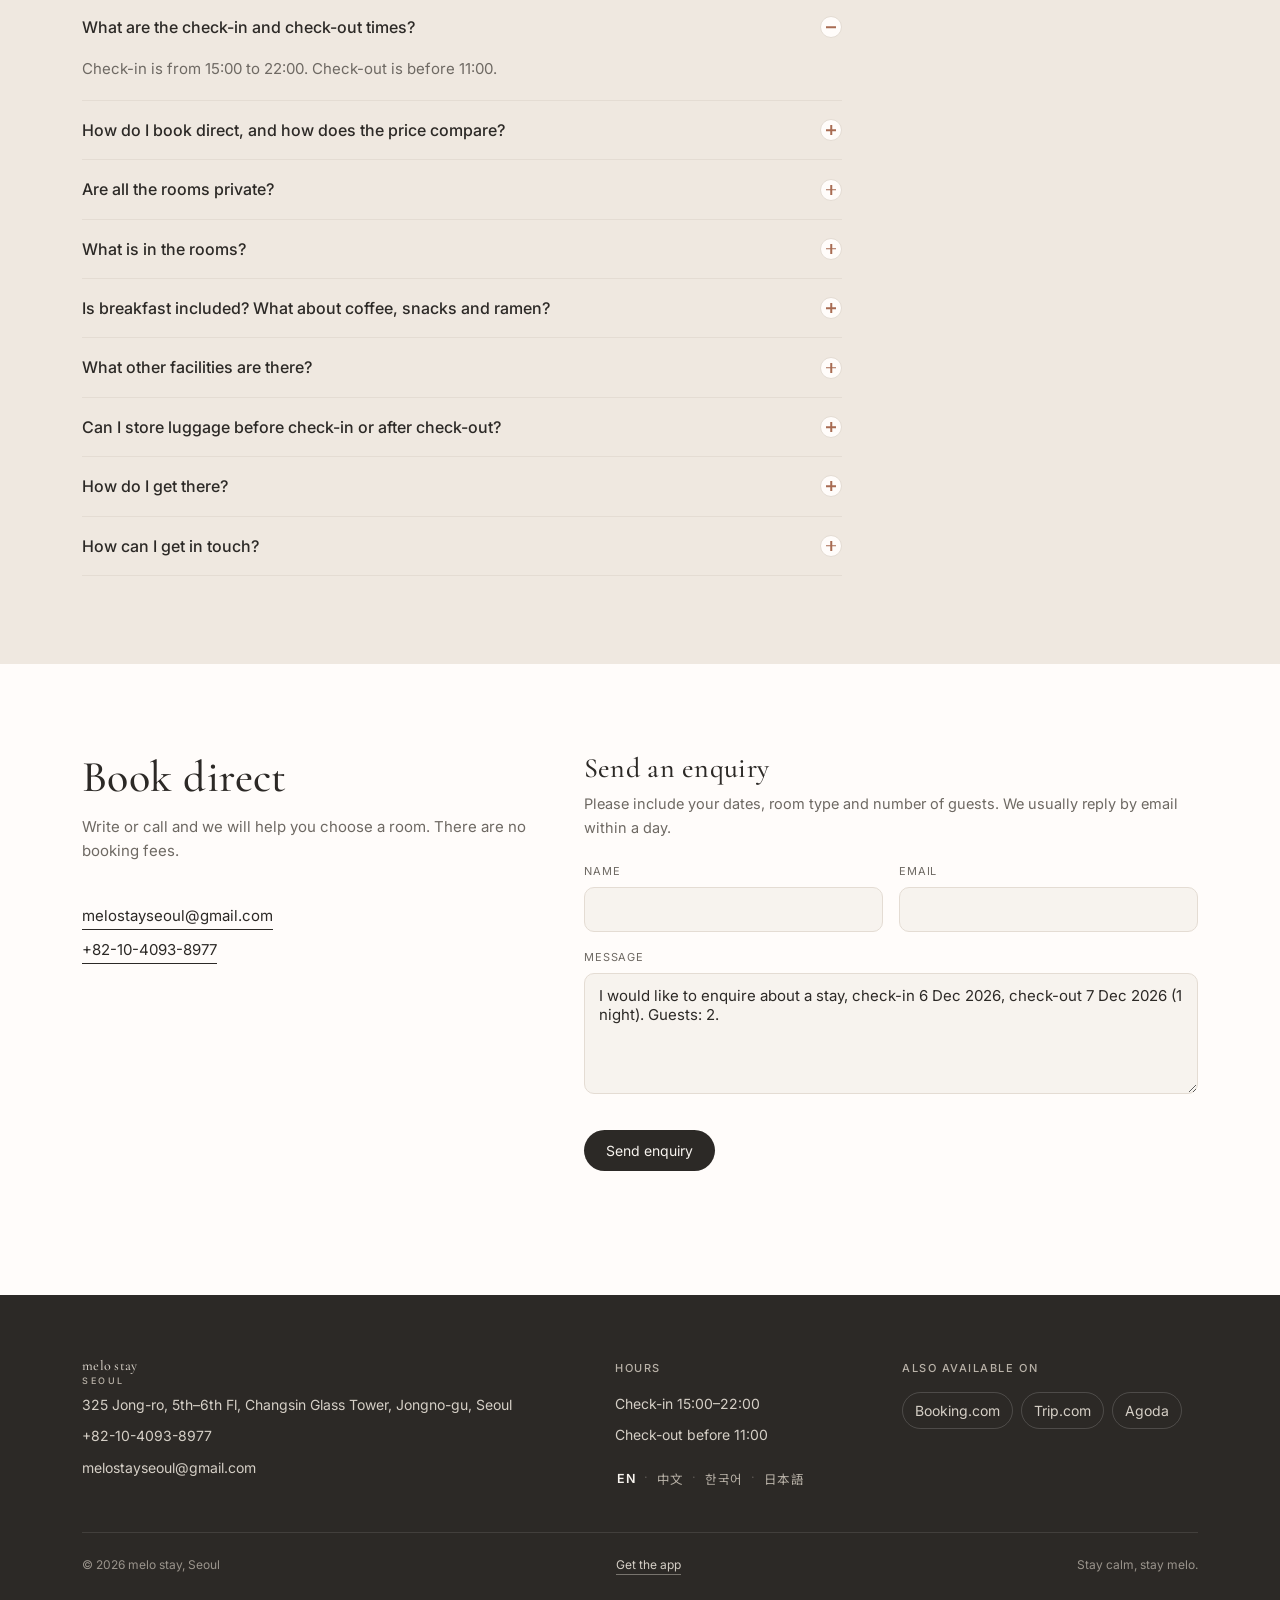
==== commit f3c32833: "Merge e5631ba409cf29e75270894de50e399bd341dfb1 into 117a98f4d57e940ae78ed034aa087015daaad5b1" ====
--- a/index.html
+++ b/index.html
@@ -506,6 +506,8 @@
     display:flex;justify-content:space-between;flex-wrap:wrap;gap:12px;
     font-size:12px;color:#9A948C;
   }
+  .footer-bottom a{color:#D5CFC6;border-bottom:1px solid rgba(213,207,198,0.45);}
+  .footer-bottom a:hover{color:#fff;}
 
   /* ---------- Lightbox + zoom ---------- */
   .zoomable{cursor:zoom-in;position:relative;}
@@ -1382,6 +1384,7 @@
     </div>
     <div class="footer-bottom">
       <span data-i18n="footer_copy">© 2026 melo stay, Seoul</span>
+      <a href="/app/">Get the app</a>
       <span data-i18n="hero_tagline">Stay calm, stay melo.</span>
     </div>
   </div>
